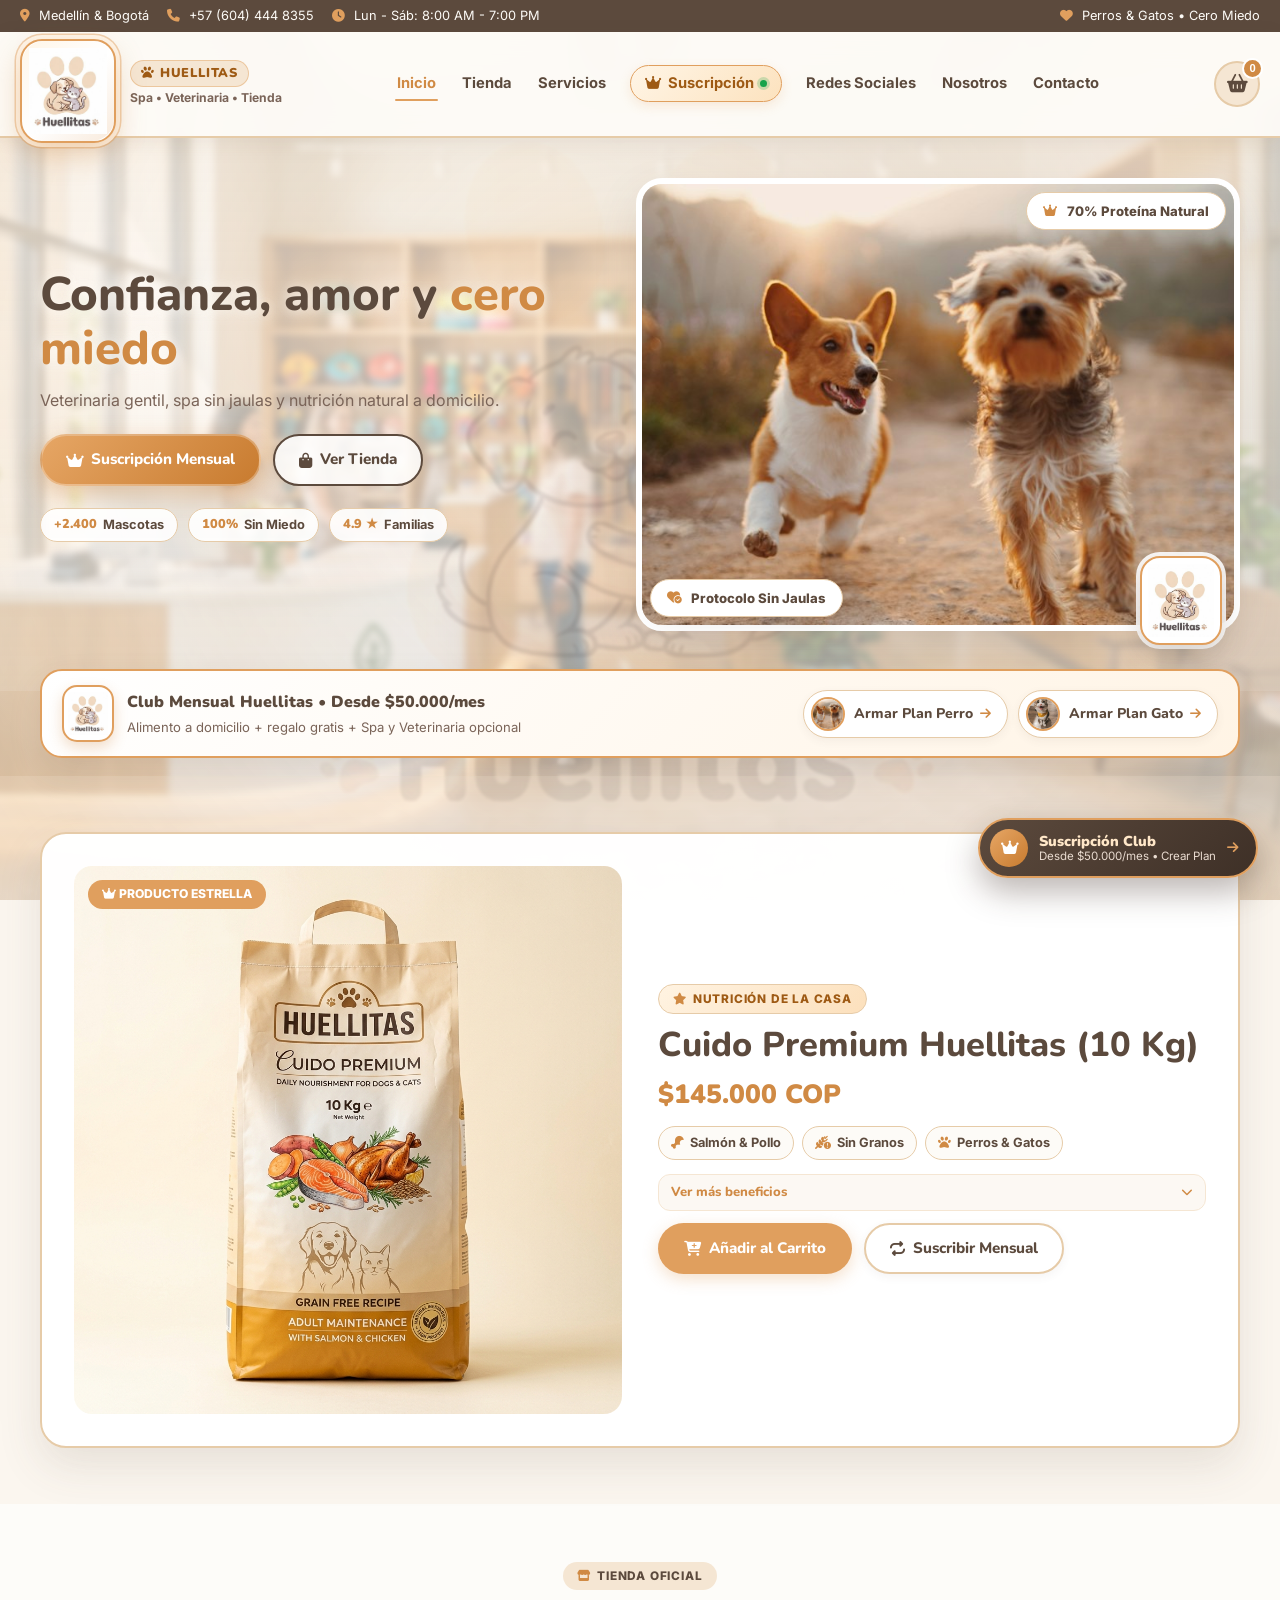
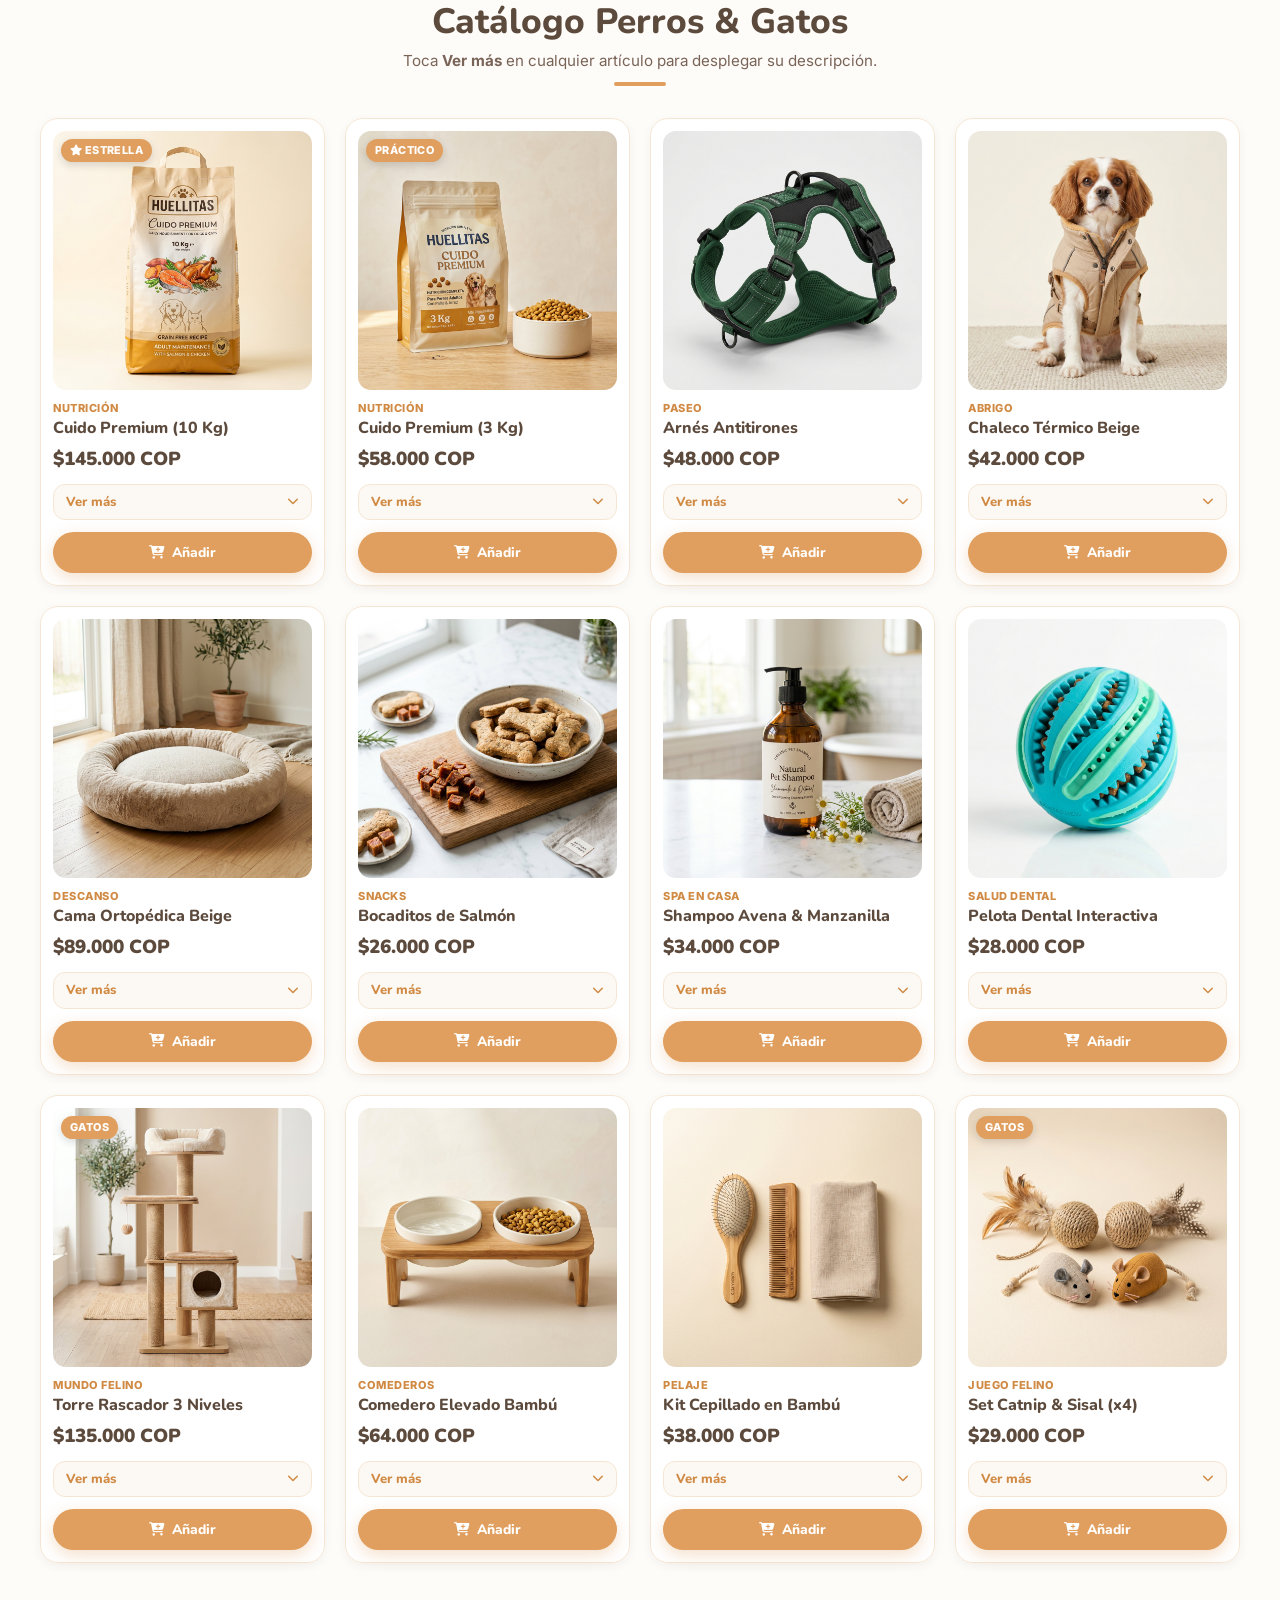
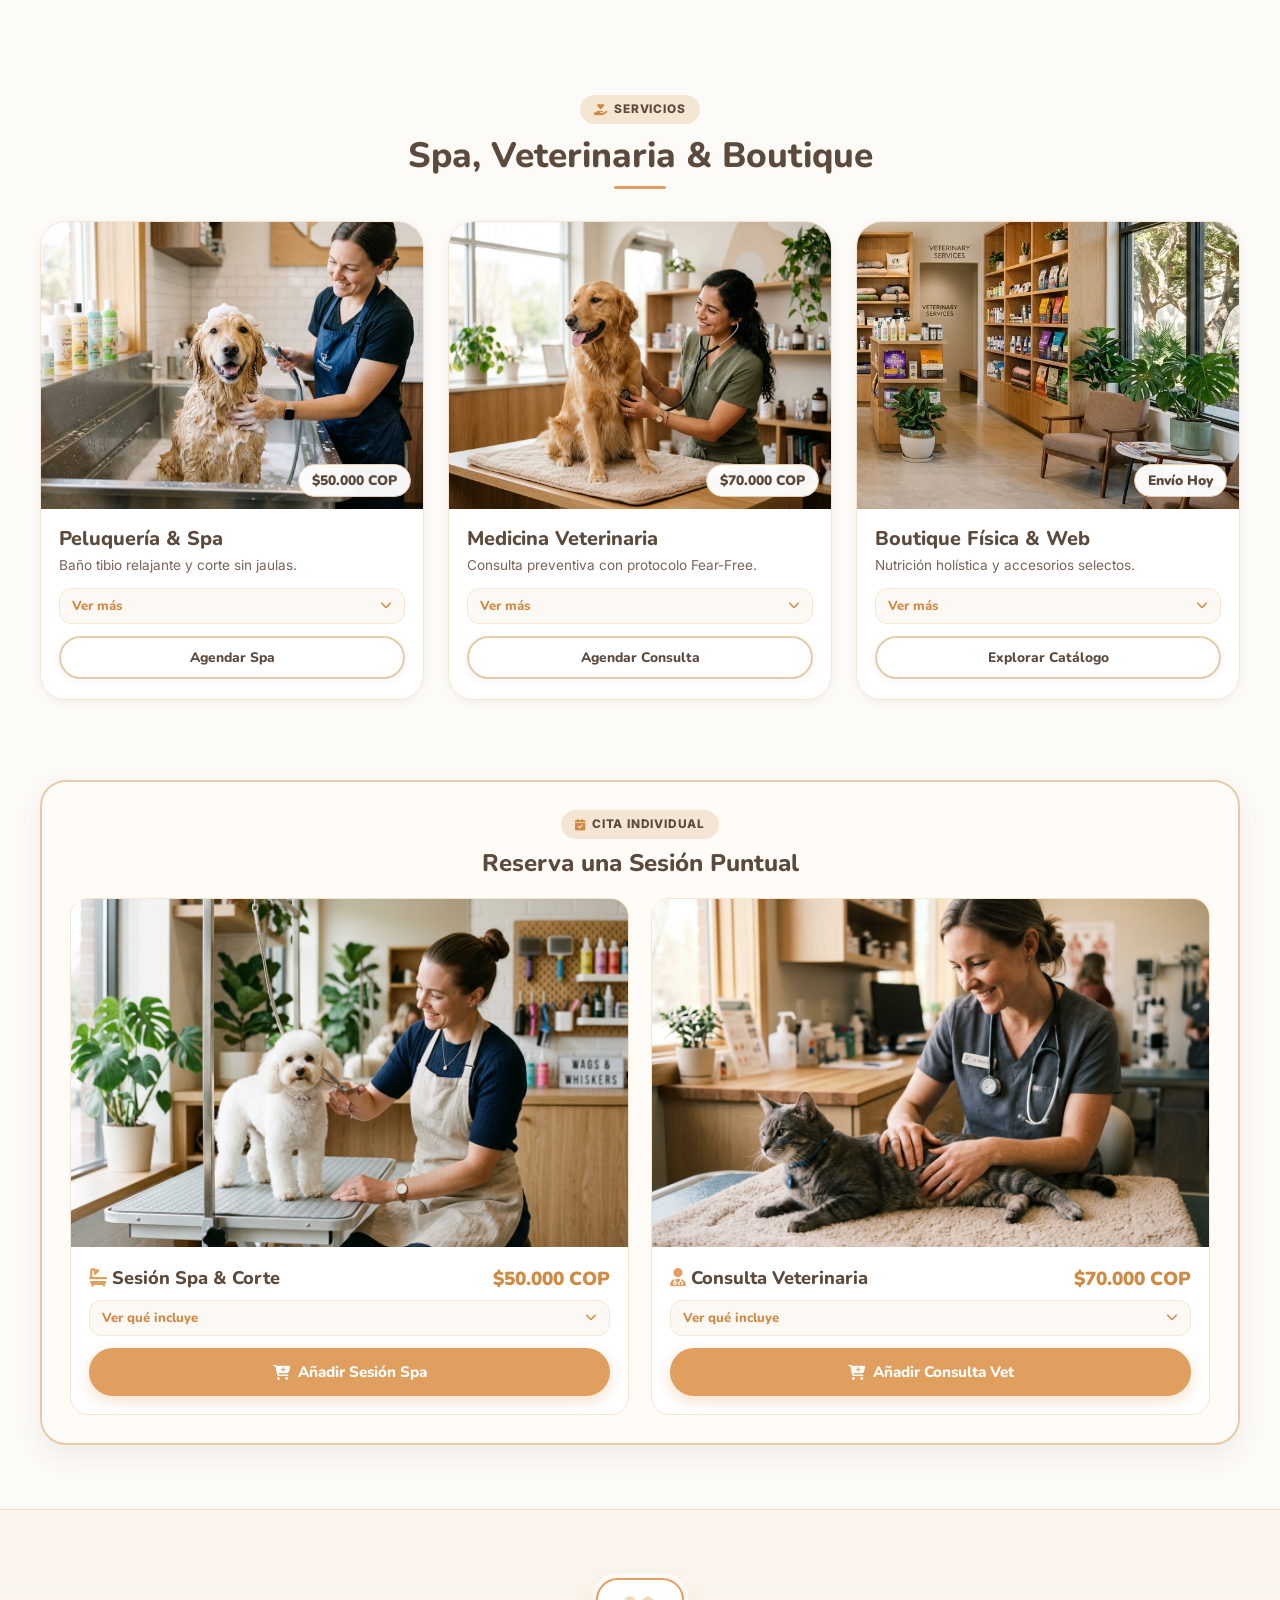
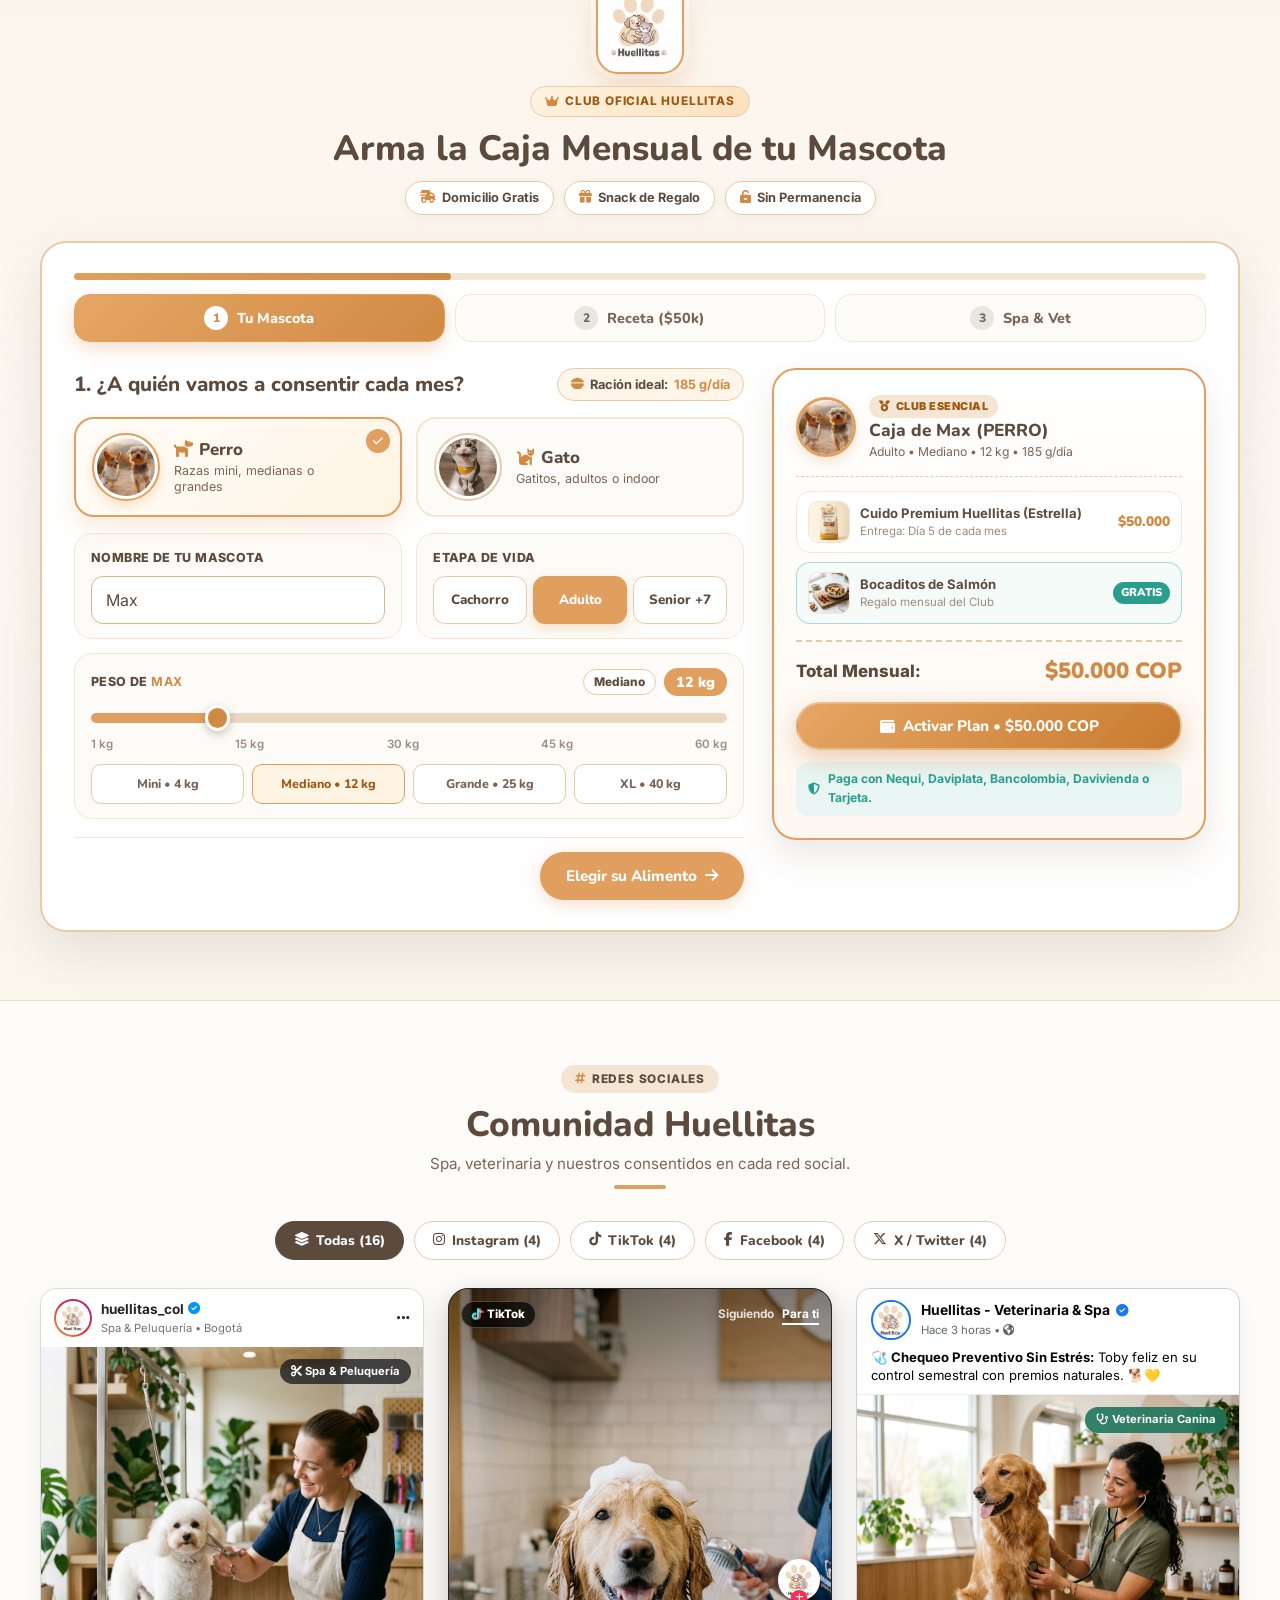
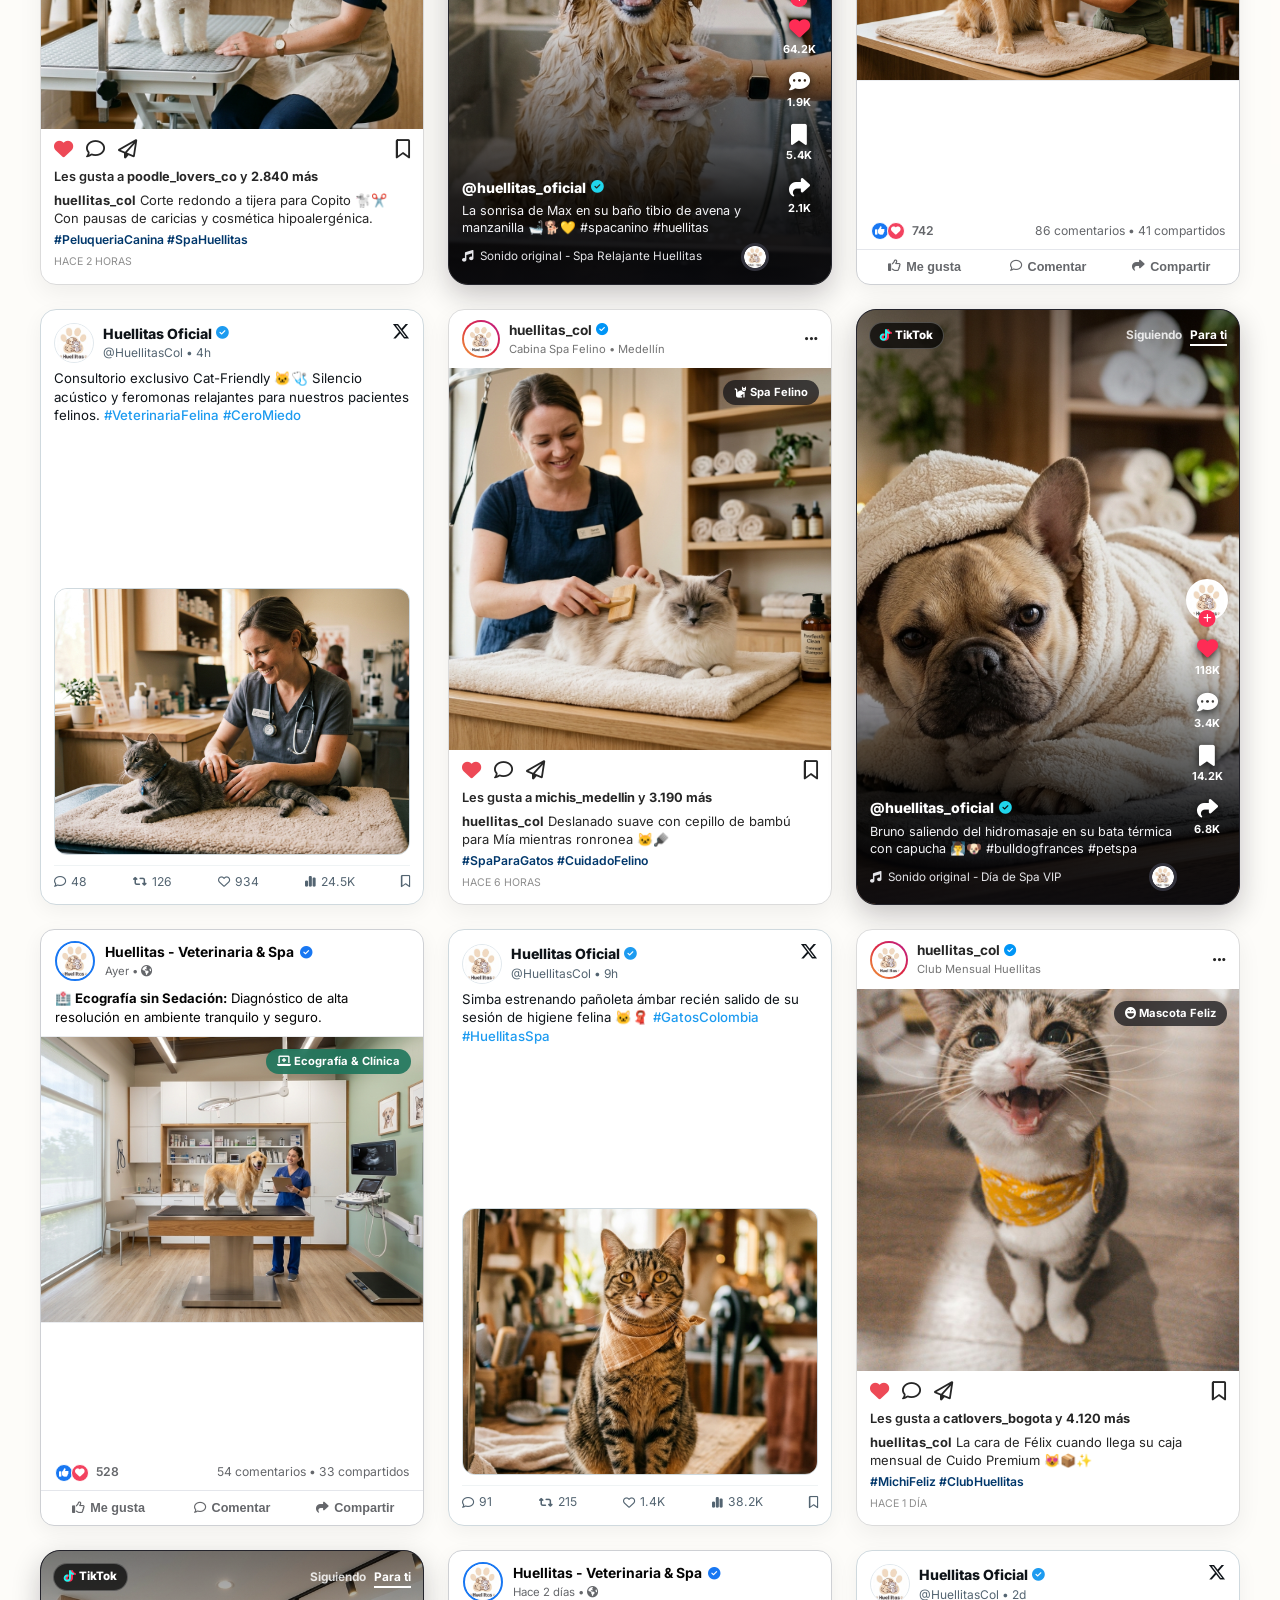
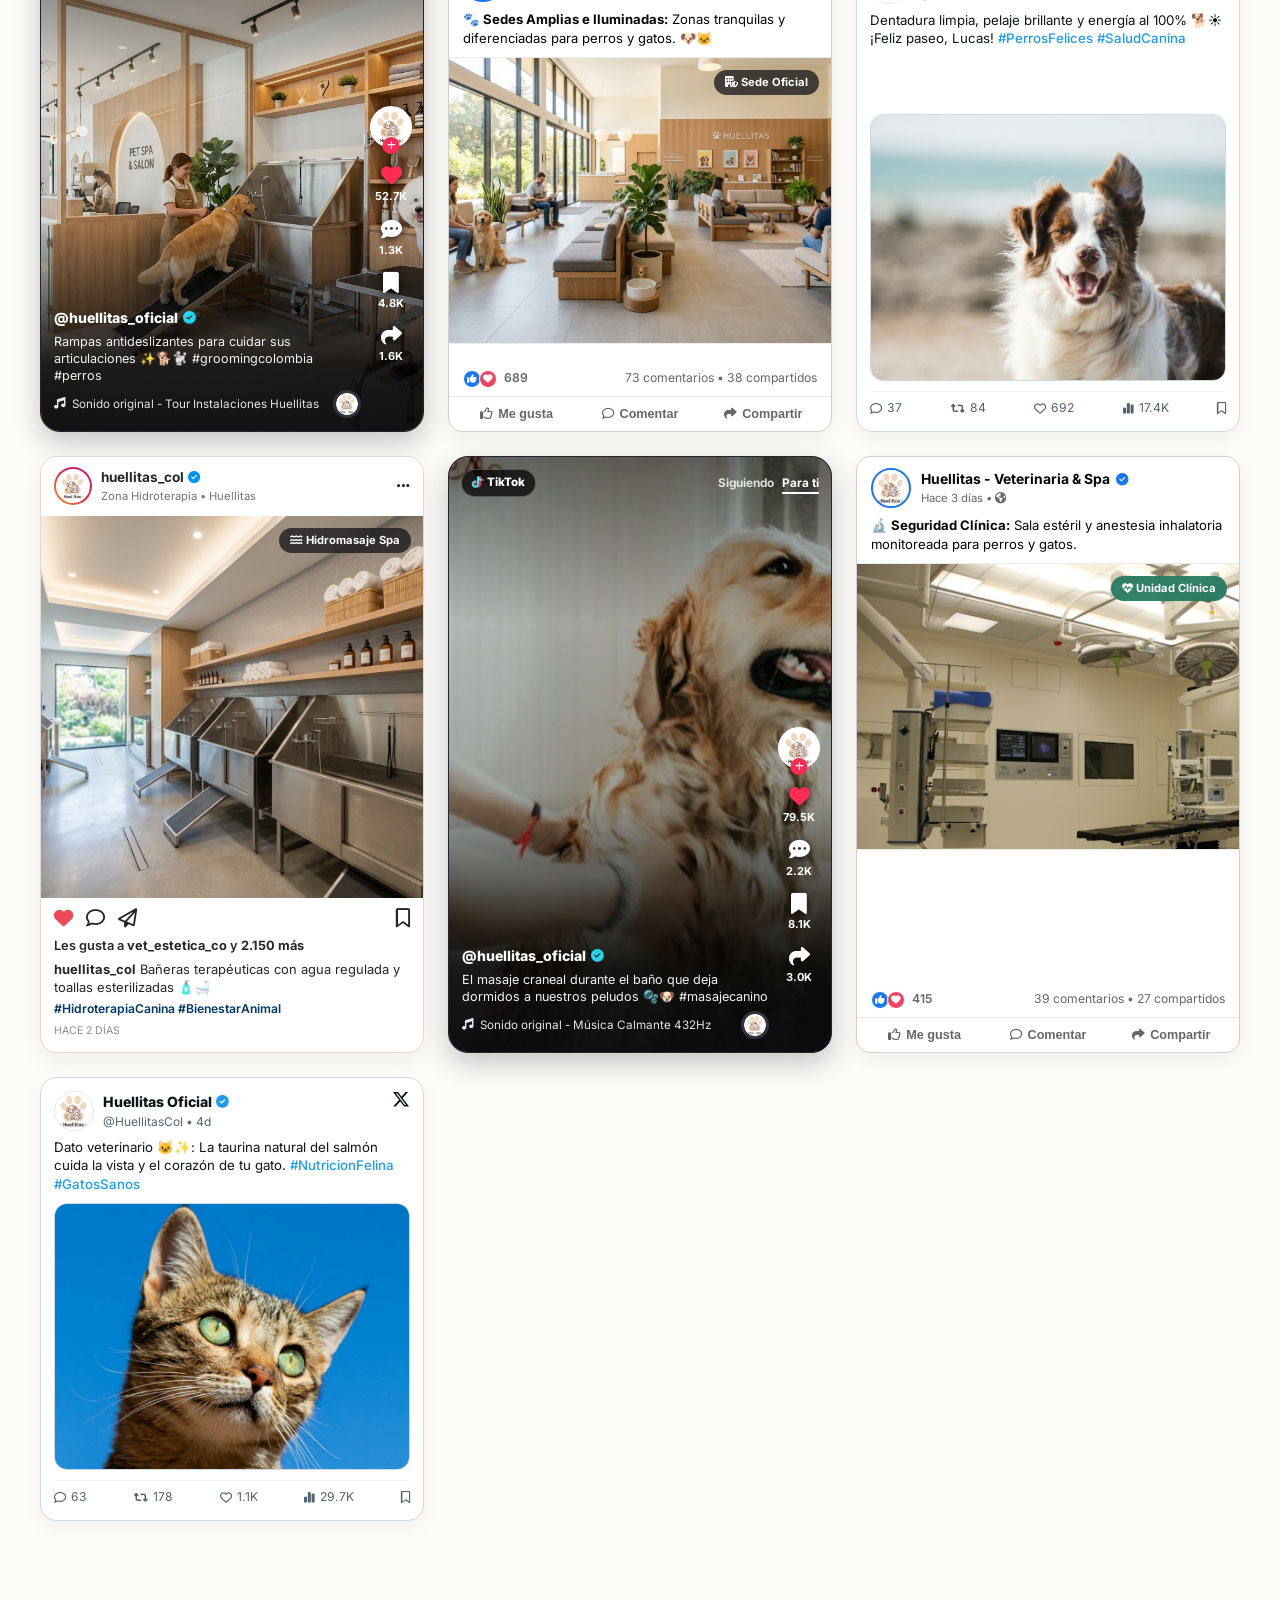
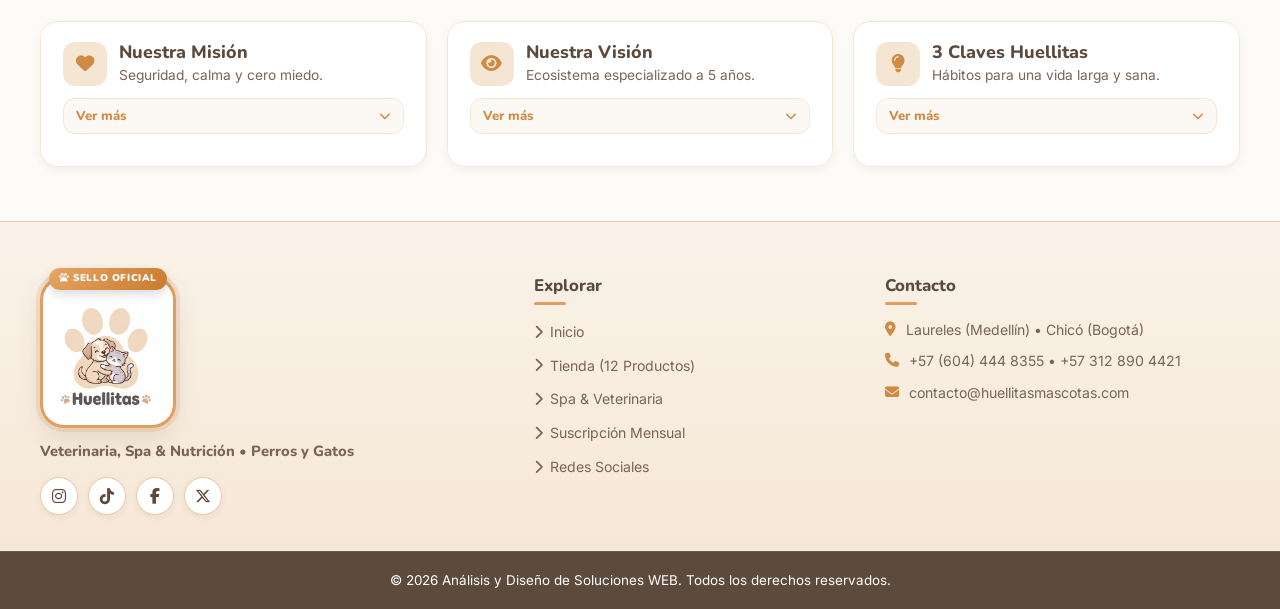
==== index.html @ 0b47d64e "Sitio Web Huellitas: Spa, Veterinaria y Tienda Oficial" ====
<!DOCTYPE html>
<html lang="es">
<head>
  <meta charset="UTF-8">
  <meta name="viewport" content="width=device-width, initial-scale=1.0">
  <link rel="icon" type="image/jpeg" href="img/logo-huellitas.jpg">
  <title>Huellitas &bull; Spa, Veterinaria &amp; Boutique Minimalista</title>
  <meta name="description" content="Huellitas: clínica veterinaria libre de miedo, spa y peluquería para perros y gatos, tienda especializada y suscripción mensual en Colombia.">

  <!-- Tipografías Google Fonts -->
  <link rel="preconnect" href="https://fonts.googleapis.com">
  <link rel="preconnect" href="https://fonts.gstatic.com" crossorigin>
  <link href="https://fonts.googleapis.com/css2?family=Inter:wght@400;500;600;700&family=Nunito:wght@700;800;900&display=swap" rel="stylesheet">

  <!-- Font Awesome Icons -->
  <link rel="stylesheet" href="https://cdnjs.cloudflare.com/ajax/libs/font-awesome/6.5.1/css/all.min.css">

  <!-- Estilos Minimalistas Visual-First -->
  <link rel="stylesheet" href="style.css?v=20261029v11">
</head>
<body>

  <!-- ESCENARIO DE FONDO DINÁMICO EN INTERVALO LENTO (EL LOCAL + PERROS + GATOS + MARCA DE AGUA OFICIAL) -->
  <div class="ambient-bg-stage" id="ambientBgStage" aria-hidden="true">
    <div class="ambient-bg-slide is-active" data-bg-label="Nuestro Local">
      <img src="img/local-recepcion-tienda.jpg" alt="" width="1376" height="768" decoding="async" class="ambient-bg-img">
    </div>
    <div class="ambient-bg-slide" data-bg-label="Perros Felices">
      <img src="img/hero-mascotas.jpg" alt="" width="800" height="534" fetchpriority="low" decoding="async" class="ambient-bg-img">
    </div>
    <div class="ambient-bg-slide" data-bg-label="Spa Felino">
      <img src="img/spa-gato-cepillado-real.jpg" alt="" width="1200" height="896" fetchpriority="low" decoding="async" class="ambient-bg-img">
    </div>
    <div class="ambient-bg-slide" data-bg-label="Sala Huellitas">
      <img src="img/local-sala-espera.jpg" alt="" width="1376" height="768" fetchpriority="low" decoding="async" class="ambient-bg-img">
    </div>
    <div class="ambient-bg-slide" data-bg-label="Baño &amp; Spa Canino">
      <img src="img/spa-bano-espuma-perro.jpg" alt="" width="1200" height="896" fetchpriority="low" decoding="async" class="ambient-bg-img">
    </div>
    <div class="ambient-bg-slide" data-bg-label="Gatos con Estilo">
      <img src="img/social-gato-feliz-bandana.jpg" alt="" width="896" height="1200" fetchpriority="low" decoding="async" class="ambient-bg-img">
    </div>
    <div class="ambient-bg-slide" data-bg-label="Salón &amp; Peluquería">
      <img src="img/local-peluqueria-spa.jpg" alt="" width="1376" height="768" fetchpriority="low" decoding="async" class="ambient-bg-img">
    </div>
    <div class="ambient-bg-slide" data-bg-label="Clínica Libre de Miedo">
      <img src="img/local-consultorio-vet.jpg" alt="" width="1376" height="768" fetchpriority="low" decoding="async" class="ambient-bg-img">
    </div>
    <div class="ambient-bg-veil"></div>
    <div class="logo-watermark-bg"></div>
  </div>

  <!-- BARRA SUPERIOR COMPACTA (SE OCULTA EN MÓVIL PARA MAYOR LIMPIEZA VISUAL) -->
  <div class="topbar">
    <div class="container">
      <div class="topbar-info">
        <span><i class="fas fa-location-dot" aria-hidden="true"></i> Medellín &amp; Bogotá</span>
        <span><i class="fas fa-phone" aria-hidden="true"></i> +57 (604) 444 8355</span>
        <span><i class="fas fa-clock" aria-hidden="true"></i> Lun - Sáb: 8:00 AM - 7:00 PM</span>
      </div>
      <div class="topbar-actions">
        <span><i class="fas fa-heart" aria-hidden="true"></i> Perros &amp; Gatos &bull; Cero Miedo</span>
      </div>
    </div>
  </div>

  <!-- CABECERA PRINCIPAL CON EL LOGO OFICIAL ENCAJADO Y PROTAGONISTA -->
  <header class="header">
    <div class="container header-container">
      <a href="#inicio" class="logo-wrapper" aria-label="Ir al inicio de Huellitas">
        <div class="brand-logo-frame">
          <span class="logo-halo-ring" aria-hidden="true"></span>
          <img src="img/logo-huellitas.jpg" alt="Logo Oficial Huellitas" width="370" height="405" class="brand-logo-img">
        </div>
        <div class="logo-text-group">
          <span class="brand-pill-top"><i class="fas fa-paw" aria-hidden="true"></i> Huellitas</span>
          <span class="brand-subtitle">Spa &bull; Veterinaria &bull; Tienda</span>
        </div>
      </a>

      <nav class="nav-links" id="navLinks" aria-label="Navegación principal">
        <a href="#inicio" class="nav-link active">Inicio</a>
        <a href="#tienda" class="nav-link">Tienda</a>
        <a href="#servicios" class="nav-link">Servicios</a>
        <a href="#suscripcion" class="nav-link nav-link-highlight"><i class="fas fa-crown" aria-hidden="true"></i> Suscripción <span class="subs-live-dot" aria-hidden="true"></span></a>
        <a href="#galeria" class="nav-link">Redes Sociales</a>
        <a href="#mision-vision" class="nav-link">Nosotros</a>
        <a href="#contacto" class="nav-link">Contacto</a>
      </nav>

      <div class="header-right-actions">
        <a href="#suscripcion" class="header-subs-quick-btn" aria-label="Ir rápido a Suscripción Mensual">
          <i class="fas fa-crown" aria-hidden="true"></i>
          <span>Club</span>
        </a>

        <button type="button" class="cart-trigger-btn" id="cartTriggerBtn" aria-label="Abrir carrito de compras">
          <i class="fas fa-basket-shopping" aria-hidden="true"></i>
          <span class="cart-badge-count" id="cartBadgeCount">0</span>
        </button>

        <button type="button" class="menu-toggle" id="menuToggle" aria-label="Abrir menú móvil">
          <i class="fas fa-bars" aria-hidden="true"></i>
        </button>
      </div>
    </div>
  </header>

  <main>

    <!-- HERO MINIMALISTA: SLOGAN PROTAGONISTA + IMAGEN DOMINANTE -->
    <section class="hero" id="inicio">
      <div class="container hero-grid">
        <div class="hero-content">
          <h1>Confianza, amor y <span class="highlight">cero miedo</span></h1>
          <p>Veterinaria gentil, spa sin jaulas y nutrición natural a domicilio.</p>

          <div class="hero-buttons">
            <a href="#suscripcion" class="btn btn-subs-spotlight">
              <i class="fas fa-crown" aria-hidden="true"></i> Suscripción Mensual
            </a>
            <a href="#tienda" class="btn btn-outline">
              <i class="fas fa-bag-shopping" aria-hidden="true"></i> Ver Tienda
            </a>
          </div>

          <div class="hero-stats-pills">
            <span class="hero-stat-pill"><strong>+2.400</strong> Mascotas</span>
            <span class="hero-stat-pill"><strong>100%</strong> Sin Miedo</span>
            <span class="hero-stat-pill"><strong>4.9 ★</strong> Familias</span>
          </div>
        </div>

        <div class="hero-image-wrap">
          <img src="img/hero-mascotas.jpg"
               alt="Perritos Corgi y Yorkshire corriendo alegres al aire libre"
               width="800"
               height="533"
               fetchpriority="high"
               class="hero-main-img">

          <div class="floating-badge badge-1">
            <i class="fas fa-heart-circle-check" aria-hidden="true"></i>
            <span>Protocolo Sin Jaulas</span>
          </div>

          <div class="floating-badge badge-2">
            <i class="fas fa-crown" aria-hidden="true"></i>
            <span>70% Proteína Natural</span>
          </div>

          <div class="hero-corner-logo-seal" aria-hidden="true">
            <img src="img/logo-huellitas.jpg" alt="" width="370" height="405" class="hero-seal-img">
          </div>
        </div>
      </div>
    </section>

    <!-- ACCESO RÁPIDO INTERACTIVO AL SISTEMA DE SUSCRIPCIÓN (ESCRITORIO Y MÓVIL) -->
    <section class="subs-quick-ribbon" aria-label="Acceso rápido a suscripción mensual">
      <div class="container">
        <div class="subs-ribbon-card">
          <div class="subs-ribbon-left">
            <span class="subs-ribbon-logo-seal" aria-hidden="true">
              <img src="img/logo-huellitas.jpg" alt="" width="370" height="405">
            </span>
            <span class="subs-ribbon-crown"><i class="fas fa-crown" aria-hidden="true"></i></span>
            <div class="subs-ribbon-copy">
              <strong>Club Mensual Huellitas &bull; Desde $50.000/mes</strong>
              <span>Alimento a domicilio + regalo gratis + Spa y Veterinaria opcional</span>
            </div>
          </div>

          <div class="subs-ribbon-actions">
            <button type="button" class="subs-quick-pet-btn" data-quick-pet="perro">
              <img src="img/hero-mascotas.jpg" alt="" width="64" height="64">
              <span>Armar Plan Perro <i class="fas fa-arrow-right" aria-hidden="true"></i></span>
            </button>
            <button type="button" class="subs-quick-pet-btn" data-quick-pet="gato">
              <img src="img/social-gatito-chequeo.jpg" alt="" width="64" height="64">
              <span>Armar Plan Gato <i class="fas fa-arrow-right" aria-hidden="true"></i></span>
            </button>
          </div>
        </div>
      </div>
    </section>

    <!-- PRODUCTO ESTRELLA VISUAL CON MENÚ DESPLEGABLE "VER MÁS" -->
    <section class="producto-destacado-sec" id="destacado">
      <div class="container">
        <div class="cuido-banner">
          <div class="cuido-image-wrap">
            <span class="cuido-badge-tag"><i class="fas fa-crown" aria-hidden="true"></i> Producto Estrella</span>
            <img src="img/cuido-huellitas-10kg.jpg"
                 alt="Bulto oficial Cuido Premium Huellitas de 10 Kg con salmón y pollo"
                 width="1024"
                 height="1024"
                 loading="lazy"
                 class="cuido-img">
          </div>

          <div class="cuido-info">
            <div class="pill-badge estrella"><i class="fas fa-star" aria-hidden="true"></i> Nutrición de la Casa</div>
            <h2>Cuido Premium Huellitas (10 Kg)</h2>
            <div class="cuido-price-highlight">$145.000 COP</div>

            <div class="cuido-quick-chips">
              <span class="cuido-chip"><i class="fas fa-drumstick-bite" aria-hidden="true"></i> Salmón &amp; Pollo</span>
              <span class="cuido-chip"><i class="fas fa-wheat-awn-circle-exclamation" aria-hidden="true"></i> Sin Granos</span>
              <span class="cuido-chip"><i class="fas fa-paw" aria-hidden="true"></i> Perros &amp; Gatos</span>
            </div>

            <details class="prod-details">
              <summary class="prod-summary">
                <span class="summary-more">Ver más beneficios</span>
                <span class="summary-less">Ver menos</span>
                <i class="fas fa-chevron-down summary-chevron" aria-hidden="true"></i>
              </summary>
              <div class="prod-details-body">
                <p>Receta holística con 70% proteína animal real, prebióticos activos para digestión sana, glucosamina articular y ácidos grasos Omega 3 y 6 para pelaje brillante.</p>
                <div class="prod-details-tags">
                  <span class="prod-mini-chip">Aliento fresco</span>
                  <span class="prod-mini-chip">Articulaciones fuertes</span>
                  <span class="prod-mini-chip">Bulto ahorro 10 Kg</span>
                </div>
              </div>
            </details>

            <div class="hero-buttons">
              <button type="button" class="btn btn-primary btn-add-cart"
                      data-title="Bulto Cuido Premium Huellitas (10 Kg)"
                      data-price="145000"
                      data-img="img/cuido-huellitas-10kg.jpg">
                <i class="fas fa-cart-plus" aria-hidden="true"></i> Añadir al Carrito
              </button>
              <a href="#suscripcion" class="btn btn-white">
                <i class="fas fa-repeat" aria-hidden="true"></i> Suscribir Mensual
              </a>
            </div>
          </div>
        </div>
      </div>
    </section>

    <!-- TIENDA OFICIAL: 12 PRODUCTOS MINIMALISTAS CON MENÚ DESPLEGABLE "VER MÁS" -->
    <section class="productos" id="tienda">
      <div class="container">
        <div class="section-header">
          <div class="pill-badge"><i class="fas fa-store" aria-hidden="true"></i> Tienda Oficial</div>
          <h2>Catálogo Perros &amp; Gatos</h2>
          <p>Toca <strong>Ver más</strong> en cualquier artículo para desplegar su descripción.</p>
          <div class="divider"></div>
        </div>

        <div class="productos-grid">

          <!-- 1. Bulto Cuido Premium Huellitas 10 Kg -->
          <article class="producto-card">
            <span class="producto-tag"><i class="fas fa-star" aria-hidden="true"></i> Estrella</span>
            <div class="producto-img-wrap">
              <img src="img/cuido-huellitas-10kg.jpg" alt="Bulto Cuido Premium Huellitas de 10 Kg con salmón y pollo" width="1024" height="1024" loading="lazy" class="producto-img">
            </div>
            <div class="producto-header-row">
              <span class="producto-categoria">Nutrición</span>
              <h3>Cuido Premium (10 Kg)</h3>
            </div>
            <div class="producto-precio">$145.000 COP</div>
            <details class="prod-details" name="catalogo-huellitas">
              <summary class="prod-summary">
                <span class="summary-more">Ver más</span>
                <span class="summary-less">Ver menos</span>
                <i class="fas fa-chevron-down summary-chevron" aria-hidden="true"></i>
              </summary>
              <div class="prod-details-body">
                <p>Bulto familiar de 10 Kg libre de granos con salmón fresco, pollo de granja y prebióticos digestivos para perros y gatos.</p>
                <div class="prod-details-tags">
                  <span class="prod-mini-chip">70% Proteína</span>
                  <span class="prod-mini-chip">Omega 3 y 6</span>
                </div>
              </div>
            </details>
            <button type="button" class="btn btn-primary btn-sm btn-block btn-add-cart"
                    data-title="Cuido Premium Huellitas (10 Kg)"
                    data-price="145000"
                    data-img="img/cuido-huellitas-10kg.jpg">
              <i class="fas fa-cart-plus" aria-hidden="true"></i> Añadir
            </button>
          </article>

          <!-- 2. Empaque Cuido Premium Huellitas 3 Kg -->
          <article class="producto-card">
            <span class="producto-tag">Práctico</span>
            <div class="producto-img-wrap">
              <img src="img/cuido-huellitas-3kg.jpg" alt="Bolsa resellable Cuido Premium Huellitas de 3 Kg junto a plato de cerámica con croquetas" width="1024" height="1024" loading="lazy" class="producto-img">
            </div>
            <div class="producto-header-row">
              <span class="producto-categoria">Nutrición</span>
              <h3>Cuido Premium (3 Kg)</h3>
            </div>
            <div class="producto-precio">$58.000 COP</div>
            <details class="prod-details" name="catalogo-huellitas">
              <summary class="prod-summary">
                <span class="summary-more">Ver más</span>
                <span class="summary-less">Ver menos</span>
                <i class="fas fa-chevron-down summary-chevron" aria-hidden="true"></i>
              </summary>
              <div class="prod-details-body">
                <p>Empaque resellable de 3 Kg con cierre hermético que conserva todo el aroma y crocancia de las croquetas naturales.</p>
                <div class="prod-details-tags">
                  <span class="prod-mini-chip">Cierre Zip</span>
                  <span class="prod-mini-chip">Razas pequeñas</span>
                </div>
              </div>
            </details>
            <button type="button" class="btn btn-primary btn-sm btn-block btn-add-cart"
                    data-title="Cuido Premium Huellitas (3 Kg)"
                    data-price="58000"
                    data-img="img/cuido-huellitas-3kg.jpg">
              <i class="fas fa-cart-plus" aria-hidden="true"></i> Añadir
            </button>
          </article>

          <!-- 3. Arnés Ergonómico Antitirones -->
          <article class="producto-card">
            <div class="producto-img-wrap">
              <img src="img/arnes-ergonomico.jpg" alt="Arnés ergonómico antitirones acolchado verde bosque con costuras reflectivas" width="1024" height="1024" loading="lazy" class="producto-img">
            </div>
            <div class="producto-header-row">
              <span class="producto-categoria">Paseo</span>
              <h3>Arnés Antitirones</h3>
            </div>
            <div class="producto-precio">$48.000 COP</div>
            <details class="prod-details" name="catalogo-huellitas">
              <summary class="prod-summary">
                <span class="summary-more">Ver más</span>
                <span class="summary-less">Ver menos</span>
                <i class="fas fa-chevron-down summary-chevron" aria-hidden="true"></i>
              </summary>
              <div class="prod-details-body">
                <p>Pechera acolchada transpirable que protege la tráquea, con doble argolla metálica, asa superior y bandas reflectivas nocturnas.</p>
                <div class="prod-details-tags">
                  <span class="prod-mini-chip">Reflectivo</span>
                  <span class="prod-mini-chip">Ajustable</span>
                </div>
              </div>
            </details>
            <button type="button" class="btn btn-primary btn-sm btn-block btn-add-cart"
                    data-title="Arnés Ergonómico Antitirones"
                    data-price="48000"
                    data-img="img/arnes-ergonomico.jpg">
              <i class="fas fa-cart-plus" aria-hidden="true"></i> Añadir
            </button>
          </article>

          <!-- 4. Chaleco Térmico Acolchado Beige -->
          <article class="producto-card">
            <div class="producto-img-wrap">
              <img src="img/chaqueta-termica.jpg" alt="Perrito Cavalier vistiendo chaleco térmico acolchado beige con cuello polar cálido" width="1024" height="1024" loading="lazy" class="producto-img">
            </div>
            <div class="producto-header-row">
              <span class="producto-categoria">Abrigo</span>
              <h3>Chaleco Térmico Beige</h3>
            </div>
            <div class="producto-precio">$42.000 COP</div>
            <details class="prod-details" name="catalogo-huellitas">
              <summary class="prod-summary">
                <span class="summary-more">Ver más</span>
                <span class="summary-less">Ver menos</span>
                <i class="fas fa-chevron-down summary-chevron" aria-hidden="true"></i>
              </summary>
              <div class="prod-details-body">
                <p>Chaleco rompevientos impermeable ligero con cuello interior de ovejero cálido y ajuste cómodo para mañanas o noches frías.</p>
                <div class="prod-details-tags">
                  <span class="prod-mini-chip">Cuello polar</span>
                  <span class="prod-mini-chip">Lavable</span>
                </div>
              </div>
            </details>
            <button type="button" class="btn btn-primary btn-sm btn-block btn-add-cart"
                    data-title="Chaleco Térmico Acolchado Beige"
                    data-price="42000"
                    data-img="img/chaqueta-termica.jpg">
              <i class="fas fa-cart-plus" aria-hidden="true"></i> Añadir
            </button>
          </article>

          <!-- 5. Cama Ortopédica Circular Beige -->
          <article class="producto-card">
            <div class="producto-img-wrap">
              <img src="img/cama-ortopedica.jpg" alt="Cama ortopédica circular beige de felpa suave y cojín central de lino" width="1024" height="1024" loading="lazy" class="producto-img">
            </div>
            <div class="producto-header-row">
              <span class="producto-categoria">Descanso</span>
              <h3>Cama Ortopédica Beige</h3>
            </div>
            <div class="producto-precio">$89.000 COP</div>
            <details class="prod-details" name="catalogo-huellitas">
              <summary class="prod-summary">
                <span class="summary-more">Ver más</span>
                <span class="summary-less">Ver menos</span>
                <i class="fas fa-chevron-down summary-chevron" aria-hidden="true"></i>
              </summary>
              <div class="prod-details-body">
                <p>Nido circular antiestrés con borde elevado en felpa suave para apoyar la cabeza y cojín central de lino desenfundable.</p>
                <div class="prod-details-tags">
                  <span class="prod-mini-chip">Perros y gatos</span>
                  <span class="prod-mini-chip">Antiestrés</span>
                </div>
              </div>
            </details>
            <button type="button" class="btn btn-primary btn-sm btn-block btn-add-cart"
                    data-title="Cama Ortopédica Circular Beige"
                    data-price="89000"
                    data-img="img/cama-ortopedica.jpg">
              <i class="fas fa-cart-plus" aria-hidden="true"></i> Añadir
            </button>
          </article>

          <!-- 6. Galletas & Bocaditos de Salmón -->
          <article class="producto-card">
            <div class="producto-img-wrap">
              <img src="img/snacks-saludables.jpg" alt="Tazón con galletas horneadas en forma de huesito y cubitos naturales de salmón" width="1024" height="1024" loading="lazy" class="producto-img">
            </div>
            <div class="producto-header-row">
              <span class="producto-categoria">Snacks</span>
              <h3>Bocaditos de Salmón</h3>
            </div>
            <div class="producto-precio">$26.000 COP</div>
            <details class="prod-details" name="catalogo-huellitas">
              <summary class="prod-summary">
                <span class="summary-more">Ver más</span>
                <span class="summary-less">Ver menos</span>
                <i class="fas fa-chevron-down summary-chevron" aria-hidden="true"></i>
              </summary>
              <div class="prod-details-body">
                <p>Mix artesanal de galletas integrales horneadas y cubitos blandos de salmón real, ideales para entrenamiento y refuerzo positivo.</p>
                <div class="prod-details-tags">
                  <span class="prod-mini-chip">100% Natural</span>
                  <span class="prod-mini-chip">Sin azúcar</span>
                </div>
              </div>
            </details>
            <button type="button" class="btn btn-primary btn-sm btn-block btn-add-cart"
                    data-title="Galletas & Bocaditos de Salmón"
                    data-price="26000"
                    data-img="img/snacks-saludables.jpg">
              <i class="fas fa-cart-plus" aria-hidden="true"></i> Añadir
            </button>
          </article>

          <!-- 7. Shampoo Orgánico Manzanilla & Avena -->
          <article class="producto-card">
            <div class="producto-img-wrap">
              <img src="img/shampoo-mascotas.jpg" alt="Frasco ámbar dispensador de shampoo orgánico de manzanilla y avena para mascotas" width="1024" height="1024" loading="lazy" class="producto-img">
            </div>
            <div class="producto-header-row">
              <span class="producto-categoria">Spa en Casa</span>
              <h3>Shampoo Avena &amp; Manzanilla</h3>
            </div>
            <div class="producto-precio">$34.000 COP</div>
            <details class="prod-details" name="catalogo-huellitas">
              <summary class="prod-summary">
                <span class="summary-more">Ver más</span>
                <span class="summary-less">Ver menos</span>
                <i class="fas fa-chevron-down summary-chevron" aria-hidden="true"></i>
              </summary>
              <div class="prod-details-body">
                <p>Fórmula dermocosmética de 300 ml con pH neutro, extracto botánico de manzanilla y avena coloidal que calma pieles sensibles.</p>
                <div class="prod-details-tags">
                  <span class="prod-mini-chip">Hipoalergénico</span>
                  <span class="prod-mini-chip">Sin parabenos</span>
                </div>
              </div>
            </details>
            <button type="button" class="btn btn-primary btn-sm btn-block btn-add-cart"
                    data-title="Shampoo Orgánico Manzanilla & Avena"
                    data-price="34000"
                    data-img="img/shampoo-mascotas.jpg">
              <i class="fas fa-cart-plus" aria-hidden="true"></i> Añadir
            </button>
          </article>

          <!-- 8. Pelota Dental Dispensadora -->
          <article class="producto-card">
            <div class="producto-img-wrap">
              <img src="img/pelota-dental.jpg" alt="Pelota dental de caucho turquesa con ranuras limpiadoras rellenas de croquetas" width="1024" height="1024" loading="lazy" class="producto-img">
            </div>
            <div class="producto-header-row">
              <span class="producto-categoria">Salud Dental</span>
              <h3>Pelota Dental Interactiva</h3>
            </div>
            <div class="producto-precio">$28.000 COP</div>
            <details class="prod-details" name="catalogo-huellitas">
              <summary class="prod-summary">
                <span class="summary-more">Ver más</span>
                <span class="summary-less">Ver menos</span>
                <i class="fas fa-chevron-down summary-chevron" aria-hidden="true"></i>
              </summary>
              <div class="prod-details-body">
                <p>Esfera de caucho natural no tóxico con ranuras que masajean las encías y limpian el sarro mientras buscan sus croquetas.</p>
                <div class="prod-details-tags">
                  <span class="prod-mini-chip">Caucho natural</span>
                  <span class="prod-mini-chip">Antisarro</span>
                </div>
              </div>
            </details>
            <button type="button" class="btn btn-primary btn-sm btn-block btn-add-cart"
                    data-title="Pelota Dental Dispensadora"
                    data-price="28000"
                    data-img="img/pelota-dental.jpg">
              <i class="fas fa-cart-plus" aria-hidden="true"></i> Añadir
            </button>
          </article>

          <!-- 9. Torre Rascador & Mirador Felino -->
          <article class="producto-card">
            <span class="producto-tag">Gatos</span>
            <div class="producto-img-wrap">
              <img src="img/rascador-torre-gato.jpg" alt="Torre rascador de tres niveles en madera, cuerda de sisal natural, cueva y cama superior beige" width="1024" height="1024" loading="lazy" class="producto-img">
            </div>
            <div class="producto-header-row">
              <span class="producto-categoria">Mundo Felino</span>
              <h3>Torre Rascador 3 Niveles</h3>
            </div>
            <div class="producto-precio">$135.000 COP</div>
            <details class="prod-details" name="catalogo-huellitas">
              <summary class="prod-summary">
                <span class="summary-more">Ver más</span>
                <span class="summary-less">Ver menos</span>
                <i class="fas fa-chevron-down summary-chevron" aria-hidden="true"></i>
              </summary>
              <div class="prod-details-body">
                <p>Centro vertical de 3 pisos con postes de sisal natural para afilar uñas, cueva inferior de descanso, pompón y cama mirador.</p>
                <div class="prod-details-tags">
                  <span class="prod-mini-chip">Sisal natural</span>
                  <span class="prod-mini-chip">Base estable</span>
                </div>
              </div>
            </details>
            <button type="button" class="btn btn-primary btn-sm btn-block btn-add-cart"
                    data-title="Torre Rascador & Mirador Felino"
                    data-price="135000"
                    data-img="img/rascador-torre-gato.jpg">
              <i class="fas fa-cart-plus" aria-hidden="true"></i> Añadir
            </button>
          </article>

          <!-- 10. Comedero Doble Elevado en Bambú -->
          <article class="producto-card">
            <div class="producto-img-wrap">
              <img src="img/comedero-doble-elevado.jpg" alt="Soporte elevado de madera de bambú con dos platos hondos de cerámica crema para agua y alimento" width="1024" height="1024" loading="lazy" class="producto-img">
            </div>
            <div class="producto-header-row">
              <span class="producto-categoria">Comederos</span>
              <h3>Comedero Elevado Bambú</h3>
            </div>
            <div class="producto-precio">$64.000 COP</div>
            <details class="prod-details" name="catalogo-huellitas">
              <summary class="prod-summary">
                <span class="summary-more">Ver más</span>
                <span class="summary-less">Ver menos</span>
                <i class="fas fa-chevron-down summary-chevron" aria-hidden="true"></i>
              </summary>
              <div class="prod-details-body">
                <p>Soporte ergonómico en madera de bambú resistente a la humedad con dos platos hondos de cerámica esmaltada que cuidan el cuello.</p>
                <div class="prod-details-tags">
                  <span class="prod-mini-chip">Cerámica + Bambú</span>
                  <span class="prod-mini-chip">Ergonómico</span>
                </div>
              </div>
            </details>
            <button type="button" class="btn btn-primary btn-sm btn-block btn-add-cart"
                    data-title="Comedero Doble Elevado en Bambú"
                    data-price="64000"
                    data-img="img/comedero-doble-elevado.jpg">
              <i class="fas fa-cart-plus" aria-hidden="true"></i> Añadir
            </button>
          </article>

          <!-- 11. Kit Spa de Cepillado en Bambú -->
          <article class="producto-card">
            <div class="producto-img-wrap">
              <img src="img/kit-cepillado-mascotas.jpg" alt="Kit de cepillo de cerdas redondeadas en bambú, peine desenredante de madera y toalla de lino beige" width="1024" height="1024" loading="lazy" class="producto-img">
            </div>
            <div class="producto-header-row">
              <span class="producto-categoria">Pelaje</span>
              <h3>Kit Cepillado en Bambú</h3>
            </div>
            <div class="producto-precio">$38.000 COP</div>
            <details class="prod-details" name="catalogo-huellitas">
              <summary class="prod-summary">
                <span class="summary-more">Ver más</span>
                <span class="summary-less">Ver menos</span>
                <i class="fas fa-chevron-down summary-chevron" aria-hidden="true"></i>
              </summary>
              <div class="prod-details-body">
                <p>Set de 3 piezas: cepillo masajeador de puntas redondeadas, peine antiestático de madera y toalla suave de lino natural.</p>
                <div class="prod-details-tags">
                  <span class="prod-mini-chip">Anticaída</span>
                  <span class="prod-mini-chip">Perros y gatos</span>
                </div>
              </div>
            </details>
            <button type="button" class="btn btn-primary btn-sm btn-block btn-add-cart"
                    data-title="Kit Spa de Cepillado en Bambú"
                    data-price="38000"
                    data-img="img/kit-cepillado-mascotas.jpg">
              <i class="fas fa-cart-plus" aria-hidden="true"></i> Añadir
            </button>
          </article>

          <!-- 12. Set Juguetes Catnip & Sisal (x4) -->
          <article class="producto-card">
            <span class="producto-tag">Gatos</span>
            <div class="producto-img-wrap">
              <img src="img/juguete-raton-catnip-gato.jpg" alt="Set de dos pelotas tejidas en sisal con plumas naturales y dos ratoncitos de lino con catnip" width="1024" height="1024" loading="lazy" class="producto-img">
            </div>
            <div class="producto-header-row">
              <span class="producto-categoria">Juego Felino</span>
              <h3>Set Catnip &amp; Sisal (x4)</h3>
            </div>
            <div class="producto-precio">$29.000 COP</div>
            <details class="prod-details" name="catalogo-huellitas">
              <summary class="prod-summary">
                <span class="summary-more">Ver más</span>
                <span class="summary-less">Ver menos</span>
                <i class="fas fa-chevron-down summary-chevron" aria-hidden="true"></i>
              </summary>
              <div class="prod-details-body">
                <p>Incluye 2 esferas tejidas en sisal con plumas suaves y 2 ratoncitos de lino rellenos de catnip orgánico estimulante.</p>
                <div class="prod-details-tags">
                  <span class="prod-mini-chip">4 Piezas</span>
                  <span class="prod-mini-chip">Catnip orgánico</span>
                </div>
              </div>
            </details>
            <button type="button" class="btn btn-primary btn-sm btn-block btn-add-cart"
                    data-title="Set Juguetes Catnip & Sisal (x4)"
                    data-price="29000"
                    data-img="img/juguete-raton-catnip-gato.jpg">
              <i class="fas fa-cart-plus" aria-hidden="true"></i> Añadir
            </button>
          </article>

        </div>
      </div>
    </section>

    <!-- SERVICIOS ESPECIALIZADOS: FOTOS GRANDES + DESPLEGABLE "VER MÁS" -->
    <section class="servicios" id="servicios">
      <div class="container">
        <div class="section-header">
          <div class="pill-badge"><i class="fas fa-hand-holding-heart" aria-hidden="true"></i> Servicios</div>
          <h2>Spa, Veterinaria &amp; Boutique</h2>
          <div class="divider"></div>
        </div>

        <div class="servicios-grid">
          <!-- Servicio 1: Peluquería & Spa -->
          <article class="servicio-card">
            <div class="servicio-img-wrap">
              <img src="img/spa-bano-espuma-perro.jpg"
                   alt="Estilista bañando con espuma tibia y ducha suave a un Golden Retriever feliz en tina de acero"
                   width="1200"
                   height="896"
                   loading="lazy">
              <span class="servicio-price-pill">$50.000 COP</span>
            </div>
            <div class="servicio-body">
              <h3>Peluquería &amp; Spa</h3>
              <p class="servicio-sub">Baño tibio relajante y corte sin jaulas.</p>
              <details class="prod-details" name="servicios-huellitas">
                <summary class="prod-summary">
                  <span class="summary-more">Ver más</span>
                  <span class="summary-less">Ver menos</span>
                  <i class="fas fa-chevron-down summary-chevron" aria-hidden="true"></i>
                </summary>
                <div class="prod-details-body">
                  <p>Espuma hipoalergénica de avena y manzanilla, corte a tijera por raza, cepillado felino delicado, higiene de oídos y masaje antiestrés.</p>
                </div>
              </details>
              <a href="#contratar-servicio" class="btn btn-white btn-sm btn-block">Agendar Spa</a>
            </div>
          </article>

          <!-- Servicio 2: Medicina Veterinaria -->
          <article class="servicio-card">
            <div class="servicio-img-wrap">
              <img src="img/vet-consulta-perro-real.jpg"
                   alt="Doctora veterinaria en uniforme auscultando con estetoscopio a un Golden Retriever tranquilo en consultorio"
                   width="1200"
                   height="896"
                   loading="lazy">
              <span class="servicio-price-pill">$70.000 COP</span>
            </div>
            <div class="servicio-body">
              <h3>Medicina Veterinaria</h3>
              <p class="servicio-sub">Consulta preventiva con protocolo Fear-Free.</p>
              <details class="prod-details" name="servicios-huellitas">
                <summary class="prod-summary">
                  <span class="summary-more">Ver más</span>
                  <span class="summary-less">Ver menos</span>
                  <i class="fas fa-chevron-down summary-chevron" aria-hidden="true"></i>
                </summary>
                <div class="prod-details-body">
                  <p>Auscultación completa sobre mantas suaves, plan vacunal, desparasitación, ecografía sin sedación e historia clínica digital.</p>
                </div>
              </details>
              <a href="#contratar-servicio" class="btn btn-white btn-sm btn-block">Agendar Consulta</a>
            </div>
          </article>

          <!-- Servicio 3: Boutique Especializada -->
          <article class="servicio-card">
            <div class="servicio-img-wrap">
              <img src="img/local-boutique-estantes.jpg"
                   alt="Estanterías de madera iluminadas de la Boutique Huellitas con alimentos naturales, shampoos y camas"
                   width="644"
                   height="644"
                   loading="lazy">
              <span class="servicio-price-pill">Envío Hoy</span>
            </div>
            <div class="servicio-body">
              <h3>Boutique Física &amp; Web</h3>
              <p class="servicio-sub">Nutrición holística y accesorios selectos.</p>
              <details class="prod-details" name="servicios-huellitas">
                <summary class="prod-summary">
                  <span class="summary-more">Ver más</span>
                  <span class="summary-less">Ver menos</span>
                  <i class="fas fa-chevron-down summary-chevron" aria-hidden="true"></i>
                </summary>
                <div class="prod-details-body">
                  <p>Asesoría nutricional en sede o entrega a domicilio de alimento fresco, camas ortopédicas, rascadores y dermocosmética natural.</p>
                </div>
              </details>
              <a href="#tienda" class="btn btn-white btn-sm btn-block">Explorar Catálogo</a>
            </div>
          </article>
        </div>
      </div>
    </section>

    <!-- CONTRATACIÓN PUNTUAL DE SERVICIOS CON IMAGEN AMPLIA + "VER MÁS" -->
    <section class="contratacion-directa" id="contratar-servicio">
      <div class="container">
        <div class="contratacion-box">
          <div style="text-align:center;">
            <div class="pill-badge"><i class="fas fa-calendar-check" aria-hidden="true"></i> Cita Individual</div>
            <h2>Reserva una Sesión Puntual</h2>
          </div>

          <div class="contratacion-options">
            <!-- Sesión Individual Peluquería -->
            <div class="single-service-card">
              <img src="img/spa-corte-tijera-poodle.jpg"
                   alt="Estilista canina realizando corte a tijera a un Poodle blanco en mesa de peluquería"
                   width="1200"
                   height="896"
                   loading="lazy"
                   class="single-service-thumb">
              <div class="single-service-content">
                <div class="single-service-header">
                  <h3><i class="fas fa-bath" style="color:var(--color-acento);" aria-hidden="true"></i> Sesión Spa &amp; Corte</h3>
                  <span class="service-direct-price">$50.000 COP</span>
                </div>
                <details class="prod-details" name="agendar-huellitas">
                  <summary class="prod-summary">
                    <span class="summary-more">Ver qué incluye</span>
                    <span class="summary-less">Ver menos</span>
                    <i class="fas fa-chevron-down summary-chevron" aria-hidden="true"></i>
                  </summary>
                  <div class="prod-details-body">
                    <p>Baño hipoalergénico tibio, cepillado profundo, corte estético o higiénico a tijera, limpieza de oídos, corte de uñas y pañoleta.</p>
                  </div>
                </details>
                <button type="button" class="btn btn-primary btn-add-cart btn-block"
                        data-title="Servicio Individual: Peluquería & Spa"
                        data-price="50000"
                        data-img="img/spa-corte-tijera-poodle.jpg">
                  <i class="fas fa-cart-plus" aria-hidden="true"></i> Añadir Sesión Spa
                </button>
              </div>
            </div>

            <!-- Sesión Individual Veterinaria -->
            <div class="single-service-card">
              <img src="img/vet-consulta-gato-real.jpg"
                   alt="Doctora veterinaria examinando con ternura a un gato atigrado sobre manta suave en consultorio"
                   width="1200"
                   height="896"
                   loading="lazy"
                   class="single-service-thumb">
              <div class="single-service-content">
                <div class="single-service-header">
                  <h3><i class="fas fa-user-doctor" style="color:var(--color-acento);" aria-hidden="true"></i> Consulta Veterinaria</h3>
                  <span class="service-direct-price">$70.000 COP</span>
                </div>
                <details class="prod-details" name="agendar-huellitas">
                  <summary class="prod-summary">
                    <span class="summary-more">Ver qué incluye</span>
                    <span class="summary-less">Ver menos</span>
                    <i class="fas fa-chevron-down summary-chevron" aria-hidden="true"></i>
                  </summary>
                  <div class="prod-details-body">
                    <p>Valoración médica integral para perro o gato con especialista Fear-Free, control de peso, signos vitales, piel, dentadura y plan preventivo.</p>
                  </div>
                </details>
                <button type="button" class="btn btn-primary btn-add-cart btn-block"
                        data-title="Servicio Individual: Consulta Veterinaria"
                        data-price="70000"
                        data-img="img/vet-consulta-gato-real.jpg">
                  <i class="fas fa-cart-plus" aria-hidden="true"></i> Añadir Consulta Vet
                </button>
              </div>
            </div>
          </div>
        </div>
      </div>
    </section>

    <!-- SISTEMA INTERACTIVO DE SUSCRIPCIÓN MENSUAL: CLUB HUELLITAS -->
    <section class="suscripcion-section" id="suscripcion">
      <div class="container">
        <div class="section-header subs-section-header">
          <div class="subs-header-logo-crest">
            <img src="img/logo-huellitas.jpg" alt="Escudo Club Oficial Huellitas" width="370" height="405" loading="lazy">
          </div>
          <div class="pill-badge estrella"><i class="fas fa-crown" aria-hidden="true"></i> Club Oficial Huellitas</div>
          <h2>Arma la Caja Mensual de tu Mascota</h2>
          <div class="subs-perks-strip">
            <span class="subs-perk-chip"><i class="fas fa-truck-fast" aria-hidden="true"></i> Domicilio Gratis</span>
            <span class="subs-perk-chip"><i class="fas fa-gift" aria-hidden="true"></i> Snack de Regalo</span>
            <span class="subs-perk-chip"><i class="fas fa-unlock-keyhole" aria-hidden="true"></i> Sin Permanencia</span>
          </div>
        </div>

        <form class="wizard-container" id="subsWizardForm" action="#suscripcion" method="POST">
          <!-- Barra de Progreso Interactiva de 3 Pasos -->
          <nav class="wizard-progress-wrap" aria-label="Progreso de suscripción">
            <div class="wizard-progress-track" aria-hidden="true">
              <div class="wizard-progress-fill" id="wizardProgressFill"></div>
            </div>
            <div class="wizard-nav-tabs">
              <button type="button" class="wizard-tab-btn active" data-step="1" aria-current="step">
                <span class="tab-badge-num"><span class="step-num-txt">1</span><i class="fas fa-check step-check-ico" aria-hidden="true"></i></span>
                <span class="tab-label-txt">Tu Mascota</span>
              </button>
              <button type="button" class="wizard-tab-btn" data-step="2">
                <span class="tab-badge-num"><span class="step-num-txt">2</span><i class="fas fa-check step-check-ico" aria-hidden="true"></i></span>
                <span class="tab-label-txt">Receta ($50k)</span>
              </button>
              <button type="button" class="wizard-tab-btn" data-step="3">
                <span class="tab-badge-num"><span class="step-num-txt">3</span><i class="fas fa-check step-check-ico" aria-hidden="true"></i></span>
                <span class="tab-label-txt">Spa &amp; Vet</span>
              </button>
            </div>
          </nav>

          <div class="wizard-content-layout">
            <div class="wizard-steps-container">

              <!-- PASO 1: PERFIL VISUAL INTERACTIVO -->
              <div class="wizard-step-pane active" data-step="1">
                <div class="wizard-step-header">
                  <h3>1. ¿A quién vamos a consentir cada mes?</h3>
                  <span class="step-live-pill" id="stepOnePortionBadge"><i class="fas fa-bowl-food" aria-hidden="true"></i> Ración ideal: <strong id="dailyGramsVal">185 g/día</strong></span>
                </div>

                <!-- Tarjetas Visuales con Foto Real: Perro vs Gato -->
                <div class="pet-interactive-grid" role="group" aria-label="Especie de tu mascota">
                  <button type="button" class="pet-interactive-card selected" data-pet="perro" aria-pressed="true">
                    <span class="pet-selected-check" aria-hidden="true"><i class="fas fa-check"></i></span>
                    <div class="pet-photo-ring">
                      <img src="img/hero-mascotas.jpg" alt="Perro feliz" width="160" height="160" loading="lazy" class="pet-card-photo">
                    </div>
                    <div class="pet-card-meta">
                      <h4><i class="fas fa-dog" aria-hidden="true"></i> Perro</h4>
                      <span>Razas mini, medianas o grandes</span>
                    </div>
                  </button>

                  <button type="button" class="pet-interactive-card" data-pet="gato" aria-pressed="false">
                    <span class="pet-selected-check" aria-hidden="true"><i class="fas fa-check"></i></span>
                    <div class="pet-photo-ring">
                      <img src="img/social-gatito-chequeo.jpg" alt="Gato feliz" width="160" height="160" loading="lazy" class="pet-card-photo">
                    </div>
                    <div class="pet-card-meta">
                      <h4><i class="fas fa-cat" aria-hidden="true"></i> Gato</h4>
                      <span>Gatitos, adultos o indoor</span>
                    </div>
                  </button>
                </div>

                <div class="pet-sliders-grid">
                  <!-- Nombre -->
                  <div class="interactive-input-card">
                    <label for="petNameInput">Nombre de tu Mascota</label>
                    <input type="text" id="petNameInput" name="pet_name" placeholder="Ej: Max, Luna, Mía..." value="Max" maxlength="32" enterkeyhint="next" autocomplete="off">
                  </div>

                  <!-- Etapa de Vida en Botones de 1 Toque -->
                  <div class="interactive-input-card">
                    <span class="field-group-label" id="petStageLabel">Etapa de Vida</span>
                    <input type="hidden" id="petAgeInput" name="pet_stage" value="Adulto (1 - 7 años)">
                    <div class="stage-pills-group" role="group" aria-labelledby="petStageLabel">
                      <button type="button" class="stage-pill-btn" data-stage="Cachorro" data-age-label="Cachorro (< 1 año)">Cachorro</button>
                      <button type="button" class="stage-pill-btn active" data-stage="Adulto" data-age-label="Adulto (1 - 7 años)">Adulto</button>
                      <button type="button" class="stage-pill-btn" data-stage="Senior" data-age-label="Senior (+7 años)">Senior +7</button>
                    </div>
                  </div>

                  <!-- Deslizador Interactivo de Peso al 100% + Atajos Rápidos -->
                  <div class="interactive-input-card weight-full-card">
                    <div class="weight-card-top">
                      <label for="petWeightInput">
                        <span>Peso de <strong id="weightPetNameRef">Max</strong></span>
                      </label>
                      <div class="weight-live-badges">
                        <span class="size-auto-chip" id="autoSizeChip">Mediano</span>
                        <span class="dynamic-val" id="petWeightDisplay">12 kg</span>
                      </div>
                    </div>

                    <select id="petSizeInput" name="pet_size" class="visually-hidden-select" tabindex="-1" aria-hidden="true">
                      <option value="pequeño">Pequeño</option>
                      <option value="mediano" selected>Mediano</option>
                      <option value="grande">Grande</option>
                    </select>

                    <input type="range"
                           class="range-weight-slider"
                           id="petWeightInput"
                           name="pet_weight"
                           min="1"
                           max="60"
                           value="12"
                           step="1"
                           aria-valuetext="12 kilogramos, tamaño mediano, ración sugerida 185 gramos por día">

                    <div class="slider-scale-labels" aria-hidden="true">
                      <span>1 kg</span>
                      <span>15 kg</span>
                      <span>30 kg</span>
                      <span>45 kg</span>
                      <span>60 kg</span>
                    </div>

                    <div class="weight-quick-presets" role="group" aria-label="Atajos rápidos de peso">
                      <button type="button" class="weight-preset-chip" data-weight="4">Mini &bull; 4 kg</button>
                      <button type="button" class="weight-preset-chip active" data-weight="12">Mediano &bull; 12 kg</button>
                      <button type="button" class="weight-preset-chip" data-weight="25">Grande &bull; 25 kg</button>
                      <button type="button" class="weight-preset-chip" data-weight="40">XL &bull; 40 kg</button>
                    </div>
                  </div>
                </div>

                <div class="wizard-action-btns step-end-only">
                  <button type="button" class="btn btn-primary btn-next-step" data-next="2">
                    Elegir su Alimento <i class="fas fa-arrow-right" aria-hidden="true"></i>
                  </button>
                </div>
              </div>

              <!-- PASO 2: RECETAS CON FOTOGRAFÍAS REALES + DÍA DE ENTREGA -->
              <div class="wizard-step-pane" data-step="2">
                <div class="wizard-step-header">
                  <h3>2. Elige su Receta Base ($50.000 COP/mes)</h3>
                  <span class="step-live-pill"><i class="fas fa-sparkles" aria-hidden="true"></i> Sugerida según su etapa</span>
                </div>

                <div class="food-options-interactive" role="group" aria-label="Fórmula de alimento mensual">
                  <button type="button" class="food-card-interactive selected" data-brand="Cuido Premium Huellitas (Estrella)" data-rec-stage="Adulto,Senior" data-food-img="img/cuido-huellitas-10kg.jpg" aria-pressed="true">
                    <span class="food-estrella-pill" id="recBadgeEstrella"><i class="fas fa-crown" aria-hidden="true"></i> Recomendado</span>
                    <div class="food-card-thumb-wrap">
                      <img src="img/cuido-huellitas-10kg.jpg" alt="Cuido Premium Huellitas" width="240" height="240" loading="lazy" class="food-card-thumb">
                    </div>
                    <div class="food-card-copy">
                      <h4>Cuido Premium Huellitas</h4>
                      <p>70% salmón y pollo real, cero granos.</p>
                      <span class="food-mini-tag">Incluido en base</span>
                    </div>
                  </button>

                  <button type="button" class="food-card-interactive" data-brand="Alimento Natural Adulto Equilibrado" data-rec-stage="Senior" data-food-img="img/cuido-huellitas-3kg.jpg" aria-pressed="false">
                    <div class="food-card-thumb-wrap">
                      <img src="img/cuido-huellitas-3kg.jpg" alt="Fórmula Adulto Vitalidad" width="240" height="240" loading="lazy" class="food-card-thumb">
                    </div>
                    <div class="food-card-copy">
                      <h4>Adulto Vitalidad</h4>
                      <p>Proteína magra, fibra y Omega 3-6.</p>
                      <span class="food-mini-tag">Incluido en base</span>
                    </div>
                  </button>

                  <button type="button" class="food-card-interactive" data-brand="Fórmula Cachorros & Gatitos DHA" data-rec-stage="Cachorro" data-food-img="img/snacks-saludables.jpg" aria-pressed="false">
                    <span class="food-estrella-pill rec-stage-pill" id="recBadgePuppy" hidden><i class="fas fa-sparkles" aria-hidden="true"></i> Ideal Cachorro</span>
                    <div class="food-card-thumb-wrap">
                      <img src="img/snacks-saludables.jpg" alt="Fórmula Cachorros y Kitten con DHA" width="240" height="240" loading="lazy" class="food-card-thumb">
                    </div>
                    <div class="food-card-copy">
                      <h4>Cachorros &amp; Kitten</h4>
                      <p>DHA, calcio y bocaditos suaves.</p>
                      <span class="food-mini-tag">Incluido en base</span>
                    </div>
                  </button>
                </div>

                <!-- Selector Interactivo de Día de Entrega -->
                <div class="delivery-schedule-bar">
                  <span class="delivery-label"><i class="fas fa-calendar-day" aria-hidden="true"></i> Día de entrega cada mes:</span>
                  <div class="delivery-pills" role="group" aria-label="Día del mes para entrega">
                    <button type="button" class="delivery-day-btn active" data-day="Día 5 de cada mes">Día 5</button>
                    <button type="button" class="delivery-day-btn" data-day="Día 15 de cada mes">Día 15</button>
                    <button type="button" class="delivery-day-btn" data-day="Día 28 de cada mes">Día 28</button>
                  </div>
                </div>

                <div class="wizard-action-btns">
                  <button type="button" class="btn btn-outline btn-prev-step" data-prev="1">
                    <i class="fas fa-arrow-left" aria-hidden="true"></i> Mascota
                  </button>
                  <button type="button" class="btn btn-primary btn-next-step" data-next="3">
                    Sumar Spa o Vet <i class="fas fa-arrow-right" aria-hidden="true"></i>
                  </button>
                </div>
              </div>

              <!-- PASO 3: EXTRAS CON FOTOS DINÁMICAS (PERRO/GATO) + PACK VIP 1-TOQUE -->
              <div class="wizard-step-pane" data-step="3">
                <div class="wizard-step-header">
                  <h3>3. Suma Cuidado Mensual Prioritario</h3>
                  <button type="button" class="vip-combo-btn" id="btnToggleVipCombo">
                    <i class="fas fa-wand-magic-sparkles" aria-hidden="true"></i> <span id="vipComboBtnTxt">Activar Pack VIP Completo</span>
                  </button>
                </div>

                <div class="extras-interactive-list">
                  <div class="extra-interactive-card" id="extraPeluqueria" role="button" tabindex="0" aria-pressed="false">
                    <div class="extra-left-box">
                      <img src="img/spa-bano-espuma-perro.jpg" alt="Sesión de Spa mensual" width="120" height="120" loading="lazy" class="extra-service-thumb" id="subsSpaThumb">
                      <div>
                        <h4>Peluquería &amp; Spa Mensual</h4>
                        <p id="subsSpaDesc">Baño tibio con avena, cepillado y corte sin jaulas.</p>
                      </div>
                    </div>
                    <div class="extra-right-box">
                      <span class="extra-price-tag">+ $50.000 COP</span>
                      <span class="extra-switch-ui" aria-hidden="true"><span class="extra-switch-knob"><i class="extra-check-icon"></i></span></span>
                    </div>
                  </div>

                  <div class="extra-interactive-card" id="extraVeterinaria" role="button" tabindex="0" aria-pressed="false">
                    <div class="extra-left-box">
                      <img src="img/vet-consulta-perro-real.jpg" alt="Consulta Veterinaria mensual" width="120" height="120" loading="lazy" class="extra-service-thumb" id="subsVetThumb">
                      <div>
                        <h4>Chequeo Veterinario Mensual</h4>
                        <p id="subsVetDesc">Consulta preventiva sin estrés, control de peso y vacunas.</p>
                      </div>
                    </div>
                    <div class="extra-right-box">
                      <span class="extra-price-tag">+ $70.000 COP</span>
                      <span class="extra-switch-ui" aria-hidden="true"><span class="extra-switch-knob"><i class="extra-check-icon"></i></span></span>
                    </div>
                  </div>
                </div>

                <div class="wizard-action-btns">
                  <button type="button" class="btn btn-outline btn-prev-step" data-prev="2">
                    <i class="fas fa-arrow-left" aria-hidden="true"></i> Cambiar Receta
                  </button>
                </div>
              </div>
            </div>

            <!-- TARJETA VISUAL EN TIEMPO REAL: TU CAJA MENSUAL HUELLITAS -->
            <div class="wizard-summary-col" id="subsSummaryAnchor">
              <div class="subs-summary-card">
                <div class="subs-pass-header">
                  <img src="img/hero-mascotas.jpg" alt="Avatar de tu mascota" width="96" height="96" loading="lazy" class="subs-pass-avatar" id="sumPetAvatar">
                  <div class="subs-pass-meta">
                    <span class="subs-tier-badge" id="sumClubTier"><i class="fas fa-medal" aria-hidden="true"></i> Club Esencial</span>
                    <h3 id="sumPetType">Caja de Max (PERRO)</h3>
                    <p id="sumPetDetails">Adulto &bull; Mediano &bull; 12 kg &bull; 185 g/día</p>
                  </div>
                </div>

                <!-- Contenido Visual de la Caja Mensual -->
                <div class="box-visual-list">
                  <div class="box-visual-item">
                    <img src="img/cuido-huellitas-10kg.jpg" alt="" width="64" height="64" loading="lazy" class="box-item-thumb" id="sumFoodThumb">
                    <div class="box-item-info">
                      <strong id="sumFood">Cuido Premium Huellitas (Estrella)</strong>
                      <span id="sumDeliveryDay">Entrega: Día 5 de cada mes</span>
                    </div>
                    <span class="box-item-price">$50.000</span>
                  </div>

                  <div class="box-visual-item gift-item">
                    <img src="img/snacks-saludables.jpg" alt="" width="64" height="64" loading="lazy" class="box-item-thumb">
                    <div class="box-item-info">
                      <strong>Bocaditos de Salmón</strong>
                      <span>Regalo mensual del Club</span>
                    </div>
                    <span class="box-item-free">GRATIS</span>
                  </div>

                  <div class="box-visual-item addon-anim-item" id="sumExtraPeluqueria" hidden>
                    <img src="img/spa-bano-espuma-perro.jpg" alt="" width="64" height="64" loading="lazy" class="box-item-thumb" id="sumSpaMiniThumb">
                    <div class="box-item-info">
                      <strong>Sesión Spa &amp; Peluquería</strong>
                      <span>1 cita prioritaria al mes</span>
                    </div>
                    <span class="box-item-price">+$50.000</span>
                  </div>

                  <div class="box-visual-item addon-anim-item" id="sumExtraVeterinaria" hidden>
                    <img src="img/vet-consulta-perro-real.jpg" alt="" width="64" height="64" loading="lazy" class="box-item-thumb" id="sumVetMiniThumb">
                    <div class="box-item-info">
                      <strong>Consulta Veterinaria</strong>
                      <span>Chequeo mensual Fear-Free</span>
                    </div>
                    <span class="box-item-price">+$70.000</span>
                  </div>
                </div>

                <div class="summary-rows">
                  <div class="summary-row total-row">
                    <span>Total Mensual:</span>
                    <span class="price-val" id="sumTotal" aria-live="polite">$50.000 COP</span>
                  </div>
                </div>

                <button type="submit" class="btn btn-subs-spotlight btn-block" id="btnSubmitSubs">
                  <i class="fas fa-wallet" aria-hidden="true"></i> <span id="btnSubmitSubsTxt">Activar Plan &bull; $50.000 COP</span>
                </button>

                <div class="summary-badge-guarantee">
                  <i class="fas fa-shield-halved" aria-hidden="true"></i>
                  <span>Paga con Nequi, Daviplata, Bancolombia, Davivienda o Tarjeta.</span>
                </div>
              </div>
            </div>
          </div>

          <!-- BARRA COMPACTA EN VIVO PARA MÓVIL/TABLET DENTRO DEL CREADOR -->
          <div class="mobile-wizard-livebar" aria-label="Resumen rápido del plan">
            <div class="m-livebar-left">
              <img src="img/hero-mascotas.jpg" alt="" width="48" height="48" loading="lazy" class="m-livebar-avatar" id="mLivePetAvatar">
              <div class="m-livebar-copy">
                <span class="m-livebar-pet" id="mLivePetLabel">Caja de Max</span>
                <strong class="m-livebar-total" id="mLiveTotalVal">$50.000 COP/mes</strong>
              </div>
            </div>
            <button type="button" class="btn btn-subs-spotlight btn-sm" id="btnMobileQuickActivate">
              <i class="fas fa-bolt" aria-hidden="true"></i> Activar
            </button>
          </div>
        </form>
      </div>
    </section>

    <!-- COMUNIDAD EN REDES SOCIALES: 16 PUBLICACIONES INTACTAS EN SUS MARCOS OFICIALES -->
    <section class="galeria" id="galeria">
      <div class="container">
        <div class="section-header">
          <div class="pill-badge"><i class="fas fa-hashtag" aria-hidden="true"></i> Redes Sociales</div>
          <h2>Comunidad Huellitas</h2>
          <p>Spa, veterinaria y nuestros consentidos en cada red social.</p>
          <div class="divider"></div>
        </div>

        <!-- Pestañas de filtro por Red Social -->
        <div class="social-tabs">
          <button type="button" class="social-tab active" data-network="todas"><i class="fas fa-layer-group" aria-hidden="true"></i> Todas (16)</button>
          <button type="button" class="social-tab" data-network="instagram"><i class="fab fa-instagram" aria-hidden="true"></i> Instagram (4)</button>
          <button type="button" class="social-tab" data-network="tiktok"><i class="fab fa-tiktok" aria-hidden="true"></i> TikTok (4)</button>
          <button type="button" class="social-tab" data-network="facebook"><i class="fab fa-facebook-f" aria-hidden="true"></i> Facebook (4)</button>
          <button type="button" class="social-tab" data-network="x-twitter"><i class="fab fa-x-twitter" aria-hidden="true"></i> X / Twitter (4)</button>
        </div>

        <div class="galeria-grid">

          <!-- 1. INSTAGRAM | Spa & Peluquería Canina (Corte a tijera Poodle) -->
          <article class="galeria-item social-card-ig" data-network="instagram">
            <header class="ig-card-header">
              <div class="ig-user-info">
                <div class="ig-avatar-ring">
                  <img src="img/logo-huellitas.jpg" alt="Avatar Huellitas Instagram" width="84" height="84" loading="lazy" class="ig-avatar">
                </div>
                <div class="ig-meta-text">
                  <span class="ig-username">huellitas_col <i class="fas fa-circle-check ig-verified" aria-hidden="true"></i></span>
                  <span class="ig-location">Spa &amp; Peluquería &bull; Bogotá</span>
                </div>
              </div>
              <button type="button" class="ig-more-btn" aria-label="Opciones Instagram"><i class="fas fa-ellipsis" aria-hidden="true"></i></button>
            </header>

            <div class="social-media-container">
              <img src="img/spa-corte-tijera-poodle.jpg"
                   alt="Estilista recortando con tijeras el pelaje esponjoso de un Poodle blanco en el salón Huellitas"
                   width="1200"
                   height="896"
                   loading="lazy"
                   class="social-post-img">
              <span class="social-type-badge"><i class="fas fa-scissors" aria-hidden="true"></i> Spa &amp; Peluquería</span>
            </div>

            <div class="ig-card-body">
              <div class="ig-actions">
                <div class="ig-left-actions">
                  <button type="button" class="social-act-btn ig-heart-act" aria-label="Me gusta"><i class="fas fa-heart" aria-hidden="true"></i></button>
                  <button type="button" class="social-act-btn" aria-label="Comentar"><i class="far fa-comment" aria-hidden="true"></i></button>
                  <button type="button" class="social-act-btn" aria-label="Compartir"><i class="far fa-paper-plane" aria-hidden="true"></i></button>
                </div>
                <button type="button" class="social-act-btn" aria-label="Guardar"><i class="far fa-bookmark" aria-hidden="true"></i></button>
              </div>
              <div class="ig-likes">Les gusta a <strong>poodle_lovers_co</strong> y <strong>2.840 más</strong></div>
              <div class="ig-caption">
                <strong>huellitas_col</strong> Corte redondo a tijera para Copito 🐩✂️ Con pausas de caricias y cosmética hipoalergénica.
                <div class="ig-tags">#PeluqueriaCanina #SpaHuellitas</div>
              </div>
              <div class="ig-time">Hace 2 horas</div>
            </div>
          </article>

          <!-- 2. TIKTOK | Spa & Baño de Espuma (Golden Retriever en tina) -->
          <article class="galeria-item social-card-tt" data-network="tiktok">
            <div class="tt-container">
              <img src="img/spa-bano-espuma-perro.jpg"
                   alt="Golden Retriever sonriente recibiendo baño de espuma tibia con ducha en tina de acero"
                   width="1200"
                   height="896"
                   loading="lazy"
                   class="tt-bg-img">
              <div class="tt-top-overlay">
                <span class="tt-badge"><i class="fab fa-tiktok" aria-hidden="true"></i> TikTok</span>
                <span class="tt-feed-tabs">Siguiendo <strong>Para ti</strong></span>
              </div>

              <div class="tt-side-actions">
                <div class="tt-avatar-box">
                  <img src="img/logo-huellitas.jpg" alt="Huellitas TikTok" width="88" height="88" loading="lazy" class="tt-avatar">
                  <span class="tt-follow-plus"><i class="fas fa-plus" aria-hidden="true"></i></span>
                </div>
                <div class="tt-action-btn"><i class="fas fa-heart tt-heart-icon" aria-hidden="true"></i><span>64.2K</span></div>
                <div class="tt-action-btn"><i class="fas fa-comment-dots" aria-hidden="true"></i><span>1.9K</span></div>
                <div class="tt-action-btn"><i class="fas fa-bookmark" aria-hidden="true"></i><span>5.4K</span></div>
                <div class="tt-action-btn"><i class="fas fa-share" aria-hidden="true"></i><span>2.1K</span></div>
              </div>

              <div class="tt-bottom-overlay">
                <div class="tt-author">@huellitas_oficial <i class="fas fa-circle-check tt-verified" aria-hidden="true"></i></div>
                <p class="tt-desc">La sonrisa de Max en su baño tibio de avena y manzanilla 🛁🐕💛 #spacanino #huellitas</p>
                <div class="tt-music-row">
                  <div class="tt-music-left">
                    <i class="fas fa-music" aria-hidden="true"></i>
                    <span class="tt-music-marquee">Sonido original - Spa Relajante Huellitas</span>
                  </div>
                  <div class="tt-disc-wrap">
                    <img src="img/logo-huellitas.jpg" alt="Audio Huellitas" width="60" height="60" loading="lazy" class="tt-disc">
                  </div>
                </div>
              </div>
            </div>
          </article>

          <!-- 3. FACEBOOK | Medicina Veterinaria Canina (Doctora + Estetoscopio + Golden) -->
          <article class="galeria-item social-card-fb" data-network="facebook">
            <header class="fb-card-header">
              <img src="img/logo-huellitas.jpg" alt="Huellitas Facebook" width="84" height="84" loading="lazy" class="fb-avatar">
              <div class="fb-author-meta">
                <div class="fb-page-title">Huellitas - Veterinaria &amp; Spa <i class="fas fa-circle-check fb-blue-check" aria-hidden="true"></i></div>
                <div class="fb-time">Hace 3 horas &bull; <i class="fas fa-earth-americas" aria-hidden="true"></i></div>
              </div>
            </header>

            <div class="fb-post-text">
              🩺 <strong>Chequeo Preventivo Sin Estrés:</strong> Toby feliz en su control semestral con premios naturales. 🐕💛
            </div>

            <div class="social-media-container fb-media">
              <img src="img/vet-consulta-perro-real.jpg"
                   alt="Doctora veterinaria sonriente auscultando con estetoscopio a un perro Golden Retriever"
                   width="1200"
                   height="896"
                   loading="lazy"
                   class="social-post-img">
              <span class="social-type-badge vet"><i class="fas fa-stethoscope" aria-hidden="true"></i> Veterinaria Canina</span>
            </div>

            <div class="fb-engagement-row">
              <div class="fb-reactions">
                <span class="fb-react-icon fb-like-badge"><i class="fas fa-thumbs-up" aria-hidden="true"></i></span>
                <span class="fb-react-icon fb-heart-badge"><i class="fas fa-heart" aria-hidden="true"></i></span>
                <span class="fb-react-count">742</span>
              </div>
              <div class="fb-stats-right">86 comentarios &bull; 41 compartidos</div>
            </div>

            <footer class="fb-card-footer">
              <button type="button" class="fb-btn"><i class="far fa-thumbs-up" aria-hidden="true"></i> Me gusta</button>
              <button type="button" class="fb-btn"><i class="far fa-comment" aria-hidden="true"></i> Comentar</button>
              <button type="button" class="fb-btn"><i class="fas fa-share" aria-hidden="true"></i> Compartir</button>
            </footer>
          </article>

          <!-- 4. X / TWITTER | Medicina Veterinaria Felina (Doctora + Gato Atigrado) -->
          <article class="galeria-item social-card-x" data-network="x-twitter">
            <header class="x-card-header">
              <div class="x-author-group">
                <img src="img/logo-huellitas.jpg" alt="Huellitas X" width="84" height="84" loading="lazy" class="x-avatar">
                <div class="x-name-col">
                  <div class="x-name-row">
                    <span class="x-author-name">Huellitas Oficial</span>
                    <i class="fas fa-circle-check x-blue-badge" aria-hidden="true"></i>
                  </div>
                  <span class="x-handle">@HuellitasCol &bull; 4h</span>
                </div>
              </div>
              <i class="fab fa-x-twitter x-logo-top" aria-hidden="true"></i>
            </header>

            <div class="x-tweet-text">
              Consultorio exclusivo Cat-Friendly 🐱🩺 Silencio acústico y feromonas relajantes para nuestros pacientes felinos. <span class="x-hashtag">#VeterinariaFelina</span> <span class="x-hashtag">#CeroMiedo</span>
            </div>

            <div class="x-media-box">
              <img src="img/vet-consulta-gato-real.jpg"
                   alt="Doctora veterinaria examinando suavemente a un gato gris atigrado en consultorio"
                   width="1200"
                   height="896"
                   loading="lazy"
                   class="x-post-img">
            </div>

            <footer class="x-card-actions">
              <div class="x-act-item"><i class="far fa-comment" aria-hidden="true"></i> <span>48</span></div>
              <div class="x-act-item"><i class="fas fa-retweet" aria-hidden="true"></i> <span>126</span></div>
              <div class="x-act-item x-heart-act"><i class="far fa-heart" aria-hidden="true"></i> <span>934</span></div>
              <div class="x-act-item"><i class="fas fa-chart-simple" aria-hidden="true"></i> <span>24.5K</span></div>
              <div class="x-act-item"><i class="far fa-bookmark" aria-hidden="true"></i></div>
            </footer>
          </article>

          <!-- 5. INSTAGRAM | Spa & Cepillado Felino (Gato Ragdoll en Spa) -->
          <article class="galeria-item social-card-ig" data-network="instagram">
            <header class="ig-card-header">
              <div class="ig-user-info">
                <div class="ig-avatar-ring">
                  <img src="img/logo-huellitas.jpg" alt="Avatar Huellitas Instagram" width="84" height="84" loading="lazy" class="ig-avatar">
                </div>
                <div class="ig-meta-text">
                  <span class="ig-username">huellitas_col <i class="fas fa-circle-check ig-verified" aria-hidden="true"></i></span>
                  <span class="ig-location">Cabina Spa Felino &bull; Medellín</span>
                </div>
              </div>
              <button type="button" class="ig-more-btn" aria-label="Opciones Instagram"><i class="fas fa-ellipsis" aria-hidden="true"></i></button>
            </header>

            <div class="social-media-container">
              <img src="img/spa-gato-cepillado-real.jpg"
                   alt="Especialista de spa cepillando con cepillo de bambú a un gato de pelo largo sobre toalla beige"
                   width="1200"
                   height="896"
                   loading="lazy"
                   class="social-post-img">
              <span class="social-type-badge"><i class="fas fa-cat" aria-hidden="true"></i> Spa Felino</span>
            </div>

            <div class="ig-card-body">
              <div class="ig-actions">
                <div class="ig-left-actions">
                  <button type="button" class="social-act-btn ig-heart-act" aria-label="Me gusta"><i class="fas fa-heart" aria-hidden="true"></i></button>
                  <button type="button" class="social-act-btn" aria-label="Comentar"><i class="far fa-comment" aria-hidden="true"></i></button>
                  <button type="button" class="social-act-btn" aria-label="Compartir"><i class="far fa-paper-plane" aria-hidden="true"></i></button>
                </div>
                <button type="button" class="social-act-btn" aria-label="Guardar"><i class="far fa-bookmark" aria-hidden="true"></i></button>
              </div>
              <div class="ig-likes">Les gusta a <strong>michis_medellin</strong> y <strong>3.190 más</strong></div>
              <div class="ig-caption">
                <strong>huellitas_col</strong> Deslanado suave con cepillo de bambú para Mía mientras ronronea 🐱🪮
                <div class="ig-tags">#SpaParaGatos #CuidadoFelino</div>
              </div>
              <div class="ig-time">Hace 6 horas</div>
            </div>
          </article>

          <!-- 6. TIKTOK | Spa Post-Baño (Bulldog Francés en Bata de Toalla) -->
          <article class="galeria-item social-card-tt" data-network="tiktok">
            <div class="tt-container">
              <img src="img/spa-secado-bulldog-toalla.jpg"
                   alt="Bulldog Francés envuelto tiernamente en bata de toalla crema con capucha tras su baño de spa"
                   width="1200"
                   height="896"
                   loading="lazy"
                   class="tt-bg-img">
              <div class="tt-top-overlay">
                <span class="tt-badge"><i class="fab fa-tiktok" aria-hidden="true"></i> TikTok</span>
                <span class="tt-feed-tabs">Siguiendo <strong>Para ti</strong></span>
              </div>

              <div class="tt-side-actions">
                <div class="tt-avatar-box">
                  <img src="img/logo-huellitas.jpg" alt="Huellitas TikTok" width="88" height="88" loading="lazy" class="tt-avatar">
                  <span class="tt-follow-plus"><i class="fas fa-plus" aria-hidden="true"></i></span>
                </div>
                <div class="tt-action-btn"><i class="fas fa-heart tt-heart-icon" aria-hidden="true"></i><span>118K</span></div>
                <div class="tt-action-btn"><i class="fas fa-comment-dots" aria-hidden="true"></i><span>3.4K</span></div>
                <div class="tt-action-btn"><i class="fas fa-bookmark" aria-hidden="true"></i><span>14.2K</span></div>
                <div class="tt-action-btn"><i class="fas fa-share" aria-hidden="true"></i><span>6.8K</span></div>
              </div>

              <div class="tt-bottom-overlay">
                <div class="tt-author">@huellitas_oficial <i class="fas fa-circle-check tt-verified" aria-hidden="true"></i></div>
                <p class="tt-desc">Bruno saliendo del hidromasaje en su bata térmica con capucha 🧖‍♂️🐶 #bulldogfrances #petspa</p>
                <div class="tt-music-row">
                  <div class="tt-music-left">
                    <i class="fas fa-music" aria-hidden="true"></i>
                    <span class="tt-music-marquee">Sonido original - Día de Spa VIP</span>
                  </div>
                  <div class="tt-disc-wrap">
                    <img src="img/logo-huellitas.jpg" alt="Audio Huellitas" width="60" height="60" loading="lazy" class="tt-disc">
                  </div>
                </div>
              </div>
            </div>
          </article>

          <!-- 7. FACEBOOK | Veterinaria & Ecografía Diagnóstica -->
          <article class="galeria-item social-card-fb" data-network="facebook">
            <header class="fb-card-header">
              <img src="img/logo-huellitas.jpg" alt="Huellitas Facebook" width="84" height="84" loading="lazy" class="fb-avatar">
              <div class="fb-author-meta">
                <div class="fb-page-title">Huellitas - Veterinaria &amp; Spa <i class="fas fa-circle-check fb-blue-check" aria-hidden="true"></i></div>
                <div class="fb-time">Ayer &bull; <i class="fas fa-earth-americas" aria-hidden="true"></i></div>
              </div>
            </header>

            <div class="fb-post-text">
              🏥 <strong>Ecografía sin Sedación:</strong> Diagnóstico de alta resolución en ambiente tranquilo y seguro.
            </div>

            <div class="social-media-container fb-media">
              <img src="img/local-consultorio-vet.jpg"
                   alt="Doctora veterinaria junto a equipo de ecografía y Golden Retriever en consultorio certificado Fear Free"
                   width="1376"
                   height="768"
                   loading="lazy"
                   class="social-post-img">
              <span class="social-type-badge vet"><i class="fas fa-laptop-medical" aria-hidden="true"></i> Ecografía &amp; Clínica</span>
            </div>

            <div class="fb-engagement-row">
              <div class="fb-reactions">
                <span class="fb-react-icon fb-like-badge"><i class="fas fa-thumbs-up" aria-hidden="true"></i></span>
                <span class="fb-react-icon fb-heart-badge"><i class="fas fa-heart" aria-hidden="true"></i></span>
                <span class="fb-react-count">528</span>
              </div>
              <div class="fb-stats-right">54 comentarios &bull; 33 compartidos</div>
            </div>

            <footer class="fb-card-footer">
              <button type="button" class="fb-btn"><i class="far fa-thumbs-up" aria-hidden="true"></i> Me gusta</button>
              <button type="button" class="fb-btn"><i class="far fa-comment" aria-hidden="true"></i> Comentar</button>
              <button type="button" class="fb-btn"><i class="fas fa-share" aria-hidden="true"></i> Compartir</button>
            </footer>
          </article>

          <!-- 8. X / TWITTER | Mascota Gato con Pañoleta tras Peluquería -->
          <article class="galeria-item social-card-x" data-network="x-twitter">
            <header class="x-card-header">
              <div class="x-author-group">
                <img src="img/logo-huellitas.jpg" alt="Huellitas X" width="84" height="84" loading="lazy" class="x-avatar">
                <div class="x-name-col">
                  <div class="x-name-row">
                    <span class="x-author-name">Huellitas Oficial</span>
                    <i class="fas fa-circle-check x-blue-badge" aria-hidden="true"></i>
                  </div>
                  <span class="x-handle">@HuellitasCol &bull; 9h</span>
                </div>
              </div>
              <i class="fab fa-x-twitter x-logo-top" aria-hidden="true"></i>
            </header>

            <div class="x-tweet-text">
              Simba estrenando pañoleta ámbar recién salido de su sesión de higiene felina 🐱🧣 <span class="x-hashtag">#GatosColombia</span> <span class="x-hashtag">#HuellitasSpa</span>
            </div>

            <div class="x-media-box">
              <img src="img/social-gato-feliz-bandana.jpg"
                   alt="Gato atigrado sentado con porte elegante usando pañoleta ámbar en salón de peluquería"
                   width="896"
                   height="1200"
                   loading="lazy"
                   class="x-post-img">
            </div>

            <footer class="x-card-actions">
              <div class="x-act-item"><i class="far fa-comment" aria-hidden="true"></i> <span>91</span></div>
              <div class="x-act-item"><i class="fas fa-retweet" aria-hidden="true"></i> <span>215</span></div>
              <div class="x-act-item x-heart-act"><i class="far fa-heart" aria-hidden="true"></i> <span>1.4K</span></div>
              <div class="x-act-item"><i class="fas fa-chart-simple" aria-hidden="true"></i> <span>38.2K</span></div>
              <div class="x-act-item"><i class="far fa-bookmark" aria-hidden="true"></i></div>
            </footer>
          </article>

          <!-- 9. INSTAGRAM | Diversas Mascotas: Gatito Sonriente con Pañoleta -->
          <article class="galeria-item social-card-ig" data-network="instagram">
            <header class="ig-card-header">
              <div class="ig-user-info">
                <div class="ig-avatar-ring">
                  <img src="img/logo-huellitas.jpg" alt="Avatar Huellitas Instagram" width="84" height="84" loading="lazy" class="ig-avatar">
                </div>
                <div class="ig-meta-text">
                  <span class="ig-username">huellitas_col <i class="fas fa-circle-check ig-verified" aria-hidden="true"></i></span>
                  <span class="ig-location">Club Mensual Huellitas</span>
                </div>
              </div>
              <button type="button" class="ig-more-btn" aria-label="Opciones Instagram"><i class="fas fa-ellipsis" aria-hidden="true"></i></button>
            </header>

            <div class="social-media-container">
              <img src="img/social-gatito-chequeo.jpg"
                   alt="Gatito blanco y atigrado con pañoleta amarilla mirando hacia arriba con gran sonrisa"
                   width="800"
                   height="1200"
                   loading="lazy"
                   class="social-post-img">
              <span class="social-type-badge"><i class="fas fa-face-laugh-beam" aria-hidden="true"></i> Mascota Feliz</span>
            </div>

            <div class="ig-card-body">
              <div class="ig-actions">
                <div class="ig-left-actions">
                  <button type="button" class="social-act-btn ig-heart-act" aria-label="Me gusta"><i class="fas fa-heart" aria-hidden="true"></i></button>
                  <button type="button" class="social-act-btn" aria-label="Comentar"><i class="far fa-comment" aria-hidden="true"></i></button>
                  <button type="button" class="social-act-btn" aria-label="Compartir"><i class="far fa-paper-plane" aria-hidden="true"></i></button>
                </div>
                <button type="button" class="social-act-btn" aria-label="Guardar"><i class="far fa-bookmark" aria-hidden="true"></i></button>
              </div>
              <div class="ig-likes">Les gusta a <strong>catlovers_bogota</strong> y <strong>4.120 más</strong></div>
              <div class="ig-caption">
                <strong>huellitas_col</strong> La cara de Félix cuando llega su caja mensual de Cuido Premium 😻📦✨
                <div class="ig-tags">#MichiFeliz #ClubHuellitas</div>
              </div>
              <div class="ig-time">Hace 1 día</div>
            </div>
          </article>

          <!-- 10. TIKTOK | Salón de Peluquería y Rampas Antideslizantes -->
          <article class="galeria-item social-card-tt" data-network="tiktok">
            <div class="tt-container">
              <img src="img/local-peluqueria-spa.jpg"
                   alt="Salón de peluquería Huellitas con Golden Retriever subiendo rampa a bañera y Bichón Frisé en mesa"
                   width="1376"
                   height="768"
                   loading="lazy"
                   class="tt-bg-img">
              <div class="tt-top-overlay">
                <span class="tt-badge"><i class="fab fa-tiktok" aria-hidden="true"></i> TikTok</span>
                <span class="tt-feed-tabs">Siguiendo <strong>Para ti</strong></span>
              </div>

              <div class="tt-side-actions">
                <div class="tt-avatar-box">
                  <img src="img/logo-huellitas.jpg" alt="Huellitas TikTok" width="88" height="88" loading="lazy" class="tt-avatar">
                  <span class="tt-follow-plus"><i class="fas fa-plus" aria-hidden="true"></i></span>
                </div>
                <div class="tt-action-btn"><i class="fas fa-heart tt-heart-icon" aria-hidden="true"></i><span>52.7K</span></div>
                <div class="tt-action-btn"><i class="fas fa-comment-dots" aria-hidden="true"></i><span>1.3K</span></div>
                <div class="tt-action-btn"><i class="fas fa-bookmark" aria-hidden="true"></i><span>4.8K</span></div>
                <div class="tt-action-btn"><i class="fas fa-share" aria-hidden="true"></i><span>1.6K</span></div>
              </div>

              <div class="tt-bottom-overlay">
                <div class="tt-author">@huellitas_oficial <i class="fas fa-circle-check tt-verified" aria-hidden="true"></i></div>
                <p class="tt-desc">Rampas antideslizantes para cuidar sus articulaciones ✨🐕🐩 #groomingcolombia #perros</p>
                <div class="tt-music-row">
                  <div class="tt-music-left">
                    <i class="fas fa-music" aria-hidden="true"></i>
                    <span class="tt-music-marquee">Sonido original - Tour Instalaciones Huellitas</span>
                  </div>
                  <div class="tt-disc-wrap">
                    <img src="img/logo-huellitas.jpg" alt="Audio Huellitas" width="60" height="60" loading="lazy" class="tt-disc">
                  </div>
                </div>
              </div>
            </div>
          </article>

          <!-- 11. FACEBOOK | Sala de Bienvenida Perros y Gatos -->
          <article class="galeria-item social-card-fb" data-network="facebook">
            <header class="fb-card-header">
              <img src="img/logo-huellitas.jpg" alt="Huellitas Facebook" width="84" height="84" loading="lazy" class="fb-avatar">
              <div class="fb-author-meta">
                <div class="fb-page-title">Huellitas - Veterinaria &amp; Spa <i class="fas fa-circle-check fb-blue-check" aria-hidden="true"></i></div>
                <div class="fb-time">Hace 2 días &bull; <i class="fas fa-earth-americas" aria-hidden="true"></i></div>
              </div>
            </header>

            <div class="fb-post-text">
              🐾 <strong>Sedes Amplias e Iluminadas:</strong> Zonas tranquilas y diferenciadas para perros y gatos. 🐶🐱
            </div>

            <div class="social-media-container fb-media">
              <img src="img/local-sala-espera.jpg"
                   alt="Sala de recepción amplia e iluminada de Huellitas con tutores, perros y gatos tranquilos"
                   width="1376"
                   height="768"
                   loading="lazy"
                   class="social-post-img">
              <span class="social-type-badge"><i class="fas fa-building-shield" aria-hidden="true"></i> Sede Oficial</span>
            </div>

            <div class="fb-engagement-row">
              <div class="fb-reactions">
                <span class="fb-react-icon fb-like-badge"><i class="fas fa-thumbs-up" aria-hidden="true"></i></span>
                <span class="fb-react-icon fb-heart-badge"><i class="fas fa-heart" aria-hidden="true"></i></span>
                <span class="fb-react-count">689</span>
              </div>
              <div class="fb-stats-right">73 comentarios &bull; 38 compartidos</div>
            </div>

            <footer class="fb-card-footer">
              <button type="button" class="fb-btn"><i class="far fa-thumbs-up" aria-hidden="true"></i> Me gusta</button>
              <button type="button" class="fb-btn"><i class="far fa-comment" aria-hidden="true"></i> Comentar</button>
              <button type="button" class="fb-btn"><i class="fas fa-share" aria-hidden="true"></i> Compartir</button>
            </footer>
          </article>

          <!-- 12. X / TWITTER | Diversas Mascotas: Pastor Australiano Sonriente -->
          <article class="galeria-item social-card-x" data-network="x-twitter">
            <header class="x-card-header">
              <div class="x-author-group">
                <img src="img/logo-huellitas.jpg" alt="Huellitas X" width="84" height="84" loading="lazy" class="x-avatar">
                <div class="x-name-col">
                  <div class="x-name-row">
                    <span class="x-author-name">Huellitas Oficial</span>
                    <i class="fas fa-circle-check x-blue-badge" aria-hidden="true"></i>
                  </div>
                  <span class="x-handle">@HuellitasCol &bull; 2d</span>
                </div>
              </div>
              <i class="fab fa-x-twitter x-logo-top" aria-hidden="true"></i>
            </header>

            <div class="x-tweet-text">
              Dentadura limpia, pelaje brillante y energía al 100% 🐕☀️ ¡Feliz paseo, Lucas! <span class="x-hashtag">#PerrosFelices</span> <span class="x-hashtag">#SaludCanina</span>
            </div>

            <div class="x-media-box">
              <img src="img/social-perro-dental.jpg"
                   alt="Perro Pastor Australiano sonriendo feliz al aire libre con pelaje brillante y dientes sanos"
                   width="800"
                   height="533"
                   loading="lazy"
                   class="x-post-img">
            </div>

            <footer class="x-card-actions">
              <div class="x-act-item"><i class="far fa-comment" aria-hidden="true"></i> <span>37</span></div>
              <div class="x-act-item"><i class="fas fa-retweet" aria-hidden="true"></i> <span>84</span></div>
              <div class="x-act-item x-heart-act"><i class="far fa-heart" aria-hidden="true"></i> <span>692</span></div>
              <div class="x-act-item"><i class="fas fa-chart-simple" aria-hidden="true"></i> <span>17.4K</span></div>
              <div class="x-act-item"><i class="far fa-bookmark" aria-hidden="true"></i></div>
            </footer>
          </article>

          <!-- 13. INSTAGRAM | Cabinas de Hidromasaje Spa -->
          <article class="galeria-item social-card-ig" data-network="instagram">
            <header class="ig-card-header">
              <div class="ig-user-info">
                <div class="ig-avatar-ring">
                  <img src="img/logo-huellitas.jpg" alt="Avatar Huellitas Instagram" width="84" height="84" loading="lazy" class="ig-avatar">
                </div>
                <div class="ig-meta-text">
                  <span class="ig-username">huellitas_col <i class="fas fa-circle-check ig-verified" aria-hidden="true"></i></span>
                  <span class="ig-location">Zona Hidroterapia &bull; Huellitas</span>
                </div>
              </div>
              <button type="button" class="ig-more-btn" aria-label="Opciones Instagram"><i class="fas fa-ellipsis" aria-hidden="true"></i></button>
            </header>

            <div class="social-media-container">
              <img src="img/local-spa-hidromasaje.jpg"
                   alt="Estaciones de hidromasaje en acero inoxidable con rampas, toallas blancas enrolladas y frascos botánicos"
                   width="1200"
                   height="896"
                   loading="lazy"
                   class="social-post-img">
              <span class="social-type-badge"><i class="fas fa-water" aria-hidden="true"></i> Hidromasaje Spa</span>
            </div>

            <div class="ig-card-body">
              <div class="ig-actions">
                <div class="ig-left-actions">
                  <button type="button" class="social-act-btn ig-heart-act" aria-label="Me gusta"><i class="fas fa-heart" aria-hidden="true"></i></button>
                  <button type="button" class="social-act-btn" aria-label="Comentar"><i class="far fa-comment" aria-hidden="true"></i></button>
                  <button type="button" class="social-act-btn" aria-label="Compartir"><i class="far fa-paper-plane" aria-hidden="true"></i></button>
                </div>
                <button type="button" class="social-act-btn" aria-label="Guardar"><i class="far fa-bookmark" aria-hidden="true"></i></button>
              </div>
              <div class="ig-likes">Les gusta a <strong>vet_estetica_co</strong> y <strong>2.150 más</strong></div>
              <div class="ig-caption">
                <strong>huellitas_col</strong> Bañeras terapéuticas con agua regulada y toallas esterilizadas 🧴🛁
                <div class="ig-tags">#HidroterapiaCanina #BienestarAnimal</div>
              </div>
              <div class="ig-time">Hace 2 días</div>
            </div>
          </article>

          <!-- 14. TIKTOK | Masaje Capilar Relajante (Golden en Baño) -->
          <article class="galeria-item social-card-tt" data-network="tiktok">
            <div class="tt-container">
              <img src="img/peluqueria-perro.jpg"
                   alt="Manos de estilista realizando masaje relajante con shampoo natural a un perro Golden Retriever feliz"
                   width="700"
                   height="467"
                   loading="lazy"
                   class="tt-bg-img">
              <div class="tt-top-overlay">
                <span class="tt-badge"><i class="fab fa-tiktok" aria-hidden="true"></i> TikTok</span>
                <span class="tt-feed-tabs">Siguiendo <strong>Para ti</strong></span>
              </div>

              <div class="tt-side-actions">
                <div class="tt-avatar-box">
                  <img src="img/logo-huellitas.jpg" alt="Huellitas TikTok" width="88" height="88" loading="lazy" class="tt-avatar">
                  <span class="tt-follow-plus"><i class="fas fa-plus" aria-hidden="true"></i></span>
                </div>
                <div class="tt-action-btn"><i class="fas fa-heart tt-heart-icon" aria-hidden="true"></i><span>79.5K</span></div>
                <div class="tt-action-btn"><i class="fas fa-comment-dots" aria-hidden="true"></i><span>2.2K</span></div>
                <div class="tt-action-btn"><i class="fas fa-bookmark" aria-hidden="true"></i><span>8.1K</span></div>
                <div class="tt-action-btn"><i class="fas fa-share" aria-hidden="true"></i><span>3.0K</span></div>
              </div>

              <div class="tt-bottom-overlay">
                <div class="tt-author">@huellitas_oficial <i class="fas fa-circle-check tt-verified" aria-hidden="true"></i></div>
                <p class="tt-desc">El masaje craneal durante el baño que deja dormidos a nuestros peludos 🫧🐶 #masajecanino</p>
                <div class="tt-music-row">
                  <div class="tt-music-left">
                    <i class="fas fa-music" aria-hidden="true"></i>
                    <span class="tt-music-marquee">Sonido original - Música Calmante 432Hz</span>
                  </div>
                  <div class="tt-disc-wrap">
                    <img src="img/logo-huellitas.jpg" alt="Audio Huellitas" width="60" height="60" loading="lazy" class="tt-disc">
                  </div>
                </div>
              </div>
            </div>
          </article>

          <!-- 15. FACEBOOK | Unidad Quirúrgica y Monitoreo Veterinario -->
          <article class="galeria-item social-card-fb" data-network="facebook">
            <header class="fb-card-header">
              <img src="img/logo-huellitas.jpg" alt="Huellitas Facebook" width="84" height="84" loading="lazy" class="fb-avatar">
              <div class="fb-author-meta">
                <div class="fb-page-title">Huellitas - Veterinaria &amp; Spa <i class="fas fa-circle-check fb-blue-check" aria-hidden="true"></i></div>
                <div class="fb-time">Hace 3 días &bull; <i class="fas fa-earth-americas" aria-hidden="true"></i></div>
              </div>
            </header>

            <div class="fb-post-text">
              🔬 <strong>Seguridad Clínica:</strong> Sala estéril y anestesia inhalatoria monitoreada para perros y gatos.
            </div>

            <div class="social-media-container fb-media">
              <img src="img/local-veterinaria-quirofano.jpg"
                   alt="Quirófano veterinario estéril con lámparas quirúrgicas y monitores multiparámetro"
                   width="728"
                   height="528"
                   loading="lazy"
                   class="social-post-img">
              <span class="social-type-badge vet"><i class="fas fa-heart-pulse" aria-hidden="true"></i> Unidad Clínica</span>
            </div>

            <div class="fb-engagement-row">
              <div class="fb-reactions">
                <span class="fb-react-icon fb-like-badge"><i class="fas fa-thumbs-up" aria-hidden="true"></i></span>
                <span class="fb-react-icon fb-heart-badge"><i class="fas fa-heart" aria-hidden="true"></i></span>
                <span class="fb-react-count">415</span>
              </div>
              <div class="fb-stats-right">39 comentarios &bull; 27 compartidos</div>
            </div>

            <footer class="fb-card-footer">
              <button type="button" class="fb-btn"><i class="far fa-thumbs-up" aria-hidden="true"></i> Me gusta</button>
              <button type="button" class="fb-btn"><i class="far fa-comment" aria-hidden="true"></i> Comentar</button>
              <button type="button" class="fb-btn"><i class="fas fa-share" aria-hidden="true"></i> Compartir</button>
            </footer>
          </article>

          <!-- 16. X / TWITTER | Diversas Mascotas: Salud Ocular y Pelaje Felino -->
          <article class="galeria-item social-card-x" data-network="x-twitter">
            <header class="x-card-header">
              <div class="x-author-group">
                <img src="img/logo-huellitas.jpg" alt="Huellitas X" width="84" height="84" loading="lazy" class="x-avatar">
                <div class="x-name-col">
                  <div class="x-name-row">
                    <span class="x-author-name">Huellitas Oficial</span>
                    <i class="fas fa-circle-check x-blue-badge" aria-hidden="true"></i>
                  </div>
                  <span class="x-handle">@HuellitasCol &bull; 4d</span>
                </div>
              </div>
              <i class="fab fa-x-twitter x-logo-top" aria-hidden="true"></i>
            </header>

            <div class="x-tweet-text">
              Dato veterinario 🐱✨: La taurina natural del salmón cuida la vista y el corazón de tu gato. <span class="x-hashtag">#NutricionFelina</span> <span class="x-hashtag">#GatosSanos</span>
            </div>

            <div class="x-media-box">
              <img src="img/social-gato-veterinaria.jpg"
                   alt="Primer plano de un gato atigrado sano de ojos verdes brillantes y pelaje reluciente"
                   width="800"
                   height="800"
                   loading="lazy"
                   class="x-post-img">
            </div>

            <footer class="x-card-actions">
              <div class="x-act-item"><i class="far fa-comment" aria-hidden="true"></i> <span>63</span></div>
              <div class="x-act-item"><i class="fas fa-retweet" aria-hidden="true"></i> <span>178</span></div>
              <div class="x-act-item x-heart-act"><i class="far fa-heart" aria-hidden="true"></i> <span>1.1K</span></div>
              <div class="x-act-item"><i class="fas fa-chart-simple" aria-hidden="true"></i> <span>29.7K</span></div>
              <div class="x-act-item"><i class="far fa-bookmark" aria-hidden="true"></i></div>
            </footer>
          </article>

        </div>
      </div>
    </section>

    <!-- FRANJA MINIMALISTA DE ESENCIA (MISIÓN, VISIÓN Y 3 CLAVES CON "VER MÁS") -->
    <section class="esencia-minimal" id="mision-vision">
      <div class="container">
        <div class="esencia-grid">

          <div class="esencia-card">
            <div class="esencia-head">
              <div class="esencia-icon"><i class="fas fa-heart" aria-hidden="true"></i></div>
              <div>
                <h2>Nuestra Misión</h2>
                <p class="esencia-short">Seguridad, calma y cero miedo.</p>
              </div>
            </div>
            <details class="prod-details" name="esencia-huellitas">
              <summary class="prod-summary">
                <span class="summary-more">Ver más</span>
                <span class="summary-less">Ver menos</span>
                <i class="fas fa-chevron-down summary-chevron" aria-hidden="true"></i>
              </summary>
              <div class="prod-details-body">
                <p>Cada perro o gato recibe manejo gentil con feromonas relajantes, mantas térmicas, secado silencioso sin jaulas y refuerzo positivo.</p>
              </div>
            </details>
          </div>

          <div class="esencia-card">
            <div class="esencia-head">
              <div class="esencia-icon"><i class="fas fa-eye" aria-hidden="true"></i></div>
              <div>
                <h2>Nuestra Visión</h2>
                <p class="esencia-short">Ecosistema especializado a 5 años.</p>
              </div>
            </div>
            <details class="prod-details" name="esencia-huellitas">
              <summary class="prod-summary">
                <span class="summary-more">Ver más</span>
                <span class="summary-less">Ver menos</span>
                <i class="fas fa-chevron-down summary-chevron" aria-hidden="true"></i>
              </summary>
              <div class="prod-details-body">
                <p>Sedes amplias con cabinas Cat-Friendly libres de ladridos, estaciones ergonómicas por tamaño y nutrición mensual programada en Colombia.</p>
              </div>
            </details>
          </div>

          <div class="esencia-card">
            <div class="esencia-head">
              <div class="esencia-icon"><i class="fas fa-lightbulb" aria-hidden="true"></i></div>
              <div>
                <h2>3 Claves Huellitas</h2>
                <p class="esencia-short">Hábitos para una vida larga y sana.</p>
              </div>
            </div>
            <details class="prod-details" name="esencia-huellitas">
              <summary class="prod-summary">
                <span class="summary-more">Ver más</span>
                <span class="summary-less">Ver menos</span>
                <i class="fas fa-chevron-down summary-chevron" aria-hidden="true"></i>
              </summary>
              <div class="prod-details-body">
                <p>1) Porción diaria exacta según su peso. 2) Cepillado y visitas amables sin prisa. 3) Chequeo veterinario preventivo periódico.</p>
              </div>
            </details>
          </div>

        </div>
      </div>
    </section>

  </main>

  <!-- FOOTER MINIMALISTA CON EL LOGO OFICIAL COMPLETO -->
  <footer class="footer" id="contacto">
    <div class="container">
      <div class="footer-grid">
        <div class="footer-col footer-about">
          <div class="footer-logo-badge">
            <span class="footer-logo-kicker"><i class="fas fa-paw" aria-hidden="true"></i> Sello Oficial</span>
            <img src="img/logo-huellitas.jpg" alt="Logo Oficial Huellitas" width="370" height="405" loading="lazy" class="footer-logo-img">
          </div>
          <p class="footer-brand-tagline">Veterinaria, Spa &amp; Nutrición &bull; Perros y Gatos</p>
          <div class="footer-social-icons">
            <a href="#galeria" class="social-circle-btn" aria-label="Instagram Huellitas"><i class="fab fa-instagram" aria-hidden="true"></i></a>
            <a href="#galeria" class="social-circle-btn" aria-label="TikTok Huellitas"><i class="fab fa-tiktok" aria-hidden="true"></i></a>
            <a href="#galeria" class="social-circle-btn" aria-label="Facebook Huellitas"><i class="fab fa-facebook-f" aria-hidden="true"></i></a>
            <a href="#galeria" class="social-circle-btn" aria-label="X Twitter Huellitas"><i class="fab fa-x-twitter" aria-hidden="true"></i></a>
          </div>
        </div>

        <div class="footer-col">
          <h3>Explorar</h3>
          <ul class="footer-links">
            <li><a href="#inicio"><i class="fas fa-chevron-right" aria-hidden="true"></i> Inicio</a></li>
            <li><a href="#tienda"><i class="fas fa-chevron-right" aria-hidden="true"></i> Tienda (12 Productos)</a></li>
            <li><a href="#servicios"><i class="fas fa-chevron-right" aria-hidden="true"></i> Spa &amp; Veterinaria</a></li>
            <li><a href="#suscripcion"><i class="fas fa-chevron-right" aria-hidden="true"></i> Suscripción Mensual</a></li>
            <li><a href="#galeria"><i class="fas fa-chevron-right" aria-hidden="true"></i> Redes Sociales</a></li>
          </ul>
        </div>

        <div class="footer-col">
          <h3>Contacto</h3>
          <ul class="footer-contact-list">
            <li>
              <i class="fas fa-location-dot" aria-hidden="true"></i>
              <span>Laureles (Medellín) &bull; Chicó (Bogotá)</span>
            </li>
            <li>
              <i class="fas fa-phone" aria-hidden="true"></i>
              <span>+57 (604) 444 8355 &bull; +57 312 890 4421</span>
            </li>
            <li>
              <i class="fas fa-envelope" aria-hidden="true"></i>
              <span>contacto@huellitasmascotas.com</span>
            </li>
          </ul>
        </div>
      </div>
    </div>

    <!-- FRANJA DE COPYRIGHT Y DERECHOS DE AUTOR -->
    <div class="footer-bottom-strip">
      <div class="container footer-bottom">
        <p>&copy; 2026 Análisis y Diseño de Soluciones WEB. Todos los derechos reservados.</p>
      </div>
    </div>
  </footer>

  <!-- ================= CARRITO DE COMPRAS INTERACTIVO OFF-CANVAS ================= -->
  <div class="cart-drawer-overlay" id="cartDrawerOverlay" role="dialog" aria-modal="true" aria-labelledby="cartDrawerTitle">
    <div class="cart-drawer">
      <!-- Marca de agua difuminada del logo oficial Huellitas en el fondo del menú del carrito -->
      <div class="cart-drawer-logo-bg" aria-hidden="true"></div>

      <div class="cart-drawer-header">
        <div class="cart-header-brand">
          <div class="cart-header-mini-logo">
            <img src="img/logo-huellitas.jpg" alt="Sello Oficial Huellitas" width="370" height="405" loading="lazy">
          </div>
          <div class="cart-header-titles">
            <h3 id="cartDrawerTitle">Tu Carrito</h3>
            <span class="cart-units-pill" id="cartUnitsSummary">0 unidades</span>
          </div>
        </div>

        <div class="cart-header-actions">
          <button type="button" class="cart-clear-btn" id="btnClearCart" hidden aria-label="Vaciar todo el carrito">
            <i class="fas fa-trash-can" aria-hidden="true"></i> Vaciar
          </button>
          <button type="button" class="close-cart-btn" id="closeCartBtn" aria-label="Cerrar carrito">
            <i class="fas fa-xmark" aria-hidden="true"></i>
          </button>
        </div>
      </div>

      <!-- Barra interactiva de Envío Gratis VIP + Snack de Regalo -->
      <div class="cart-goal-banner" id="cartGoalBanner">
        <div class="cart-goal-top">
          <span class="cart-goal-text" id="cartGoalText"><i class="fas fa-truck-fast" aria-hidden="true"></i> Agrega <strong>$120.000 COP</strong> para <strong>Envío Gratis VIP</strong></span>
          <span class="cart-goal-pct" id="cartGoalPct">0%</span>
        </div>
        <progress class="cart-goal-progress" id="cartGoalProgress" max="120000" value="0" aria-label="Progreso hacia envío gratis">0%</progress>
      </div>

      <!-- Cuerpo desplazable sobre el logo difuminado: productos seleccionados -->
      <div class="cart-items-body" id="cartItemsBody">
        <div class="cart-items-list" id="cartItemsList" aria-live="polite"></div>
      </div>

      <div class="cart-drawer-footer">
        <div class="cart-summary-meta">
          <div class="cart-meta-line">
            <span>Subtotal (<span id="cartFooterUnits">0</span> uds.):</span>
            <span id="cartRawSubtotalVal">$0 COP</span>
          </div>
          <div class="cart-meta-line">
            <span>Domicilio:</span>
            <span class="cart-ship-badge" id="cartShippingVal">Por calcular</span>
          </div>
        </div>
        <div class="cart-subtotal-row">
          <span>Total a pagar:</span>
          <span class="val" id="cartSubtotalVal">$0 COP</span>
        </div>
        <button type="button" class="btn btn-primary btn-block" id="btnCheckoutCart">
          <i class="fas fa-credit-card" aria-hidden="true"></i> <span id="btnCheckoutCartLabel">Elegir Medio de Pago y Comprar</span>
        </button>
      </div>
    </div>
  </div>

  <!-- NOTIFICACIÓN TOAST FLOTANTE -->
  <div class="toast-msg" id="toastMsg">
    <i class="fas fa-circle-check" aria-hidden="true"></i>
    <span id="toastText">¡Producto añadido al carrito!</span>
  </div>

  <!-- ================= MODAL DE PASARELA DE PAGOS MULTICANAL COLOMBIA ================= -->
  <div class="modal-overlay" id="paymentModalOverlay">
    <div class="modal-box">
      <button type="button" class="modal-close-icon-btn" id="btnClosePaymentModal" aria-label="Cerrar pasarela de pago">
        <i class="fas fa-times" aria-hidden="true"></i>
      </button>

      <div style="text-align:center; margin-bottom:14px;">
        <div style="width:52px; height:52px; border-radius:50%; background:#FFF5EA; color:var(--color-acento-hover); display:flex; align-items:center; justify-content:center; font-size:1.5rem; margin:0 auto 8px;">
          <i class="fas fa-lock" aria-hidden="true"></i>
        </div>
        <h3 style="font-size:1.35rem; margin-bottom:2px;">Pasarela de Pago Segura</h3>
        <p style="font-size:0.84rem; color:var(--color-texto-suave);">Elige tu medio de pago preferido:</p>
      </div>

      <div id="paymentSummaryBox"></div>

      <h4 style="font-size:0.95rem; margin-bottom:8px;"><i class="fas fa-wallet" style="color:var(--color-acento);" aria-hidden="true"></i> Medio de Pago:</h4>
      <div class="payment-methods-grid">
        <div class="payment-method-card" data-method="tarjeta">
          <div class="method-icon"><i class="fas fa-credit-card" aria-hidden="true"></i></div>
          <div>
            <h5>Tarjeta Crédito / Débito</h5>
            <p>Visa, Mastercard, Amex</p>
          </div>
        </div>

        <div class="payment-method-card selected" data-method="nequi">
          <div class="method-icon" style="color:#FF0055;"><i class="fas fa-mobile-screen" aria-hidden="true"></i></div>
          <div>
            <h5>Nequi</h5>
            <p>Transferencia / Cobro Push</p>
          </div>
        </div>

        <div class="payment-method-card" data-method="daviplata">
          <div class="method-icon" style="color:#ED1C24;"><i class="fas fa-wallet" aria-hidden="true"></i></div>
          <div>
            <h5>Daviplata</h5>
            <p>Monedero / Transfiya</p>
          </div>
        </div>

        <div class="payment-method-card" data-method="bancolombia">
          <div class="method-icon" style="color:#E0A800;"><i class="fas fa-building-columns" aria-hidden="true"></i></div>
          <div>
            <h5>Bancolombia</h5>
            <p>Transferencia App / QR</p>
          </div>
        </div>

        <div class="payment-method-card" data-method="davivienda" style="grid-column: 1 / -1;">
          <div class="method-icon" style="color:#ED1C24;"><i class="fas fa-landmark" aria-hidden="true"></i></div>
          <div>
            <h5>Davivienda / PSE</h5>
            <p>Cuenta de ahorros o corriente</p>
          </div>
        </div>
      </div>

      <div class="payment-details-box" id="paymentInstructionsBox"></div>

      <button type="button" class="btn btn-primary btn-block" id="btnProcessPayment">
        <i class="fas fa-shield-halved" aria-hidden="true"></i> Confirmar y Pagar
      </button>
    </div>
  </div>

  <!-- BOTÓN FLOTANTE DE ACCESO FÁCIL A SUSCRIPCIÓN (ESCRITORIO Y MÓVIL) -->
  <a href="#suscripcion" class="floating-subs-dock" id="floatingSubsDock" aria-label="Ir rápido al creador de Suscripción Mensual Huellitas">
    <span class="floating-subs-crown" aria-hidden="true"><i class="fas fa-crown"></i></span>
    <span class="floating-subs-text">
      <strong>Suscripción Club</strong>
      <small>Desde $50.000/mes &bull; Crear Plan</small>
    </span>
    <i class="fas fa-arrow-right floating-subs-arrow" aria-hidden="true"></i>
  </a>

  <!-- Script interactivo -->
  <script src="script.js?v=20261029v11"></script>
</body>
</html>
---- style.css ----
/* ==========================================================================
   HUELLITAS - Diseño Minimalista & Visual-First (Imágenes Predominantes)
   Paleta Oficial: Hueso (#FDFBF7), Blanco (#FFFFFF), Beige (#F5E6D3),
                   Beige Oscuro (#E6CBA8), Café Texto (#5C4A3D), Acento (#E09F5E)
   ========================================================================== */

:root {
  interpolate-size: allow-keywords;
  --color-hueso: #FDFBF7;
  --color-blanco: #FFFFFF;
  --color-beige: #F5E6D3;
  --color-beige-claro: #FAF2E9;
  --color-beige-oscuro: #E6CBA8;
  --color-texto: #5C4A3D;
  --color-texto-suave: #7A6458;
  --color-texto-muted: #9E8C80;
  --color-acento: #E09F5E;
  --color-acento-hover: #D08A44;
  --color-verde: #2A9D8F;
  --color-verde-bg: #E8F5F3;
  --shadow-sm: 0 3px 10px rgba(92, 74, 61, 0.06);
  --shadow-md: 0 10px 28px rgba(92, 74, 61, 0.09);
  --shadow-lg: 0 18px 44px rgba(92, 74, 61, 0.13);
  --radius-sm: 12px;
  --radius-md: 18px;
  --radius-lg: 26px;
  --radius-full: 9999px;
  --transition: all 0.28s cubic-bezier(0.25, 0.8, 0.25, 1);
}

*, *::before, *::after {
  margin: 0;
  padding: 0;
  box-sizing: border-box;
}

html {
  scroll-behavior: smooth;
  scroll-padding-top: 98px;
  font-size: 16px;
}

body {
  font-family: 'Inter', -apple-system, BlinkMacSystemFont, 'Segoe UI', Roboto, sans-serif;
  background-color: var(--color-hueso);
  color: var(--color-texto);
  line-height: 1.55;
  overflow-x: hidden;
  position: relative;
  -webkit-font-smoothing: antialiased;
}

/* ==========================================================================
   ESCENARIO DE FONDO DINÁMICO EN INTERVALO LENTO + MARCA DE AGUA OFICIAL
   Alterna suavemente fotografías del local, perros y gatos sobre velo cálido
   ========================================================================== */
.ambient-bg-stage {
  position: fixed;
  inset: 0;
  width: 100vw;
  height: 100vh;
  width: 100dvw;
  height: 100dvh;
  overflow: hidden;
  pointer-events: none;
  z-index: 0;
  background-color: var(--color-hueso);
}

.ambient-bg-slide {
  position: absolute;
  inset: 0;
  opacity: 0;
  scale: 1.04;
  transition:
    opacity 2.6s cubic-bezier(0.4, 0, 0.2, 1),
    scale 9.5s ease-out;
  will-change: opacity, transform;

  @media (prefers-reduced-motion: reduce) {
    scale: 1.03;
    transition: opacity 0.7s ease;
  }
}

.ambient-bg-slide.is-active {
  opacity: 1;
  scale: 1.1;

  @media (prefers-reduced-motion: reduce) {
    scale: 1.03;
  }
}

.ambient-bg-img {
  width: 100%;
  height: 100%;
  object-fit: cover;
  object-position: center;
  filter: blur(3.2px) saturate(1.14) contrast(1.04);
}

.ambient-bg-veil {
  position: absolute;
  inset: 0;
  background: radial-gradient(
    circle at 50% 45%,
    rgba(253, 251, 247, 0.54) 0%,
    rgba(250, 242, 233, 0.67) 65%,
    rgba(245, 230, 211, 0.74) 100%
  );
  pointer-events: none;
}

.logo-watermark-bg {
  position: absolute;
  top: 52%;
  left: 50%;
  transform: translate(-50%, -50%);
  width: min(82vw, 820px);
  height: min(82vw, 820px);
  width: min(82dvw, 820px);
  height: min(82dvw, 820px);
  background-image: url('img/logo-huellitas.jpg');
  background-repeat: no-repeat;
  background-position: center;
  background-size: contain;
  mix-blend-mode: multiply;
  opacity: 0.145;
  filter: contrast(1.18) saturate(1.22) blur(1.2px);
  pointer-events: none;
  animation: logoWatermarkPulse 14s ease-in-out infinite alternate;
}

@keyframes logoWatermarkPulse {
  0% { transform: translate(-50%, -50%) scale(0.97); opacity: 0.125; }
  100% { transform: translate(-50%, -50%) scale(1.03); opacity: 0.165; }
}

.topbar,
main,
section,
.footer {
  position: relative;
  z-index: 1;
}

h1, h2, h3, h4, .brand-font {
  font-family: 'Nunito', sans-serif;
  color: var(--color-texto);
  font-weight: 800;
  line-height: 1.2;
}

a {
  color: inherit;
  text-decoration: none;
  transition: var(--transition);
}

img {
  max-width: 100%;
  height: auto;
  display: block;
}

.container {
  width: 100%;
  max-width: 1240px;
  margin: 0 auto;
  padding: 0 20px;
}

/* ================= BOTONES MINIMALISTAS ================= */
.btn {
  display: inline-flex;
  align-items: center;
  justify-content: center;
  gap: 8px;
  padding: 12px 24px;
  border-radius: var(--radius-full);
  font-family: 'Nunito', sans-serif;
  font-weight: 800;
  font-size: 0.95rem;
  cursor: pointer;
  border: 2px solid transparent;
  transition: var(--transition);
  text-align: center;
}

.btn-primary {
  background-color: var(--color-acento);
  color: var(--color-blanco);
  box-shadow: 0 5px 16px rgba(224, 159, 94, 0.32);
}

.btn-primary:hover {
  background-color: var(--color-acento-hover);
  transform: translateY(-2px);
  box-shadow: 0 8px 22px rgba(224, 159, 94, 0.42);
}

.btn-subs-spotlight {
  background: linear-gradient(135deg, #E6A665 0%, #C87B2F 100%);
  color: var(--color-blanco);
  border-color: rgba(255, 255, 255, 0.28);
  box-shadow: 0 8px 24px rgba(200, 123, 47, 0.36);
}

.btn-subs-spotlight:hover {
  background: linear-gradient(135deg, #DC9750 0%, #B56A20 100%);
  color: var(--color-blanco);
  transform: translateY(-2px);
  box-shadow: 0 12px 28px rgba(200, 123, 47, 0.46);
}

.btn-subs-spotlight:focus-visible {
  outline: 3px solid var(--color-acento-hover);
  outline-offset: 3px;
}

.btn-outline {
  background-color: rgba(255, 255, 255, 0.85);
  border-color: var(--color-texto);
  color: var(--color-texto);
}

.btn-outline:hover {
  background-color: var(--color-texto);
  color: var(--color-blanco);
}

.btn-white {
  background-color: var(--color-blanco);
  color: var(--color-texto);
  border-color: var(--color-beige-oscuro);
  box-shadow: var(--shadow-sm);
}

.btn-white:hover {
  background-color: var(--color-hueso);
  color: var(--color-acento-hover);
  border-color: var(--color-acento);
  transform: translateY(-2px);
}

.btn-sm {
  padding: 9px 16px;
  font-size: 0.86rem;
}

.btn-block {
  width: 100%;
}

/* ================= ENCABEZADOS DE SECCIÓN COMPACTOS ================= */
.pill-badge {
  display: inline-flex;
  align-items: center;
  gap: 6px;
  background-color: var(--color-beige);
  color: var(--color-texto);
  padding: 5px 14px;
  border-radius: var(--radius-full);
  font-size: 0.74rem;
  font-weight: 800;
  text-transform: uppercase;
  letter-spacing: 0.8px;
  margin-bottom: 10px;
}

.pill-badge i {
  color: var(--color-acento-hover);
}

.pill-badge.estrella {
  background: linear-gradient(135deg, #FFF3E2, #FCE0BC);
  color: #9E5A14;
  border: 1px solid var(--color-beige-oscuro);
}

.section-header {
  text-align: center;
  max-width: 620px;
  margin: 0 auto 32px;
}

.section-header h2 {
  font-size: clamp(1.6rem, 1.25rem + 1.4vw, 2.2rem);
  margin-bottom: 6px;
  text-shadow: 0 1px 12px rgba(253, 251, 247, 0.94);
}

.section-header p {
  color: var(--color-texto-suave);
  font-size: 0.95rem;
  text-shadow: 0 1px 10px rgba(253, 251, 247, 0.94);
}

.section-header .divider {
  width: 52px;
  height: 3.5px;
  background-color: var(--color-acento);
  border-radius: 4px;
  margin: 10px auto 0;
}

/* ==========================================================================
   MENÚ DESPLEGABLE NATIVO "VER MÁS / VER MENOS" (<details> + <summary>)
   Minimalista, accesible, indexable y animado suavemente
   ========================================================================== */
.prod-details {
  margin: 4px 0 12px;
  border-radius: 12px;
  background-color: rgba(250, 242, 233, 0.55);
  border: 1px solid var(--color-beige);
  transition: background-color 0.25s ease, border-color 0.25s ease;
}

.prod-details[open] {
  background-color: #FAF3EA;
  border-color: var(--color-beige-oscuro);
}

.prod-summary {
  list-style: none;
  display: flex;
  align-items: center;
  justify-content: space-between;
  gap: 8px;
  padding: 7px 12px;
  font-family: 'Nunito', sans-serif;
  font-size: 0.82rem;
  font-weight: 800;
  color: var(--color-acento-hover);
  cursor: pointer;
  user-select: none;
  border-radius: 11px;
  transition: color 0.2s ease, background-color 0.2s ease;
}

.prod-summary::-webkit-details-marker {
  display: none;
}

.prod-summary:hover {
  background-color: rgba(224, 159, 94, 0.12);
  color: var(--color-texto);
}

.prod-summary:focus-visible {
  outline: 2px solid var(--color-acento);
  outline-offset: 2px;
}

.prod-details[open] .summary-more {
  display: none;
}

.prod-details:not([open]) .summary-less {
  display: none;
}

.summary-chevron {
  font-size: 0.72rem;
  transition: transform 0.28s ease;
}

.prod-details[open] .summary-chevron {
  transform: rotate(180deg);
}

.prod-details::details-content {
  block-size: 0;
  overflow: hidden;
  opacity: 0;
  transition: block-size 0.3s ease, opacity 0.25s ease, content-visibility 0.3s ease allow-discrete;
}

.prod-details[open]::details-content {
  block-size: auto;
  opacity: 1;
}

.prod-details-body {
  padding: 2px 12px 11px;
  font-size: 0.82rem;
  line-height: 1.48;
  color: var(--color-texto-suave);
  border-top: 1px dashed rgba(230, 203, 168, 0.65);
  padding-top: 8px;
}

.prod-details-tags {
  display: flex;
  flex-wrap: wrap;
  gap: 6px;
  margin-top: 7px;
}

.prod-mini-chip {
  font-size: 0.71rem;
  font-weight: 700;
  background: var(--color-blanco);
  border: 1px solid var(--color-beige-oscuro);
  color: var(--color-texto);
  padding: 2px 8px;
  border-radius: var(--radius-full);
}

/* ==========================================================================
   TOPBAR & CABECERA (HEADER) CON LOGO ENCAJADO Y PROTAGONISTA
   ========================================================================== */
.topbar {
  background-color: var(--color-texto);
  color: var(--color-hueso);
  font-size: 0.8rem;
  padding: 6px 0;
}

.topbar .container {
  max-width: 1280px;
  display: flex;
  justify-content: space-between;
  align-items: center;
  gap: 14px;
}

.topbar-info, .topbar-actions {
  display: flex;
  gap: 18px;
  align-items: center;
}

.topbar i {
  color: var(--color-acento);
  margin-right: 5px;
}

.header {
  background-color: rgba(253, 251, 247, 0.96);
  backdrop-filter: blur(14px);
  position: sticky;
  top: 0;
  z-index: 1000;
  box-shadow: 0 5px 20px rgba(92, 74, 61, 0.07);
  border-bottom: 2px solid var(--color-beige-oscuro);
}

.header-container {
  max-width: 1280px;
  min-height: 94px;
  padding-top: 7px;
  padding-bottom: 7px;
  display: flex;
  justify-content: space-between;
  align-items: center;
  gap: 18px;
}

.logo-wrapper {
  display: inline-flex;
  align-items: center;
  gap: 14px;
  flex-shrink: 0;
}

.brand-logo-frame {
  position: relative;
  z-index: 6;
  width: 96px;
  height: 104px;
  margin-bottom: -14px;
  background: #FFFFFF;
  border-radius: 22px;
  padding: 5px 7px;
  border: 2.5px solid var(--color-acento);
  box-shadow:
    0 12px 28px rgba(208, 138, 68, 0.34),
    0 0 0 4px #FFF6EA,
    0 0 0 5.5px rgba(224, 159, 94, 0.48);
  display: flex;
  align-items: center;
  justify-content: center;
  flex-shrink: 0;
  overflow: hidden;
  transform-origin: left center;
  transform: scale(var(--header-crest-scale, 1));
  transition: box-shadow 0.28s ease, border-color 0.28s ease;
}

.logo-halo-ring {
  position: absolute;
  inset: 0;
  border-radius: inherit;
  background: linear-gradient(135deg, rgba(255, 232, 198, 0.42) 0%, rgba(255, 255, 255, 0) 52%, rgba(224, 159, 94, 0.22) 100%);
  pointer-events: none;
}

.brand-logo-frame::after {
  content: '';
  position: absolute;
  top: -40%;
  left: -120%;
  width: 65%;
  height: 180%;
  background: linear-gradient(90deg, transparent, rgba(255, 255, 255, 0.72), transparent);
  transform: rotate(22deg);
  animation: logoCrestSheen 6.5s ease-in-out infinite;
  pointer-events: none;
}

@keyframes logoCrestSheen {
  0%, 72%, 100% { left: -120%; }
  88% { left: 160%; }
}

@keyframes headerCrestCompact {
  to {
    transform: translateY(-3px) scale(0.86);
  }
}

@supports ((animation-timeline: scroll()) and (animation-range: 0% 100%)) {
  .brand-logo-frame {
    animation: headerCrestCompact auto linear both;
    animation-timeline: scroll(block root);
    animation-range: 0px 140px;
  }
}

.logo-wrapper:hover .brand-logo-frame {
  box-shadow:
    0 14px 32px rgba(208, 138, 68, 0.48),
    0 0 0 4px #FFF3E0,
    0 0 0 6px rgba(208, 138, 68, 0.65);
  border-color: var(--color-acento-hover);
}

.brand-logo-img {
  position: relative;
  z-index: 1;
  width: 100%;
  height: 100%;
  aspect-ratio: 370 / 405;
  object-fit: contain;
}

.logo-text-group {
  display: flex;
  flex-direction: column;
  gap: 2px;
}

.brand-pill-top {
  display: inline-flex;
  align-items: center;
  gap: 5px;
  font-family: 'Nunito', sans-serif;
  font-size: 0.8rem;
  font-weight: 900;
  color: #9E5A14;
  background: var(--color-beige);
  padding: 2.5px 10px;
  border-radius: var(--radius-full);
  letter-spacing: 0.8px;
  text-transform: uppercase;
  width: fit-content;
  border: 1px solid rgba(224, 159, 94, 0.45);
}

.brand-subtitle {
  font-size: 0.76rem;
  font-weight: 700;
  color: var(--color-texto-suave);
  white-space: nowrap;
}

.nav-links {
  display: flex;
  gap: 22px;
  align-items: center;
  flex-wrap: nowrap;
}

.nav-link {
  font-weight: 700;
  font-size: 0.92rem;
  color: var(--color-texto);
  position: relative;
  padding: 6px 2px;
  white-space: nowrap;
}

.nav-link:hover,
.nav-link.active {
  color: var(--color-acento-hover);
}

.nav-link::after {
  content: '';
  position: absolute;
  bottom: 0;
  left: 0;
  width: 0;
  height: 2.5px;
  border-radius: 2px;
  background-color: var(--color-acento);
  transition: var(--transition);
}

.nav-link:hover::after,
.nav-link.active::after {
  width: 100%;
}

.nav-link-highlight {
  display: inline-flex;
  align-items: center;
  gap: 6px;
  color: #9E5A14;
  background: linear-gradient(135deg, #FFF5E6 0%, #FCE2BE 100%);
  border: 1.5px solid var(--color-acento);
  padding: 6px 14px;
  border-radius: var(--radius-full);
  box-shadow: 0 4px 12px rgba(224, 159, 94, 0.2);
}

.nav-link-highlight::after {
  display: none;
}

.nav-link-highlight:hover {
  background: var(--color-acento);
  color: #FFFFFF;
  border-color: var(--color-acento);
  transform: translateY(-1px);
}

.subs-live-dot {
  width: 7px;
  height: 7px;
  border-radius: 50%;
  background-color: #16A34A;
  box-shadow: 0 0 0 3px rgba(22, 163, 74, 0.22);
  flex-shrink: 0;
}

.header-right-actions {
  display: flex;
  align-items: center;
  gap: 12px;
  flex-shrink: 0;
}

.header-subs-quick-btn {
  display: none;
  align-items: center;
  justify-content: center;
  gap: 6px;
  min-height: 42px;
  padding: 0 13px;
  border-radius: var(--radius-full);
  background: linear-gradient(135deg, #FFF4E4 0%, #FCE0BA 100%);
  border: 1.5px solid var(--color-acento);
  color: #9E5A14;
  font-family: 'Nunito', sans-serif;
  font-weight: 900;
  font-size: 0.82rem;
  box-shadow: 0 4px 12px rgba(224, 159, 94, 0.22);
  white-space: nowrap;
}

.header-subs-quick-btn i {
  color: #C87B2F;
  font-size: 0.82rem;
}

.header-subs-quick-btn:hover {
  background: var(--color-acento);
  color: #FFFFFF;
}

.header-subs-quick-btn:hover i {
  color: #FFFFFF;
}

.cart-trigger-btn {
  position: relative;
  background: var(--color-beige);
  border: 2px solid var(--color-beige-oscuro);
  width: 46px;
  height: 46px;
  border-radius: 50%;
  display: flex;
  align-items: center;
  justify-content: center;
  cursor: pointer;
  color: var(--color-texto);
  font-size: 1.15rem;
  transition: var(--transition);
}

.cart-trigger-btn:hover {
  background: var(--color-acento);
  border-color: var(--color-acento);
  color: var(--color-blanco);
  transform: scale(1.05);
}

.cart-badge-count {
  position: absolute;
  top: -5px;
  right: -5px;
  background-color: var(--color-acento-hover);
  color: var(--color-blanco);
  font-size: 0.7rem;
  font-weight: 800;
  width: 21px;
  height: 21px;
  border-radius: 50%;
  display: flex;
  align-items: center;
  justify-content: center;
  border: 2px solid var(--color-blanco);
}

.menu-toggle {
  display: none;
  background: var(--color-blanco);
  border: 1.5px solid var(--color-beige-oscuro);
  width: 44px;
  height: 44px;
  border-radius: 12px;
  font-size: 1.2rem;
  color: var(--color-texto);
  cursor: pointer;
  align-items: center;
  justify-content: center;
}

/* ==========================================================================
   HERO MINIMALISTA: LOGO PROTAGONISTA + IMAGEN DOMINANTE + POCO TEXTO
   ========================================================================== */
.hero {
  background: linear-gradient(180deg, rgba(250, 242, 233, 0.34) 0%, rgba(253, 251, 247, 0.12) 100%);
  padding: 40px 0 60px;
  overflow: hidden;
}

.hero-grid {
  display: grid;
  grid-template-columns: 0.96fr 1.04fr;
  gap: 38px;
  align-items: center;
}

.hero-content {
  container-type: inline-size;
}

.hero-brand-medallion {
  display: inline-flex;
  align-items: center;
  gap: 18px;
  background: linear-gradient(135deg, #FFFFFF 0%, #FFF6E9 100%);
  border: 2.5px solid var(--color-acento);
  border-radius: 28px;
  padding: 14px 22px 14px 14px;
  margin-bottom: 20px;
  box-shadow:
    0 18px 42px rgba(208, 138, 68, 0.24),
    0 0 0 6px rgba(255, 244, 229, 0.85);
  position: relative;
}

.hero-logo-pedestal {
  position: relative;
  background: #FFFFFF;
  border-radius: 22px;
  padding: 13px 12px 8px;
  border: 2px solid var(--color-beige-oscuro);
  box-shadow: 0 10px 24px rgba(92, 74, 61, 0.11);
  flex-shrink: 0;
  display: flex;
  align-items: center;
  justify-content: center;
}

.hero-logo-crown-pill {
  position: absolute;
  top: -11px;
  left: 50%;
  transform: translateX(-50%);
  background: linear-gradient(135deg, #E6A665 0%, #C87B2F 100%);
  color: #FFFFFF;
  font-family: 'Nunito', sans-serif;
  font-size: 0.65rem;
  font-weight: 900;
  text-transform: uppercase;
  letter-spacing: 0.6px;
  padding: 3px 10px;
  border-radius: var(--radius-full);
  white-space: nowrap;
  box-shadow: 0 4px 10px rgba(200, 123, 47, 0.34);
}

.hero-medallion-logo {
  width: clamp(118px, 11vw, 148px);
  aspect-ratio: 370 / 405;
  height: auto;
  object-fit: contain;
  flex-shrink: 0;
  border-radius: 12px;
}

@supports (width: 1cqi) {
  .hero-medallion-logo {
    width: clamp(118px, 26cqi, 148px);
  }
}

.hero-medallion-copy {
  display: flex;
  flex-direction: column;
  gap: 4px;
  text-align: left;
}

.hero-medallion-kicker {
  font-size: 0.72rem;
  font-weight: 800;
  text-transform: uppercase;
  letter-spacing: 0.9px;
  color: var(--color-acento-hover);
}

.hero-medallion-title {
  font-family: 'Nunito', sans-serif;
  font-size: clamp(1.05rem, 1.4vw, 1.24rem);
  font-weight: 900;
  color: var(--color-texto);
  line-height: 1.18;
}

@supports (font-size: 1cqi) {
  .hero-medallion-title {
    font-size: clamp(1.05rem, 3.8cqi, 1.24rem);
  }
}

.hero-medallion-tags {
  display: flex;
  align-items: center;
  gap: 6px;
  flex-wrap: wrap;
  margin-top: 3px;
}

.hero-medallion-tags span {
  display: inline-flex;
  align-items: center;
  gap: 5px;
  font-size: 0.72rem;
  font-weight: 800;
  color: #9E5A14;
  background: var(--color-blanco);
  border: 1px solid var(--color-beige-oscuro);
  padding: 3px 9px;
  border-radius: var(--radius-full);
}

.hero-content h1 {
  font-size: clamp(2rem, 1.45rem + 2.2vw, 2.95rem);
  line-height: 1.14;
  margin-bottom: 12px;
  text-shadow: 0 1px 14px rgba(253, 251, 247, 0.95);
}

.hero-content h1 span.highlight {
  color: var(--color-acento-hover);
}

.hero-content p {
  font-size: 1rem;
  color: var(--color-texto-suave);
  margin-bottom: 22px;
  max-width: 460px;
}

.hero-buttons {
  display: flex;
  gap: 12px;
  flex-wrap: wrap;
  margin-bottom: 22px;
}

.hero-stats-pills {
  display: flex;
  gap: 10px;
  flex-wrap: wrap;
}

.hero-stat-pill {
  display: inline-flex;
  align-items: center;
  gap: 6px;
  background: rgba(255, 255, 255, 0.9);
  border: 1px solid var(--color-beige-oscuro);
  padding: 6px 13px;
  border-radius: var(--radius-full);
  font-size: 0.8rem;
  font-weight: 700;
  color: var(--color-texto);
}

.hero-stat-pill strong {
  color: var(--color-acento-hover);
  font-family: 'Nunito', sans-serif;
  font-weight: 900;
}

.hero-image-wrap {
  position: relative;
}

.hero-main-img {
  width: 100%;
  aspect-ratio: 4 / 3;
  object-fit: cover;
  border-radius: var(--radius-lg);
  box-shadow: var(--shadow-lg);
  border: 6px solid var(--color-blanco);
}

.floating-badge {
  position: absolute;
  background-color: var(--color-blanco);
  border-radius: var(--radius-full);
  padding: 8px 16px;
  box-shadow: var(--shadow-md);
  display: inline-flex;
  align-items: center;
  gap: 9px;
  border: 1.5px solid var(--color-beige-oscuro);
  font-size: 0.82rem;
  font-weight: 800;
  animation: floatAnim 4.5s ease-in-out infinite;
}

.floating-badge.badge-1 {
  bottom: 14px;
  left: 14px;
}

.floating-badge.badge-2 {
  top: 14px;
  right: 14px;
  animation-delay: 2s;
}

.floating-badge i {
  color: var(--color-acento-hover);
}

/* Sello oficial flotante sobre la imagen del Hero */
.hero-corner-logo-seal {
  position: absolute;
  bottom: -14px;
  right: 18px;
  z-index: 3;
  width: 82px;
  height: 89px;
  background: #FFFFFF;
  border-radius: 20px;
  padding: 5px 6px;
  border: 2.5px solid var(--color-acento);
  box-shadow:
    0 12px 26px rgba(92, 74, 61, 0.22),
    0 0 0 4px rgba(255, 255, 255, 0.92);
  display: flex;
  align-items: center;
  justify-content: center;
}

.hero-seal-img {
  width: 100%;
  height: 100%;
  aspect-ratio: 370 / 405;
  object-fit: contain;
}

@keyframes floatAnim {
  0%, 100% { transform: translateY(0); }
  50% { transform: translateY(-5px); }
}

/* ==========================================================================
   FRANJA DE ACCESO RÁPIDO INTERACTIVO A SUSCRIPCIÓN (DEBAJO DEL HERO)
   ========================================================================== */
.subs-quick-ribbon {
  margin-top: -22px;
  padding-bottom: 18px;
  position: relative;
  z-index: 4;
}

.subs-ribbon-card {
  background: linear-gradient(135deg, #FFFFFF 0%, #FFF4E5 100%);
  border: 2px solid var(--color-acento);
  border-radius: 22px;
  padding: 14px 20px;
  box-shadow: 0 14px 34px rgba(92, 74, 61, 0.11);
  display: flex;
  align-items: center;
  justify-content: space-between;
  gap: 16px;
  flex-wrap: wrap;
}

.subs-ribbon-left {
  display: flex;
  align-items: center;
  gap: 13px;
  min-width: 0;
}

.subs-ribbon-logo-seal {
  width: 52px;
  height: 57px;
  background: #FFFFFF;
  border-radius: 15px;
  padding: 3px 4px;
  border: 2px solid var(--color-acento);
  box-shadow: 0 6px 14px rgba(200, 123, 47, 0.24);
  display: inline-flex;
  align-items: center;
  justify-content: center;
  flex-shrink: 0;
}

.subs-ribbon-logo-seal img {
  width: 100%;
  height: 100%;
  aspect-ratio: 370 / 405;
  object-fit: contain;
}

.subs-ribbon-crown {
  display: none;
}

.subs-ribbon-copy {
  display: flex;
  flex-direction: column;
  gap: 2px;
}

.subs-ribbon-copy strong {
  font-family: 'Nunito', sans-serif;
  font-size: 1rem;
  font-weight: 900;
  color: var(--color-texto);
}

.subs-ribbon-copy span {
  font-size: 0.82rem;
  color: var(--color-texto-suave);
}

.subs-ribbon-actions {
  display: flex;
  align-items: center;
  gap: 10px;
  flex-wrap: wrap;
}

.subs-quick-pet-btn {
  display: inline-flex;
  align-items: center;
  gap: 9px;
  min-height: 48px;
  padding: 6px 16px 6px 7px;
  border-radius: var(--radius-full);
  border: 1.5px solid var(--color-beige-oscuro);
  background: #FFFFFF;
  color: var(--color-texto);
  font-family: 'Nunito', sans-serif;
  font-weight: 800;
  font-size: 0.88rem;
  cursor: pointer;
  box-shadow: var(--shadow-sm);
  transition: var(--transition);
}

.subs-quick-pet-btn img {
  width: 34px;
  height: 34px;
  border-radius: 50%;
  object-fit: cover;
  border: 2px solid var(--color-acento);
  flex-shrink: 0;
}

.subs-quick-pet-btn i {
  color: var(--color-acento-hover);
  font-size: 0.78rem;
  margin-left: 3px;
  transition: transform 0.22s ease;
}

.subs-quick-pet-btn:hover {
  border-color: var(--color-acento);
  background: #FFF8EE;
  transform: translateY(-2px);
  box-shadow: 0 8px 20px rgba(224, 159, 94, 0.25);
}

.subs-quick-pet-btn:hover i {
  transform: translateX(3px);
}

.subs-quick-pet-btn:focus-visible {
  outline: 2.5px solid var(--color-acento-hover);
  outline-offset: 2px;
}

/* ==========================================================================
   FRANJA MINIMALISTA DE ESENCIA (MISIÓN, VISIÓN Y CUIDADO CON "VER MÁS")
   ========================================================================== */
.esencia-minimal {
  padding: 36px 0 54px;
  background-color: transparent;
}

.esencia-grid {
  display: grid;
  grid-template-columns: repeat(3, 1fr);
  gap: 20px;
}

.esencia-card {
  background-color: rgba(255, 255, 255, 0.94);
  border: 1.5px solid var(--color-beige);
  border-radius: var(--radius-md);
  padding: 20px 22px;
  box-shadow: var(--shadow-sm);
  display: flex;
  flex-direction: column;
  gap: 8px;
}

.esencia-head {
  display: flex;
  align-items: center;
  gap: 12px;
}

.esencia-icon {
  width: 44px;
  height: 44px;
  border-radius: 12px;
  background: var(--color-beige);
  color: var(--color-acento-hover);
  display: flex;
  align-items: center;
  justify-content: center;
  font-size: 1.15rem;
  flex-shrink: 0;
}

.esencia-head h2 {
  font-size: 1.12rem;
  margin-bottom: 1px;
}

.esencia-short {
  font-size: 0.86rem;
  color: var(--color-texto-suave);
}

/* ==========================================================================
   TIENDA Y CATÁLOGO DE 12 PRODUCTOS (IMAGEN GRANDE + DESPLEGABLE "VER MÁS")
   ========================================================================== */
.productos {
  padding: 58px 0 72px;
  background-color: rgba(255, 255, 255, 0.26);
}

.productos-grid {
  display: grid;
  grid-template-columns: repeat(4, minmax(0, 1fr));
  gap: 20px;
  align-items: start;
}

.producto-card {
  background-color: rgba(255, 255, 255, 0.98);
  border: 1.5px solid var(--color-beige);
  border-radius: var(--radius-md);
  padding: 12px;
  display: flex;
  flex-direction: column;
  transition: var(--transition);
  position: relative;
  box-shadow: var(--shadow-sm);
}

.producto-card:hover {
  transform: translateY(-5px);
  box-shadow: var(--shadow-md);
  border-color: var(--color-beige-oscuro);
}

.producto-img-wrap {
  width: 100%;
  aspect-ratio: 1 / 1;
  border-radius: 13px;
  overflow: hidden;
  margin-bottom: 10px;
  background-color: #FAF6F0;
}

.producto-img {
  width: 100%;
  height: 100%;
  object-fit: cover;
  transition: transform 0.45s ease;
}

.producto-card:hover .producto-img {
  transform: scale(1.05);
}

.producto-tag {
  position: absolute;
  top: 20px;
  left: 20px;
  background-color: var(--color-acento);
  color: var(--color-blanco);
  font-size: 0.68rem;
  font-weight: 800;
  padding: 3px 9px;
  border-radius: var(--radius-full);
  text-transform: uppercase;
  letter-spacing: 0.4px;
  z-index: 2;
  box-shadow: 0 3px 8px rgba(0, 0, 0, 0.14);
}

.producto-header-row {
  display: flex;
  flex-direction: column;
  gap: 2px;
  margin-bottom: 4px;
}

.producto-categoria {
  font-size: 0.69rem;
  font-weight: 800;
  text-transform: uppercase;
  color: var(--color-acento-hover);
  letter-spacing: 0.5px;
}

.producto-card h3 {
  font-size: 1rem;
  line-height: 1.24;
  color: var(--color-texto);
}

.producto-precio {
  font-family: 'Nunito', sans-serif;
  font-size: 1.18rem;
  font-weight: 900;
  color: var(--color-texto);
  margin: 2px 0 6px;
}

/* ==========================================================================
   PRODUCTO DESTACADO COMPACTO Y VISUAL (CUIDO PREMIUM 10 KG)
   ========================================================================== */
.producto-destacado-sec {
  padding: 56px 0;
  background-color: rgba(245, 230, 211, 0.24);
}

.cuido-banner {
  background: rgba(255, 255, 255, 0.97);
  border-radius: var(--radius-lg);
  padding: 32px;
  border: 2px solid var(--color-beige-oscuro);
  box-shadow: var(--shadow-lg);
  display: grid;
  grid-template-columns: 1fr 1fr;
  gap: 36px;
  align-items: center;
}

.cuido-image-wrap {
  position: relative;
  background: #FAF3E8;
  border-radius: var(--radius-md);
  overflow: hidden;
}

.cuido-img {
  width: 100%;
  aspect-ratio: 1 / 1;
  object-fit: cover;
}

.cuido-badge-tag {
  position: absolute;
  top: 14px;
  left: 14px;
  background-color: var(--color-acento);
  color: var(--color-blanco);
  font-weight: 800;
  font-size: 0.76rem;
  padding: 5px 14px;
  border-radius: var(--radius-full);
  text-transform: uppercase;
  z-index: 2;
}

.cuido-info h2 {
  font-size: clamp(1.55rem, 1.2rem + 1.3vw, 2.15rem);
  margin-bottom: 8px;
}

.cuido-price-highlight {
  font-family: 'Nunito', sans-serif;
  font-size: 1.65rem;
  font-weight: 900;
  color: var(--color-acento-hover);
  margin-bottom: 12px;
}

.cuido-quick-chips {
  display: flex;
  flex-wrap: wrap;
  gap: 8px;
  margin-bottom: 14px;
}

.cuido-chip {
  display: inline-flex;
  align-items: center;
  gap: 6px;
  background: var(--color-hueso);
  border: 1px solid var(--color-beige-oscuro);
  padding: 6px 12px;
  border-radius: var(--radius-full);
  font-size: 0.8rem;
  font-weight: 700;
}

.cuido-chip i {
  color: var(--color-acento-hover);
}

/* ==========================================================================
   SERVICIOS & AGENDAMIENTO INDIVIDUAL (IMÁGENES AMPLIAS + "VER MÁS")
   ========================================================================== */
.servicios {
  padding: 60px 0;
  background-color: transparent;
}

.servicios-grid {
  display: grid;
  grid-template-columns: repeat(3, 1fr);
  gap: 24px;
  align-items: start;
}

.servicio-card {
  background-color: rgba(255, 255, 255, 0.97);
  border-radius: var(--radius-lg);
  overflow: hidden;
  box-shadow: var(--shadow-sm);
  border: 1.5px solid var(--color-beige);
  transition: var(--transition);
  display: flex;
  flex-direction: column;
}

.servicio-card:hover {
  transform: translateY(-5px);
  box-shadow: var(--shadow-lg);
  border-color: var(--color-beige-oscuro);
}

.servicio-img-wrap {
  position: relative;
  aspect-ratio: 4 / 3;
  overflow: hidden;
}

.servicio-img-wrap img {
  width: 100%;
  height: 100%;
  object-fit: cover;
  transition: transform 0.5s ease;
}

.servicio-card:hover .servicio-img-wrap img {
  transform: scale(1.05);
}

.servicio-price-pill {
  position: absolute;
  bottom: 12px;
  right: 12px;
  background: rgba(255, 255, 255, 0.96);
  color: var(--color-texto);
  font-family: 'Nunito', sans-serif;
  font-weight: 900;
  font-size: 0.86rem;
  padding: 5px 13px;
  border-radius: var(--radius-full);
  border: 1.5px solid var(--color-beige-oscuro);
  box-shadow: var(--shadow-sm);
}

.servicio-body {
  padding: 18px 18px 20px;
  display: flex;
  flex-direction: column;
}

.servicio-body h3 {
  font-size: 1.24rem;
  margin-bottom: 4px;
}

.servicio-sub {
  font-size: 0.85rem;
  color: var(--color-texto-suave);
  margin-bottom: 8px;
}

/* Sesiones Individuales Puntuales */
.contratacion-directa {
  padding: 20px 0 64px;
  background-color: transparent;
}

.contratacion-box {
  background: rgba(255, 252, 247, 0.96);
  border: 2px solid var(--color-beige-oscuro);
  border-radius: var(--radius-lg);
  padding: 28px;
  box-shadow: var(--shadow-md);
}

.contratacion-options {
  display: grid;
  grid-template-columns: 1fr 1fr;
  gap: 22px;
  margin-top: 20px;
  align-items: start;
}

.single-service-card {
  background-color: var(--color-blanco);
  border: 1.5px solid var(--color-beige);
  border-radius: var(--radius-md);
  overflow: hidden;
  transition: var(--transition);
}

.single-service-card:hover {
  border-color: var(--color-acento);
  box-shadow: var(--shadow-md);
}

.single-service-thumb {
  width: 100%;
  aspect-ratio: 16 / 10;
  object-fit: cover;
}

.single-service-content {
  padding: 18px;
}

.single-service-header {
  display: flex;
  justify-content: space-between;
  align-items: center;
  gap: 10px;
  margin-bottom: 6px;
}

.single-service-header h3 {
  font-size: 1.14rem;
}

.service-direct-price {
  font-family: 'Nunito', sans-serif;
  font-size: 1.18rem;
  font-weight: 900;
  color: var(--color-acento-hover);
  white-space: nowrap;
}

/* ==========================================================================
   SELLOS DIVISORIOS CARACTERÍSTICOS HUELLITAS + ESCUDO CLUB
   ========================================================================== */
.brand-seal-divider {
  display: flex;
  align-items: center;
  justify-content: center;
  gap: 16px;
  max-width: 580px;
  margin: -22px auto;
  padding: 0 20px;
  position: relative;
  z-index: 5;
  pointer-events: none;
}

.brand-seal-divider.brand-seal-footer-bridge {
  margin: -28px auto -34px;
}

.seal-line {
  flex: 1;
  height: 2px;
  background: linear-gradient(90deg, transparent 0%, var(--color-acento) 50%, transparent 100%);
  border-radius: 2px;
}

.seal-emblem-frame {
  width: 66px;
  height: 72px;
  background: #FFFFFF;
  border-radius: 19px;
  padding: 4px 6px;
  border: 2.5px solid var(--color-acento);
  box-shadow:
    0 10px 24px rgba(208, 138, 68, 0.28),
    0 0 0 4px rgba(255, 245, 230, 0.92);
  display: flex;
  align-items: center;
  justify-content: center;
  flex-shrink: 0;
}

.seal-emblem-frame img {
  width: 100%;
  height: 100%;
  aspect-ratio: 370 / 405;
  object-fit: contain;
}

/* ==========================================================================
   SISTEMA INTERACTIVO DE SUSCRIPCIÓN MENSUAL: CLUB HUELLITAS
   Visual-First, Interactivo y con Acceso Directo en Desktop y Responsive
   ========================================================================== */
.suscripcion-section {
  padding: 68px 0;
  background: linear-gradient(180deg, rgba(245, 230, 211, 0.30) 0%, rgba(250, 242, 233, 0.46) 50%, rgba(245, 230, 211, 0.26) 100%);
  border-top: 1px solid rgba(230, 203, 168, 0.55);
  border-bottom: 1px solid rgba(230, 203, 168, 0.55);
}

.subs-section-header {
  max-width: 720px;
  margin-bottom: 26px;
}

.subs-header-logo-crest {
  width: 88px;
  height: 96px;
  margin: 0 auto 12px;
  background: #FFFFFF;
  border-radius: 22px;
  padding: 6px 8px;
  border: 2.5px solid var(--color-acento);
  box-shadow:
    0 12px 26px rgba(208, 138, 68, 0.28),
    0 0 0 5px rgba(255, 255, 255, 0.82);
  display: flex;
  align-items: center;
  justify-content: center;
}

.subs-header-logo-crest img {
  width: 100%;
  height: 100%;
  aspect-ratio: 370 / 405;
  object-fit: contain;
}

.subs-perks-strip {
  display: flex;
  justify-content: center;
  flex-wrap: wrap;
  gap: 10px;
  margin-top: 12px;
}

.subs-perk-chip {
  display: inline-flex;
  align-items: center;
  gap: 6px;
  padding: 6px 14px;
  border-radius: var(--radius-full);
  background: var(--color-blanco);
  border: 1px solid var(--color-beige-oscuro);
  font-size: 0.8rem;
  font-weight: 700;
  color: var(--color-texto);
  box-shadow: var(--shadow-sm);
}

.subs-perk-chip i {
  color: var(--color-acento-hover);
}

.wizard-container {
  background-color: rgba(255, 255, 255, 0.98);
  border-radius: var(--radius-lg);
  border: 2px solid var(--color-beige-oscuro);
  box-shadow: 0 20px 50px rgba(92, 74, 61, 0.13);
  padding: 30px 32px;
  position: relative;
}

/* Barra de progreso interactiva */
.wizard-progress-wrap {
  margin-bottom: 26px;
}

.wizard-progress-track {
  width: 100%;
  height: 7px;
  background-color: var(--color-beige);
  border-radius: var(--radius-full);
  overflow: hidden;
  margin-bottom: 14px;
}

.wizard-progress-fill {
  height: 100%;
  width: 33.33%;
  background: linear-gradient(90deg, var(--color-acento) 0%, var(--color-acento-hover) 100%);
  border-radius: var(--radius-full);
  transition: width 0.35s cubic-bezier(0.25, 0.8, 0.25, 1);
}

.wizard-nav-tabs {
  display: grid;
  grid-template-columns: repeat(3, minmax(0, 1fr));
  gap: 10px;
}

.wizard-tab-btn {
  display: inline-flex;
  align-items: center;
  justify-content: center;
  gap: 9px;
  min-height: 48px;
  padding: 10px 16px;
  border-radius: 16px;
  background-color: var(--color-hueso);
  border: 1.5px solid var(--color-beige);
  font-family: 'Nunito', sans-serif;
  font-weight: 800;
  font-size: 0.9rem;
  color: var(--color-texto-suave);
  cursor: pointer;
  transition: var(--transition);
}

.wizard-tab-btn:hover {
  border-color: var(--color-beige-oscuro);
  color: var(--color-texto);
}

.wizard-tab-btn:focus-visible {
  outline: 2.5px solid var(--color-acento-hover);
  outline-offset: 2px;
}

.wizard-tab-btn.active {
  background: linear-gradient(135deg, #E6A665 0%, #D08A44 100%);
  color: var(--color-blanco);
  border-color: var(--color-acento);
  box-shadow: 0 6px 18px rgba(224, 159, 94, 0.34);
}

.wizard-tab-btn.completed:not(.active) {
  border-color: rgba(42, 157, 143, 0.45);
  background-color: #F3FAF8;
  color: var(--color-texto);
}

.wizard-tab-btn .tab-badge-num {
  width: 24px;
  height: 24px;
  border-radius: 50%;
  background: rgba(92, 74, 61, 0.12);
  display: inline-flex;
  align-items: center;
  justify-content: center;
  font-size: 0.76rem;
  flex-shrink: 0;
}

.wizard-tab-btn.active .tab-badge-num {
  background: var(--color-blanco);
  color: var(--color-acento-hover);
}

.wizard-tab-btn .step-check-ico {
  display: none;
  font-size: 0.7rem;
}

.wizard-tab-btn.completed:not(.active) .tab-badge-num {
  background: var(--color-verde);
  color: var(--color-blanco);
}

.wizard-tab-btn.completed:not(.active) .step-num-txt {
  display: none;
}

.wizard-tab-btn.completed:not(.active) .step-check-ico {
  display: inline-block;
}

.wizard-content-layout {
  display: grid;
  grid-template-columns: 1.36fr 0.88fr;
  gap: 28px;
  align-items: start;
}

.wizard-step-pane {
  display: none;
  animation: fadeIn 0.28s ease;
}

.wizard-step-pane.active {
  display: block;
}

@keyframes fadeIn {
  from { opacity: 0; transform: translateY(5px); }
  to { opacity: 1; transform: translateY(0); }
}

@keyframes fadeInCard {
  from { opacity: 0; transform: translateY(8px) scale(0.98); }
  to { opacity: 1; transform: translateY(0) scale(1); }
}

.wizard-step-header {
  display: flex;
  align-items: center;
  justify-content: space-between;
  gap: 12px;
  flex-wrap: wrap;
  margin-bottom: 16px;
}

.wizard-step-header h3 {
  font-size: 1.28rem;
}

.step-live-pill {
  display: inline-flex;
  align-items: center;
  gap: 6px;
  background-color: #FFF5E8;
  border: 1px solid var(--color-beige-oscuro);
  color: var(--color-texto);
  padding: 6px 13px;
  border-radius: var(--radius-full);
  font-size: 0.8rem;
  font-weight: 700;
}

.step-live-pill i,
.step-live-pill strong {
  color: var(--color-acento-hover);
}

/* Paso 1: Tarjetas visuales de especie con foto real */
.pet-interactive-grid {
  display: grid;
  grid-template-columns: repeat(2, minmax(0, 1fr));
  gap: 14px;
  margin-bottom: 16px;
}

.pet-interactive-card {
  position: relative;
  display: flex;
  align-items: center;
  gap: 14px;
  width: 100%;
  min-height: 48px;
  border: 2px solid var(--color-beige);
  background-color: var(--color-hueso);
  border-radius: 20px;
  padding: 14px 16px;
  font-family: inherit;
  text-align: left;
  cursor: pointer;
  transition: var(--transition);
}

.pet-interactive-card:hover {
  border-color: var(--color-beige-oscuro);
  transform: translateY(-2px);
}

.pet-interactive-card:focus-visible {
  outline: 2.5px solid var(--color-acento-hover);
  outline-offset: 2px;
}

.pet-interactive-card.selected {
  border-color: var(--color-acento);
  background: linear-gradient(135deg, #FFFDF9 0%, #FFF4E4 100%);
  box-shadow: 0 10px 24px rgba(224, 159, 94, 0.22);
}

.pet-selected-check {
  position: absolute;
  top: 10px;
  right: 10px;
  width: 24px;
  height: 24px;
  border-radius: 50%;
  background: var(--color-acento);
  color: var(--color-blanco);
  font-size: 0.7rem;
  display: flex;
  align-items: center;
  justify-content: center;
  opacity: 0;
  transform: scale(0.7);
  transition: var(--transition);
}

.pet-interactive-card.selected .pet-selected-check {
  opacity: 1;
  transform: scale(1);
}

.pet-photo-ring {
  width: 68px;
  height: 68px;
  border-radius: 50%;
  padding: 3px;
  background: var(--color-blanco);
  border: 2.5px solid var(--color-beige-oscuro);
  flex-shrink: 0;
  overflow: hidden;
  transition: var(--transition);
}

.pet-interactive-card.selected .pet-photo-ring {
  border-color: var(--color-acento);
  box-shadow: 0 4px 12px rgba(224, 159, 94, 0.3);
}

.pet-card-photo {
  width: 100%;
  height: 100%;
  border-radius: 50%;
  object-fit: cover;
}

.pet-card-meta {
  display: flex;
  flex-direction: column;
  gap: 3px;
  min-width: 0;
  padding-right: 18px;
}

.pet-card-meta h4 {
  font-size: 1.06rem;
  display: flex;
  align-items: center;
  gap: 6px;
}

.pet-card-meta h4 i {
  color: var(--color-acento-hover);
}

.pet-card-meta span {
  font-size: 0.78rem;
  color: var(--color-texto-suave);
  line-height: 1.3;
}

/* Controles de nombre, etapa de vida y barra de peso al 100% */
.pet-sliders-grid {
  display: grid;
  grid-template-columns: repeat(2, minmax(0, 1fr));
  gap: 14px;
  margin-bottom: 18px;
}

.interactive-input-card {
  background: var(--color-hueso);
  border: 1.5px solid var(--color-beige);
  border-radius: var(--radius-md);
  padding: 14px 16px;
}

.interactive-input-card.weight-full-card {
  grid-column: 1 / -1;
}

.interactive-input-card label,
.interactive-input-card .field-group-label {
  display: flex;
  justify-content: space-between;
  align-items: center;
  font-size: 0.78rem;
  font-weight: 800;
  color: var(--color-texto);
  text-transform: uppercase;
  letter-spacing: 0.4px;
  margin-bottom: 8px;
}

.interactive-input-card input:not([type="range"]):not([type="hidden"]) {
  width: 100%;
  min-height: 48px;
  padding: 10px 14px;
  border-radius: 12px;
  border: 1.5px solid #D5B895;
  background: var(--color-blanco);
  font-family: inherit;
  font-size: 1rem;
  color: var(--color-texto);
  box-sizing: border-box;
}

.interactive-input-card input:not([type="range"]):not([type="hidden"]):focus-visible {
  outline: 2.5px solid var(--color-acento-hover);
  outline-offset: 2px;
  border-color: var(--color-acento-hover);
}

@media (pointer: coarse) {
  .interactive-input-card input:not([type="range"]):not([type="hidden"]) {
    min-height: 52px;
  }
}

.stage-pills-group {
  display: grid;
  grid-template-columns: repeat(3, minmax(0, 1fr));
  gap: 6px;
}

.stage-pill-btn {
  min-height: 48px;
  padding: 6px 8px;
  border-radius: 12px;
  border: 1.5px solid var(--color-beige-oscuro);
  background: var(--color-blanco);
  font-family: 'Nunito', sans-serif;
  font-weight: 800;
  font-size: 0.84rem;
  color: var(--color-texto);
  cursor: pointer;
  transition: var(--transition);
}

.stage-pill-btn:hover {
  border-color: var(--color-acento);
  background: #FFF9F2;
}

.stage-pill-btn:focus-visible {
  outline: 2.5px solid var(--color-acento-hover);
  outline-offset: 2px;
}

.stage-pill-btn.active {
  background: var(--color-acento);
  border-color: var(--color-acento);
  color: var(--color-blanco);
  box-shadow: 0 4px 12px rgba(224, 159, 94, 0.3);
}

.visually-hidden-select {
  position: absolute;
  clip-path: inset(50%);
  overflow: hidden;
  width: 1px;
  height: 1px;
  margin: -1px;
  padding: 0;
  border: 0;
  white-space: nowrap;
}

.weight-card-top {
  display: flex;
  align-items: center;
  justify-content: space-between;
  gap: 10px;
  margin-bottom: 2px;
}

.weight-card-top label {
  margin-bottom: 0;
}

.weight-card-top strong {
  color: var(--color-acento-hover);
}

.weight-live-badges {
  display: inline-flex;
  align-items: center;
  gap: 8px;
}

.size-auto-chip {
  background: var(--color-blanco);
  border: 1px solid var(--color-beige-oscuro);
  color: var(--color-texto);
  font-size: 0.74rem;
  font-weight: 800;
  padding: 3px 10px;
  border-radius: var(--radius-full);
}

.interactive-input-card .dynamic-val {
  background: var(--color-acento);
  color: var(--color-blanco);
  font-family: 'Nunito', sans-serif;
  font-size: 0.9rem;
  font-weight: 900;
  padding: 3px 12px;
  border-radius: var(--radius-full);
}

/* Barra nativa de peso al 100% con pista y pulgar unificados */
.range-weight-slider {
  --slider-track-size: 0.65rem;
  --slider-thumb-size: 1.6rem;
  --slider-track-radius: 999px;
  --slider-thumb-radius: 50%;
  --slider-track-color: #EAD8C3;
  --slider-fill-color: #E09F5E;
  --slider-thumb-color: #D08A44;
  --slider-direction: to right;
  --attr-min: attr(min type(<number>), 1);
  --attr-max: attr(max type(<number>), 60);
  --control-value: attr(value type(<number>), 12);
  --slider-progress: calc(
    progress(var(--control-value), var(--attr-min), var(--attr-max)) * 100%
  );

  -webkit-appearance: none;
  appearance: none;
  inline-size: 100%;
  width: 100%;
  block-size: 2.5rem;
  margin: 0;
  padding: 0;
  border: 0;
  border-radius: 0;
  background: transparent;
  cursor: pointer;
  display: block;
}

.range-weight-slider:dir(rtl) {
  --slider-direction: to left;
}

@supports not (opacity: progress(1, 0, 100)) {
  .range-weight-slider {
    --slider-progress: calc(
      (var(--control-value) - var(--attr-min)) /
      (var(--attr-max) - var(--attr-min)) * 100%
    );
  }
}

.range-weight-slider::-webkit-slider-runnable-track {
  block-size: var(--slider-track-size);
  border: 0;
  border-radius: var(--slider-track-radius);
  background: linear-gradient(
    var(--slider-direction),
    var(--slider-fill-color) var(--slider-progress),
    var(--slider-track-color) var(--slider-progress)
  );
}

.range-weight-slider::-webkit-slider-thumb {
  -webkit-appearance: none;
  appearance: none;
  inline-size: var(--slider-thumb-size);
  block-size: var(--slider-thumb-size);
  margin-block-start: calc(
    (var(--slider-track-size) - var(--slider-thumb-size)) / 2
  );
  border: 3px solid #FFFFFF;
  border-radius: var(--slider-thumb-radius);
  background: var(--slider-thumb-color);
  box-shadow: 0 3px 9px rgba(92, 74, 61, 0.32);
}

.range-weight-slider::-moz-range-track {
  block-size: var(--slider-track-size);
  border: 0;
  border-radius: var(--slider-track-radius);
  background: var(--slider-track-color);
}

.range-weight-slider::-moz-range-progress {
  block-size: var(--slider-track-size);
  border-radius: var(--slider-track-radius);
  background: var(--slider-fill-color);
}

.range-weight-slider::-moz-range-thumb {
  inline-size: var(--slider-thumb-size);
  block-size: var(--slider-thumb-size);
  border: 3px solid #FFFFFF;
  border-radius: var(--slider-thumb-radius);
  background: var(--slider-thumb-color);
  box-shadow: 0 3px 9px rgba(92, 74, 61, 0.32);
}

.range-weight-slider:focus-visible {
  outline: 2px solid var(--slider-fill-color);
  outline-offset: 4px;
  border-radius: 8px;
}

.slider-scale-labels {
  display: flex;
  justify-content: space-between;
  font-size: 0.72rem;
  color: var(--color-texto-muted);
  font-weight: 600;
  margin-top: -2px;
}

.weight-quick-presets {
  display: grid;
  grid-template-columns: repeat(4, minmax(0, 1fr));
  gap: 8px;
  margin-top: 10px;
}

.weight-preset-chip {
  min-height: 40px;
  padding: 6px 8px;
  border-radius: 10px;
  border: 1px solid var(--color-beige-oscuro);
  background: var(--color-blanco);
  font-family: 'Nunito', sans-serif;
  font-size: 0.78rem;
  font-weight: 800;
  color: var(--color-texto-suave);
  cursor: pointer;
  transition: var(--transition);
}

.weight-preset-chip:hover,
.weight-preset-chip.active {
  border-color: var(--color-acento);
  background: #FFF4E4;
  color: #9E5A14;
}

.weight-preset-chip:focus-visible {
  outline: 2px solid var(--color-acento-hover);
  outline-offset: 2px;
}

/* Paso 2: Recetas visuales con miniaturas + día de entrega */
.food-options-interactive {
  display: grid;
  grid-template-columns: repeat(3, minmax(0, 1fr));
  gap: 14px;
  margin-bottom: 16px;
}

.food-card-interactive {
  display: flex;
  flex-direction: column;
  gap: 10px;
  width: 100%;
  border: 2px solid var(--color-beige);
  background-color: var(--color-hueso);
  border-radius: 18px;
  padding: 12px;
  font-family: inherit;
  text-align: left;
  cursor: pointer;
  transition: var(--transition);
  position: relative;
}

.food-card-interactive:hover {
  border-color: var(--color-beige-oscuro);
  transform: translateY(-2px);
}

.food-card-interactive:focus-visible {
  outline: 2.5px solid var(--color-acento-hover);
  outline-offset: 2px;
}

.food-card-interactive.selected {
  border-color: var(--color-acento);
  background: linear-gradient(180deg, #FFFDF9 0%, #FFF4E4 100%);
  box-shadow: 0 10px 24px rgba(224, 159, 94, 0.2);
}

.food-estrella-pill {
  position: absolute;
  top: -10px;
  right: 12px;
  z-index: 2;
  background-color: var(--color-acento);
  color: var(--color-blanco);
  font-size: 0.65rem;
  font-weight: 800;
  padding: 3px 9px;
  border-radius: var(--radius-full);
  box-shadow: 0 3px 8px rgba(208, 138, 68, 0.32);
}

.food-estrella-pill.rec-stage-pill {
  background-color: var(--color-verde);
}

.food-estrella-pill[hidden] {
  display: none;
}

.food-card-thumb-wrap {
  width: 100%;
  aspect-ratio: 4 / 3;
  border-radius: 12px;
  overflow: hidden;
  background: var(--color-blanco);
  border: 1px solid var(--color-beige);
}

.food-card-thumb {
  width: 100%;
  height: 100%;
  object-fit: cover;
  transition: transform 0.35s ease;
}

.food-card-interactive:hover .food-card-thumb {
  transform: scale(1.05);
}

.food-card-copy {
  display: flex;
  flex-direction: column;
  gap: 3px;
}

.food-card-interactive h4 {
  font-size: 0.96rem;
  margin: 0;
}

.food-card-interactive p {
  font-size: 0.77rem;
  color: var(--color-texto-muted);
  line-height: 1.35;
  margin: 0;
}

.food-mini-tag {
  display: inline-block;
  width: fit-content;
  margin-top: 4px;
  font-size: 0.69rem;
  font-weight: 800;
  color: var(--color-verde);
  background: var(--color-verde-bg);
  padding: 2px 9px;
  border-radius: var(--radius-full);
}

.delivery-schedule-bar {
  display: flex;
  align-items: center;
  justify-content: space-between;
  gap: 12px;
  flex-wrap: wrap;
  background: var(--color-hueso);
  border: 1.5px solid var(--color-beige);
  border-radius: 16px;
  padding: 12px 16px;
}

.delivery-label {
  font-size: 0.84rem;
  font-weight: 800;
  color: var(--color-texto);
  display: inline-flex;
  align-items: center;
  gap: 7px;
}

.delivery-label i {
  color: var(--color-acento-hover);
}

.delivery-pills {
  display: flex;
  gap: 8px;
  flex-wrap: wrap;
}

.delivery-day-btn {
  min-height: 42px;
  padding: 7px 15px;
  border-radius: var(--radius-full);
  border: 1.5px solid var(--color-beige-oscuro);
  background: var(--color-blanco);
  font-family: 'Nunito', sans-serif;
  font-weight: 800;
  font-size: 0.82rem;
  color: var(--color-texto);
  cursor: pointer;
  transition: var(--transition);
}

.delivery-day-btn:hover {
  border-color: var(--color-acento);
}

.delivery-day-btn:focus-visible {
  outline: 2px solid var(--color-acento-hover);
  outline-offset: 2px;
}

.delivery-day-btn.active {
  background: var(--color-texto);
  border-color: var(--color-texto);
  color: var(--color-blanco);
}

/* Paso 3: Extras interactivos con fotos dinámicas + Pack VIP 1-toque */
.vip-combo-btn {
  display: inline-flex;
  align-items: center;
  gap: 7px;
  min-height: 42px;
  padding: 7px 15px;
  border-radius: var(--radius-full);
  border: 1.5px solid var(--color-acento);
  background: linear-gradient(135deg, #FFF5E6 0%, #FDE2BD 100%);
  color: #9E5A14;
  font-family: 'Nunito', sans-serif;
  font-size: 0.82rem;
  font-weight: 900;
  cursor: pointer;
  transition: var(--transition);
}

.vip-combo-btn:hover {
  transform: translateY(-1px);
  box-shadow: 0 5px 14px rgba(224, 159, 94, 0.28);
}

.vip-combo-btn.active {
  background: linear-gradient(135deg, #2A9D8F 0%, #207A6F 100%);
  border-color: #207A6F;
  color: var(--color-blanco);
}

.extras-interactive-list {
  display: flex;
  flex-direction: column;
  gap: 12px;
  margin-bottom: 18px;
}

.extra-interactive-card {
  display: flex;
  align-items: center;
  justify-content: space-between;
  gap: 14px;
  padding: 14px 16px;
  background-color: var(--color-hueso);
  border: 2px solid var(--color-beige);
  border-radius: 18px;
  cursor: pointer;
  transition: var(--transition);
}

.extra-interactive-card:hover {
  border-color: var(--color-beige-oscuro);
}

.extra-interactive-card:focus-visible {
  outline: 2.5px solid var(--color-acento-hover);
  outline-offset: 2px;
}

.extra-interactive-card.selected {
  border-color: var(--color-acento);
  background: linear-gradient(135deg, #FFFDF9 0%, #FFF4E4 100%);
  box-shadow: 0 8px 20px rgba(224, 159, 94, 0.18);
}

.extra-left-box {
  display: flex;
  align-items: center;
  gap: 13px;
  min-width: 0;
}

.extra-service-thumb {
  width: 68px;
  height: 68px;
  border-radius: 14px;
  object-fit: cover;
  border: 2px solid var(--color-blanco);
  box-shadow: var(--shadow-sm);
  flex-shrink: 0;
}

.extra-interactive-card h4 {
  font-size: 0.98rem;
  margin-bottom: 2px;
}

.extra-interactive-card p {
  font-size: 0.79rem;
  color: var(--color-texto-muted);
  line-height: 1.35;
}

.extra-right-box {
  display: flex;
  align-items: center;
  gap: 12px;
  flex-shrink: 0;
}

.extra-price-tag {
  font-family: 'Nunito', sans-serif;
  font-weight: 900;
  font-size: 1rem;
  color: var(--color-acento-hover);
  white-space: nowrap;
}

.extra-switch-ui {
  width: 48px;
  height: 28px;
  border-radius: var(--radius-full);
  background: #DFCBB5;
  padding: 3px;
  display: inline-flex;
  align-items: center;
  transition: background-color 0.25s ease;
}

.extra-switch-knob {
  width: 22px;
  height: 22px;
  border-radius: 50%;
  background: var(--color-blanco);
  display: flex;
  align-items: center;
  justify-content: center;
  font-size: 0.68rem;
  color: var(--color-acento-hover);
  box-shadow: 0 2px 5px rgba(0, 0, 0, 0.18);
  transition: transform 0.25s cubic-bezier(0.25, 0.8, 0.25, 1);
}

.extra-interactive-card.selected .extra-switch-ui {
  background: var(--color-acento);
}

.extra-interactive-card.selected .extra-switch-knob {
  transform: translateX(20px);
}

.wizard-action-btns {
  display: flex;
  justify-content: space-between;
  gap: 10px;
  flex-wrap: wrap;
  margin-top: 18px;
  padding-top: 14px;
  border-top: 1px solid var(--color-beige);
}

.wizard-action-btns.step-end-only {
  justify-content: flex-end;
}

/* Resumen Visual de la Caja Mensual */
.subs-summary-card {
  background: linear-gradient(180deg, #FFFFFF 0%, #FDF8F1 100%);
  border: 2px solid var(--color-acento);
  border-radius: 24px;
  padding: 22px;
  box-shadow: 0 14px 34px rgba(92, 74, 61, 0.12);
  position: sticky;
  top: 112px;
}

.subs-pass-header {
  display: flex;
  align-items: center;
  gap: 13px;
  padding-bottom: 14px;
  border-bottom: 1.5px dashed var(--color-beige-oscuro);
  margin-bottom: 14px;
}

.subs-pass-avatar {
  width: 60px;
  height: 60px;
  border-radius: 50%;
  object-fit: cover;
  border: 3px solid var(--color-acento);
  box-shadow: 0 5px 14px rgba(224, 159, 94, 0.28);
  flex-shrink: 0;
}

.subs-pass-meta {
  min-width: 0;
  flex: 1;
}

.subs-tier-badge {
  display: inline-flex;
  align-items: center;
  gap: 5px;
  font-size: 0.68rem;
  font-weight: 900;
  text-transform: uppercase;
  letter-spacing: 0.5px;
  padding: 3px 10px;
  border-radius: var(--radius-full);
  background: var(--color-beige);
  color: #9E5A14;
  margin-bottom: 3px;
}

.subs-tier-badge.tier-plus {
  background: var(--color-verde-bg);
  color: #1F7A6F;
}

.subs-tier-badge.tier-vip {
  background: linear-gradient(135deg, #E6A665 0%, #B86B21 100%);
  color: var(--color-blanco);
}

.subs-pass-meta h3 {
  font-size: 1.08rem;
  margin: 0 0 2px;
  padding: 0;
  border: 0;
  white-space: nowrap;
  overflow: clip;
  text-overflow: ellipsis;
}

.subs-pass-meta p {
  font-size: 0.76rem;
  color: var(--color-texto-suave);
  margin: 0;
}

.box-visual-list {
  display: flex;
  flex-direction: column;
  gap: 9px;
  margin-bottom: 14px;
}

.box-visual-item {
  display: flex;
  align-items: center;
  gap: 10px;
  padding: 9px 11px;
  background: var(--color-blanco);
  border: 1px solid var(--color-beige);
  border-radius: 14px;
}

.box-visual-item.gift-item {
  background: #F4FBF9;
  border-color: rgba(42, 157, 143, 0.35);
}

/* Animación declarativa de entrada y salida de extras en la caja */
.addon-anim-item {
  display: flex;
  opacity: 1;
  translate: 0;
  transition:
    display 0.3s,
    opacity 0.3s ease-out,
    translate 0.3s ease-out;
  transition-behavior: allow-discrete;
}

@starting-style {
  .addon-anim-item {
    opacity: 0;
    translate: 0 -10px;
  }
}

.addon-anim-item:where([hidden], [data-closing]) {
  opacity: 0;
  translate: 0 -10px;
}

.addon-anim-item[hidden] {
  display: none;
}

.box-item-thumb {
  width: 42px;
  height: 42px;
  border-radius: 10px;
  object-fit: cover;
  flex-shrink: 0;
  border: 1px solid var(--color-beige);
}

.box-item-info {
  flex: 1;
  min-width: 0;
  display: flex;
  flex-direction: column;
}

.box-item-info strong {
  font-size: 0.82rem;
  color: var(--color-texto);
  white-space: nowrap;
  overflow: clip;
  text-overflow: ellipsis;
}

.box-item-info span {
  font-size: 0.72rem;
  color: var(--color-texto-muted);
}

.box-item-price {
  font-family: 'Nunito', sans-serif;
  font-weight: 900;
  font-size: 0.86rem;
  color: var(--color-acento-hover);
  white-space: nowrap;
}

.box-item-free {
  font-family: 'Nunito', sans-serif;
  font-weight: 900;
  font-size: 0.7rem;
  background: var(--color-verde);
  color: var(--color-blanco);
  padding: 2px 8px;
  border-radius: var(--radius-full);
}

.summary-rows {
  display: flex;
  flex-direction: column;
  gap: 8px;
  margin-bottom: 14px;
}

.summary-row {
  display: flex;
  justify-content: space-between;
  align-items: center;
  gap: 8px;
  font-size: 0.88rem;
  color: var(--color-texto-suave);
}

.summary-row.total-row {
  border-top: 2px dashed var(--color-beige-oscuro);
  padding-top: 12px;
  margin-top: 2px;
  font-size: 1.06rem;
  font-weight: 800;
  color: var(--color-texto);
}

.summary-row.total-row .price-val {
  color: var(--color-acento-hover);
  font-family: 'Nunito', sans-serif;
  font-weight: 900;
  font-size: 1.38rem;
}

.summary-badge-guarantee {
  display: flex;
  align-items: center;
  gap: 8px;
  background-color: var(--color-verde-bg);
  color: var(--color-verde);
  padding: 8px 12px;
  border-radius: var(--radius-sm);
  font-size: 0.76rem;
  font-weight: 700;
  margin-top: 12px;
}

/* Barra compacta flotante en vivo para móvil/tablet dentro del creador */
.mobile-wizard-livebar {
  display: none;
  align-items: center;
  justify-content: space-between;
  gap: 12px;
  margin-top: 16px;
  padding: 10px 14px;
  background: rgba(92, 74, 61, 0.96);
  backdrop-filter: blur(10px);
  color: var(--color-blanco);
  border-radius: 18px;
  box-shadow: 0 12px 28px rgba(45, 34, 26, 0.3);
  border: 1.5px solid rgba(224, 159, 94, 0.68);
}

.m-livebar-left {
  display: flex;
  align-items: center;
  gap: 10px;
  min-width: 0;
}

.m-livebar-avatar {
  width: 38px;
  height: 38px;
  border-radius: 50%;
  object-fit: cover;
  border: 2px solid var(--color-acento);
  flex-shrink: 0;
}

.m-livebar-copy {
  display: flex;
  flex-direction: column;
  min-width: 0;
}

.m-livebar-pet {
  font-size: 0.7rem;
  color: var(--color-beige);
  white-space: nowrap;
  overflow: clip;
  text-overflow: ellipsis;
}

.m-livebar-total {
  font-family: 'Nunito', sans-serif;
  font-size: 0.96rem;
  font-weight: 900;
  color: #FFE4C2;
  line-height: 1.15;
}

/* ==========================================================================
   GALERÍA DE REDES SOCIALES (INTACTA CON CUADROS OFICIALES POR RED)
   ========================================================================== */
.galeria {
  padding: 64px 0;
  background-color: rgba(255, 255, 255, 0.28);
}

.social-tabs {
  display: flex;
  justify-content: center;
  gap: 10px;
  margin-bottom: 28px;
  flex-wrap: wrap;
}

.social-tab {
  display: inline-flex;
  align-items: center;
  gap: 7px;
  padding: 9px 18px;
  border-radius: var(--radius-full);
  background-color: var(--color-blanco);
  border: 1.5px solid var(--color-beige-oscuro);
  font-family: 'Nunito', sans-serif;
  font-weight: 800;
  font-size: 0.86rem;
  color: var(--color-texto);
  cursor: pointer;
  transition: var(--transition);
}

.social-tab:hover {
  border-color: var(--color-acento);
}

.social-tab.active {
  background-color: var(--color-texto);
  border-color: var(--color-texto);
  color: var(--color-blanco);
}

.social-tab[data-network="instagram"].active {
  background: linear-gradient(45deg, #f09433 0%, #dc2743 50%, #bc1888 100%);
  border-color: transparent;
}

.social-tab[data-network="tiktok"].active {
  background: #111116;
  border-color: #fe2c55;
}

.social-tab[data-network="facebook"].active {
  background: #1877F2;
  border-color: #1877F2;
}

.social-tab[data-network="x-twitter"].active {
  background: #0F1419;
  border-color: #0F1419;
}

.galeria-grid {
  display: grid;
  grid-template-columns: repeat(3, minmax(0, 1fr));
  gap: 24px;
  align-items: stretch;
}

.galeria-item {
  width: 100%;
  height: auto;
  display: flex;
  flex-direction: column;
  overflow: hidden;
  transition: transform 0.3s ease, box-shadow 0.3s ease;
}

.galeria-item:hover {
  transform: translateY(-5px);
}

.social-media-container {
  position: relative;
  width: 100%;
  aspect-ratio: 1 / 1;
  overflow: hidden;
  background: #F4EFEA;
}

.social-post-img {
  width: 100%;
  height: 100%;
  object-fit: cover;
  display: block;
  transition: transform 0.45s ease;
}

.galeria-item:hover .social-post-img {
  transform: scale(1.04);
}

.social-type-badge {
  position: absolute;
  top: 12px;
  right: 12px;
  background: rgba(20, 20, 24, 0.74);
  backdrop-filter: blur(6px);
  color: #FFFFFF;
  font-size: 0.7rem;
  font-weight: 700;
  padding: 4px 11px;
  border-radius: var(--radius-full);
  z-index: 2;
}

.social-type-badge.vet {
  background: rgba(31, 118, 92, 0.9);
}

/* 1. INSTAGRAM */
.social-card-ig {
  background: #FFFFFF;
  border: 1px solid #DBDBDB;
  border-radius: 16px;
  box-shadow: 0 8px 24px rgba(0, 0, 0, 0.06);
}

.ig-card-header {
  display: flex;
  align-items: center;
  justify-content: space-between;
  padding: 10px 13px;
}

.ig-user-info {
  display: flex;
  align-items: center;
  gap: 9px;
}

.ig-avatar-ring {
  width: 38px;
  height: 38px;
  border-radius: 50%;
  background: linear-gradient(45deg, #f09433 0%, #e6683c 25%, #dc2743 50%, #cc2366 75%, #bc1888 100%);
  padding: 2px;
  display: flex;
  align-items: center;
  justify-content: center;
  flex-shrink: 0;
}

.ig-avatar {
  width: 100%;
  height: 100%;
  border-radius: 50%;
  border: 2px solid #FFFFFF;
  object-fit: contain;
  background: #FFFFFF;
}

.ig-meta-text {
  display: flex;
  flex-direction: column;
}

.ig-username {
  font-size: 0.85rem;
  font-weight: 700;
  color: #262626;
  display: flex;
  align-items: center;
  gap: 4px;
}

.ig-verified {
  color: #0095F6;
  font-size: 0.76rem;
}

.ig-location {
  font-size: 0.7rem;
  color: #737373;
}

.ig-more-btn {
  background: none;
  border: none;
  color: #262626;
  font-size: 0.9rem;
  cursor: pointer;
}

.ig-card-body {
  padding: 10px 13px 13px;
  display: flex;
  flex-direction: column;
  flex-grow: 1;
}

.ig-actions {
  display: flex;
  align-items: center;
  justify-content: space-between;
  margin-bottom: 6px;
}

.ig-left-actions {
  display: flex;
  gap: 13px;
}

.social-act-btn {
  background: none;
  border: none;
  font-size: 1.2rem;
  cursor: pointer;
  color: #262626;
}

.ig-heart-act {
  color: #ED4956;
}

.ig-likes {
  font-size: 0.8rem;
  font-weight: 600;
  color: #262626;
  margin-bottom: 4px;
}

.ig-caption {
  font-size: 0.81rem;
  line-height: 1.4;
  color: #262626;
  flex-grow: 1;
}

.ig-tags {
  color: #00376B;
  margin-top: 4px;
  font-weight: 600;
  font-size: 0.76rem;
}

.ig-time {
  font-size: 0.66rem;
  color: #8E8E8E;
  text-transform: uppercase;
  margin-top: 6px;
}

/* 2. TIKTOK */
.social-card-tt {
  background: #0F0F14;
  border: 1.5px solid #24242C;
  box-shadow: 0 10px 28px rgba(15, 15, 20, 0.24);
  border-radius: 20px;
  color: #FFFFFF;
  min-height: 480px;
}

.tt-container {
  position: relative;
  width: 100%;
  min-height: 480px;
  height: 100%;
  overflow: hidden;
  border-radius: 19px;
}

.tt-bg-img {
  position: absolute;
  inset: 0;
  width: 100%;
  height: 100%;
  object-fit: cover;
  transition: transform 0.5s ease;
}

.social-card-tt:hover .tt-bg-img {
  transform: scale(1.04);
}

.tt-container::before {
  content: '';
  position: absolute;
  inset: 0;
  background: linear-gradient(
    180deg,
    rgba(0, 0, 0, 0.44) 0%,
    rgba(0, 0, 0, 0.04) 28%,
    rgba(0, 0, 0, 0.1) 56%,
    rgba(0, 0, 0, 0.86) 86%,
    rgba(8, 8, 12, 0.95) 100%
  );
  z-index: 1;
}

.tt-top-overlay {
  position: absolute;
  top: 12px;
  left: 12px;
  right: 12px;
  display: flex;
  justify-content: space-between;
  align-items: center;
  z-index: 2;
}

.tt-badge {
  background: rgba(0, 0, 0, 0.72);
  color: #FFFFFF;
  padding: 4px 10px;
  border-radius: var(--radius-full);
  font-size: 0.72rem;
  font-weight: 800;
  border: 1px solid rgba(255, 255, 255, 0.25);
  display: inline-flex;
  align-items: center;
  gap: 5px;
}

.tt-badge i {
  color: #25F4EE;
  text-shadow: 1.5px 0 #FE2C55;
}

.tt-feed-tabs {
  font-size: 0.74rem;
  font-weight: 700;
  color: rgba(255, 255, 255, 0.82);
}

.tt-feed-tabs strong {
  color: #FFFFFF;
  border-bottom: 2px solid #FFFFFF;
  padding-bottom: 2px;
  margin-left: 5px;
}

.tt-side-actions {
  position: absolute;
  right: 11px;
  bottom: 66px;
  display: flex;
  flex-direction: column;
  align-items: center;
  gap: 13px;
  z-index: 2;
}

.tt-avatar-box {
  position: relative;
  width: 42px;
  height: 42px;
  margin-bottom: 4px;
}

.tt-avatar {
  width: 42px;
  height: 42px;
  border-radius: 50%;
  border: 2px solid #FFFFFF;
  object-fit: contain;
  background: #FFFFFF;
}

.tt-follow-plus {
  position: absolute;
  bottom: -6px;
  left: 50%;
  transform: translateX(-50%);
  background: #FE2C55;
  color: #FFFFFF;
  border-radius: 50%;
  width: 17px;
  height: 17px;
  font-size: 0.6rem;
  display: flex;
  align-items: center;
  justify-content: center;
}

.tt-action-btn {
  display: flex;
  flex-direction: column;
  align-items: center;
  color: #FFFFFF;
  cursor: pointer;
}

.tt-action-btn i {
  font-size: 1.32rem;
  filter: drop-shadow(0 2px 4px rgba(0, 0, 0, 0.85));
}

.tt-heart-icon {
  color: #FE2C55;
}

.tt-action-btn span {
  font-size: 0.69rem;
  font-weight: 700;
  margin-top: 2px;
}

.tt-bottom-overlay {
  position: absolute;
  left: 13px;
  right: 62px;
  bottom: 13px;
  z-index: 2;
}

.tt-author {
  font-size: 0.88rem;
  font-weight: 800;
  color: #FFFFFF;
  margin-bottom: 4px;
  display: flex;
  align-items: center;
  gap: 5px;
}

.tt-verified {
  color: #20D5EC;
  font-size: 0.8rem;
}

.tt-desc {
  font-size: 0.79rem;
  color: #F2F2F5;
  line-height: 1.35;
  margin-bottom: 6px;
}

.tt-music-row {
  display: flex;
  align-items: center;
  justify-content: space-between;
  gap: 8px;
  font-size: 0.73rem;
  color: #E4E4E8;
}

.tt-music-left {
  display: flex;
  align-items: center;
  gap: 6px;
  min-width: 0;
}

.tt-music-marquee {
  white-space: nowrap;
  overflow: hidden;
  text-overflow: ellipsis;
}

.tt-disc-wrap {
  width: 28px;
  height: 28px;
  border-radius: 50%;
  background: #18181E;
  border: 3px solid #32323C;
  overflow: hidden;
  flex-shrink: 0;
}

.tt-disc {
  width: 100%;
  height: 100%;
  object-fit: contain;
  background: #FFFFFF;
  border-radius: 50%;
  animation: spinDisc 5s linear infinite;
}

@keyframes spinDisc {
  from { transform: rotate(0deg); }
  to { transform: rotate(360deg); }
}

/* 3. FACEBOOK */
.social-card-fb {
  background: #FFFFFF;
  border: 1px solid #CED0D4;
  border-radius: 14px;
  box-shadow: 0 6px 20px rgba(0, 0, 0, 0.06);
}

.fb-card-header {
  display: flex;
  align-items: center;
  gap: 10px;
  padding: 11px 14px 8px;
}

.fb-avatar {
  width: 40px;
  height: 40px;
  border-radius: 50%;
  border: 2px solid #1877F2;
  object-fit: contain;
  background: #FFFFFF;
  flex-shrink: 0;
}

.fb-author-meta {
  flex: 1;
  min-width: 0;
}

.fb-page-title {
  font-size: 0.87rem;
  font-weight: 700;
  color: #050505;
}

.fb-blue-check {
  color: #1877F2;
  margin-left: 3px;
  font-size: 0.78rem;
}

.fb-time {
  font-size: 0.71rem;
  color: #65676B;
}

.fb-post-text {
  padding: 0 14px 10px;
  font-size: 0.82rem;
  color: #050505;
  line-height: 1.4;
}

.fb-media {
  aspect-ratio: 4 / 3;
  border-top: 1px solid #EBEDF0;
  border-bottom: 1px solid #EBEDF0;
}

.fb-engagement-row {
  display: flex;
  justify-content: space-between;
  align-items: center;
  padding: 8px 14px;
  font-size: 0.76rem;
  color: #65676B;
  border-bottom: 1px solid #E4E6EB;
  margin-top: auto;
}

.fb-reactions {
  display: flex;
  align-items: center;
  gap: 4px;
}

.fb-react-icon {
  width: 18px;
  height: 18px;
  border-radius: 50%;
  display: inline-flex;
  align-items: center;
  justify-content: center;
  font-size: 0.6rem;
  color: #FFFFFF;
  border: 1.5px solid #FFFFFF;
}

.fb-like-badge { background: #1877F2; }
.fb-heart-badge { background: #F3425F; margin-left: -6px; }
.fb-react-count { font-weight: 600; margin-left: 3px; }

.fb-card-footer {
  display: flex;
  padding: 3px 6px;
}

.fb-btn {
  flex: 1;
  background: none;
  border: none;
  padding: 7px 4px;
  font-size: 0.79rem;
  font-weight: 600;
  color: #65676B;
  border-radius: 6px;
  cursor: pointer;
  display: flex;
  align-items: center;
  justify-content: center;
  gap: 5px;
}

.fb-btn:hover {
  background: #F0F2F5;
  color: #1877F2;
}

/* 4. X / TWITTER */
.social-card-x {
  background: #FFFFFF;
  border: 1px solid #CFD9DE;
  border-radius: 16px;
  padding: 13px;
  box-shadow: 0 6px 20px rgba(15, 20, 25, 0.05);
}

.x-card-header {
  display: flex;
  justify-content: space-between;
  align-items: flex-start;
  margin-bottom: 6px;
}

.x-author-group {
  display: flex;
  gap: 9px;
  align-items: center;
}

.x-avatar {
  width: 40px;
  height: 40px;
  border-radius: 50%;
  border: 1px solid #E1E8ED;
  object-fit: contain;
  background: #FFFFFF;
  flex-shrink: 0;
}

.x-name-col { display: flex; flex-direction: column; }
.x-name-row { display: flex; align-items: center; gap: 4px; }
.x-author-name { font-weight: 800; font-size: 0.88rem; color: #0F1419; }
.x-blue-badge { color: #1D9BF0; font-size: 0.8rem; }
.x-handle { font-size: 0.75rem; color: #536471; }
.x-logo-top { font-size: 1.12rem; color: #0F1419; }

.x-tweet-text {
  font-size: 0.83rem;
  color: #0F1419;
  line-height: 1.4;
  margin-bottom: 10px;
}

.x-hashtag { color: #1D9BF0; font-weight: 500; }

.x-media-box {
  border-radius: 13px;
  overflow: hidden;
  border: 1px solid #CFD9DE;
  aspect-ratio: 4 / 3;
  margin-bottom: 10px;
  margin-top: auto;
}

.x-post-img {
  width: 100%;
  height: 100%;
  object-fit: cover;
  transition: transform 0.45s ease;
}

.social-card-x:hover .x-post-img {
  transform: scale(1.04);
}

.x-card-actions {
  display: flex;
  justify-content: space-between;
  align-items: center;
  color: #536471;
  font-size: 0.76rem;
  padding-top: 7px;
  border-top: 1px solid #EFF3F4;
}

.x-act-item {
  display: inline-flex;
  align-items: center;
  gap: 5px;
  cursor: pointer;
}

.x-act-item:hover { color: #1D9BF0; }
.x-heart-act:hover, .x-heart-act.liked { color: #F91880; }

/* ================= FOOTER MINIMALISTA CON LOGO OFICIAL ================= */
.footer {
  background-color: var(--color-beige-claro);
  background: linear-gradient(180deg, var(--color-beige-claro) 0%, var(--color-beige) 100%);
  color: var(--color-texto);
  padding: 54px 0 0;
  border-top: 1.5px solid var(--color-beige-oscuro);
}

.footer-grid {
  display: grid;
  grid-template-columns: 1.3fr 0.9fr 1fr;
  gap: 32px;
  margin-bottom: 36px;
  align-items: start;
}

.footer-logo-badge {
  position: relative;
  display: inline-flex;
  flex-direction: column;
  align-items: center;
  justify-content: center;
  width: 136px;
  height: 152px;
  background: #FFFFFF;
  border-radius: 24px;
  padding: 15px 10px 8px;
  border: 3px solid var(--color-acento);
  box-shadow:
    0 10px 24px rgba(92, 74, 61, 0.12),
    0 0 0 4px rgba(224, 159, 94, 0.2);
  margin-bottom: 12px;
}

.footer-logo-kicker {
  position: absolute;
  top: -11px;
  left: 50%;
  transform: translateX(-50%);
  background: linear-gradient(135deg, #E6A665 0%, #C87B2F 100%);
  color: #FFFFFF;
  font-family: 'Nunito', sans-serif;
  font-size: 0.62rem;
  font-weight: 900;
  text-transform: uppercase;
  letter-spacing: 0.6px;
  padding: 3px 10px;
  border-radius: var(--radius-full);
  white-space: nowrap;
  box-shadow: 0 4px 10px rgba(0, 0, 0, 0.15);
}

.footer-logo-img {
  width: 100%;
  height: 100%;
  aspect-ratio: 370 / 405;
  object-fit: contain;
}

.footer-brand-tagline {
  font-family: 'Nunito', sans-serif;
  font-size: 0.92rem;
  color: var(--color-texto-suave);
  font-weight: 800;
}

.footer-col h3,
.footer-col h4 {
  color: var(--color-texto);
  font-size: 1.05rem;
  margin-bottom: 14px;
  position: relative;
  padding-bottom: 8px;
}

.footer-col h3::after,
.footer-col h4::after {
  content: '';
  position: absolute;
  bottom: 0;
  left: 0;
  width: 32px;
  height: 3px;
  background-color: var(--color-acento);
  border-radius: 2px;
}

.footer-links {
  list-style: none;
  display: flex;
  flex-direction: column;
  gap: 9px;
}

.footer-links a {
  color: var(--color-texto-suave);
  font-size: 0.88rem;
  display: inline-flex;
  align-items: center;
  gap: 7px;
}

.footer-links a:hover {
  color: var(--color-acento-hover);
}

.footer-contact-list {
  list-style: none;
  display: flex;
  flex-direction: column;
  gap: 10px;
}

.footer-contact-list li {
  display: flex;
  gap: 10px;
  color: var(--color-texto-suave);
  font-size: 0.88rem;
}

.footer-contact-list i {
  color: var(--color-acento-hover);
  margin-top: 3px;
}

.footer-social-icons {
  display: flex;
  gap: 10px;
  margin-top: 14px;
}

.social-circle-btn {
  width: 38px;
  height: 38px;
  border-radius: 50%;
  background-color: #FFFFFF;
  color: var(--color-texto);
  border: 1px solid var(--color-beige-oscuro);
  box-shadow: 0 2px 6px rgba(92, 74, 61, 0.08);
  display: flex;
  align-items: center;
  justify-content: center;
  transition: var(--transition);
}

.social-circle-btn:hover {
  background-color: var(--color-acento);
  color: #FFFFFF;
  border-color: var(--color-acento);
  transform: translateY(-2px);
}

.footer-bottom-strip {
  background-color: var(--color-texto);
  color: #FFFFFF;
  padding: 18px 0;
  margin-top: 36px;
  border-top: 1px solid rgba(255, 255, 255, 0.08);
}

.footer-bottom {
  display: flex;
  justify-content: center;
  align-items: center;
  text-align: center;
  font-size: 0.84rem;
  color: #FFFFFF;
}

.footer-bottom p {
  color: #FFFFFF;
  margin: 0;
  text-align: center;
}

/* ================= PASARELA DE PAGOS, CARRITO Y TOAST ================= */
.modal-overlay {
  position: fixed;
  inset: 0;
  background-color: rgba(92, 74, 61, 0.65);
  backdrop-filter: blur(5px);
  z-index: 2800;
  display: flex;
  align-items: center;
  justify-content: center;
  padding: 16px;
  opacity: 0;
  visibility: hidden;
  transition: var(--transition);
}

.modal-overlay.active {
  opacity: 1;
  visibility: visible;
}

.modal-box {
  background-color: var(--color-blanco);
  border-radius: var(--radius-lg);
  max-width: 580px;
  width: 100%;
  max-height: 90vh;
  max-height: 90dvh;
  overflow-y: auto;
  padding: 28px;
  box-shadow: var(--shadow-lg);
  transform: scale(0.95);
  transition: var(--transition);
  border: 1.5px solid var(--color-beige-oscuro);
  position: relative;
}

.modal-overlay.active .modal-box {
  transform: scale(1);
}

.modal-close-icon-btn {
  position: absolute;
  top: 16px;
  right: 18px;
  background: none;
  border: none;
  font-size: 1.3rem;
  color: var(--color-texto-muted);
  cursor: pointer;
}

.payment-methods-grid {
  display: grid;
  grid-template-columns: repeat(2, 1fr);
  gap: 10px;
  margin: 14px 0;
}

.payment-method-card {
  border: 2px solid var(--color-beige);
  background-color: var(--color-hueso);
  border-radius: var(--radius-md);
  padding: 12px 14px;
  cursor: pointer;
  display: flex;
  align-items: center;
  gap: 10px;
  transition: var(--transition);
}

.payment-method-card.selected {
  border-color: var(--color-acento);
  background-color: #FFF9F2;
}

.payment-method-card .method-icon {
  width: 38px;
  height: 38px;
  border-radius: 10px;
  background: var(--color-blanco);
  border: 1px solid var(--color-beige);
  display: flex;
  align-items: center;
  justify-content: center;
  font-size: 1.1rem;
  color: var(--color-acento-hover);
  flex-shrink: 0;
}

.payment-method-card h5 { font-size: 0.9rem; }
.payment-method-card p { font-size: 0.73rem; color: var(--color-texto-muted); margin: 0; }

.payment-details-box {
  background-color: #FAF4EB;
  border: 1.5px solid var(--color-beige-oscuro);
  border-radius: var(--radius-md);
  padding: 14px 16px;
  margin-bottom: 16px;
  font-size: 0.87rem;
}

.payment-details-box h5 {
  font-size: 0.96rem;
  margin-bottom: 5px;
  display: flex;
  align-items: center;
  gap: 8px;
}

/* ================= CARRITO INTERACTIVO OFF-CANVAS CON LOGO DIFUMINADO ================= */
.cart-drawer-overlay {
  position: fixed;
  inset: 0;
  background-color: rgba(92, 74, 61, 0.52);
  backdrop-filter: blur(4px);
  z-index: 2500;
  opacity: 0;
  visibility: hidden;
  transition: var(--transition);
  overscroll-behavior: contain;
}

.cart-drawer-overlay.open {
  opacity: 1;
  visibility: visible;
}

.cart-drawer {
  position: fixed;
  top: 0;
  right: 0;
  height: 100vh;
  height: 100dvh;
  width: 100%;
  max-width: 445px;
  background: linear-gradient(180deg, #FFFDF9 0%, #FAF1E4 100%);
  z-index: 2600;
  box-shadow: -10px 0 38px rgba(92, 74, 61, 0.22);
  border-left: 2px solid var(--color-beige-oscuro);
  transform: translateX(100%);
  transition: transform 0.32s cubic-bezier(0.25, 0.8, 0.25, 1);
  display: flex;
  flex-direction: column;
  overflow: hidden;
}

.cart-drawer-overlay.open .cart-drawer {
  transform: translateX(0);
}

/* Logo oficial Huellitas visible en el fondo del menú del carrito */
.cart-drawer-logo-bg {
  position: absolute;
  top: 50%;
  left: 50%;
  transform: translate(-50%, -50%);
  width: min(85%, 330px);
  aspect-ratio: 370 / 405;
  background-image: url('img/logo-huellitas.jpg');
  background-repeat: no-repeat;
  background-position: center;
  background-size: contain;
  mix-blend-mode: multiply;
  opacity: 0.38;
  filter: contrast(1.12) saturate(1.18);
  pointer-events: none;
  z-index: 0;
}

.cart-drawer-header,
.cart-goal-banner,
.cart-items-body,
.cart-drawer-footer {
  position: relative;
  z-index: 1;
}

.cart-drawer-header {
  padding: 14px 18px;
  background: rgba(255, 253, 249, 0.88);
  backdrop-filter: blur(8px);
  border-bottom: 1.5px solid var(--color-beige-oscuro);
  display: flex;
  justify-content: space-between;
  align-items: center;
  gap: 10px;
}

.cart-header-brand {
  display: flex;
  align-items: center;
  gap: 10px;
  min-width: 0;
}

.cart-header-mini-logo {
  width: 40px;
  height: 44px;
  border-radius: 11px;
  background: #FFFFFF;
  border: 1.5px solid var(--color-acento);
  padding: 2px 3px;
  box-shadow: 0 4px 10px rgba(208, 138, 68, 0.22);
  display: flex;
  align-items: center;
  justify-content: center;
  flex-shrink: 0;
}

.cart-header-mini-logo img {
  width: 100%;
  height: 100%;
  aspect-ratio: 370 / 405;
  object-fit: contain;
}

.cart-header-titles {
  display: flex;
  flex-direction: column;
  gap: 2px;
}

.cart-drawer-header h3 {
  font-size: 1.18rem;
  line-height: 1.1;
  margin: 0;
}

.cart-units-pill {
  display: inline-flex;
  align-items: center;
  width: fit-content;
  font-size: 0.72rem;
  font-weight: 800;
  color: #9E5A14;
  background: #FFF3E2;
  border: 1px solid var(--color-beige-oscuro);
  border-radius: var(--radius-full);
  padding: 1px 8px;
}

.cart-header-actions {
  display: flex;
  align-items: center;
  gap: 8px;
}

.cart-clear-btn {
  display: inline-flex;
  align-items: center;
  gap: 5px;
  padding: 6px 10px;
  border-radius: var(--radius-full);
  border: 1px solid rgba(217, 83, 79, 0.35);
  background: rgba(255, 255, 255, 0.9);
  color: #C9302C;
  font-family: 'Nunito', sans-serif;
  font-size: 0.74rem;
  font-weight: 800;
  cursor: pointer;
  transition: var(--transition);
}

.cart-clear-btn[hidden] {
  display: none;
}

.cart-clear-btn:hover {
  background: #FDF2F2;
  border-color: #C9302C;
}

.close-cart-btn {
  width: 36px;
  height: 36px;
  border-radius: 50%;
  background: var(--color-blanco);
  border: 1.5px solid var(--color-beige-oscuro);
  font-size: 1.1rem;
  color: var(--color-texto);
  display: inline-flex;
  align-items: center;
  justify-content: center;
  cursor: pointer;
  transition: var(--transition);
}

.close-cart-btn:hover {
  background: var(--color-acento);
  border-color: var(--color-acento);
  color: var(--color-blanco);
}

/* Barra interactiva de progreso hacia Envío Gratis VIP */
.cart-goal-banner {
  padding: 10px 18px 11px;
  background: rgba(255, 248, 238, 0.84);
  border-bottom: 1px solid var(--color-beige);
  display: flex;
  flex-direction: column;
  gap: 5px;
}

.cart-goal-banner.goal-unlocked {
  background: rgba(232, 245, 243, 0.88);
  border-bottom-color: rgba(42, 157, 143, 0.3);
}

.cart-goal-top {
  display: flex;
  justify-content: space-between;
  align-items: center;
  gap: 8px;
  font-size: 0.78rem;
  color: var(--color-texto);
}

.cart-goal-text i {
  color: var(--color-acento-hover);
  margin-right: 4px;
}

.cart-goal-banner.goal-unlocked .cart-goal-text i {
  color: var(--color-verde);
}

.cart-goal-pct {
  font-family: 'Nunito', sans-serif;
  font-weight: 900;
  font-size: 0.76rem;
  color: var(--color-acento-hover);
}

.cart-goal-banner.goal-unlocked .cart-goal-pct {
  color: var(--color-verde);
}

.cart-goal-progress {
  width: 100%;
  height: 8px;
  accent-color: var(--color-acento-hover);
  color-scheme: light;
}

.cart-goal-banner.goal-unlocked .cart-goal-progress {
  accent-color: var(--color-verde);
}

@supports not (accent-color: #D08A44) {
  progress.cart-goal-progress {
    -webkit-appearance: none;
    -moz-appearance: none;
    appearance: none;
    border: none;
    background: var(--color-beige);
    height: 8px;
    border-radius: 999px;
    overflow: hidden;
  }

  progress.cart-goal-progress::-webkit-progress-bar {
    background-color: var(--color-beige);
    border-radius: 999px;
  }

  progress.cart-goal-progress::-webkit-progress-value {
    background-color: var(--color-acento-hover);
    border-radius: 999px;
  }

  progress.cart-goal-progress::-moz-progress-bar {
    background-color: var(--color-acento-hover);
    border-radius: 999px;
  }
}

.cart-items-body {
  padding: 14px 16px 16px;
  overflow-y: auto;
  overscroll-behavior: contain;
  flex-grow: 1;
  display: flex;
  flex-direction: column;
  justify-content: flex-start;
  gap: 14px;
}

.cart-items-list {
  display: flex;
  flex-direction: column;
  gap: 10px;
}

.cart-empty-message {
  text-align: center;
  color: var(--color-texto);
  margin: 14px 0;
  padding: 24px 16px;
  background: rgba(255, 255, 255, 0.58);
  backdrop-filter: blur(2px);
  border: 1.5px dashed var(--color-beige-oscuro);
  border-radius: 18px;
}

.cart-empty-message i {
  font-size: 2.1rem;
  color: var(--color-acento);
  margin-bottom: 8px;
  display: block;
}

.cart-empty-message h4 {
  font-size: 1rem;
  margin-bottom: 4px;
}

.cart-empty-message p {
  font-size: 0.81rem;
  color: var(--color-texto-suave);
}

/* Tarjeta translúcida de cada producto para dejar ver el logo difuminado detrás */
.cart-item-row {
  display: flex;
  flex-direction: column;
  gap: 9px;
  padding: 11px 12px;
  background: rgba(255, 255, 255, 0.80);
  backdrop-filter: blur(2px);
  border: 1.5px solid var(--color-beige-oscuro);
  border-radius: 16px;
  box-shadow: 0 4px 14px rgba(92, 74, 61, 0.06);
  transition: border-color 0.22s ease, transform 0.22s ease, background-color 0.22s ease;
}

.cart-item-row:hover {
  border-color: var(--color-acento);
  background: rgba(255, 255, 255, 0.88);
}

.cart-item-row.just-updated {
  animation: cartRowPulse 0.36s ease;
}

@keyframes cartRowPulse {
  0% { scale: 1; }
  45% { scale: 1.018; border-color: var(--color-acento-hover); }
  100% { scale: 1; }
}

.cart-item-top {
  display: flex;
  align-items: center;
  gap: 11px;
}

.cart-item-thumb {
  width: 56px;
  height: 56px;
  border-radius: 12px;
  object-fit: cover;
  border: 1.5px solid var(--color-beige-oscuro);
  flex-shrink: 0;
  background: #FFFFFF;
}

.cart-item-details {
  flex: 1 1 auto;
  min-width: 0;
}

.cart-item-details h4 {
  font-size: 0.9rem;
  line-height: 1.22;
  margin-bottom: 2px;
  color: var(--color-texto);
}

.cart-item-unit-price {
  font-size: 0.76rem;
  font-weight: 700;
  color: var(--color-texto-suave);
}

.cart-item-remove-btn {
  width: 32px;
  height: 32px;
  border-radius: 9px;
  background: rgba(255, 255, 255, 0.85);
  border: 1px solid rgba(217, 83, 79, 0.28);
  color: #D9534F;
  cursor: pointer;
  display: inline-flex;
  align-items: center;
  justify-content: center;
  flex-shrink: 0;
  transition: var(--transition);
}

.cart-item-remove-btn:hover {
  background: #D9534F;
  border-color: #D9534F;
  color: #FFFFFF;
}

/* Barra inferior interactiva de cantidad (- / input / + / +2) y subtotal por línea */
.cart-item-controls {
  display: flex;
  align-items: center;
  justify-content: space-between;
  gap: 8px;
  padding-top: 7px;
  border-top: 1px dashed rgba(230, 203, 168, 0.75);
}

.cart-qty-group {
  display: inline-flex;
  align-items: center;
  gap: 6px;
}

.cart-qty-stepper {
  display: inline-flex;
  align-items: center;
  background: #FFFFFF;
  border: 1.5px solid var(--color-beige-oscuro);
  border-radius: var(--radius-full);
  padding: 2px;
  box-shadow: inset 0 1px 3px rgba(92, 74, 61, 0.05);
}

.cart-qty-btn {
  width: 32px;
  height: 32px;
  border-radius: 50%;
  border: none;
  background: var(--color-hueso);
  color: var(--color-texto);
  font-size: 0.8rem;
  font-weight: 900;
  cursor: pointer;
  display: inline-flex;
  align-items: center;
  justify-content: center;
  transition: background-color 0.18s ease, color 0.18s ease, transform 0.14s ease;
}

.cart-qty-btn:hover {
  background: var(--color-acento);
  color: #FFFFFF;
}

.cart-qty-btn:active {
  transform: scale(0.92);
}

.cart-qty-input {
  width: 38px;
  height: 32px;
  border: none;
  background: transparent;
  text-align: center;
  font-family: 'Nunito', sans-serif;
  font-size: 1rem; /* >= 16px para evitar auto-zoom en iOS */
  font-weight: 900;
  color: var(--color-texto);
  padding: 0;
}

.cart-qty-input:focus-visible {
  outline: 2px solid var(--color-acento);
  border-radius: 6px;
}

.cart-qty-boost-btn {
  padding: 5px 9px;
  border-radius: var(--radius-full);
  border: 1px solid var(--color-beige-oscuro);
  background: #FFF6E9;
  color: #9E5A14;
  font-family: 'Nunito', sans-serif;
  font-size: 0.74rem;
  font-weight: 900;
  cursor: pointer;
  transition: var(--transition);
}

.cart-qty-boost-btn:hover {
  background: var(--color-acento);
  border-color: var(--color-acento);
  color: #FFFFFF;
}

.cart-item-line-total {
  font-family: 'Nunito', sans-serif;
  font-weight: 900;
  font-size: 0.98rem;
  color: var(--color-acento-hover);
  white-space: nowrap;
}

@media (pointer: coarse) {
  .cart-qty-btn {
    width: 36px;
    height: 36px;
  }
}

/* Selector rápido dentro del carrito para añadir o sumar cualquier producto del catálogo */
.cart-quick-picker {
  background: rgba(255, 252, 247, 0.78);
  backdrop-filter: blur(2px);
  border: 1.5px solid var(--color-beige-oscuro);
  border-radius: 16px;
  padding: 11px 12px;
}

.cart-picker-head {
  display: flex;
  align-items: center;
  justify-content: space-between;
  gap: 8px;
  margin-bottom: 9px;
  font-family: 'Nunito', sans-serif;
  font-size: 0.83rem;
  font-weight: 900;
  color: var(--color-texto);
}

.cart-picker-head small {
  font-size: 0.7rem;
  font-weight: 800;
  color: var(--color-texto-muted);
}

.cart-picker-scroll {
  display: flex;
  gap: 9px;
  overflow-x: auto;
  overscroll-behavior-x: contain;
  -webkit-overflow-scrolling: touch;
  padding-bottom: 4px;
  scrollbar-width: thin;
}

.cart-pick-card {
  flex: 0 0 132px;
  background: rgba(255, 255, 255, 0.92);
  border: 1.5px solid var(--color-beige);
  border-radius: 13px;
  padding: 8px;
  display: flex;
  flex-direction: column;
  gap: 5px;
  position: relative;
  transition: border-color 0.2s ease, transform 0.2s ease;
}

.cart-pick-card:hover {
  border-color: var(--color-acento);
  transform: translateY(-2px);
}

.cart-pick-card.in-cart {
  border-color: var(--color-acento);
  background: #FFFDF9;
}

.cart-pick-badge {
  position: absolute;
  top: 6px;
  right: 6px;
  background: var(--color-acento-hover);
  color: #FFFFFF;
  font-family: 'Nunito', sans-serif;
  font-size: 0.65rem;
  font-weight: 900;
  padding: 1px 6px;
  border-radius: var(--radius-full);
  box-shadow: 0 2px 6px rgba(92, 74, 61, 0.2);
}

.cart-pick-thumb {
  width: 100%;
  aspect-ratio: 4 / 3;
  object-fit: cover;
  border-radius: 9px;
  background: var(--color-hueso);
}

.cart-pick-title {
  font-family: 'Nunito', sans-serif;
  font-size: 0.75rem;
  font-weight: 800;
  line-height: 1.2;
  color: var(--color-texto);
  display: -webkit-box;
  -webkit-line-clamp: 2;
  -webkit-box-orient: vertical;
  line-clamp: 2;
  overflow: clip;
  min-height: calc(1.2em * 2);
}

.cart-pick-price {
  font-size: 0.74rem;
  font-weight: 900;
  color: var(--color-acento-hover);
}

.cart-pick-add-btn {
  margin-top: auto;
  width: 100%;
  min-height: 32px;
  border-radius: 9px;
  border: 1.5px solid var(--color-acento);
  background: #FFF5E7;
  color: #9E5A14;
  font-family: 'Nunito', sans-serif;
  font-size: 0.73rem;
  font-weight: 900;
  cursor: pointer;
  display: inline-flex;
  align-items: center;
  justify-content: center;
  gap: 4px;
  transition: var(--transition);
}

.cart-pick-add-btn:hover {
  background: var(--color-acento);
  color: #FFFFFF;
}

.cart-drawer-footer {
  padding: 14px 18px 16px;
  border-top: 1.5px solid var(--color-beige-oscuro);
  background: rgba(255, 250, 243, 0.92);
  backdrop-filter: blur(8px);
}

.cart-summary-meta {
  display: flex;
  flex-direction: column;
  gap: 4px;
  margin-bottom: 8px;
  padding-bottom: 8px;
  border-bottom: 1px dashed var(--color-beige-oscuro);
  font-size: 0.82rem;
  color: var(--color-texto-suave);
}

.cart-meta-line {
  display: flex;
  justify-content: space-between;
  align-items: center;
}

.cart-ship-badge {
  font-weight: 800;
  color: var(--color-texto);
}

.cart-ship-badge.is-free {
  color: var(--color-verde);
  background: var(--color-verde-bg);
  padding: 1px 8px;
  border-radius: var(--radius-full);
  font-size: 0.74rem;
}

.cart-subtotal-row {
  display: flex;
  justify-content: space-between;
  align-items: baseline;
  font-size: 1.04rem;
  font-weight: 800;
  margin-bottom: 11px;
}

.cart-subtotal-row span.val {
  color: var(--color-acento-hover);
  font-family: 'Nunito', sans-serif;
  font-weight: 900;
  font-size: 1.32rem;
}

/* Toast */
.toast-msg {
  position: fixed;
  bottom: 20px;
  left: 50%;
  transform: translateX(-50%) translateY(100px);
  background: var(--color-texto);
  color: var(--color-blanco);
  padding: 11px 22px;
  border-radius: var(--radius-full);
  box-shadow: var(--shadow-lg);
  font-size: 0.9rem;
  font-weight: 700;
  display: flex;
  align-items: center;
  gap: 9px;
  z-index: 3000;
  opacity: 0;
  transition: var(--transition);
}

.toast-msg.show { transform: translateX(-50%) translateY(0); opacity: 1; }
.toast-msg i { color: #4ADE80; }

/* Botón flotante de acceso rápido al Club Huellitas (Desktop y Móvil) */
.floating-subs-dock {
  position: fixed;
  right: 22px;
  bottom: 22px;
  z-index: 1900;
  display: inline-flex;
  align-items: center;
  gap: 11px;
  padding: 9px 18px 9px 10px;
  border-radius: var(--radius-full);
  background: linear-gradient(135deg, #5C4A3D 0%, #3E3027 100%);
  color: var(--color-blanco);
  border: 2px solid var(--color-acento);
  box-shadow: 0 14px 32px rgba(62, 48, 39, 0.34);
  opacity: 1;
  translate: 0;
  transition:
    display 0.35s,
    opacity 0.35s ease-out,
    translate 0.35s ease-out,
    box-shadow 0.25s ease;
  transition-behavior: allow-discrete;
}

.floating-subs-dock:hover {
  box-shadow: 0 18px 36px rgba(62, 48, 39, 0.44);
  border-color: #F4BA7D;
}

.floating-subs-dock:focus-visible {
  outline: 3px solid var(--color-acento);
  outline-offset: 3px;
}

@starting-style {
  .floating-subs-dock {
    opacity: 0;
    translate: 0 18px;
  }
}

.floating-subs-dock:where([hidden], [data-closing]) {
  opacity: 0;
  translate: 0 18px;
  pointer-events: none;
}

.floating-subs-dock[hidden] {
  display: none;
}

.floating-subs-dock.is-scroll-hidden {
  opacity: 0 !important;
  translate: 0 45px !important;
  pointer-events: none !important;
  visibility: hidden !important;
  transition: opacity 0.28s ease, translate 0.28s ease, visibility 0.28s !important;
}

.ambient-bg-control {
  display: none !important;
}

.floating-subs-crown {
  width: 38px;
  height: 38px;
  border-radius: 50%;
  background: linear-gradient(135deg, #E6A665 0%, #C87B2F 100%);
  color: var(--color-blanco);
  display: inline-flex;
  align-items: center;
  justify-content: center;
  font-size: 0.96rem;
  flex-shrink: 0;
}

.floating-subs-text {
  display: flex;
  flex-direction: column;
  line-height: 1.18;
}

.floating-subs-text strong {
  font-family: 'Nunito', sans-serif;
  font-size: 0.9rem;
  font-weight: 900;
  color: #FFE7C8;
}

.floating-subs-text small {
  font-size: 0.72rem;
  color: #E9DBD0;
}

.floating-subs-arrow {
  font-size: 0.82rem;
  color: var(--color-acento);
  transition: transform 0.22s ease;
}

.floating-subs-dock:hover .floating-subs-arrow {
  transform: translateX(3px);
}

/* Control minimalista accesible para pausar o adelantar el fondo dinámico */
.ambient-bg-control {
  position: fixed;
  left: 18px;
  bottom: 20px;
  z-index: 950;
  display: inline-flex;
  align-items: center;
  gap: 8px;
  padding: 6px 8px 6px 12px;
  border-radius: var(--radius-full);
  background: rgba(255, 251, 245, 0.88);
  backdrop-filter: blur(10px);
  border: 1.5px solid var(--color-beige-oscuro);
  box-shadow: 0 8px 22px rgba(92, 74, 61, 0.12);
  color: var(--color-texto);
  opacity: 1;
  translate: 0 0;
  transition:
    opacity 0.25s ease,
    translate 0.25s ease,
    border-color 0.22s ease,
    display 0.25s allow-discrete;
}

.ambient-bg-control:hover {
  border-color: var(--color-acento);
}

@starting-style {
  .ambient-bg-control {
    opacity: 0;
    translate: 0 14px;
  }
}

.ambient-bg-control:where([hidden], [data-closing]) {
  opacity: 0;
  translate: 0 14px;
  pointer-events: none;
}

.ambient-bg-control[hidden] {
  display: none;
}

.ambient-bg-dot {
  width: 7px;
  height: 7px;
  border-radius: 50%;
  background-color: var(--color-acento);
  box-shadow: 0 0 0 3px rgba(224, 159, 94, 0.24);
  flex-shrink: 0;
}

.ambient-bg-control.is-paused .ambient-bg-dot {
  background-color: var(--color-texto-muted);
  box-shadow: none;
}

.ambient-bg-label {
  font-family: 'Nunito', sans-serif;
  font-size: 0.75rem;
  font-weight: 800;
  color: var(--color-texto-suave);
  white-space: nowrap;
  padding-right: 2px;
}

.ambient-ctrl-btn {
  width: 28px;
  height: 28px;
  border-radius: 50%;
  border: 1px solid var(--color-beige-oscuro);
  background: var(--color-blanco);
  color: var(--color-texto);
  display: inline-flex;
  align-items: center;
  justify-content: center;
  font-size: 0.7rem;
  cursor: pointer;
  transition: background-color 0.2s ease, color 0.2s ease, border-color 0.2s ease;
}

.ambient-ctrl-btn:hover {
  background: var(--color-acento);
  border-color: var(--color-acento);
  color: var(--color-blanco);
}

.ambient-ctrl-btn:focus-visible {
  outline: 2px solid var(--color-acento-hover);
  outline-offset: 2px;
}

/* Accesibilidad: reducción de movimiento */
@media (prefers-reduced-motion: reduce) {
  .prod-details::details-content,
  .logo-watermark-bg,
  .floating-badge,
  .brand-logo-frame,
  .brand-logo-frame::after {
    transition: none !important;
    animation: none !important;
  }

  .addon-anim-item,
  .floating-subs-dock,
  .ambient-bg-control {
    translate: none;
    transition-duration: 0.1s;
  }

  @starting-style {
    .addon-anim-item,
    .floating-subs-dock,
    .ambient-bg-control {
      translate: none;
    }
  }

  .addon-anim-item:where([hidden], [data-closing]),
  .floating-subs-dock:where([hidden], [data-closing]),
  .ambient-bg-control:where([hidden], [data-closing]) {
    translate: none;
  }
}

/* ==========================================================================
   RESPONSIVE VISUAL-FIRST (SOLO TABLET Y MÓVIL — DESKTOP > 1080px INTACTO)
   ========================================================================== */
@media (max-width: 1080px) {
  html,
  body {
    max-width: 100%;
    overflow-x: clip;
  }

  .modal-box,
  .cart-items-body {
    overscroll-behavior: contain;
  }

  .header-subs-quick-btn {
    display: inline-flex;
  }

  .menu-toggle {
    display: inline-flex;
  }

  .nav-links {
    position: absolute;
    z-index: 25;
    top: calc(100% + 6px);
    left: 14px;
    right: 14px;
    background-color: var(--color-blanco);
    border: 1.5px solid var(--color-beige-oscuro);
    border-radius: 18px;
    flex-direction: column;
    align-items: stretch;
    padding: 12px;
    gap: 4px;
    box-shadow: var(--shadow-lg);
    transform: translateY(-8px);
    opacity: 0;
    visibility: hidden;
    pointer-events: none;
    transition: opacity 0.22s ease, transform 0.22s ease, visibility 0.22s ease;
  }

  .nav-links.open {
    transform: translateY(0);
    opacity: 1;
    visibility: visible;
    pointer-events: auto;
  }

  .nav-link {
    display: flex;
    align-items: center;
    justify-content: center;
    gap: 8px;
    width: 100%;
    padding: 11px 14px;
    border-radius: 12px;
    font-size: 0.94rem;
    text-align: center;
  }

  .nav-link::after {
    display: none;
  }

  .nav-link:hover,
  .nav-link.active {
    background-color: var(--color-hueso);
  }

  .nav-link-highlight {
    margin-top: 4px;
    background: var(--color-acento);
    color: var(--color-blanco);
    border-color: var(--color-acento);
  }

  .nav-link-highlight:hover,
  .nav-link-highlight.active {
    background: var(--color-acento-hover);
    color: var(--color-blanco);
  }

  .productos-grid {
    grid-template-columns: repeat(3, minmax(0, 1fr));
    gap: 16px;
  }

  .galeria-grid {
    grid-template-columns: repeat(2, minmax(0, 1fr));
    gap: 20px;
  }
}

/* ================= TABLET (<= 960px) ================= */
@media (max-width: 960px) {
  .topbar {
    display: none;
  }

  .hero {
    padding: 30px 0 46px;
  }

  .hero-grid {
    grid-template-columns: 1fr;
    gap: 22px;
    text-align: center;
    max-width: 640px;
    margin-inline: auto;
  }

  .hero-brand-medallion {
    margin-inline: auto;
    max-width: 100%;
    justify-content: center;
  }

  .hero-medallion-logo {
    width: clamp(118px, 24vw, 144px);
  }

  @supports (width: 1cqi) {
    .hero-medallion-logo {
      width: clamp(118px, 24cqi, 144px);
    }
  }

  .hero-content p {
    margin: 0 auto 18px;
  }

  .hero-buttons,
  .hero-stats-pills {
    justify-content: center;
  }

  /* Franja rápida de suscripción centrada en tablet */
  .subs-quick-ribbon {
    margin-top: -16px;
  }

  .subs-ribbon-card {
    max-width: 640px;
    margin-inline: auto;
    justify-content: center;
    text-align: center;
    padding: 15px 18px;
  }

  .subs-ribbon-left {
    justify-content: center;
    text-align: left;
  }

  .subs-ribbon-actions {
    width: 100%;
    justify-content: center;
  }

  /* Producto estrella centrado y equilibrado */
  .cuido-banner {
    grid-template-columns: 1fr;
    gap: 22px;
    padding: 24px;
    max-width: 640px;
    margin-inline: auto;
    text-align: center;
  }

  .cuido-image-wrap {
    max-width: 400px;
    width: 100%;
    margin-inline: auto;
  }

  .cuido-quick-chips {
    justify-content: center;
    flex-wrap: wrap;
    flex-wrap: balance;
  }

  .cuido-info .prod-details {
    text-align: left;
  }

  .cuido-info .hero-buttons {
    margin-bottom: 0;
    justify-content: center;
  }

  /* Catálogo 2 columnas con alturas uniformes en estado cerrado */
  .productos-grid {
    grid-template-columns: repeat(2, minmax(0, 1fr));
    gap: 16px;
  }

  .producto-card h3 {
    display: -webkit-box;
    -webkit-line-clamp: 2;
    -webkit-box-orient: vertical;
    line-clamp: 2;
    overflow: clip;
    min-height: calc(1.24em * 2);
  }

  /* Servicios en 2 columnas equilibradas en tablet */
  .servicios-grid {
    grid-template-columns: repeat(2, minmax(0, 1fr));
    gap: 18px;
  }

  .servicios-grid .servicio-card:last-child:nth-child(odd) {
    grid-column: 1 / -1;
    max-width: 460px;
    width: 100%;
    justify-self: center;
  }

  .contratacion-options {
    grid-template-columns: repeat(2, minmax(0, 1fr));
    gap: 16px;
  }

  /* Suscripción limpia en 1 columna contenedora + barra rápida en vivo */
  .wizard-container {
    padding: 24px;
    max-width: 680px;
    margin-inline: auto;
  }

  .wizard-content-layout {
    grid-template-columns: 1fr;
    gap: 22px;
  }

  .subs-summary-card {
    position: static;
  }

  .mobile-wizard-livebar {
    display: flex;
    position: sticky;
    bottom: 10px;
    z-index: 15;
  }

  /* Esencia en 3 columnas compactas en tablet */
  .esencia-grid {
    grid-template-columns: repeat(3, minmax(0, 1fr));
    gap: 14px;
  }

  .esencia-card {
    padding: 16px;
  }

  .esencia-head {
    flex-direction: column;
    align-items: flex-start;
    gap: 8px;
  }

  /* Footer equilibrado en tablet */
  .footer-grid {
    grid-template-columns: repeat(2, minmax(0, 1fr));
    gap: 26px 24px;
  }

  .footer-about {
    grid-column: 1 / -1;
    display: flex;
    flex-wrap: wrap;
    align-items: center;
    justify-content: space-between;
    gap: 14px;
    padding-bottom: 18px;
    border-bottom: 1px solid var(--color-beige-oscuro);
  }

  .footer-logo-badge {
    width: 120px;
    height: 134px;
    margin-bottom: 0;
  }

  .logo-watermark-bg {
    width: min(86dvw, 620px);
    height: min(86dvw, 620px);
    opacity: 0.14;
  }

  .footer-social-icons {
    margin-top: 0;
  }
}

/* ================= MÓVIL (<= 680px) ================= */
@media (max-width: 680px) {
  html {
    scroll-padding-top: 78px;
  }

  .container {
    padding: 0 14px;
  }

  /* Espaciados verticales armónicos para móvil */
  .hero {
    padding: 18px 0 34px;
  }

  .producto-destacado-sec {
    padding: 34px 0;
  }

  .productos {
    padding: 38px 0 46px;
  }

  .servicios {
    padding: 38px 0 26px;
  }

  .contratacion-directa {
    padding: 10px 0 42px;
  }

  .suscripcion-section {
    padding: 40px 0;
  }

  .galeria {
    padding: 40px 0;
  }

  .esencia-minimal {
    padding: 28px 0 40px;
  }

  .section-header {
    margin: 0 auto 20px;
  }

  .section-header h2 {
    font-size: clamp(1.38rem, 1.1rem + 1.5vw, 1.75rem);
    margin-bottom: 4px;
  }

  .section-header p {
    font-size: 0.86rem;
  }

  /* Cabecera móvil sin desbordes y con escudo oficial protagonista */
  .header-container {
    min-height: 78px;
    padding-top: 6px;
    padding-bottom: 6px;
    gap: 8px;
  }

  .logo-wrapper {
    gap: 9px;
    min-width: 0;
    flex: 1 1 auto;
  }

  .brand-logo-frame {
    width: 68px;
    height: 74px;
    margin-bottom: -10px;
    border-radius: 17px;
    padding: 4px 5px;
    border-width: 2px;
    box-shadow:
      0 10px 24px rgba(208, 138, 68, 0.34),
      0 0 0 3px #FFF6EA,
      0 0 0 4.5px rgba(224, 159, 94, 0.5);
  }

  .logo-text-group {
    min-width: 0;
    gap: 2px;
  }

  .brand-pill-top {
    font-size: 0.72rem;
    padding: 2px 8px;
    letter-spacing: 0.5px;
  }

  .brand-subtitle {
    font-size: 0.68rem;
    overflow: clip;
    text-overflow: ellipsis;
  }

  .header-right-actions {
    gap: 6px;
  }

  .header-subs-quick-btn {
    min-height: 40px;
    padding: 0 10px;
    font-size: 0.76rem;
    gap: 5px;
  }

  .cart-trigger-btn {
    width: 42px;
    height: 42px;
    font-size: 1.05rem;
  }

  .menu-toggle {
    width: 42px;
    height: 42px;
    border-radius: 11px;
    font-size: 1.1rem;
  }

  /* Hero móvil simétrico con pedestal insignia del logo oficial */
  .hero-grid {
    gap: 18px;
  }

  .hero-brand-medallion {
    display: flex;
    flex-direction: column;
    align-items: center;
    text-align: center;
    width: 100%;
    max-width: 336px;
    padding: 18px 18px 14px;
    gap: 11px;
    margin: 4px auto 16px;
    border-radius: 24px;
    box-shadow:
      0 14px 32px rgba(208, 138, 68, 0.24),
      0 0 0 5px rgba(255, 244, 229, 0.88);
  }

  .hero-logo-pedestal {
    padding: 14px 14px 9px;
    border-radius: 20px;
  }

  .hero-medallion-logo {
    width: 128px;
    height: auto;
    aspect-ratio: 370 / 405;
  }

  @supports (width: 1cqi) {
    .hero-medallion-logo {
      width: clamp(118px, 38cqi, 136px);
    }
  }

  .hero-medallion-copy {
    align-items: center;
    text-align: center;
    gap: 3px;
  }

  .hero-medallion-kicker {
    font-size: 0.68rem;
  }

  .hero-medallion-title {
    font-size: 1.02rem;
  }

  .hero-medallion-tags {
    justify-content: center;
    margin-top: 4px;
  }

  .hero-content h1 {
    font-size: clamp(1.7rem, 1.25rem + 2.5vw, 2.15rem);
    margin-bottom: 8px;
  }

  .hero-content p {
    font-size: 0.9rem;
    margin-bottom: 16px;
  }

  .hero .hero-buttons {
    display: grid;
    grid-template-columns: repeat(2, minmax(0, 1fr));
    gap: 10px;
    width: 100%;
    margin-bottom: 14px;
  }

  .hero .hero-buttons .btn {
    width: 100%;
    padding: 11px 12px;
    font-size: 0.86rem;
  }

  .hero-stats-pills {
    display: grid;
    grid-template-columns: repeat(3, minmax(0, 1fr));
    gap: 8px;
    width: 100%;
  }

  .hero-stat-pill {
    flex-direction: column;
    justify-content: center;
    gap: 1px;
    padding: 8px 6px;
    border-radius: 13px;
    font-size: 0.72rem;
    text-align: center;
    line-height: 1.2;
  }

  .hero-stat-pill strong {
    font-size: 0.92rem;
  }

  .hero-main-img {
    aspect-ratio: 4 / 3;
    border-width: 4px;
    border-radius: 20px;
  }

  .floating-badge {
    padding: 5px 11px;
    font-size: 0.72rem;
    gap: 6px;
  }

  .floating-badge.badge-1 {
    bottom: 10px;
    left: 10px;
  }

  .floating-badge.badge-2 {
    top: 10px;
    right: 10px;
  }

  .hero-corner-logo-seal {
    width: 64px;
    height: 70px;
    bottom: -10px;
    right: 12px;
    border-radius: 16px;
    padding: 4px 5px;
  }

  /* Franja rápida de acceso a suscripción en móvil */
  .subs-quick-ribbon {
    margin-top: -12px;
    padding-bottom: 12px;
  }

  .subs-ribbon-card {
    padding: 12px 13px;
    border-radius: 18px;
    gap: 11px;
  }

  .subs-ribbon-left {
    width: 100%;
    justify-content: flex-start;
    gap: 10px;
  }

  .subs-ribbon-logo-seal {
    width: 46px;
    height: 50px;
    border-radius: 13px;
    padding: 3px 4px;
  }

  .subs-ribbon-crown {
    width: 38px;
    height: 38px;
    border-radius: 11px;
    font-size: 0.98rem;
  }

  .subs-ribbon-copy strong {
    font-size: 0.88rem;
    line-height: 1.22;
  }

  .subs-ribbon-copy span {
    font-size: 0.74rem;
    line-height: 1.28;
  }

  .subs-ribbon-actions {
    display: grid;
    grid-template-columns: repeat(2, minmax(0, 1fr));
    gap: 8px;
    width: 100%;
  }

  .subs-quick-pet-btn {
    width: 100%;
    justify-content: center;
    min-height: 44px;
    padding: 5px 8px 5px 6px;
    font-size: 0.77rem;
    gap: 6px;
  }

  .subs-quick-pet-btn img {
    width: 28px;
    height: 28px;
  }

  /* Producto estrella compacto en móvil */
  .cuido-banner {
    padding: 16px;
    gap: 15px;
    border-radius: 20px;
  }

  .cuido-image-wrap {
    max-width: 100%;
    border-radius: 14px;
  }

  .cuido-img {
    aspect-ratio: 5 / 4;
  }

  .cuido-info h2 {
    font-size: 1.34rem;
    margin-bottom: 4px;
  }

  .cuido-price-highlight {
    font-size: 1.4rem;
    margin-bottom: 10px;
  }

  .cuido-quick-chips {
    gap: 6px;
    margin-bottom: 10px;
  }

  .cuido-chip {
    padding: 5px 10px;
    font-size: 0.74rem;
  }

  .cuido-info .hero-buttons {
    display: grid;
    grid-template-columns: repeat(2, minmax(0, 1fr));
    gap: 8px;
    width: 100%;
  }

  .cuido-info .hero-buttons .btn {
    width: 100%;
    padding: 10px 10px;
    font-size: 0.82rem;
  }

  /* Catálogo móvil en 2 columnas perfectamente alineadas */
  .productos-grid {
    grid-template-columns: repeat(2, minmax(0, 1fr));
    gap: 11px;
  }

  .producto-card {
    padding: 9px;
    border-radius: 15px;
  }

  .producto-img-wrap {
    margin-bottom: 7px;
    border-radius: 11px;
  }

  .producto-tag {
    top: 14px;
    left: 14px;
    font-size: 0.6rem;
    padding: 2px 7px;
  }

  .producto-categoria {
    font-size: 0.61rem;
    white-space: nowrap;
    overflow: clip;
    text-overflow: ellipsis;
  }

  .producto-card h3 {
    font-size: 0.86rem;
    line-height: 1.24;
    min-height: calc(1.24em * 2);
  }

  .producto-precio {
    font-size: 0.98rem;
    margin: 2px 0 6px;
  }

  .producto-card .prod-details {
    margin: 2px 0 8px;
    border-radius: 10px;
  }

  .producto-card .prod-summary {
    padding: 6px 9px;
    font-size: 0.74rem;
  }

  .producto-card .prod-details-body {
    padding: 7px 9px 9px;
    font-size: 0.74rem;
    line-height: 1.4;
  }

  .producto-card .prod-details-tags {
    gap: 4px;
    margin-top: 6px;
  }

  .producto-card .prod-mini-chip {
    font-size: 0.64rem;
    padding: 2px 6px;
  }

  .producto-card .btn-sm {
    padding: 8px 10px;
    font-size: 0.78rem;
    border-radius: 10px;
  }

  /* Servicios y agendamiento individual en móvil */
  .servicios-grid {
    grid-template-columns: 1fr;
    gap: 16px;
  }

  .servicios-grid .servicio-card:last-child:nth-child(odd) {
    max-width: 100%;
  }

  .servicio-img-wrap {
    aspect-ratio: 16 / 10;
  }

  .servicio-body {
    padding: 14px 15px 16px;
  }

  .servicio-body h3 {
    font-size: 1.12rem;
  }

  .servicio-sub {
    font-size: 0.82rem;
    margin-bottom: 6px;
  }

  .contratacion-box {
    padding: 18px 14px;
    border-radius: 20px;
  }

  .contratacion-box h2 {
    font-size: 1.3rem;
  }

  .contratacion-options {
    grid-template-columns: 1fr;
    gap: 14px;
    margin-top: 14px;
  }

  .single-service-content {
    padding: 14px;
  }

  .single-service-header {
    flex-wrap: wrap;
    gap: 6px 10px;
  }

  .single-service-header h3 {
    font-size: 1.02rem;
  }

  .service-direct-price {
    font-size: 1.04rem;
  }

  /* Sellos separadores y suscripción mensual tipo app móvil interactiva */
  .brand-seal-divider {
    margin: -18px auto;
    gap: 10px;
  }

  .brand-seal-divider.brand-seal-footer-bridge {
    margin: -22px auto -26px;
  }

  .seal-emblem-frame {
    width: 56px;
    height: 61px;
    border-radius: 16px;
    padding: 4px 5px;
  }

  .subs-section-header {
    margin-bottom: 18px;
  }

  .subs-header-logo-crest {
    width: 76px;
    height: 83px;
    border-radius: 19px;
    margin-bottom: 10px;
  }

  .subs-perks-strip {
    gap: 6px;
    margin-top: 9px;
  }

  .subs-perk-chip {
    font-size: 0.72rem;
    padding: 4px 10px;
  }

  .wizard-container {
    padding: 16px 14px;
    border-radius: 20px;
  }

  .wizard-progress-wrap {
    margin-bottom: 16px;
  }

  .wizard-progress-track {
    margin-bottom: 10px;
  }

  .wizard-nav-tabs {
    display: grid;
    grid-template-columns: repeat(3, minmax(0, 1fr));
    gap: 6px;
  }

  .wizard-tab-btn {
    flex-direction: column;
    justify-content: center;
    gap: 4px;
    min-height: 54px;
    padding: 7px 6px;
    border-radius: 14px;
    font-size: 0.73rem;
    line-height: 1.15;
    text-align: center;
  }

  .wizard-step-header {
    flex-direction: column;
    align-items: stretch;
    gap: 8px;
    margin-bottom: 12px;
  }

  .wizard-step-header h3 {
    font-size: 1.12rem;
    text-align: center;
  }

  .step-live-pill,
  .vip-combo-btn {
    justify-content: center;
    width: 100%;
  }

  /* Perro y Gato lado a lado con foto circular en móvil */
  .pet-interactive-grid {
    grid-template-columns: repeat(2, minmax(0, 1fr));
    gap: 10px;
    margin-bottom: 12px;
  }

  .pet-interactive-card {
    flex-direction: column;
    text-align: center;
    padding: 12px 10px;
    gap: 8px;
  }

  .pet-photo-ring {
    width: 58px;
    height: 58px;
  }

  .pet-card-meta {
    padding-right: 0;
    align-items: center;
  }

  .pet-card-meta h4 {
    font-size: 0.96rem;
    justify-content: center;
  }

  .pet-card-meta span {
    font-size: 0.71rem;
  }

  /* Controles en 1 columna cómoda al 100% de ancho */
  .pet-sliders-grid {
    grid-template-columns: 1fr;
    gap: 10px;
    margin-bottom: 14px;
  }

  .interactive-input-card {
    padding: 12px 13px;
  }

  .weight-quick-presets {
    grid-template-columns: repeat(2, minmax(0, 1fr));
    gap: 6px;
  }

  /* Recetas en fila compacta con miniatura grande en móvil */
  .food-options-interactive {
    grid-template-columns: 1fr;
    gap: 10px;
    margin-bottom: 12px;
  }

  .food-card-interactive {
    flex-direction: row;
    align-items: center;
    gap: 12px;
    padding: 11px 12px;
  }

  .food-card-thumb-wrap {
    width: 74px;
    height: 74px;
    aspect-ratio: 1 / 1;
    flex-shrink: 0;
  }

  .delivery-schedule-bar {
    flex-direction: column;
    align-items: stretch;
    gap: 8px;
    padding: 11px 12px;
  }

  .delivery-pills {
    display: grid;
    grid-template-columns: repeat(3, minmax(0, 1fr));
    gap: 6px;
  }

  .delivery-day-btn {
    padding: 7px 6px;
    font-size: 0.78rem;
  }

  .extra-interactive-card {
    flex-wrap: nowrap;
    padding: 11px 12px;
    gap: 10px;
  }

  .extra-left-box {
    flex: 1 1 auto;
    align-items: center;
    gap: 10px;
  }

  .extra-service-thumb {
    width: 54px;
    height: 54px;
    border-radius: 12px;
  }

  .extra-interactive-card h4 {
    font-size: 0.9rem;
  }

  .extra-interactive-card p {
    font-size: 0.73rem;
  }

  .extra-right-box {
    flex-direction: column;
    align-items: flex-end;
    gap: 6px;
  }

  .extra-price-tag {
    font-size: 0.8rem;
    background: var(--color-blanco);
    padding: 2px 8px;
    border-radius: var(--radius-full);
    border: 1px solid var(--color-beige-oscuro);
  }

  .wizard-action-btns {
    gap: 8px;
    margin-top: 14px;
    padding-top: 12px;
  }

  .wizard-action-btns .btn {
    flex: 1 1 auto;
    padding: 11px 14px;
    font-size: 0.86rem;
  }

  .subs-summary-card {
    padding: 16px;
    border-radius: 18px;
  }

  .mobile-wizard-livebar {
    padding: 9px 11px;
    gap: 8px;
    bottom: 8px;
  }

  .mobile-wizard-livebar .btn-sm {
    padding: 8px 13px;
    font-size: 0.8rem;
    white-space: nowrap;
  }

  .floating-subs-dock {
    right: 12px;
    bottom: 14px;
    padding: 8px 14px 8px 9px;
    gap: 8px;
  }

  .floating-subs-crown {
    width: 34px;
    height: 34px;
    font-size: 0.88rem;
  }

  .floating-subs-text strong {
    font-size: 0.82rem;
  }

  .floating-subs-text small {
    font-size: 0.68rem;
  }

  /* Galería de redes con barra deslizable en 1 sola fila */
  .social-tabs {
    justify-content: flex-start;
    flex-wrap: nowrap;
    overflow-x: auto;
    overscroll-behavior-x: contain;
    -webkit-overflow-scrolling: touch;
    scrollbar-width: none;
    gap: 8px;
    margin: 0 -14px 20px;
    padding: 2px 14px 6px;
  }

  .social-tabs::-webkit-scrollbar {
    display: none;
  }

  .social-tab {
    flex-shrink: 0;
    padding: 8px 14px;
    font-size: 0.8rem;
  }

  .galeria-grid {
    grid-template-columns: 1fr;
    gap: 18px;
  }

  .galeria-item {
    max-width: 440px;
    width: 100%;
    margin-inline: auto;
  }

  .social-card-tt,
  .tt-container {
    min-height: 410px;
  }

  /* Franja Esencia en móvil */
  .esencia-grid {
    grid-template-columns: 1fr;
    gap: 12px;
  }

  .esencia-card {
    padding: 14px 16px;
  }

  .esencia-head {
    flex-direction: row;
    align-items: center;
    gap: 12px;
  }

  /* Footer centrado y con escudo oficial destacado en móvil */
  .footer {
    padding: 46px 0 0;
  }

  .footer-bottom-strip {
    margin-top: 22px;
    padding: 16px 0;
  }

  .footer-grid {
    grid-template-columns: repeat(2, minmax(0, 1fr));
    gap: 22px 16px;
    margin-bottom: 24px;
  }

  .footer-about {
    grid-column: 1 / -1;
    flex-direction: column;
    align-items: center;
    text-align: center;
    gap: 10px;
  }

  .footer-logo-badge {
    width: 118px;
    height: 132px;
    margin-top: 8px;
  }

  .footer-social-icons {
    justify-content: center;
    margin-top: 6px;
  }

  .footer-bottom {
    flex-direction: column;
    gap: 6px;
    text-align: center;
  }

  /* Carrito y Modal de Pago optimizados para pantalla móvil */
  .cart-drawer {
    max-width: 100%;
    border-left: none;
  }

  .cart-drawer-logo-bg {
    width: min(84dvw, 300px);
    opacity: 0.36;
  }

  .cart-drawer-header {
    padding: 12px 14px;
  }

  .cart-goal-banner {
    padding: 9px 14px 10px;
  }

  .cart-items-body {
    padding: 12px 13px 14px;
    gap: 12px;
  }

  .cart-drawer-footer {
    padding: 12px 14px 14px;
  }

  .cart-pick-card {
    flex: 0 0 124px;
  }

  .modal-overlay {
    padding: 10px;
    align-items: flex-end;
  }

  .modal-box {
    padding: 20px 15px;
    border-radius: 22px;
    max-height: 88dvh;
  }

  .payment-methods-grid {
    grid-template-columns: repeat(2, minmax(0, 1fr));
    gap: 8px;
    margin: 10px 0 12px;
  }

  .payment-method-card {
    padding: 9px 10px;
    gap: 8px;
    border-radius: 13px;
  }

  .payment-method-card .method-icon {
    width: 32px;
    height: 32px;
    font-size: 0.95rem;
  }

  .payment-method-card h5 {
    font-size: 0.8rem;
    line-height: 1.15;
  }

  .payment-method-card p {
    font-size: 0.67rem;
  }

  .logo-watermark-bg {
    width: min(90dvw, 390px);
    height: min(90dvw, 390px);
    opacity: 0.135;
  }

  .ambient-bg-control {
    left: 12px;
    bottom: 14px;
    padding: 5px 6px 5px 9px;
    gap: 6px;
  }

  .ambient-bg-label {
    display: none;
  }

  .ambient-ctrl-btn {
    width: 27px;
    height: 27px;
  }
}

/* ================= MÓVILES COMPACTOS (<= 420px) ================= */
@media (max-width: 420px) {
  .brand-subtitle {
    display: none;
  }
}

/* ================= MÓVILES MUY ESTRECHOS (<= 380px) ================= */
@media (max-width: 380px) {
  .brand-logo-frame {
    width: 62px;
    height: 68px;
  }

  .header-subs-quick-btn span {
    display: none;
  }

  .header-subs-quick-btn {
    width: 38px;
    padding: 0;
  }

  .hero .hero-buttons,
  .cuido-info .hero-buttons,
  .subs-ribbon-actions,
  .payment-methods-grid,
  .footer-grid {
    grid-template-columns: 1fr;
  }

  .floating-subs-text small {
    display: none;
  }
}

@media (max-width: 340px) {
  .productos-grid {
    grid-template-columns: 1fr;
  }
}
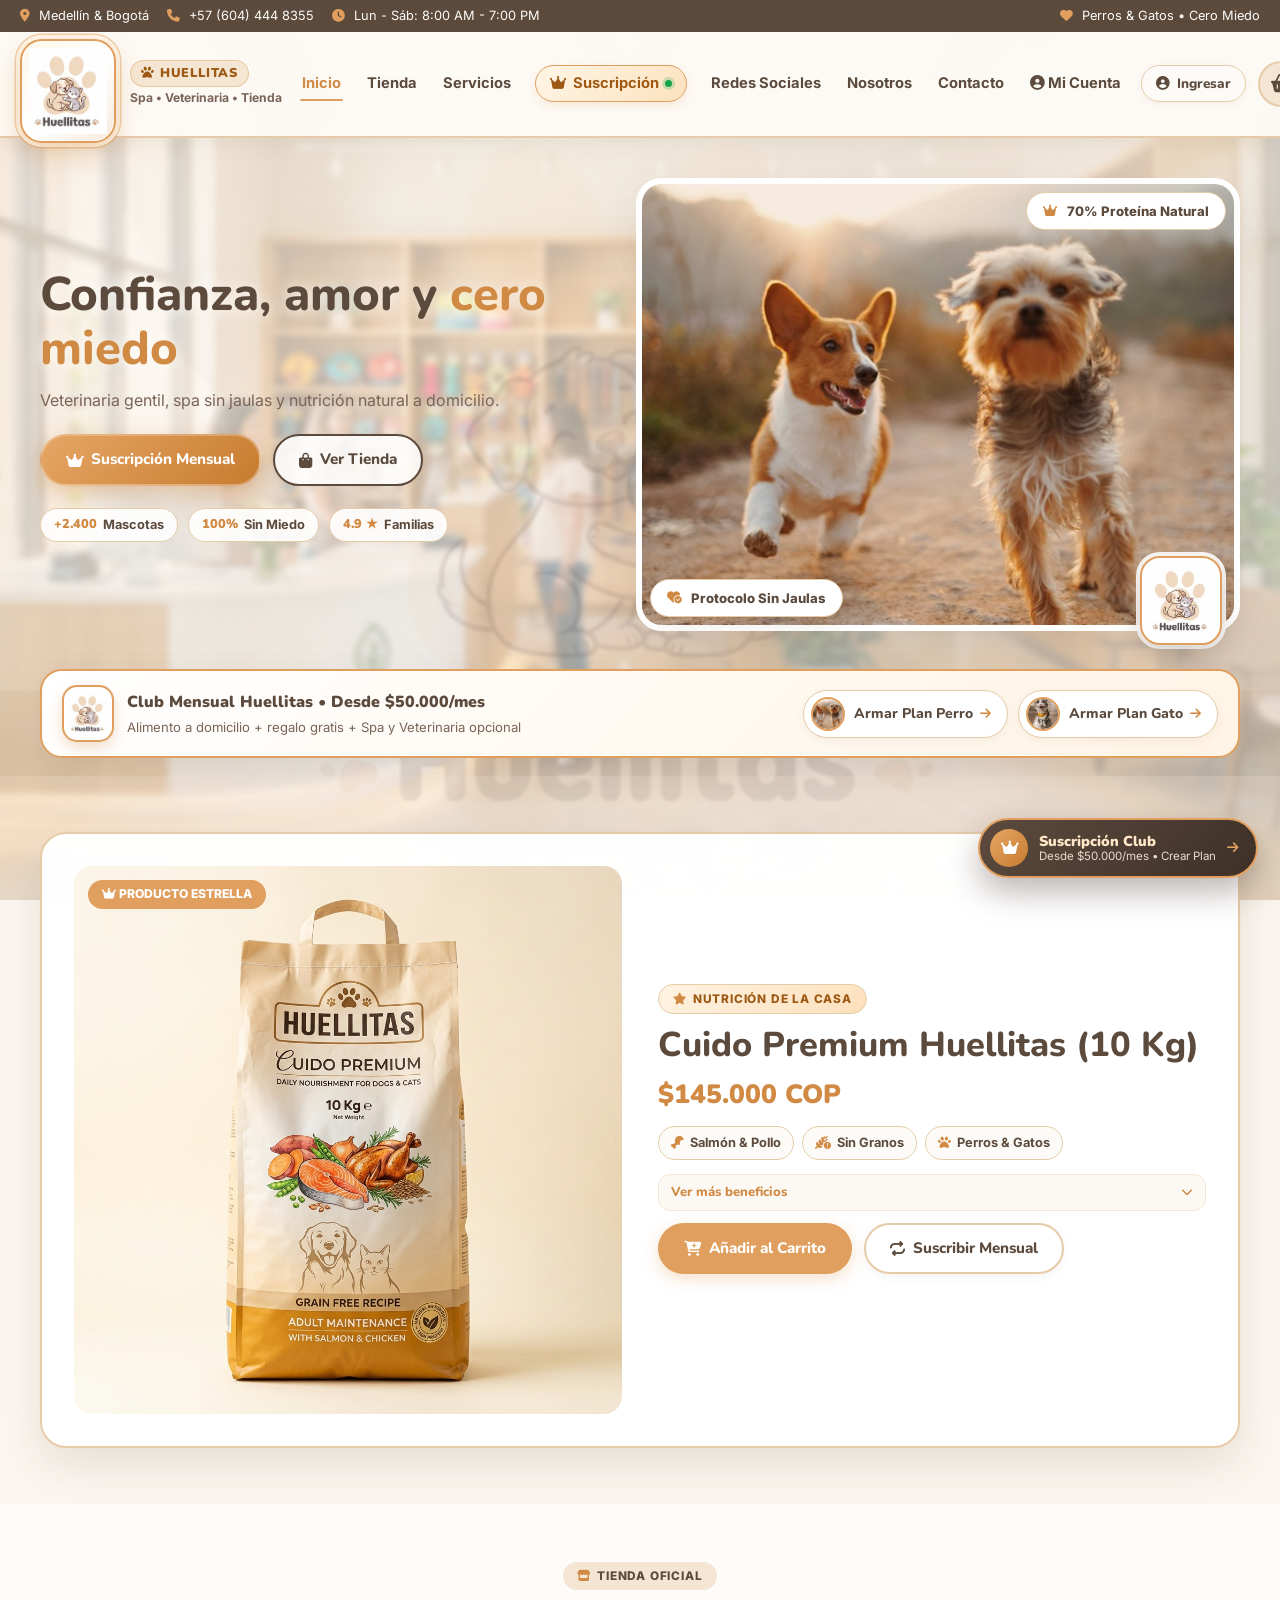
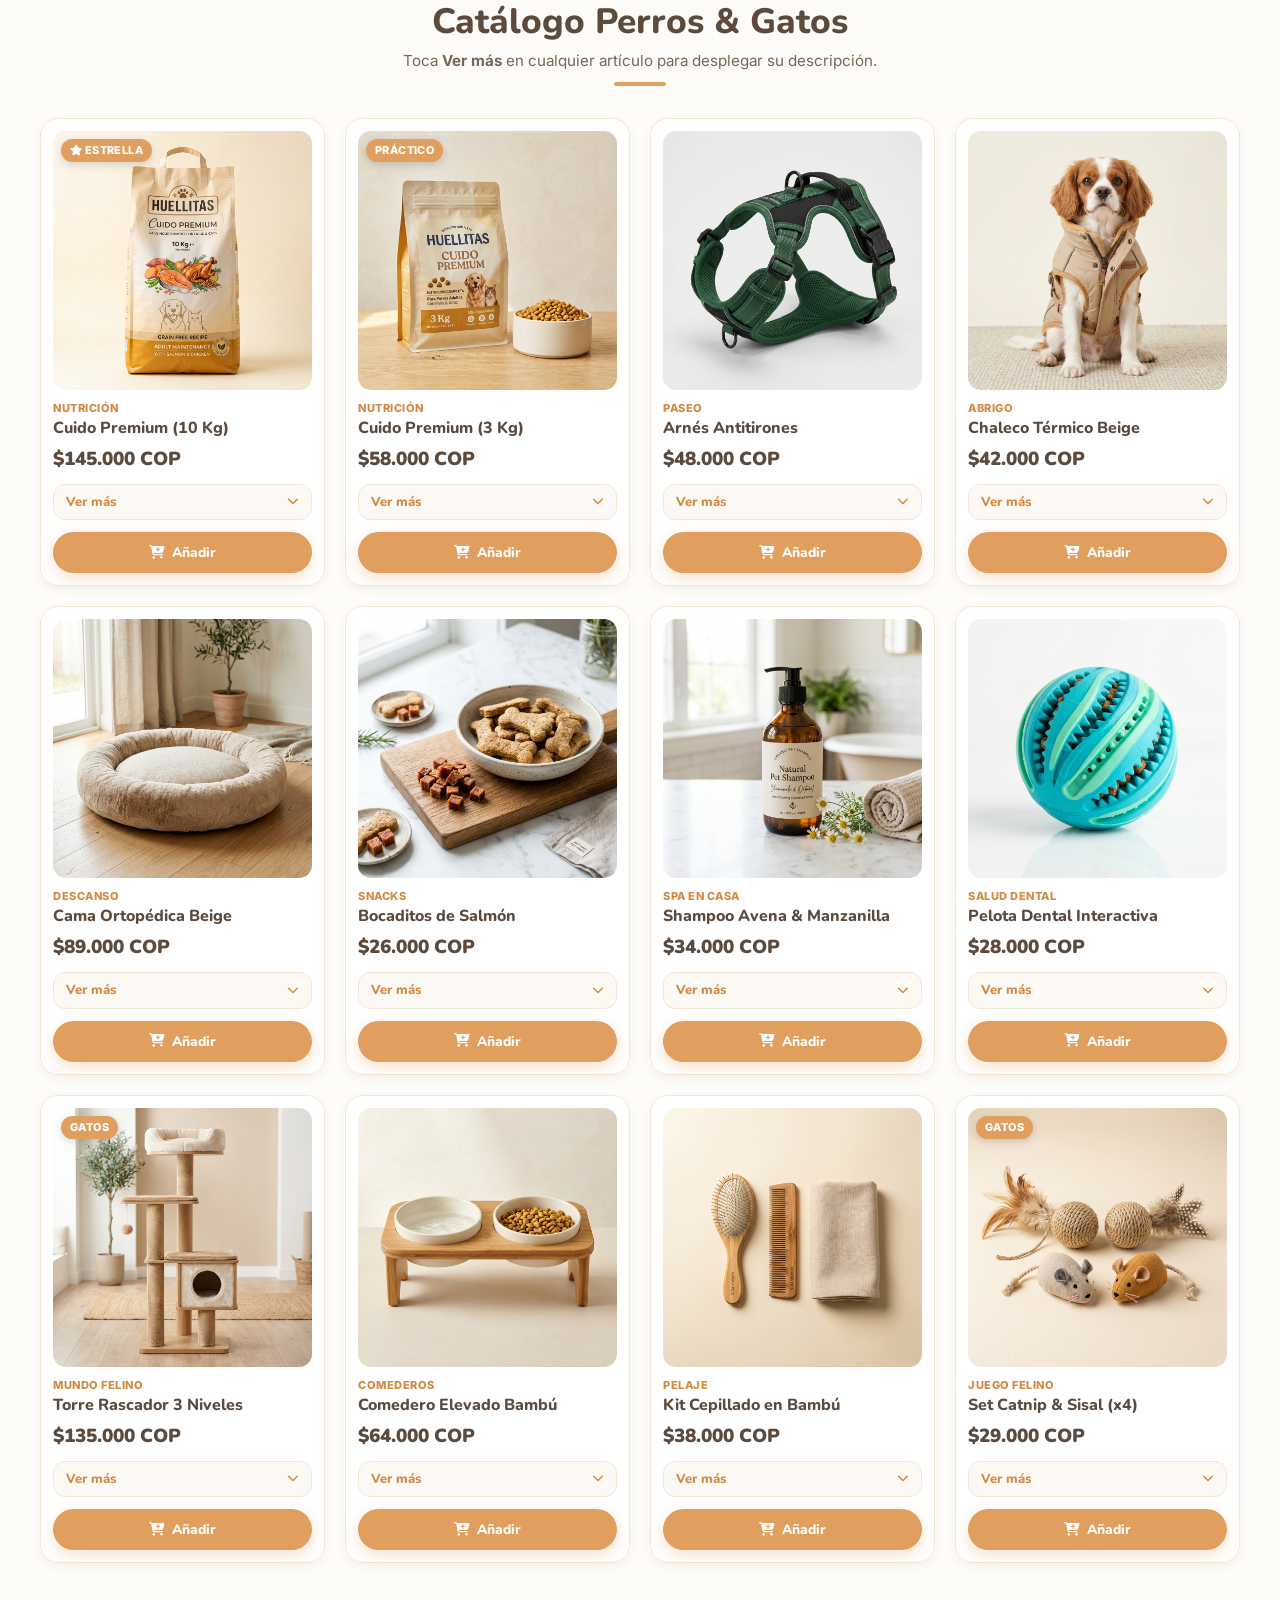
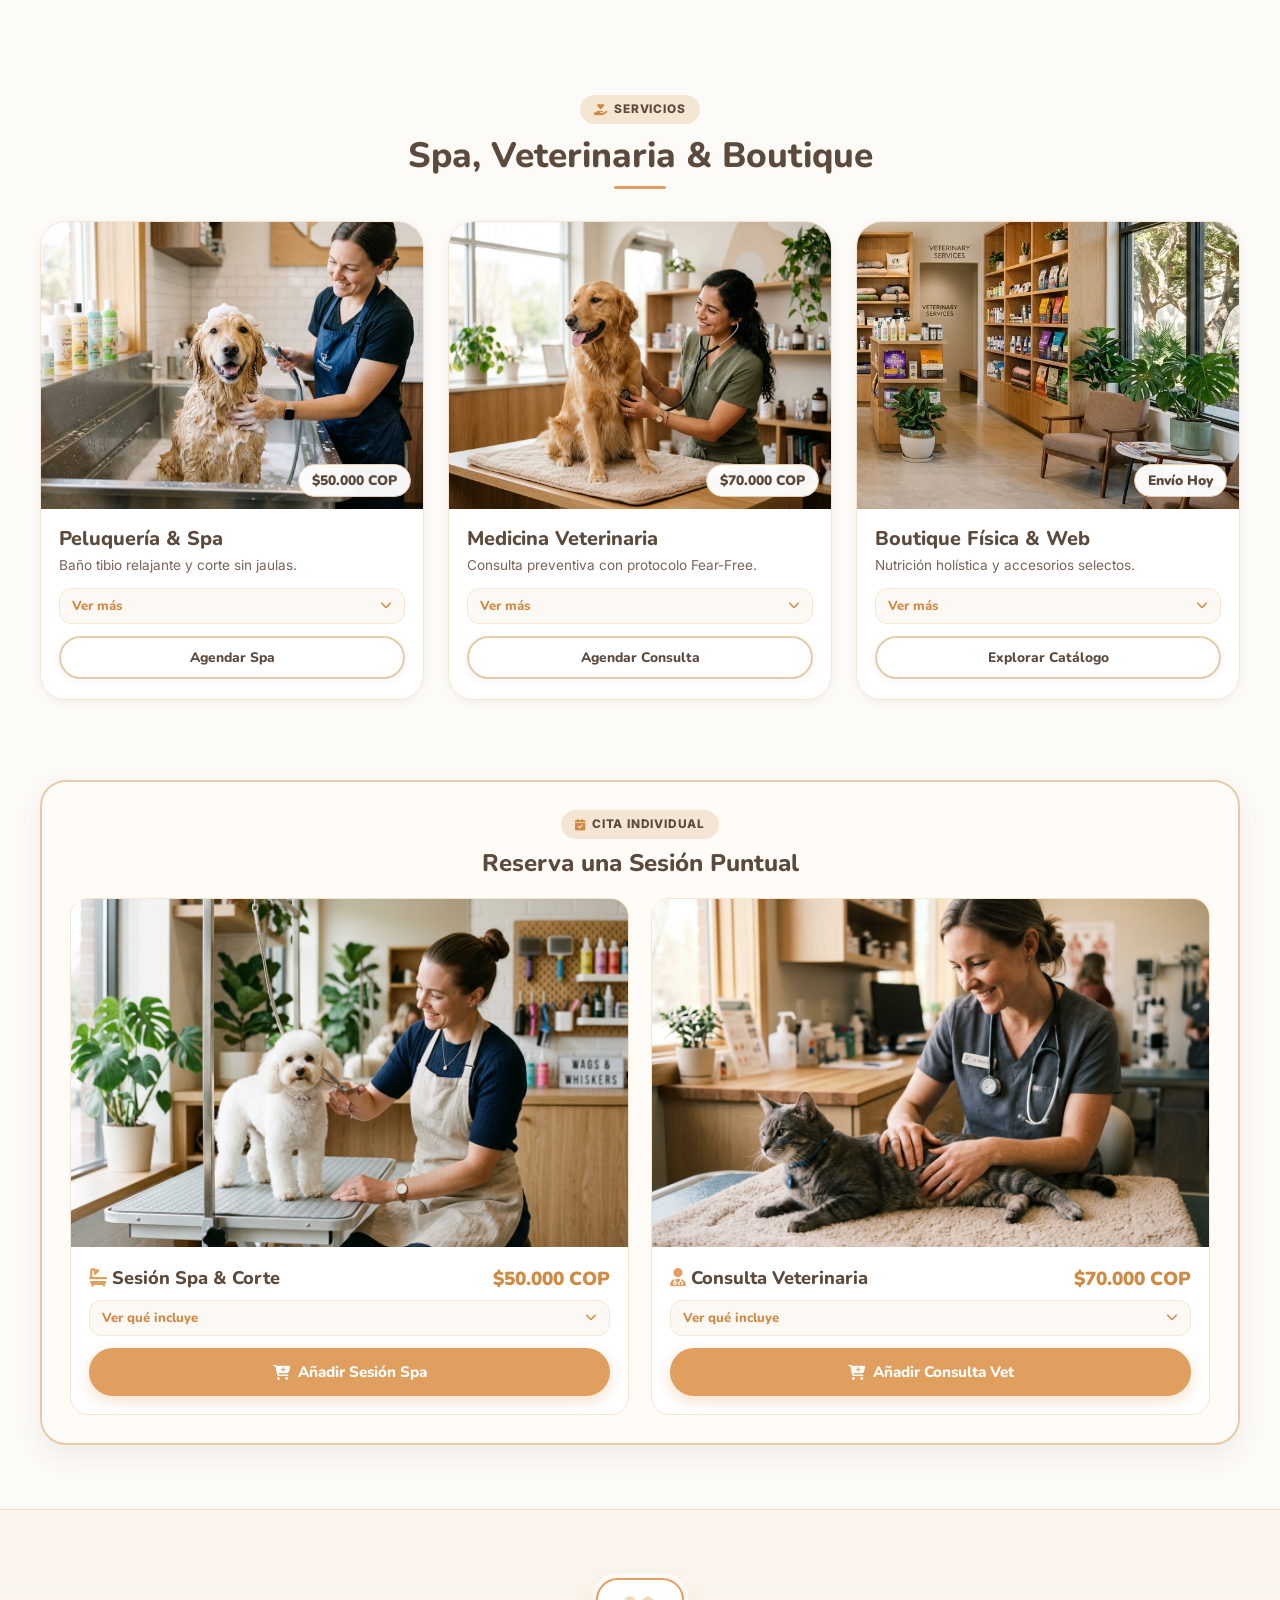
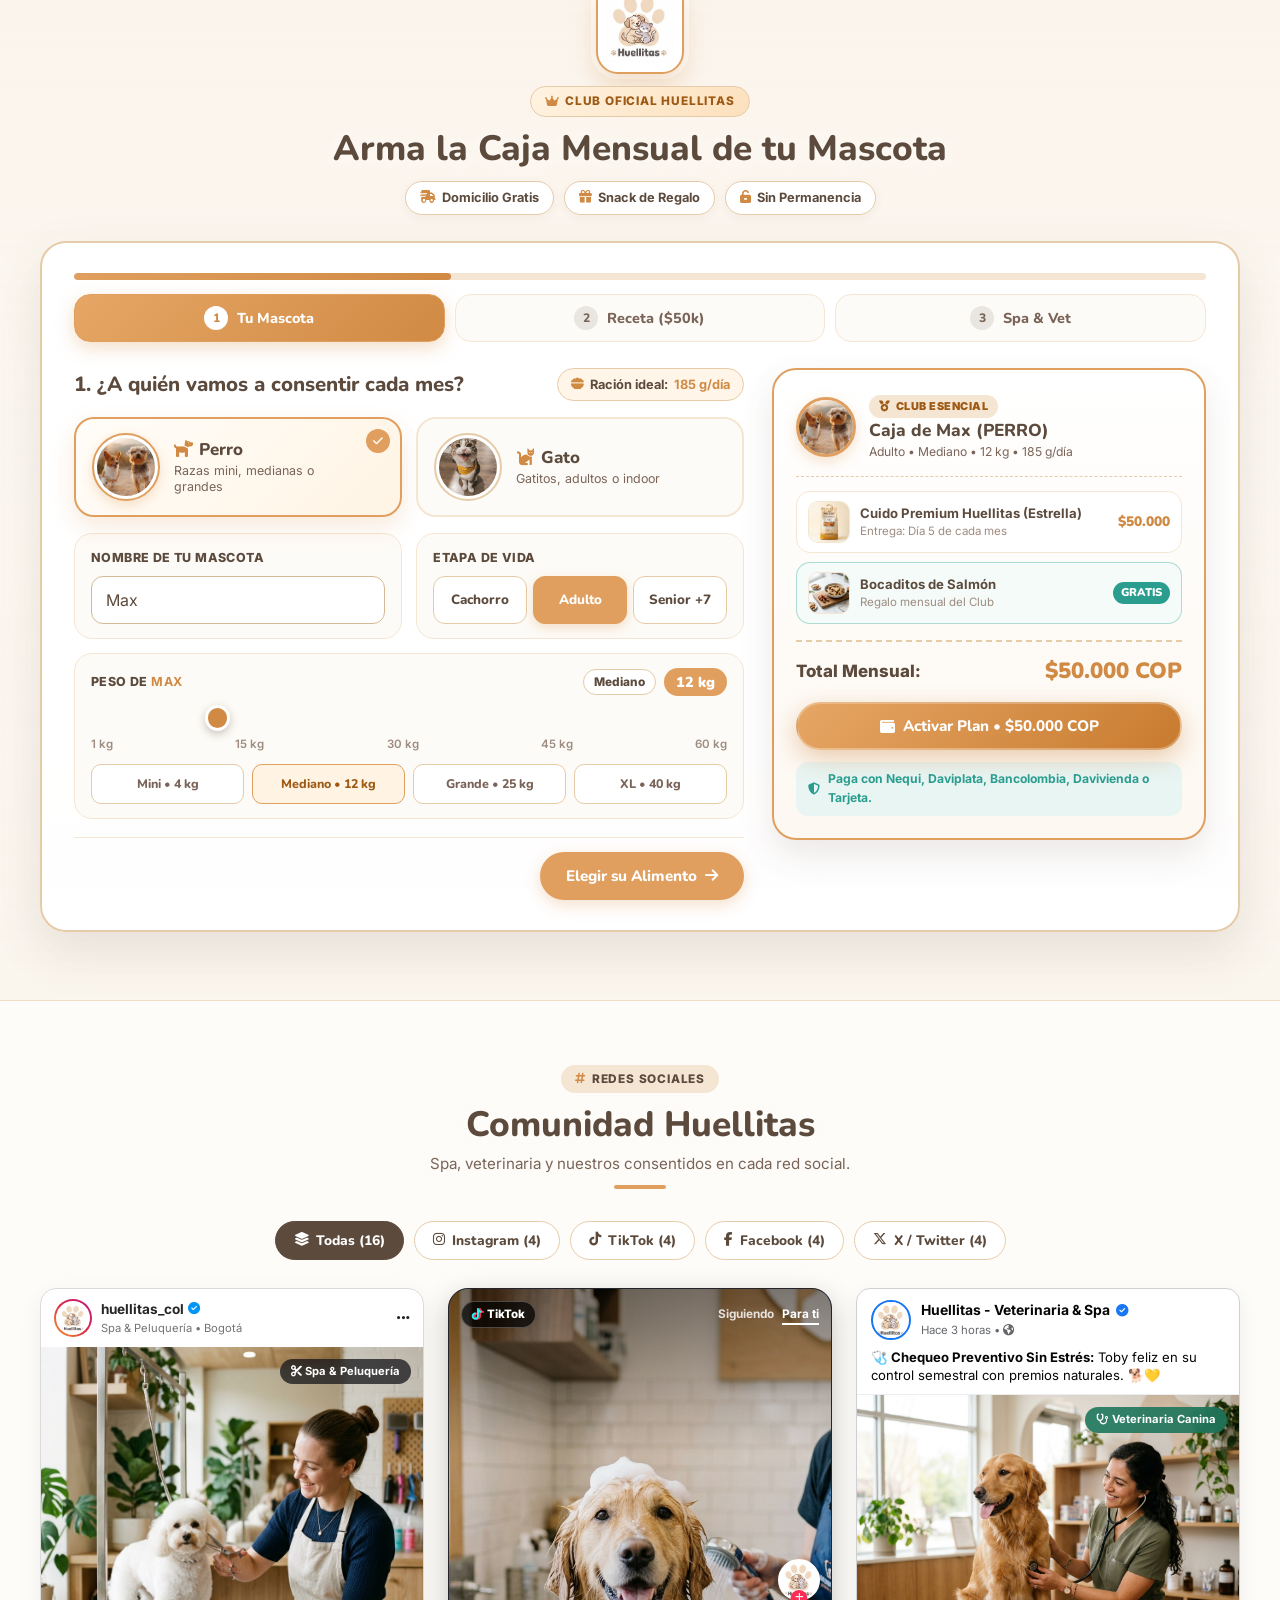
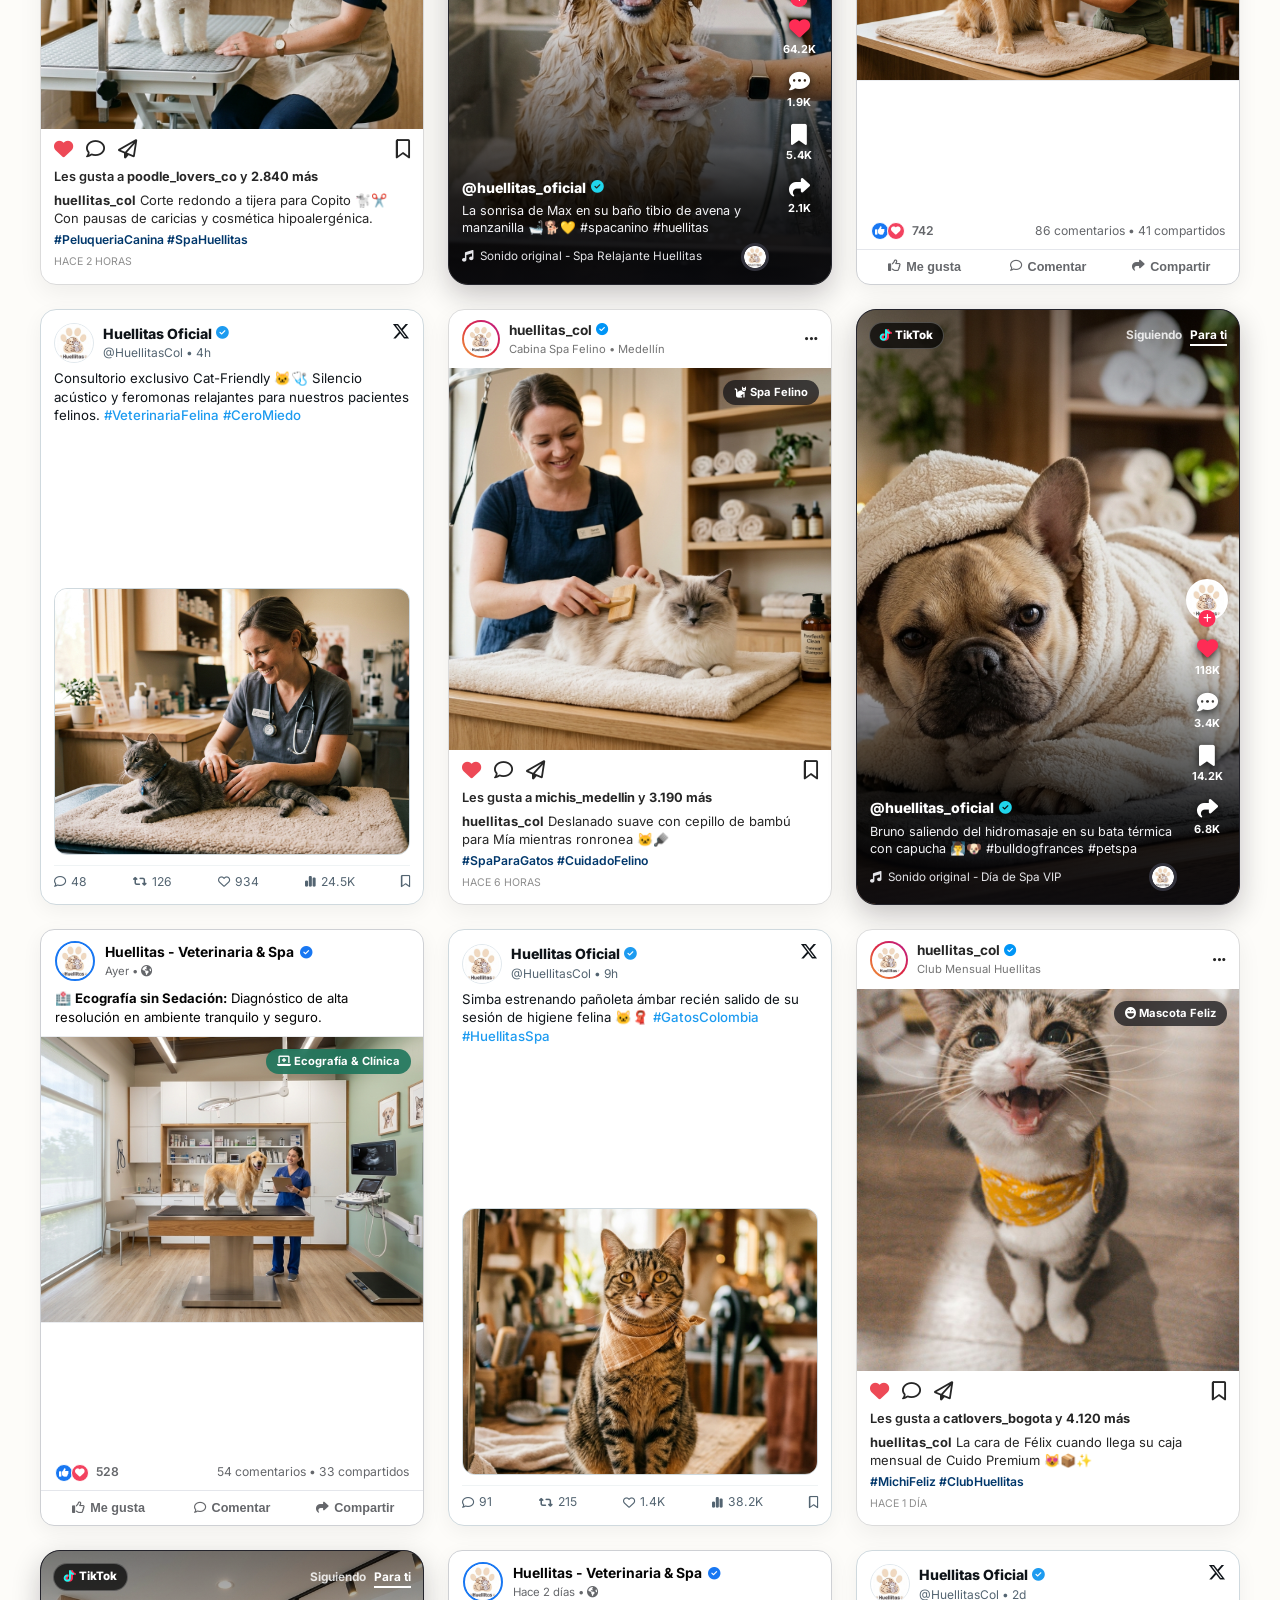
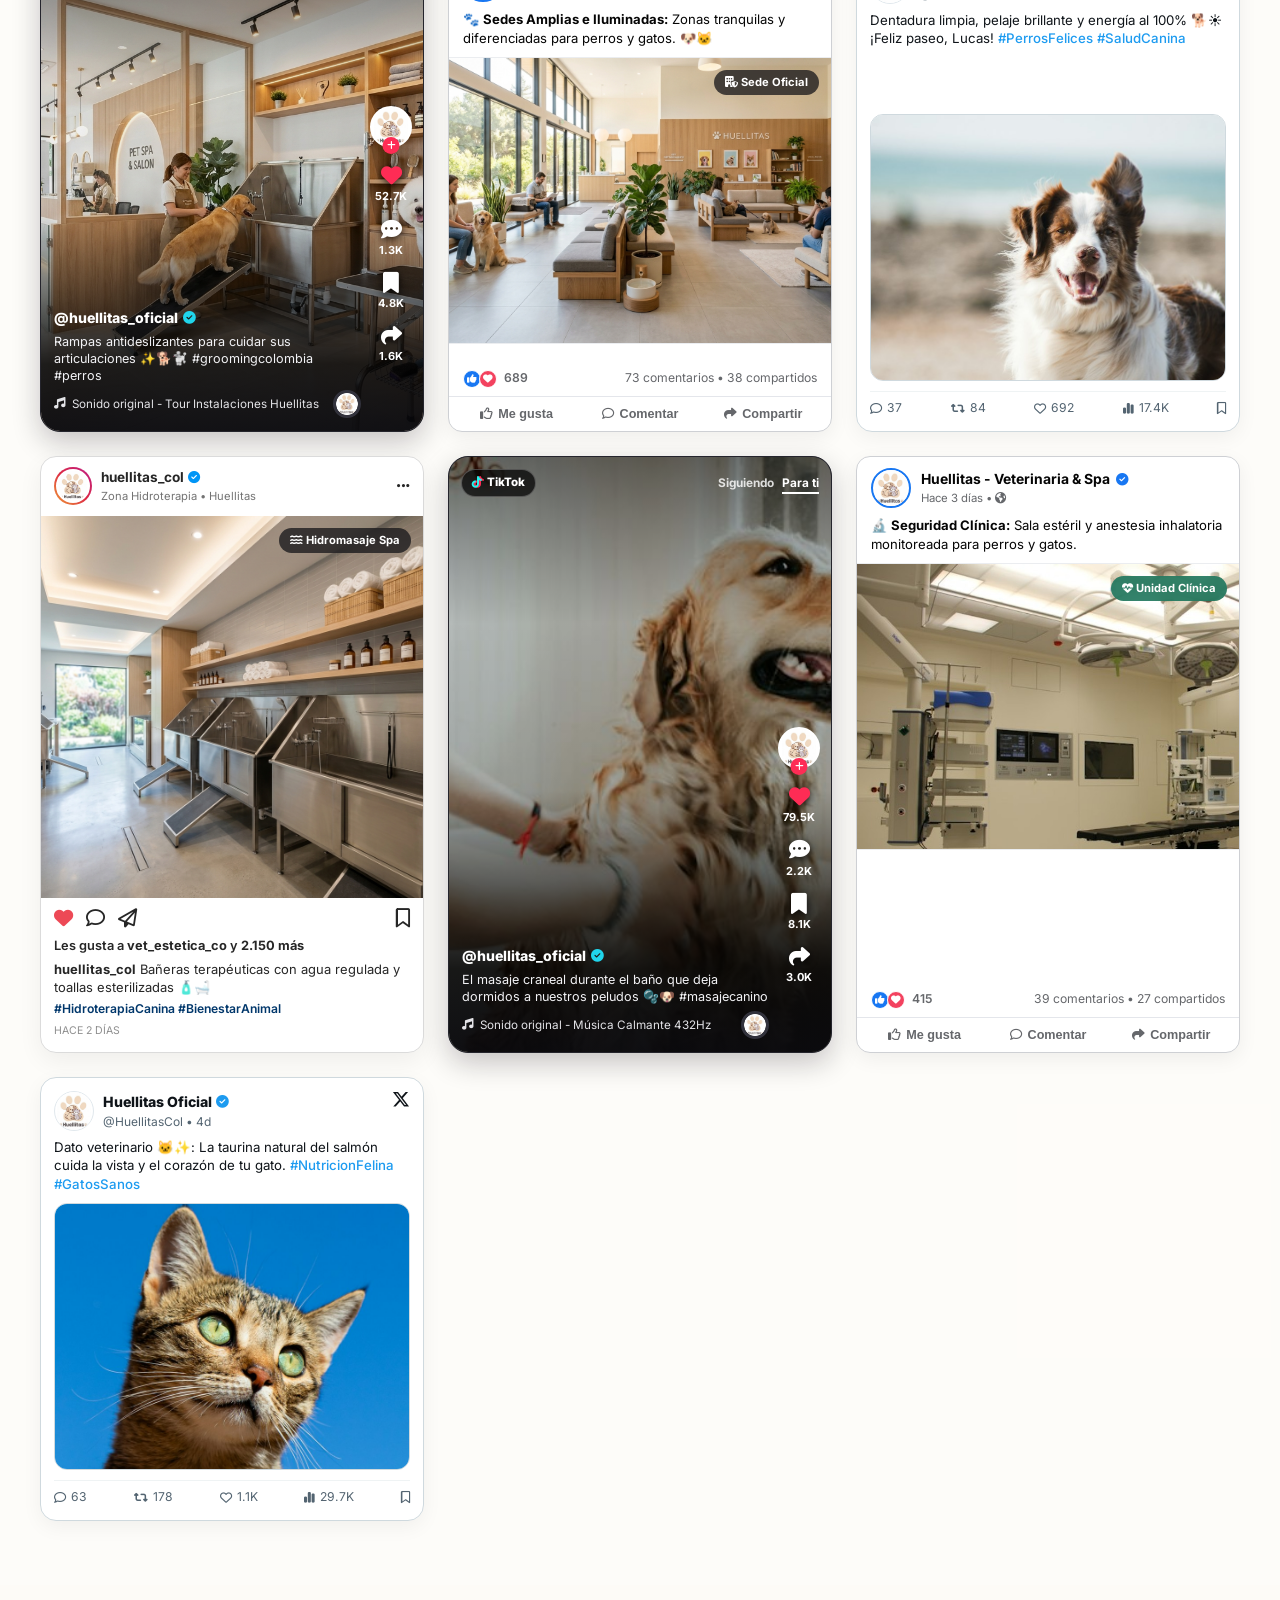
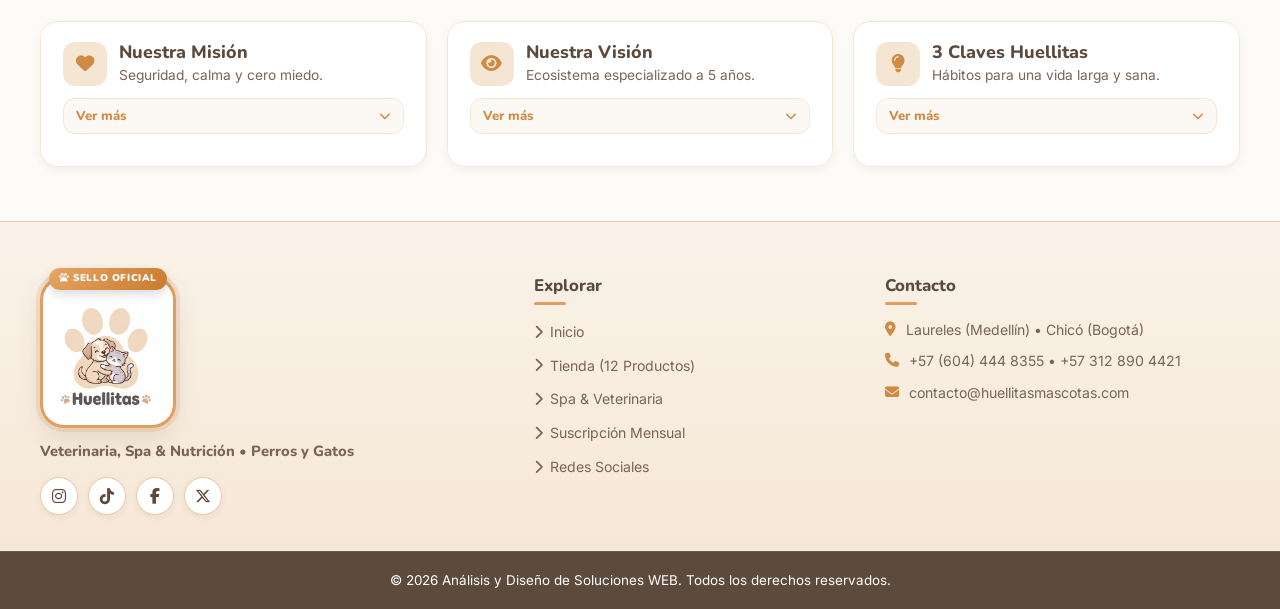
==== commit 288b0b03: "Integrar sistema de registro, autenticacion MySQL, usuario administrador y panel de control" ====
--- a/index.html
+++ b/index.html
@@ -16,7 +16,7 @@
   <link rel="stylesheet" href="https://cdnjs.cloudflare.com/ajax/libs/font-awesome/6.5.1/css/all.min.css">
 
   <!-- Estilos Minimalistas Visual-First -->
-  <link rel="stylesheet" href="style.css?v=20261029v11">
+  <link rel="stylesheet" href="style.css?v=20261029v12">
 </head>
 <body>
 
@@ -86,9 +86,39 @@
         <a href="#galeria" class="nav-link">Redes Sociales</a>
         <a href="#mision-vision" class="nav-link">Nosotros</a>
         <a href="#contacto" class="nav-link">Contacto</a>
+        <a href="javascript:void(0)" class="nav-link nav-link-auth-mobile" id="navLinkAuthMobile"><i class="fas fa-user-circle" aria-hidden="true"></i> Mi Cuenta</a>
       </nav>
 
       <div class="header-right-actions">
+        <!-- BOTÓN DE INGRESO / REGISTRO / PERFIL DE USUARIO -->
+        <div class="header-user-wrap" id="headerUserWrap">
+          <button type="button" class="header-auth-btn" id="btnOpenAuthModal" aria-label="Iniciar sesión o registrarse">
+            <i class="fas fa-user-circle" aria-hidden="true"></i>
+            <span class="auth-btn-label">Ingresar</span>
+          </button>
+
+          <div class="user-logged-box" id="userLoggedBox" hidden>
+            <button type="button" class="user-profile-pill" id="userProfilePill" aria-expanded="false" aria-haspopup="true">
+              <span class="user-avatar-badge" id="userAvatarBadge">AD</span>
+              <span class="user-pill-name" id="userPillName">Admin</span>
+              <span class="user-pill-role" id="userPillRole">Admin</span>
+              <i class="fas fa-chevron-down" aria-hidden="true"></i>
+            </button>
+            <div class="user-dropdown-menu" id="userDropdownMenu" hidden>
+              <div class="user-dropdown-header">
+                <strong id="dropdownUserName">Administrador</strong>
+                <small id="dropdownUserIdentifier">admin@huellitas.com</small>
+              </div>
+              <button type="button" class="dropdown-item" id="btnOpenAdminPanel" hidden>
+                <i class="fas fa-shield-cat" aria-hidden="true"></i> Panel Administrador
+              </button>
+              <button type="button" class="dropdown-item dropdown-item-danger" id="btnLogout">
+                <i class="fas fa-arrow-right-from-bracket" aria-hidden="true"></i> Cerrar Sesión
+              </button>
+            </div>
+          </div>
+        </div>
+
         <a href="#suscripcion" class="header-subs-quick-btn" aria-label="Ir rápido a Suscripción Mensual">
           <i class="fas fa-crown" aria-hidden="true"></i>
           <span>Club</span>
@@ -2097,6 +2127,147 @@
     </div>
   </div>
 
+  <!-- ================= MODAL DE REGISTRO E INICIO DE SESIÓN ================= -->
+  <div class="modal-overlay" id="authModalOverlay" role="dialog" aria-modal="true" aria-labelledby="authModalTitle">
+    <div class="modal-box auth-modal-box">
+      <button type="button" class="modal-close-icon-btn" id="btnCloseAuthModal" aria-label="Cerrar ventana">
+        <i class="fas fa-times" aria-hidden="true"></i>
+      </button>
+
+      <div class="auth-modal-header">
+        <div class="auth-badge-icon">
+          <i class="fas fa-paw" aria-hidden="true"></i>
+        </div>
+        <h3 id="authModalTitle">Comunidad Huellitas</h3>
+        <p class="auth-modal-sub">Inicia sesión o regístrate con tu correo o tu teléfono</p>
+
+        <div class="auth-tabs-nav" role="tablist">
+          <button type="button" class="auth-tab-btn active" id="tabBtnLogin" role="tab" aria-selected="true">
+            <i class="fas fa-right-to-bracket" aria-hidden="true"></i> Iniciar Sesión
+          </button>
+          <button type="button" class="auth-tab-btn" id="tabBtnRegister" role="tab" aria-selected="false">
+            <i class="fas fa-user-plus" aria-hidden="true"></i> Registrarse
+          </button>
+        </div>
+      </div>
+
+      <div class="auth-alert" id="authAlert" hidden></div>
+
+      <!-- FORMULARIO 1: INICIAR SESIÓN -->
+      <form class="auth-form active" id="formLogin" novalidate>
+        <div class="auth-input-group">
+          <label for="loginIdentificador"><i class="fas fa-user-tag" aria-hidden="true"></i> Correo electrónico o Celular</label>
+          <input type="text" id="loginIdentificador" name="identificador" placeholder="ej: admin@huellitas.com o 3001234567" required autocomplete="username">
+        </div>
+
+        <div class="auth-input-group">
+          <label for="loginPassword"><i class="fas fa-lock" aria-hidden="true"></i> Contraseña</label>
+          <div class="password-input-wrap">
+            <input type="password" id="loginPassword" name="password" placeholder="Tu contraseña" required autocomplete="current-password">
+            <button type="button" class="btn-toggle-pwd" data-target="loginPassword" aria-label="Mostrar contraseña"><i class="fas fa-eye"></i></button>
+          </div>
+        </div>
+
+        <button type="submit" class="btn btn-primary btn-block" id="btnSubmitLogin">
+          <i class="fas fa-arrow-right-to-bracket" aria-hidden="true"></i> Entrar a mi Cuenta
+        </button>
+
+        <div class="auth-admin-hint">
+          <div class="admin-hint-title"><i class="fas fa-shield-halved" aria-hidden="true"></i> Usuario Administrador Preconfigurado:</div>
+          <p><strong>admin@huellitas.com</strong> &bull; Clave: <code>admin123</code></p>
+          <button type="button" class="btn-auto-admin" id="btnAutoFillAdmin">Autocompletar Administrador</button>
+        </div>
+      </form>
+
+      <!-- FORMULARIO 2: REGISTRO (CORREO O TELÉFONO) -->
+      <form class="auth-form" id="formRegister" novalidate>
+        <div class="auth-input-group">
+          <label for="regNombre"><i class="fas fa-id-card" aria-hidden="true"></i> Nombre completo</label>
+          <input type="text" id="regNombre" name="nombre" placeholder="ej: Laura Martínez" required autocomplete="name">
+        </div>
+
+        <div class="auth-input-group">
+          <label for="regIdentificador"><i class="fas fa-envelope-open-text" aria-hidden="true"></i> Correo electrónico O Teléfono móvil</label>
+          <input type="text" id="regIdentificador" name="identificador" placeholder="ej: laura@correo.com o 3124567890" required>
+          <small class="auth-hint-text"><i class="fas fa-circle-info"></i> Puedes registrarte usando tu correo electrónico o tu número de celular (7 a 15 dígitos).</small>
+        </div>
+
+        <div class="auth-input-group">
+          <label for="regPassword"><i class="fas fa-key" aria-hidden="true"></i> Crea tu Contraseña</label>
+          <div class="password-input-wrap">
+            <input type="password" id="regPassword" name="password" placeholder="Mínimo 6 caracteres" required minlength="6" autocomplete="new-password">
+            <button type="button" class="btn-toggle-pwd" data-target="regPassword" aria-label="Mostrar contraseña"><i class="fas fa-eye"></i></button>
+          </div>
+        </div>
+
+        <div class="auth-input-group">
+          <label for="regConfirmPassword"><i class="fas fa-check-double" aria-hidden="true"></i> Confirmar Contraseña</label>
+          <div class="password-input-wrap">
+            <input type="password" id="regConfirmPassword" name="confirm_password" placeholder="Repite tu contraseña" required minlength="6" autocomplete="new-password">
+            <button type="button" class="btn-toggle-pwd" data-target="regConfirmPassword" aria-label="Mostrar contraseña"><i class="fas fa-eye"></i></button>
+          </div>
+        </div>
+
+        <button type="submit" class="btn btn-primary btn-block" id="btnSubmitRegister">
+          <i class="fas fa-user-plus" aria-hidden="true"></i> Crear mi Cuenta
+        </button>
+      </form>
+    </div>
+  </div>
+
+  <!-- ================= MODAL DEL PANEL DE ADMINISTRADOR ================= -->
+  <div class="modal-overlay" id="adminModalOverlay" role="dialog" aria-modal="true" aria-labelledby="adminModalTitle">
+    <div class="modal-box admin-modal-box">
+      <button type="button" class="modal-close-icon-btn" id="btnCloseAdminModal" aria-label="Cerrar panel de administración">
+        <i class="fas fa-times" aria-hidden="true"></i>
+      </button>
+
+      <div class="admin-panel-head">
+        <div class="admin-badge"><i class="fas fa-shield-cat"></i> Control Huellitas MySQL</div>
+        <h3 id="adminModalTitle">Panel de Usuarios Registrados</h3>
+        <p>Datos en tiempo real almacenados en la base de datos <code>huellitas_db</code></p>
+      </div>
+
+      <div class="admin-metrics-grid">
+        <div class="admin-metric-card">
+          <span class="m-val" id="metricTotalUsers">0</span>
+          <span class="m-lbl">Usuarios Totales</span>
+        </div>
+        <div class="admin-metric-card">
+          <span class="m-val" id="metricTotalClients">0</span>
+          <span class="m-lbl">Clientes</span>
+        </div>
+        <div class="admin-metric-card">
+          <span class="m-val" id="metricTotalAdmins">0</span>
+          <span class="m-lbl">Administradores</span>
+        </div>
+      </div>
+
+      <div class="admin-users-table-wrap">
+        <table class="admin-users-table">
+          <thead>
+            <tr>
+              <th>ID</th>
+              <th>Nombre</th>
+              <th>Identificador</th>
+              <th>Tipo</th>
+              <th>Rol</th>
+              <th>Fecha de Registro</th>
+            </tr>
+          </thead>
+          <tbody id="adminUsersTableBody">
+            <tr><td colspan="6" style="text-align:center; padding:18px;">Cargando usuarios desde MySQL...</td></tr>
+          </tbody>
+        </table>
+      </div>
+
+      <div class="admin-panel-footer">
+        <small><i class="fas fa-database"></i> Conectado a MySQL en <code>localhost:3306</code> (huellitas_db &bull; tabla usuarios)</small>
+        <button type="button" class="btn btn-sm btn-outline" id="btnRefreshAdminUsers"><i class="fas fa-rotate"></i> Actualizar</button>
+      </div>
+    </div>
+  </div>
+
   <!-- BOTÓN FLOTANTE DE ACCESO FÁCIL A SUSCRIPCIÓN (ESCRITORIO Y MÓVIL) -->
   <a href="#suscripcion" class="floating-subs-dock" id="floatingSubsDock" aria-label="Ir rápido al creador de Suscripción Mensual Huellitas">
     <span class="floating-subs-crown" aria-hidden="true"><i class="fas fa-crown"></i></span>
@@ -2108,6 +2279,6 @@
   </a>
 
   <!-- Script interactivo -->
-  <script src="script.js?v=20261029v11"></script>
+  <script src="script.js?v=20261029v12"></script>
 </body>
 </html>
--- a/style.css
+++ b/style.css
@@ -4668,6 +4668,491 @@
   outline-offset: 2px;
 }
 
+/* ================= ACCESO Y REGISTRO DE USUARIOS (HEADER) ================= */
+.header-user-wrap {
+  position: relative;
+  display: inline-flex;
+  align-items: center;
+}
+
+.header-auth-btn {
+  display: inline-flex;
+  align-items: center;
+  gap: 7px;
+  background-color: var(--color-hueso);
+  color: var(--color-texto);
+  border: 1.5px solid var(--color-beige-oscuro);
+  padding: 8px 14px;
+  border-radius: var(--radius-full);
+  font-family: 'Nunito', sans-serif;
+  font-size: 0.85rem;
+  font-weight: 800;
+  cursor: pointer;
+  transition: var(--transition);
+  box-shadow: 0 2px 8px rgba(92, 74, 61, 0.06);
+}
+
+.header-auth-btn:hover {
+  background-color: var(--color-acento);
+  color: var(--color-blanco);
+  border-color: var(--color-acento);
+  transform: translateY(-1px);
+}
+
+.user-profile-pill {
+  display: inline-flex;
+  align-items: center;
+  gap: 7px;
+  background: linear-gradient(135deg, #FFFFFF 0%, #FFF5EA 100%);
+  border: 1.5px solid var(--color-acento);
+  border-radius: var(--radius-full);
+  padding: 5px 12px 5px 6px;
+  cursor: pointer;
+  font-family: 'Nunito', sans-serif;
+  box-shadow: 0 2px 10px rgba(224, 159, 94, 0.2);
+  transition: var(--transition);
+}
+
+.user-profile-pill:hover {
+  border-color: var(--color-acento-hover);
+  transform: translateY(-1px);
+}
+
+.user-avatar-badge {
+  width: 28px;
+  height: 28px;
+  border-radius: 50%;
+  background: linear-gradient(135deg, var(--color-acento) 0%, var(--color-acento-hover) 100%);
+  color: var(--color-blanco);
+  display: flex;
+  align-items: center;
+  justify-content: center;
+  font-size: 0.72rem;
+  font-weight: 900;
+  text-transform: uppercase;
+}
+
+.user-pill-name {
+  font-size: 0.85rem;
+  font-weight: 800;
+  color: var(--color-texto);
+  max-width: 120px;
+  overflow: hidden;
+  text-overflow: ellipsis;
+  white-space: nowrap;
+}
+
+.user-pill-role {
+  font-size: 0.65rem;
+  font-weight: 900;
+  text-transform: uppercase;
+  padding: 2px 6px;
+  border-radius: var(--radius-full);
+  background-color: var(--color-beige);
+  color: #9E5A14;
+}
+
+.user-pill-role.admin {
+  background-color: #FEE2E2;
+  color: #DC2626;
+}
+
+.user-dropdown-menu {
+  position: absolute;
+  top: calc(100% + 8px);
+  right: 0;
+  width: 230px;
+  background: var(--color-blanco);
+  border: 1.5px solid var(--color-beige-oscuro);
+  border-radius: 18px;
+  box-shadow: var(--shadow-lg);
+  padding: 10px 8px;
+  z-index: 1500;
+  display: flex;
+  flex-direction: column;
+  gap: 4px;
+}
+
+.user-dropdown-header {
+  padding: 8px 10px 10px;
+  border-bottom: 1px solid var(--color-beige);
+  display: flex;
+  flex-direction: column;
+}
+
+.user-dropdown-header strong {
+  font-size: 0.88rem;
+  color: var(--color-texto);
+}
+
+.user-dropdown-header small {
+  font-size: 0.76rem;
+  color: var(--color-texto-muted);
+}
+
+.dropdown-item {
+  width: 100%;
+  display: flex;
+  align-items: center;
+  gap: 8px;
+  padding: 8px 10px;
+  border: none;
+  background: none;
+  font-family: 'Nunito', sans-serif;
+  font-size: 0.85rem;
+  font-weight: 700;
+  color: var(--color-texto);
+  border-radius: 10px;
+  cursor: pointer;
+  transition: var(--transition);
+  text-align: left;
+}
+
+.dropdown-item:hover {
+  background-color: #FFF5EA;
+  color: var(--color-acento-hover);
+}
+
+.dropdown-item-danger:hover {
+  background-color: #FEE2E2;
+  color: #DC2626;
+}
+
+/* ================= MODAL DE AUTENTICACIÓN Y REGISTRO ================= */
+.auth-modal-box {
+  max-width: 460px;
+  padding: 28px 24px 24px;
+}
+
+.auth-modal-header {
+  text-align: center;
+  margin-bottom: 18px;
+}
+
+.auth-badge-icon {
+  width: 52px;
+  height: 52px;
+  margin: 0 auto 10px;
+  border-radius: 50%;
+  background: #FFF5EA;
+  color: var(--color-acento-hover);
+  display: flex;
+  align-items: center;
+  justify-content: center;
+  font-size: 1.5rem;
+  box-shadow: 0 4px 12px rgba(224, 159, 94, 0.2);
+}
+
+.auth-modal-header h3 {
+  font-size: 1.35rem;
+  margin-bottom: 3px;
+}
+
+.auth-modal-sub {
+  font-size: 0.84rem;
+  color: var(--color-texto-suave);
+  margin-bottom: 14px;
+}
+
+.auth-tabs-nav {
+  display: grid;
+  grid-template-columns: 1fr 1fr;
+  gap: 6px;
+  background-color: var(--color-hueso);
+  padding: 4px;
+  border-radius: var(--radius-full);
+  border: 1px solid var(--color-beige-oscuro);
+}
+
+.auth-tab-btn {
+  border: none;
+  background: none;
+  padding: 8px 14px;
+  border-radius: var(--radius-full);
+  font-family: 'Nunito', sans-serif;
+  font-size: 0.84rem;
+  font-weight: 800;
+  color: var(--color-texto-suave);
+  cursor: pointer;
+  transition: var(--transition);
+  display: flex;
+  align-items: center;
+  justify-content: center;
+  gap: 6px;
+}
+
+.auth-tab-btn.active {
+  background-color: var(--color-blanco);
+  color: var(--color-texto);
+  box-shadow: 0 2px 8px rgba(92, 74, 61, 0.1);
+}
+
+.auth-form {
+  display: none;
+  flex-direction: column;
+  gap: 14px;
+}
+
+.auth-form.active {
+  display: flex;
+}
+
+.auth-input-group {
+  display: flex;
+  flex-direction: column;
+  gap: 5px;
+}
+
+.auth-input-group label {
+  font-size: 0.82rem;
+  font-weight: 800;
+  color: var(--color-texto);
+  display: flex;
+  align-items: center;
+  gap: 6px;
+}
+
+.auth-input-group input {
+  width: 100%;
+  padding: 10px 14px;
+  border: 1.5px solid var(--color-beige-oscuro);
+  border-radius: 12px;
+  font-size: 0.9rem;
+  font-family: inherit;
+  color: var(--color-texto);
+  background-color: #FFFFFF;
+  transition: var(--transition);
+}
+
+.auth-input-group input:focus {
+  outline: none;
+  border-color: var(--color-acento);
+  box-shadow: 0 0 0 3px rgba(224, 159, 94, 0.2);
+}
+
+.password-input-wrap {
+  position: relative;
+  display: flex;
+  align-items: center;
+}
+
+.password-input-wrap input {
+  padding-right: 42px;
+}
+
+.btn-toggle-pwd {
+  position: absolute;
+  right: 12px;
+  background: none;
+  border: none;
+  color: var(--color-texto-muted);
+  cursor: pointer;
+  padding: 4px;
+  font-size: 0.95rem;
+}
+
+.auth-hint-text {
+  font-size: 0.74rem;
+  color: var(--color-texto-muted);
+  line-height: 1.3;
+}
+
+.auth-alert {
+  padding: 10px 14px;
+  border-radius: 12px;
+  font-size: 0.84rem;
+  font-weight: 700;
+  margin-bottom: 12px;
+  display: flex;
+  align-items: center;
+  gap: 8px;
+}
+
+.auth-alert.error {
+  background-color: #FEE2E2;
+  color: #B91C1C;
+  border: 1px solid #FCA5A5;
+}
+
+.auth-alert.success {
+  background-color: #E8F5F3;
+  color: #15803D;
+  border: 1px solid #86EFAC;
+}
+
+.auth-admin-hint {
+  background: #FFF9F2;
+  border: 1.5px dashed var(--color-acento);
+  border-radius: 14px;
+  padding: 12px;
+  font-size: 0.8rem;
+  color: var(--color-texto-suave);
+  text-align: center;
+}
+
+.admin-hint-title {
+  font-weight: 800;
+  color: #9E5A14;
+  margin-bottom: 4px;
+}
+
+.auth-admin-hint code {
+  background: #FFE8CC;
+  padding: 2px 6px;
+  border-radius: 6px;
+  font-weight: 700;
+  color: #9E5A14;
+}
+
+.btn-auto-admin {
+  margin-top: 8px;
+  background-color: #FFFFFF;
+  border: 1px solid var(--color-acento);
+  color: #9E5A14;
+  font-family: 'Nunito', sans-serif;
+  font-size: 0.76rem;
+  font-weight: 800;
+  padding: 4px 12px;
+  border-radius: var(--radius-full);
+  cursor: pointer;
+  transition: var(--transition);
+}
+
+.btn-auto-admin:hover {
+  background-color: var(--color-acento);
+  color: #FFFFFF;
+}
+
+/* ================= MODAL DEL PANEL DE ADMINISTRADOR ================= */
+.admin-modal-box {
+  max-width: 820px;
+  padding: 28px;
+}
+
+.admin-panel-head {
+  text-align: center;
+  margin-bottom: 20px;
+}
+
+.admin-badge {
+  display: inline-flex;
+  align-items: center;
+  gap: 6px;
+  background-color: #FEE2E2;
+  color: #DC2626;
+  font-size: 0.72rem;
+  font-weight: 900;
+  text-transform: uppercase;
+  padding: 4px 12px;
+  border-radius: var(--radius-full);
+  margin-bottom: 8px;
+}
+
+.admin-panel-head h3 {
+  font-size: 1.45rem;
+  margin-bottom: 4px;
+}
+
+.admin-panel-head p {
+  font-size: 0.86rem;
+  color: var(--color-texto-suave);
+}
+
+.admin-metrics-grid {
+  display: grid;
+  grid-template-columns: repeat(3, 1fr);
+  gap: 14px;
+  margin-bottom: 20px;
+}
+
+.admin-metric-card {
+  background: var(--color-hueso);
+  border: 1.5px solid var(--color-beige-oscuro);
+  border-radius: 16px;
+  padding: 16px;
+  text-align: center;
+  display: flex;
+  flex-direction: column;
+  gap: 3px;
+}
+
+.admin-metric-card .m-val {
+  font-family: 'Nunito', sans-serif;
+  font-size: 1.8rem;
+  font-weight: 900;
+  color: var(--color-acento-hover);
+  line-height: 1;
+}
+
+.admin-metric-card .m-lbl {
+  font-size: 0.78rem;
+  font-weight: 700;
+  color: var(--color-texto-suave);
+  text-transform: uppercase;
+  letter-spacing: 0.4px;
+}
+
+.admin-users-table-wrap {
+  max-height: 340px;
+  overflow-y: auto;
+  border: 1.5px solid var(--color-beige-oscuro);
+  border-radius: 16px;
+  background: #FFFFFF;
+  margin-bottom: 16px;
+}
+
+.admin-users-table {
+  width: 100%;
+  border-collapse: collapse;
+  font-size: 0.84rem;
+  text-align: left;
+}
+
+.admin-users-table th {
+  background-color: var(--color-beige-claro);
+  color: var(--color-texto);
+  font-weight: 800;
+  padding: 10px 14px;
+  position: sticky;
+  top: 0;
+  z-index: 2;
+  border-bottom: 1.5px solid var(--color-beige-oscuro);
+}
+
+.admin-users-table td {
+  padding: 11px 14px;
+  border-bottom: 1px solid var(--color-beige);
+  color: var(--color-texto);
+}
+
+.admin-users-table tr:hover td {
+  background-color: #FFF9F2;
+}
+
+.user-type-chip,
+.user-role-chip {
+  display: inline-flex;
+  align-items: center;
+  gap: 4px;
+  padding: 2px 8px;
+  border-radius: var(--radius-full);
+  font-size: 0.72rem;
+  font-weight: 800;
+}
+
+.user-type-chip.correo { background: #E0F2FE; color: #0284C7; }
+.user-type-chip.telefono { background: #DCFCE7; color: #16A34A; }
+.user-role-chip.admin { background: #FEE2E2; color: #DC2626; }
+.user-role-chip.cliente { background: #FEF3C7; color: #D97706; }
+
+.admin-panel-footer {
+  display: flex;
+  justify-content: space-between;
+  align-items: center;
+  font-size: 0.8rem;
+  color: var(--color-texto-muted);
+}
+
 /* Accesibilidad: reducción de movimiento */
 @media (prefers-reduced-motion: reduce) {
   .prod-details::details-content,
@@ -5104,6 +5589,38 @@
     gap: 6px;
   }
 
+  .nav-link-auth-mobile {
+    color: var(--color-acento-hover) !important;
+    font-weight: 800 !important;
+    border-top: 1px dashed var(--color-beige-oscuro);
+    margin-top: 6px;
+    padding-top: 10px !important;
+  }
+
+  .header-auth-btn {
+    padding: 7px 10px;
+    font-size: 0.8rem;
+  }
+
+  @media (max-width: 520px) {
+    .header-auth-btn .auth-btn-label {
+      display: none;
+    }
+    .header-auth-btn {
+      width: 38px;
+      height: 38px;
+      border-radius: 50%;
+      padding: 0;
+      justify-content: center;
+    }
+    .user-pill-role {
+      display: none;
+    }
+    .user-pill-name {
+      max-width: 65px;
+    }
+  }
+
   .header-subs-quick-btn {
     min-height: 40px;
     padding: 0 10px;
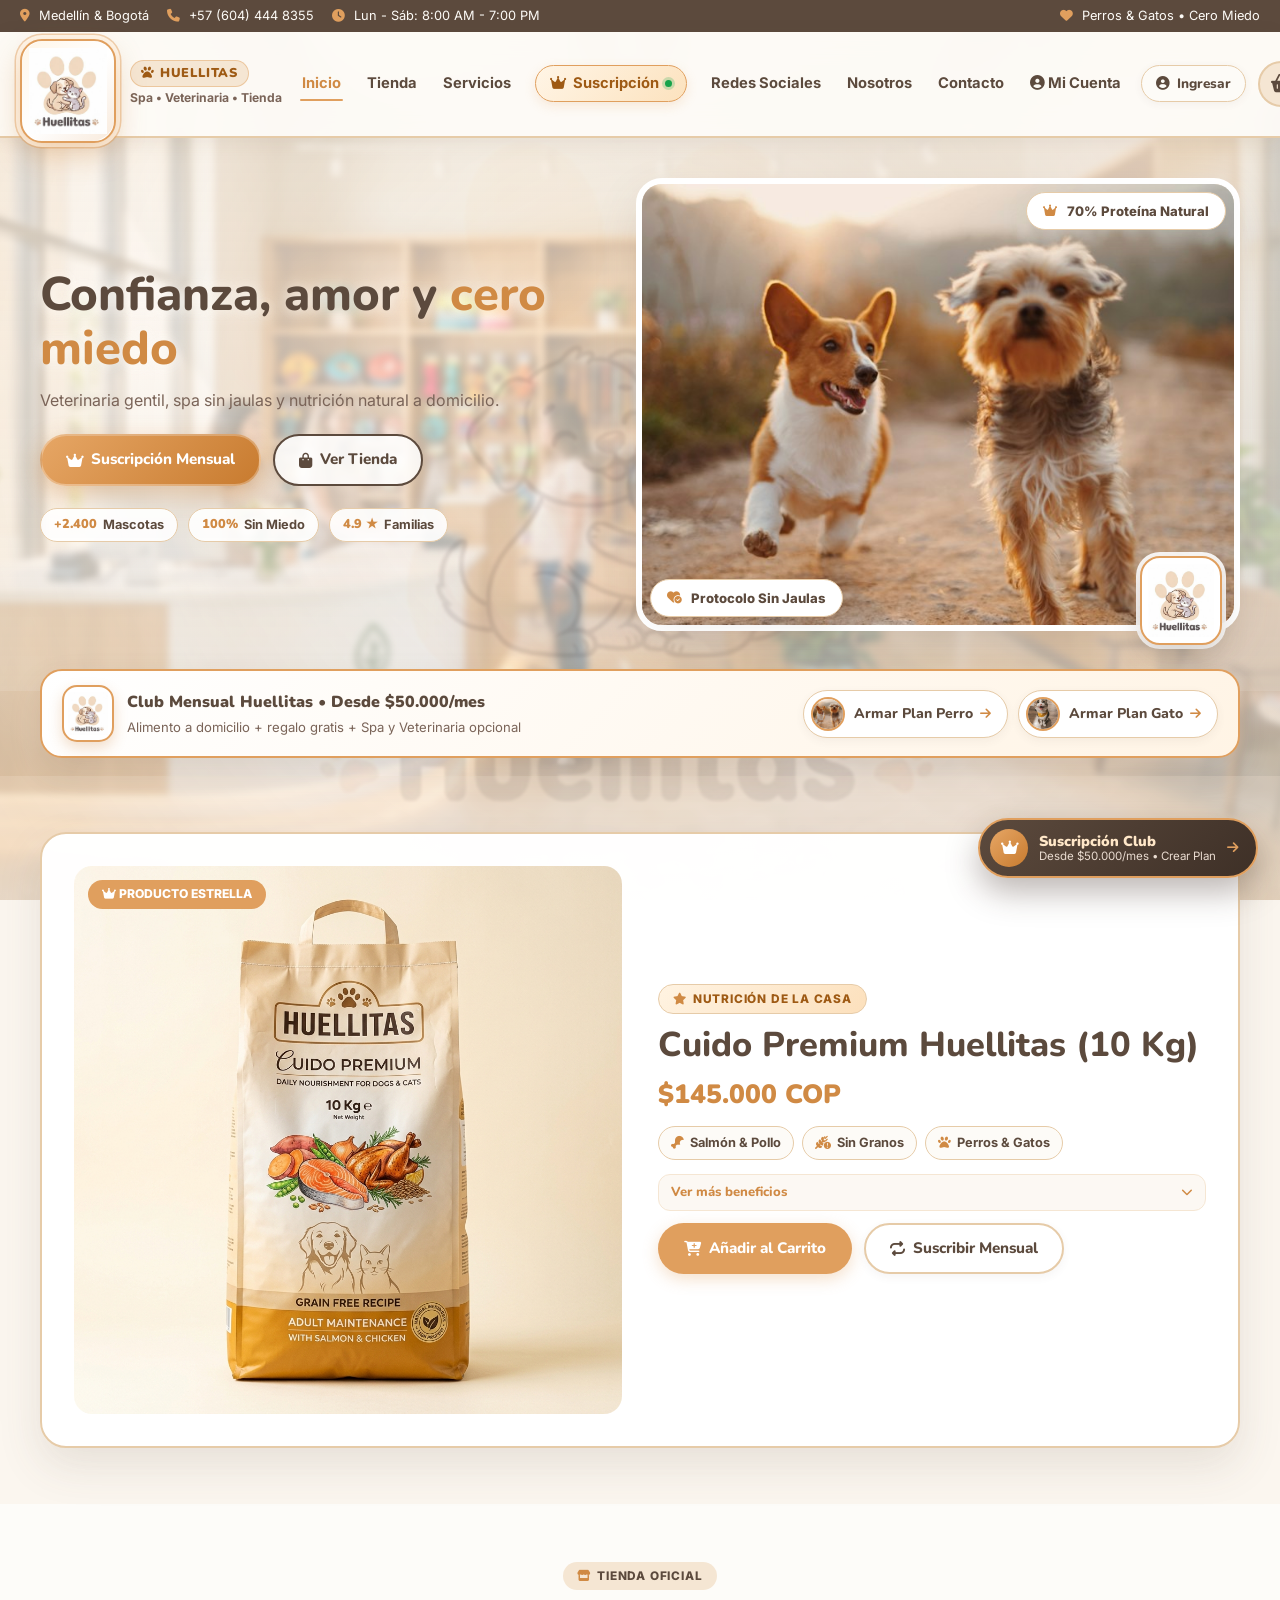
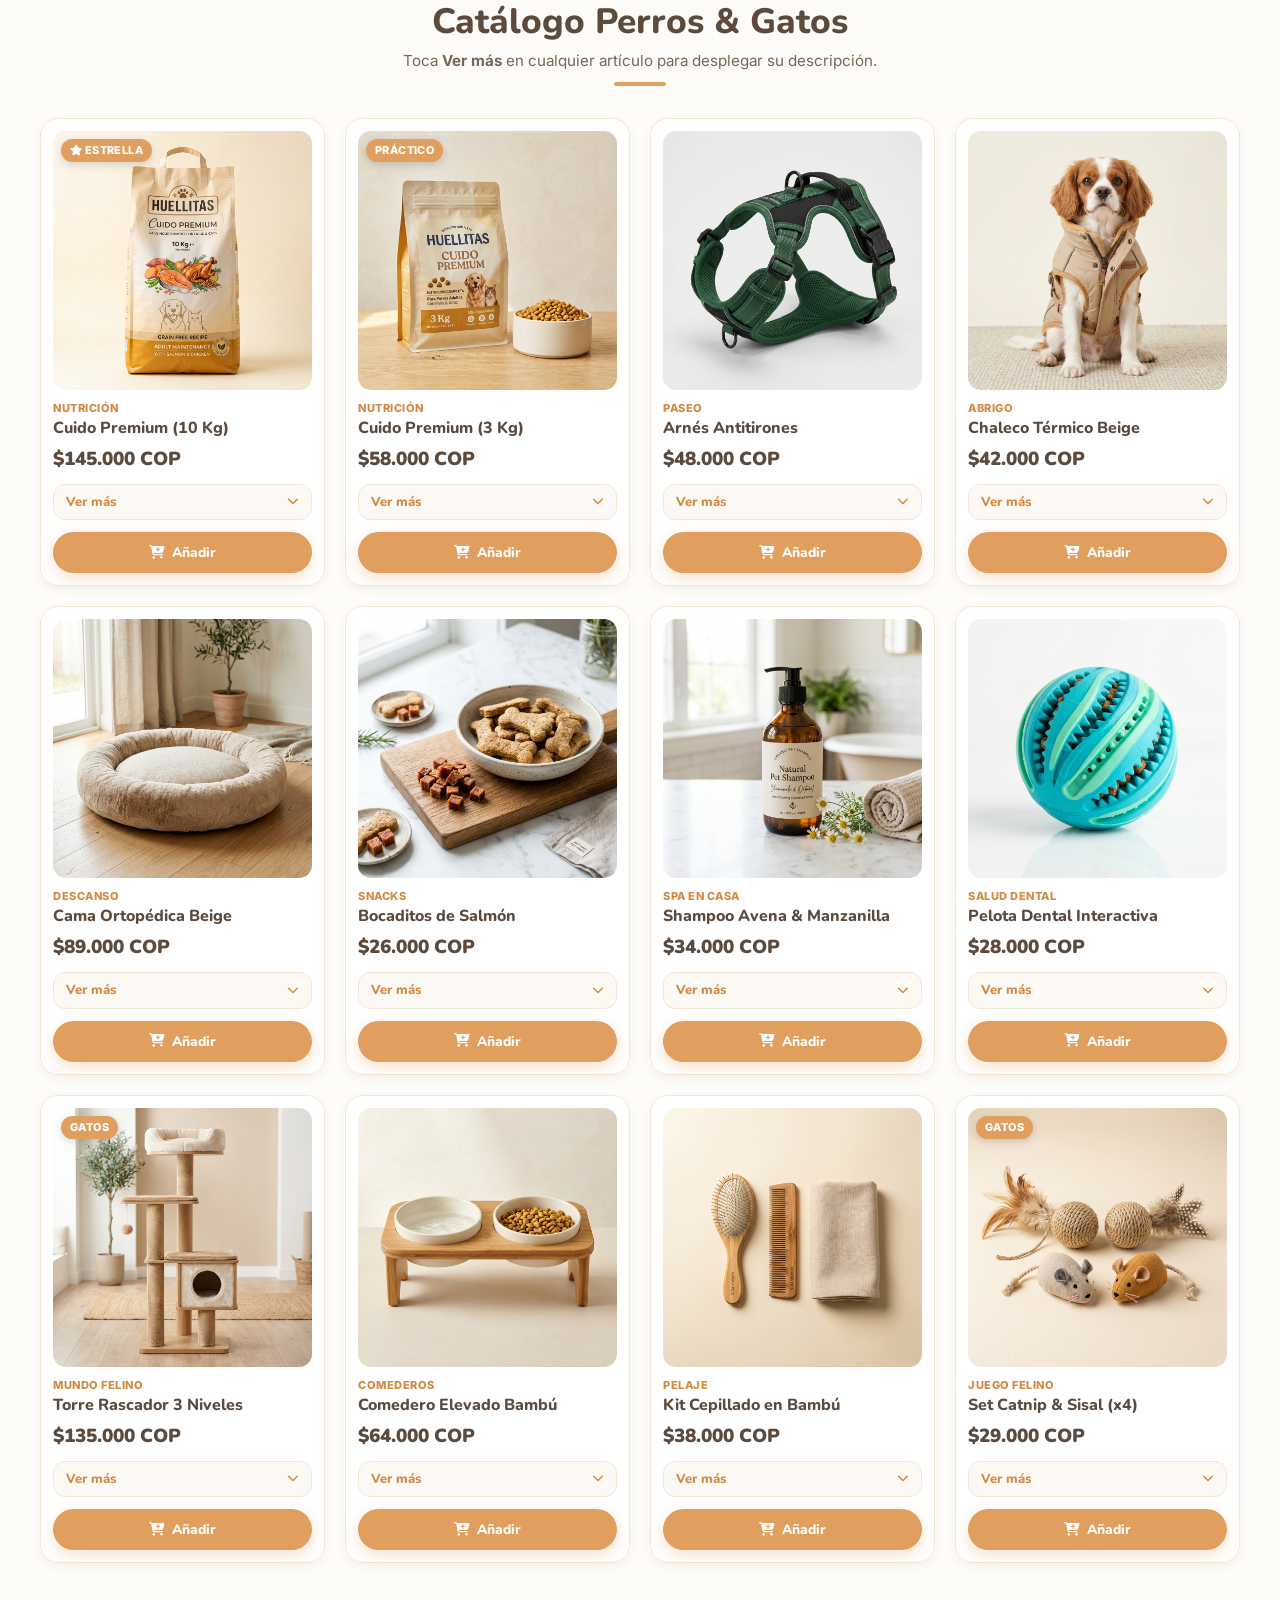
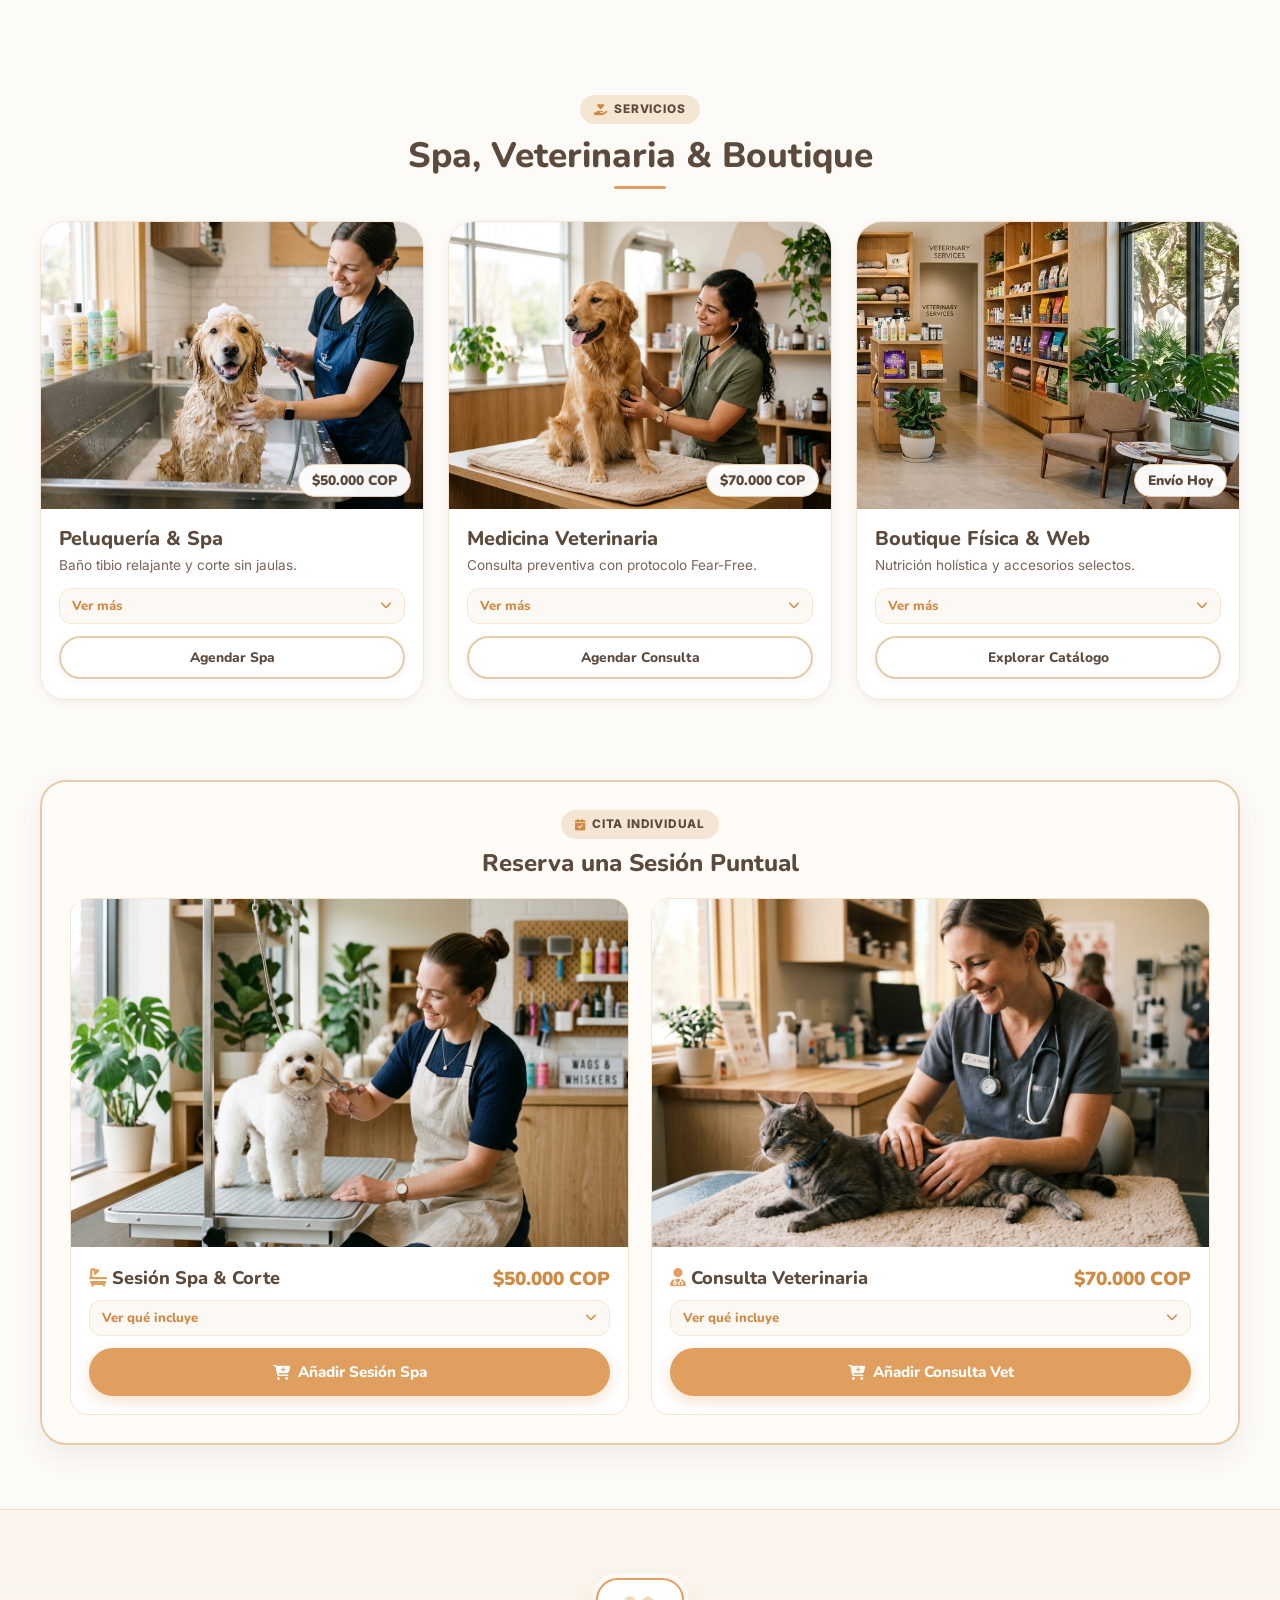
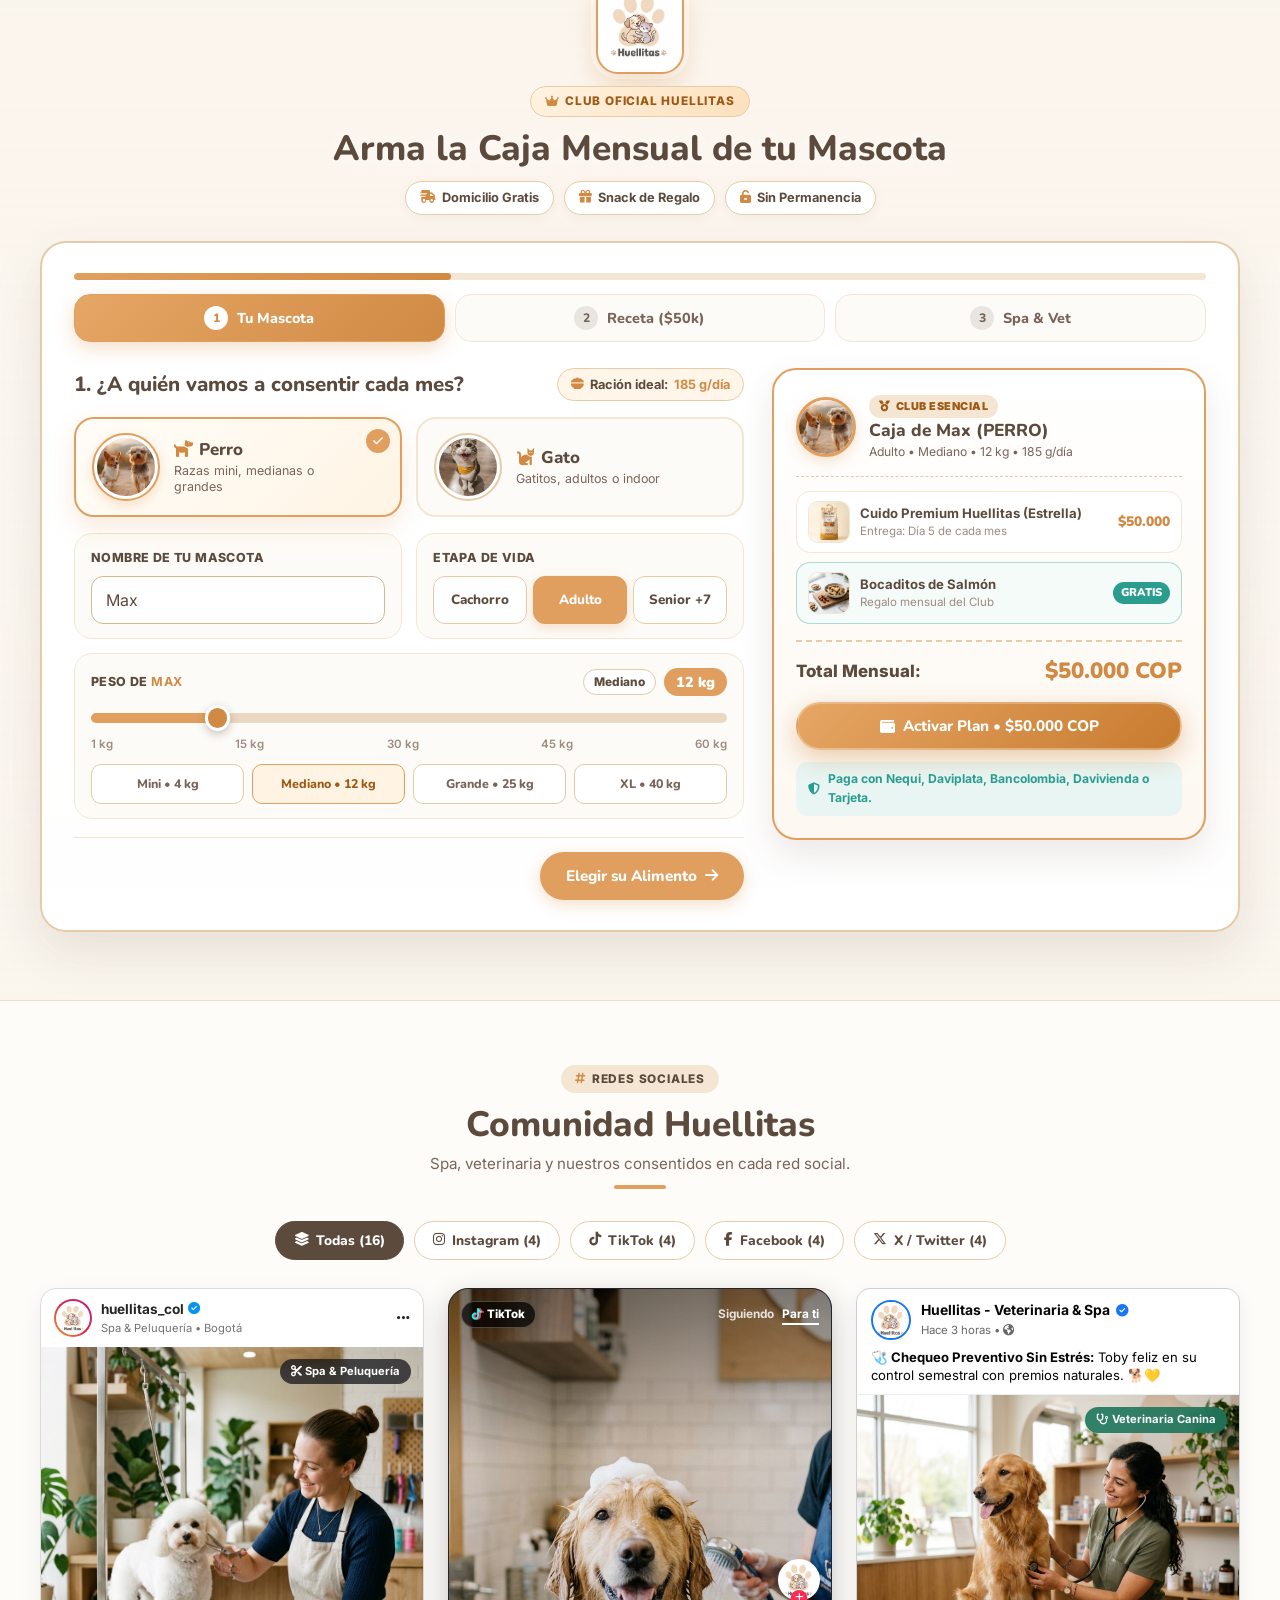
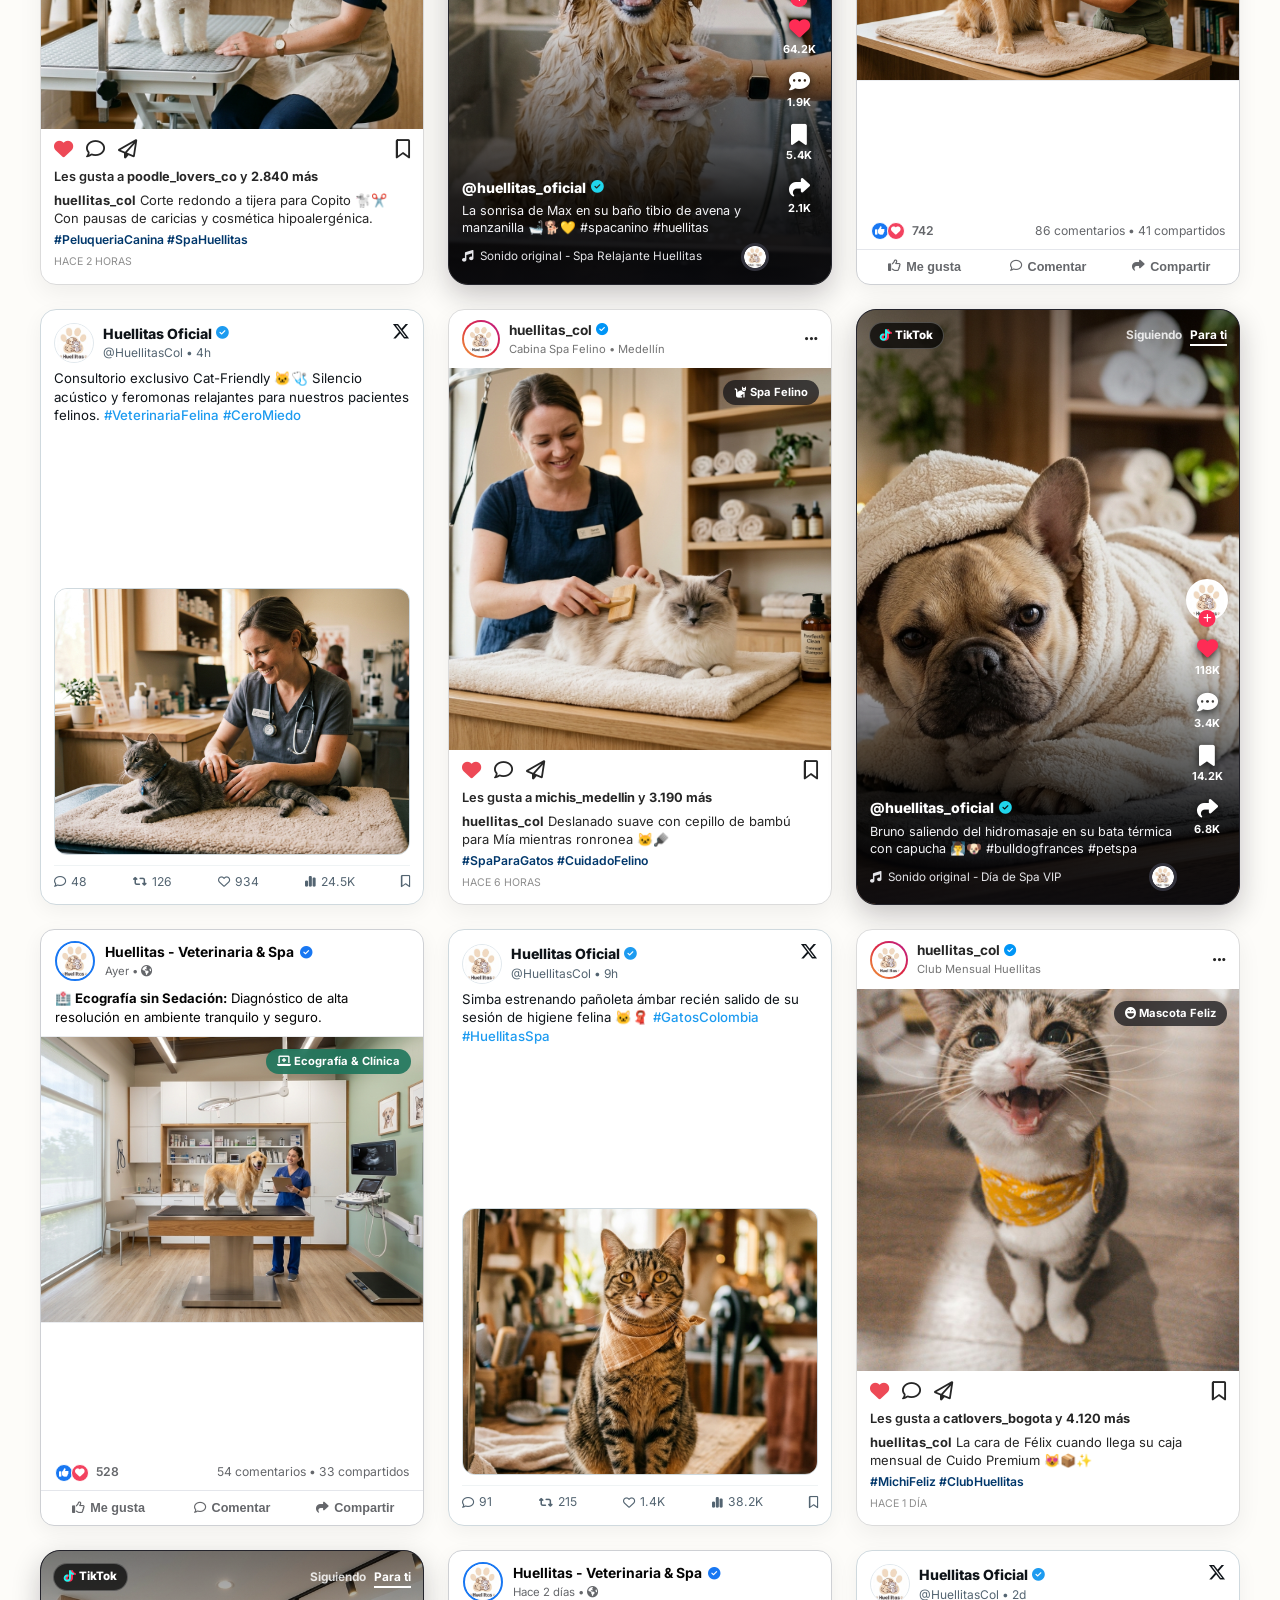
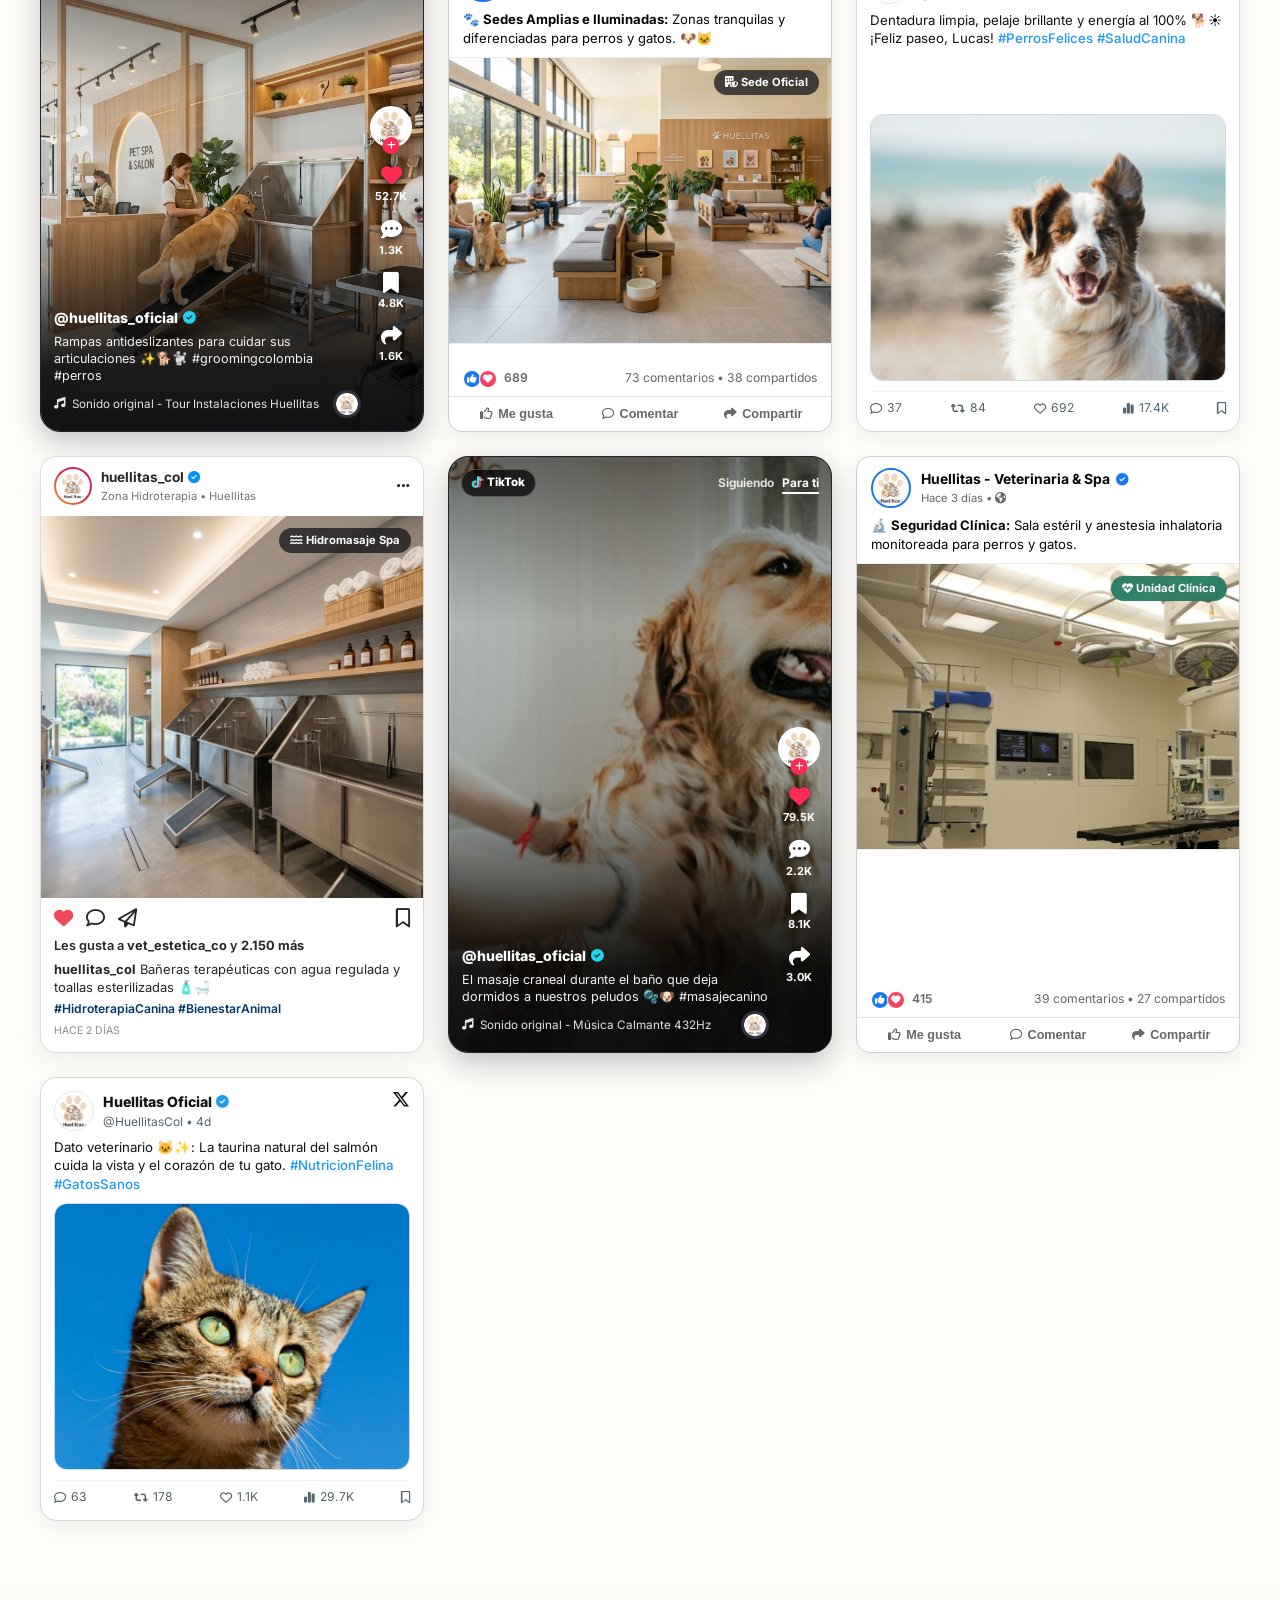
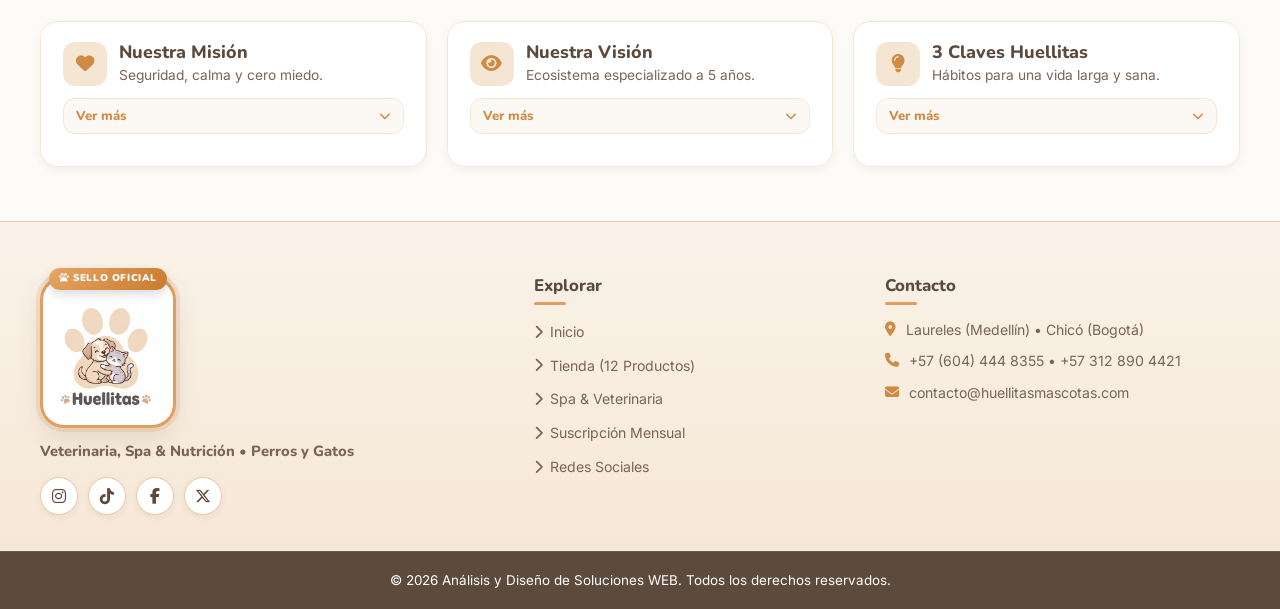
==== commit 7f055131: "Modulo de inicio de sesion visual e interactivo con logo de Huellitas, accesos demo y opciones enriq" ====
--- a/index.html
+++ b/index.html
@@ -16,7 +16,7 @@
   <link rel="stylesheet" href="https://cdnjs.cloudflare.com/ajax/libs/font-awesome/6.5.1/css/all.min.css">
 
   <!-- Estilos Minimalistas Visual-First -->
-  <link rel="stylesheet" href="style.css?v=20261029v12">
+  <link rel="stylesheet" href="style.css?v=20261029v13">
 </head>
 <body>
 
@@ -109,6 +109,9 @@
                 <strong id="dropdownUserName">Administrador</strong>
                 <small id="dropdownUserIdentifier">admin@huellitas.com</small>
               </div>
+              <a href="#suscripcion" class="dropdown-item" id="btnDropdownSubs">
+                <i class="fas fa-crown" aria-hidden="true"></i> Mi Suscripción Club
+              </a>
               <button type="button" class="dropdown-item" id="btnOpenAdminPanel" hidden>
                 <i class="fas fa-shield-cat" aria-hidden="true"></i> Panel Administrador
               </button>
@@ -2127,26 +2130,33 @@
     </div>
   </div>
 
-  <!-- ================= MODAL DE REGISTRO E INICIO DE SESIÓN ================= -->
+  <!-- ================= MODAL DE REGISTRO E INICIO DE SESIÓN (VISUAL & INTERACTIVO) ================= -->
   <div class="modal-overlay" id="authModalOverlay" role="dialog" aria-modal="true" aria-labelledby="authModalTitle">
     <div class="modal-box auth-modal-box">
       <button type="button" class="modal-close-icon-btn" id="btnCloseAuthModal" aria-label="Cerrar ventana">
         <i class="fas fa-times" aria-hidden="true"></i>
       </button>
 
+      <!-- Cabecera con Logo de Huellitas Prominente e Interactivo -->
       <div class="auth-modal-header">
-        <div class="auth-badge-icon">
-          <i class="fas fa-paw" aria-hidden="true"></i>
-        </div>
-        <h3 id="authModalTitle">Comunidad Huellitas</h3>
-        <p class="auth-modal-sub">Inicia sesión o regístrate con tu correo o tu teléfono</p>
-
+        <div class="auth-brand-emblem-wrap">
+          <div class="auth-brand-glow" aria-hidden="true"></div>
+          <div class="auth-brand-emblem">
+            <img src="img/logo-huellitas.jpg" alt="Logo Oficial Huellitas" class="auth-brand-logo" width="120" height="130">
+          </div>
+          <span class="auth-brand-mini-badge"><i class="fas fa-shield-heart" aria-hidden="true"></i> Club Oficial</span>
+        </div>
+
+        <h3 id="authModalTitle" class="auth-brand-title">Club Huellitas</h3>
+        <p class="auth-modal-sub">Tu espacio exclusivo para consentir a tu mascota, gestionar servicios y recibir beneficios</p>
+
+        <!-- Segmented Tab Nav -->
         <div class="auth-tabs-nav" role="tablist">
           <button type="button" class="auth-tab-btn active" id="tabBtnLogin" role="tab" aria-selected="true">
             <i class="fas fa-right-to-bracket" aria-hidden="true"></i> Iniciar Sesión
           </button>
           <button type="button" class="auth-tab-btn" id="tabBtnRegister" role="tab" aria-selected="false">
-            <i class="fas fa-user-plus" aria-hidden="true"></i> Registrarse
+            <i class="fas fa-sparkles" aria-hidden="true"></i> Crear Cuenta
           </button>
         </div>
       </div>
@@ -2154,63 +2164,152 @@
       <div class="auth-alert" id="authAlert" hidden></div>
 
       <!-- FORMULARIO 1: INICIAR SESIÓN -->
-      <form class="auth-form active" id="formLogin" novalidate>
+      <form class="auth-form active" id="formLogin" novalidate autocomplete="on">
         <div class="auth-input-group">
-          <label for="loginIdentificador"><i class="fas fa-user-tag" aria-hidden="true"></i> Correo electrónico o Celular</label>
-          <input type="text" id="loginIdentificador" name="identificador" placeholder="ej: admin@huellitas.com o 3001234567" required autocomplete="username">
+          <label for="loginIdentificador">
+            <i class="fas fa-envelope-open" id="loginIdentIcon" aria-hidden="true"></i>
+            <span>Correo Electrónico o Celular</span>
+          </label>
+          <div class="auth-input-wrap">
+            <input type="text" id="loginIdentificador" name="identificador" placeholder="ej: usuario@huellitas.com o 3001234567" autocomplete="username">
+            <span class="auth-field-badge" id="loginIdentBadge"><i class="fas fa-paw" aria-hidden="true"></i></span>
+          </div>
         </div>
 
         <div class="auth-input-group">
-          <label for="loginPassword"><i class="fas fa-lock" aria-hidden="true"></i> Contraseña</label>
+          <div class="auth-label-row">
+            <label for="loginPassword">
+              <i class="fas fa-lock" aria-hidden="true"></i>
+              <span>Contraseña</span>
+            </label>
+            <button type="button" class="auth-link-btn" id="btnForgotPwd" tabindex="0">¿Olvidaste tu clave?</button>
+          </div>
           <div class="password-input-wrap">
-            <input type="password" id="loginPassword" name="password" placeholder="Tu contraseña" required autocomplete="current-password">
-            <button type="button" class="btn-toggle-pwd" data-target="loginPassword" aria-label="Mostrar contraseña"><i class="fas fa-eye"></i></button>
-          </div>
-        </div>
-
-        <button type="submit" class="btn btn-primary btn-block" id="btnSubmitLogin">
-          <i class="fas fa-arrow-right-to-bracket" aria-hidden="true"></i> Entrar a mi Cuenta
+            <input type="password" id="loginPassword" name="password" placeholder="Tu contraseña de acceso" autocomplete="current-password">
+            <button type="button" class="btn-toggle-pwd" data-target="loginPassword" aria-label="Mostrar u ocultar contraseña">
+              <i class="fas fa-eye"></i>
+            </button>
+          </div>
+        </div>
+
+        <!-- Opciones Básicas: Recordarme -->
+        <div class="auth-remember-row">
+          <label class="auth-custom-checkbox">
+            <input type="checkbox" id="chkRememberMe" checked>
+            <span class="chk-box-visual"><i class="fas fa-check"></i></span>
+            <span class="chk-label-txt">Recordar sesión en este equipo</span>
+          </label>
+        </div>
+
+        <!-- Botón Principal -->
+        <button type="submit" class="btn btn-primary btn-block btn-auth-action" id="btnSubmitLogin">
+          <i class="fas fa-arrow-right-to-bracket" aria-hidden="true"></i>
+          <span>Ingresar a mi Cuenta</span>
         </button>
 
-        <div class="auth-admin-hint">
-          <div class="admin-hint-title"><i class="fas fa-shield-halved" aria-hidden="true"></i> Usuario Administrador Preconfigurado:</div>
-          <p><strong>admin@huellitas.com</strong> &bull; Clave: <code>admin123</code></p>
-          <button type="button" class="btn-auto-admin" id="btnAutoFillAdmin">Autocompletar Administrador</button>
+        <!-- Separador visual moderno -->
+        <div class="auth-or-separator">
+          <span>o continúa con</span>
+        </div>
+
+        <!-- Botones de Redes y Métodos Rápidos -->
+        <div class="auth-social-row">
+          <button type="button" class="btn-social-chip btn-google" id="btnSocialGoogle" title="Continuar con Google">
+            <svg class="google-icon-svg" viewBox="0 0 24 24" width="18" height="18" aria-hidden="true">
+              <path fill="#4285F4" d="M22.56 12.25c0-.78-.07-1.53-.2-2.25H12v4.26h5.92c-.26 1.37-1.04 2.53-2.21 3.31v2.77h3.57c2.08-1.92 3.28-4.74 3.28-8.09z"/>
+              <path fill="#34A853" d="M12 23c2.97 0 5.46-.98 7.28-2.66l-3.57-2.77c-.98.66-2.23 1.06-3.71 1.06-2.86 0-5.29-1.93-6.16-4.53H2.18v2.84C3.99 20.53 7.7 23 12 23z"/>
+              <path fill="#FBBC05" d="M5.84 14.09c-.22-.66-.35-1.36-.35-2.09s.13-1.43.35-2.09V7.06H2.18C1.43 8.55 1 10.22 1 12s.43 3.45 1.18 4.94l2.85-2.22.81-.63z"/>
+              <path fill="#EA4335" d="M12 5.38c1.62 0 3.06.56 4.21 1.64l3.15-3.15C17.45 2.09 14.97 1 12 1 7.7 1 3.99 3.47 2.18 7.06l3.66 2.84c.87-2.6 3.3-4.52 6.16-4.52z"/>
+            </svg>
+            <span>Google</span>
+          </button>
+          <button type="button" class="btn-social-chip btn-fast-pass" id="btnFastPass" title="Acceso Rápido Huellitas">
+            <i class="fas fa-paw" aria-hidden="true"></i>
+            <span>Huellitas Pass</span>
+          </button>
+        </div>
+
+        <!-- Accesos Demo Interactivos (1 Clic) -->
+        <div class="auth-demo-card">
+          <div class="demo-card-title">
+            <i class="fas fa-wand-magic-sparkles" aria-hidden="true"></i>
+            <span>Accesos Rápidos Demo (1 Toque):</span>
+          </div>
+          <div class="demo-chips-group">
+            <button type="button" class="btn-demo-chip admin-chip" id="btnDemoAdmin" title="Probar con rol de Administrador">
+              <i class="fas fa-shield-cat" aria-hidden="true"></i>
+              <span>Demo Administrador</span>
+            </button>
+            <button type="button" class="btn-demo-chip client-chip" id="btnDemoClient" title="Probar con rol de Cliente / Tutor">
+              <i class="fas fa-dog" aria-hidden="true"></i>
+              <span>Demo Cliente</span>
+            </button>
+          </div>
         </div>
       </form>
 
-      <!-- FORMULARIO 2: REGISTRO (CORREO O TELÉFONO) -->
-      <form class="auth-form" id="formRegister" novalidate>
+      <!-- FORMULARIO 2: REGISTRARSE (CREAR CUENTA) -->
+      <form class="auth-form" id="formRegister" novalidate autocomplete="on">
         <div class="auth-input-group">
-          <label for="regNombre"><i class="fas fa-id-card" aria-hidden="true"></i> Nombre completo</label>
-          <input type="text" id="regNombre" name="nombre" placeholder="ej: Laura Martínez" required autocomplete="name">
+          <label for="regNombre">
+            <i class="fas fa-user-tag" aria-hidden="true"></i>
+            <span>Tu Nombre Completo</span>
+          </label>
+          <input type="text" id="regNombre" name="nombre" placeholder="ej: Emmanuel Morales o Laura Martínez" autocomplete="name">
         </div>
 
         <div class="auth-input-group">
-          <label for="regIdentificador"><i class="fas fa-envelope-open-text" aria-hidden="true"></i> Correo electrónico O Teléfono móvil</label>
-          <input type="text" id="regIdentificador" name="identificador" placeholder="ej: laura@correo.com o 3124567890" required>
-          <small class="auth-hint-text"><i class="fas fa-circle-info"></i> Puedes registrarte usando tu correo electrónico o tu número de celular (7 a 15 dígitos).</small>
+          <label for="regMascota">
+            <i class="fas fa-paw" aria-hidden="true"></i>
+            <span>Nombre de tu Mascota</span>
+          </label>
+          <input type="text" id="regMascota" name="mascota" placeholder="ej: Max, Toby, Luna o Mía">
         </div>
 
         <div class="auth-input-group">
-          <label for="regPassword"><i class="fas fa-key" aria-hidden="true"></i> Crea tu Contraseña</label>
+          <label for="regIdentificador">
+            <i class="fas fa-envelope-open" id="regIdentIcon" aria-hidden="true"></i>
+            <span>Correo Electrónico o Celular</span>
+          </label>
+          <input type="text" id="regIdentificador" name="identificador" placeholder="ej: laura@correo.com o 3124567890">
+        </div>
+
+        <div class="auth-input-group">
+          <label for="regPassword">
+            <i class="fas fa-key" aria-hidden="true"></i>
+            <span>Crear Contraseña</span>
+          </label>
           <div class="password-input-wrap">
-            <input type="password" id="regPassword" name="password" placeholder="Mínimo 6 caracteres" required minlength="6" autocomplete="new-password">
-            <button type="button" class="btn-toggle-pwd" data-target="regPassword" aria-label="Mostrar contraseña"><i class="fas fa-eye"></i></button>
-          </div>
-        </div>
-
-        <div class="auth-input-group">
-          <label for="regConfirmPassword"><i class="fas fa-check-double" aria-hidden="true"></i> Confirmar Contraseña</label>
-          <div class="password-input-wrap">
-            <input type="password" id="regConfirmPassword" name="confirm_password" placeholder="Repite tu contraseña" required minlength="6" autocomplete="new-password">
-            <button type="button" class="btn-toggle-pwd" data-target="regConfirmPassword" aria-label="Mostrar contraseña"><i class="fas fa-eye"></i></button>
-          </div>
-        </div>
-
-        <button type="submit" class="btn btn-primary btn-block" id="btnSubmitRegister">
-          <i class="fas fa-user-plus" aria-hidden="true"></i> Crear mi Cuenta
+            <input type="password" id="regPassword" name="password" placeholder="Mínimo 6 caracteres" autocomplete="new-password">
+            <button type="button" class="btn-toggle-pwd" data-target="regPassword" aria-label="Mostrar u ocultar contraseña">
+              <i class="fas fa-eye"></i>
+            </button>
+          </div>
+          <!-- Barra interactiva de fuerza de contraseña -->
+          <div class="pwd-strength-container" aria-hidden="true">
+            <div class="pwd-strength-track">
+              <div class="pwd-strength-bar" id="pwdStrengthBar"></div>
+            </div>
+            <span class="pwd-strength-txt" id="pwdStrengthTxt">Escribe tu contraseña</span>
+          </div>
+        </div>
+
+        <div class="auth-remember-row">
+          <label class="auth-custom-checkbox">
+            <input type="checkbox" id="regTermsCheck" checked>
+            <span class="chk-box-visual"><i class="fas fa-check"></i></span>
+            <span class="chk-label-txt">Deseo unirme al Club Huellitas y recibir beneficios</span>
+          </label>
+        </div>
+
+        <button type="submit" class="btn btn-primary btn-block btn-auth-action" id="btnSubmitRegister">
+          <i class="fas fa-heart" aria-hidden="true"></i>
+          <span>Crear mi Cuenta Huellitas</span>
         </button>
+
+        <p class="auth-disclaimer-txt">
+          Al crear tu cuenta tendrás acceso a reservas prioritarias, descuentos en cuido y registro médico digital.
+        </p>
       </form>
     </div>
   </div>
@@ -2279,6 +2378,6 @@
   </a>
 
   <!-- Script interactivo -->
-  <script src="script.js?v=20261029v12"></script>
+  <script src="script.js?v=20261029v13"></script>
 </body>
 </html>
--- a/style.css
+++ b/style.css
@@ -4818,83 +4818,155 @@
   color: #DC2626;
 }
 
-/* ================= MODAL DE AUTENTICACIÓN Y REGISTRO ================= */
+/* ================= MODAL DE AUTENTICACIÓN Y REGISTRO (LLAMATIVO & VISUAL) ================= */
 .auth-modal-box {
-  max-width: 460px;
-  padding: 28px 24px 24px;
+  max-width: 470px;
+  padding: 30px 26px 24px;
+  background: linear-gradient(180deg, #FFFDFB 0%, #FAF5EE 100%);
+  border-radius: 26px;
+  border: 1.5px solid rgba(224, 159, 94, 0.45);
+  box-shadow: 0 24px 60px rgba(92, 74, 61, 0.28), 0 0 35px rgba(224, 159, 94, 0.16);
+  position: relative;
+  overflow: hidden;
 }
 
 .auth-modal-header {
   text-align: center;
-  margin-bottom: 18px;
-}
-
-.auth-badge-icon {
-  width: 52px;
-  height: 52px;
+  margin-bottom: 16px;
+}
+
+.auth-brand-emblem-wrap {
+  position: relative;
+  display: flex;
+  flex-direction: column;
+  align-items: center;
   margin: 0 auto 10px;
+}
+
+.auth-brand-glow {
+  position: absolute;
+  top: -8px;
+  left: 50%;
+  transform: translateX(-50%);
+  width: 100px;
+  height: 100px;
+  background: radial-gradient(circle, rgba(224, 159, 94, 0.45) 0%, rgba(224, 159, 94, 0) 70%);
   border-radius: 50%;
-  background: #FFF5EA;
-  color: var(--color-acento-hover);
+  z-index: 1;
+  pointer-events: none;
+  animation: authHaloPulse 2.8s ease-in-out infinite alternate;
+}
+
+@keyframes authHaloPulse {
+  0% { transform: translateX(-50%) scale(0.92); opacity: 0.7; }
+  100% { transform: translateX(-50%) scale(1.15); opacity: 1; }
+}
+
+.auth-brand-emblem {
+  position: relative;
+  z-index: 2;
+  width: 82px;
+  height: 90px;
+  border-radius: 22px;
+  background: #FFFFFF;
+  border: 2.5px solid var(--color-acento);
+  box-shadow: 0 8px 22px rgba(158, 90, 20, 0.22);
+  padding: 4px;
   display: flex;
   align-items: center;
   justify-content: center;
-  font-size: 1.5rem;
-  box-shadow: 0 4px 12px rgba(224, 159, 94, 0.2);
-}
-
-.auth-modal-header h3 {
-  font-size: 1.35rem;
-  margin-bottom: 3px;
+  transition: transform 0.3s cubic-bezier(0.34, 1.56, 0.64, 1);
+}
+
+.auth-brand-emblem:hover {
+  transform: scale(1.06) rotate(-2deg);
+}
+
+.auth-brand-logo {
+  width: 100%;
+  height: 100%;
+  aspect-ratio: 370 / 405;
+  object-fit: contain;
+  border-radius: 16px;
+}
+
+.auth-brand-mini-badge {
+  display: inline-flex;
+  align-items: center;
+  gap: 5px;
+  background: #FFF1E0;
+  color: #B25E12;
+  font-size: 0.71rem;
+  font-weight: 900;
+  padding: 3px 11px;
+  border-radius: var(--radius-full);
+  margin-top: 8px;
+  border: 1px solid rgba(224, 159, 94, 0.45);
+  box-shadow: 0 2px 6px rgba(224, 159, 94, 0.15);
+}
+
+.auth-brand-title {
+  font-size: 1.45rem;
+  font-weight: 900;
+  color: var(--color-texto);
+  margin: 6px 0 2px;
+  letter-spacing: -0.02em;
 }
 
 .auth-modal-sub {
-  font-size: 0.84rem;
+  font-size: 0.83rem;
   color: var(--color-texto-suave);
+  line-height: 1.35;
   margin-bottom: 14px;
 }
 
 .auth-tabs-nav {
   display: grid;
   grid-template-columns: 1fr 1fr;
-  gap: 6px;
-  background-color: var(--color-hueso);
+  gap: 5px;
+  background-color: #EFE4D6;
   padding: 4px;
   border-radius: var(--radius-full);
-  border: 1px solid var(--color-beige-oscuro);
+  border: 1px solid rgba(224, 159, 94, 0.35);
 }
 
 .auth-tab-btn {
   border: none;
   background: none;
-  padding: 8px 14px;
+  padding: 9px 14px;
   border-radius: var(--radius-full);
   font-family: 'Nunito', sans-serif;
-  font-size: 0.84rem;
+  font-size: 0.85rem;
   font-weight: 800;
   color: var(--color-texto-suave);
   cursor: pointer;
-  transition: var(--transition);
+  transition: all 0.22s ease;
   display: flex;
   align-items: center;
   justify-content: center;
-  gap: 6px;
+  gap: 7px;
 }
 
 .auth-tab-btn.active {
-  background-color: var(--color-blanco);
+  background-color: #FFFFFF;
   color: var(--color-texto);
-  box-shadow: 0 2px 8px rgba(92, 74, 61, 0.1);
+  box-shadow: 0 3px 10px rgba(92, 74, 61, 0.14);
 }
 
 .auth-form {
   display: none;
   flex-direction: column;
-  gap: 14px;
+  gap: 13px;
 }
 
 .auth-form.active {
   display: flex;
+  animation: authFadeIn 0.25s ease-out;
+}
+
+@keyframes authFadeIn {
+  from { opacity: 0; transform: translateY(6px); }
+  to { opacity: 1; transform: translateY(0); }
 }
 
 .auth-input-group {
@@ -4912,22 +4984,61 @@
   gap: 6px;
 }
 
-.auth-input-group input {
+.auth-input-wrap {
+  position: relative;
+  display: flex;
+  align-items: center;
+}
+
+.auth-input-wrap input,
+.password-input-wrap input {
   width: 100%;
   padding: 10px 14px;
   border: 1.5px solid var(--color-beige-oscuro);
-  border-radius: 12px;
+  border-radius: 13px;
   font-size: 0.9rem;
   font-family: inherit;
   color: var(--color-texto);
   background-color: #FFFFFF;
-  transition: var(--transition);
-}
-
-.auth-input-group input:focus {
+  transition: all 0.2s ease;
+}
+
+.auth-input-wrap input:focus,
+.password-input-wrap input:focus {
   outline: none;
   border-color: var(--color-acento);
-  box-shadow: 0 0 0 3px rgba(224, 159, 94, 0.2);
+  box-shadow: 0 0 0 3px rgba(224, 159, 94, 0.22);
+}
+
+.auth-field-badge {
+  position: absolute;
+  right: 12px;
+  color: var(--color-acento);
+  font-size: 0.85rem;
+  pointer-events: none;
+  opacity: 0.7;
+}
+
+.auth-label-row {
+  display: flex;
+  justify-content: space-between;
+  align-items: center;
+}
+
+.auth-link-btn {
+  background: none;
+  border: none;
+  color: var(--color-acento-hover);
+  font-size: 0.76rem;
+  font-weight: 800;
+  cursor: pointer;
+  text-decoration: underline;
+  padding: 0;
+  transition: color 0.2s ease;
+}
+
+.auth-link-btn:hover {
+  color: #8C4708;
 }
 
 .password-input-wrap {
@@ -4948,13 +5059,227 @@
   color: var(--color-texto-muted);
   cursor: pointer;
   padding: 4px;
-  font-size: 0.95rem;
-}
-
-.auth-hint-text {
+  font-size: 0.92rem;
+  transition: color 0.2s;
+}
+
+.btn-toggle-pwd:hover {
+  color: var(--color-texto);
+}
+
+.auth-remember-row {
+  display: flex;
+  align-items: center;
+  justify-content: space-between;
+  margin: 1px 0 2px;
+}
+
+.auth-custom-checkbox {
+  display: inline-flex;
+  align-items: center;
+  gap: 8px;
+  font-size: 0.81rem;
+  color: var(--color-texto-suave);
+  cursor: pointer;
+  user-select: none;
+}
+
+.auth-custom-checkbox input {
+  position: absolute;
+  opacity: 0;
+  cursor: pointer;
+}
+
+.chk-box-visual {
+  width: 18px;
+  height: 18px;
+  border-radius: 6px;
+  border: 1.5px solid var(--color-beige-oscuro);
+  background: #FFFFFF;
+  display: flex;
+  align-items: center;
+  justify-content: center;
+  font-size: 0.65rem;
+  color: transparent;
+  transition: all 0.2s;
+}
+
+.auth-custom-checkbox input:checked ~ .chk-box-visual {
+  background: var(--color-acento);
+  border-color: var(--color-acento);
+  color: #FFFFFF;
+}
+
+.btn-auth-action {
+  padding: 12px 18px;
+  font-size: 0.94rem;
+  font-weight: 900;
+  border-radius: var(--radius-full);
+  display: flex;
+  align-items: center;
+  justify-content: center;
+  gap: 8px;
+  box-shadow: 0 4px 14px rgba(224, 159, 94, 0.35);
+  transition: transform 0.2s ease, box-shadow 0.2s ease;
+}
+
+.btn-auth-action:hover {
+  transform: translateY(-2px);
+  box-shadow: 0 6px 18px rgba(224, 159, 94, 0.45);
+}
+
+.auth-or-separator {
+  display: flex;
+  align-items: center;
+  margin: 4px 0;
+  color: var(--color-texto-muted);
   font-size: 0.74rem;
+  text-transform: uppercase;
+  letter-spacing: 0.05em;
+  font-weight: 700;
+}
+
+.auth-or-separator::before,
+.auth-or-separator::after {
+  content: '';
+  flex: 1;
+  height: 1px;
+  background: var(--color-beige-oscuro);
+}
+
+.auth-or-separator span {
+  padding: 0 10px;
+}
+
+.auth-social-row {
+  display: grid;
+  grid-template-columns: 1fr 1fr;
+  gap: 8px;
+}
+
+.btn-social-chip {
+  display: flex;
+  align-items: center;
+  justify-content: center;
+  gap: 8px;
+  padding: 9px 12px;
+  border: 1.5px solid var(--color-beige-oscuro);
+  border-radius: 12px;
+  background: #FFFFFF;
+  font-size: 0.81rem;
+  font-weight: 800;
+  color: var(--color-texto);
+  cursor: pointer;
+  transition: all 0.2s ease;
+  font-family: inherit;
+}
+
+.btn-social-chip:hover {
+  border-color: var(--color-acento);
+  background: #FFF9F3;
+  transform: translateY(-1.5px);
+  box-shadow: 0 3px 8px rgba(92, 74, 61, 0.08);
+}
+
+.btn-fast-pass i {
+  color: var(--color-acento);
+}
+
+.auth-demo-card {
+  background: linear-gradient(135deg, #FFF9F2 0%, #FDF4E7 100%);
+  border: 1.5px dashed rgba(224, 159, 94, 0.55);
+  border-radius: 16px;
+  padding: 10px 12px;
+  margin-top: 2px;
+}
+
+.demo-card-title {
+  font-size: 0.75rem;
+  font-weight: 800;
+  color: #9E5A14;
+  display: flex;
+  align-items: center;
+  gap: 6px;
+  margin-bottom: 7px;
+}
+
+.demo-chips-group {
+  display: grid;
+  grid-template-columns: 1fr 1fr;
+  gap: 6px;
+}
+
+.btn-demo-chip {
+  display: flex;
+  align-items: center;
+  justify-content: center;
+  gap: 6px;
+  padding: 7px 8px;
+  border-radius: var(--radius-full);
+  font-size: 0.74rem;
+  font-weight: 800;
+  cursor: pointer;
+  border: 1px solid rgba(224, 159, 94, 0.4);
+  background: #FFFFFF;
+  transition: all 0.2s ease;
+  font-family: inherit;
+}
+
+.btn-demo-chip.admin-chip {
+  color: #B91C1C;
+  border-color: #FECACA;
+}
+
+.btn-demo-chip.admin-chip:hover {
+  background: #FEE2E2;
+  transform: translateY(-1px);
+}
+
+.btn-demo-chip.client-chip {
+  color: #047857;
+  border-color: #A7F3D0;
+}
+
+.btn-demo-chip.client-chip:hover {
+  background: #D1FAE5;
+  transform: translateY(-1px);
+}
+
+.pwd-strength-container {
+  margin-top: 4px;
+  display: flex;
+  align-items: center;
+  gap: 8px;
+}
+
+.pwd-strength-track {
+  flex: 1;
+  height: 5px;
+  background: #E5E7EB;
+  border-radius: 99px;
+  overflow: hidden;
+}
+
+.pwd-strength-bar {
+  height: 100%;
+  width: 0%;
+  background: #EF4444;
+  border-radius: 99px;
+  transition: width 0.3s ease, background-color 0.3s ease;
+}
+
+.pwd-strength-txt {
+  font-size: 0.71rem;
+  font-weight: 700;
   color: var(--color-texto-muted);
-  line-height: 1.3;
+}
+
+.auth-disclaimer-txt {
+  font-size: 0.71rem;
+  color: var(--color-texto-muted);
+  text-align: center;
+  line-height: 1.35;
+  margin-top: 3px;
 }
 
 .auth-alert {
@@ -4978,49 +5303,6 @@
   background-color: #E8F5F3;
   color: #15803D;
   border: 1px solid #86EFAC;
-}
-
-.auth-admin-hint {
-  background: #FFF9F2;
-  border: 1.5px dashed var(--color-acento);
-  border-radius: 14px;
-  padding: 12px;
-  font-size: 0.8rem;
-  color: var(--color-texto-suave);
-  text-align: center;
-}
-
-.admin-hint-title {
-  font-weight: 800;
-  color: #9E5A14;
-  margin-bottom: 4px;
-}
-
-.auth-admin-hint code {
-  background: #FFE8CC;
-  padding: 2px 6px;
-  border-radius: 6px;
-  font-weight: 700;
-  color: #9E5A14;
-}
-
-.btn-auto-admin {
-  margin-top: 8px;
-  background-color: #FFFFFF;
-  border: 1px solid var(--color-acento);
-  color: #9E5A14;
-  font-family: 'Nunito', sans-serif;
-  font-size: 0.76rem;
-  font-weight: 800;
-  padding: 4px 12px;
-  border-radius: var(--radius-full);
-  cursor: pointer;
-  transition: var(--transition);
-}
-
-.btn-auto-admin:hover {
-  background-color: var(--color-acento);
-  color: #FFFFFF;
 }
 
 /* ================= MODAL DEL PANEL DE ADMINISTRADOR ================= */
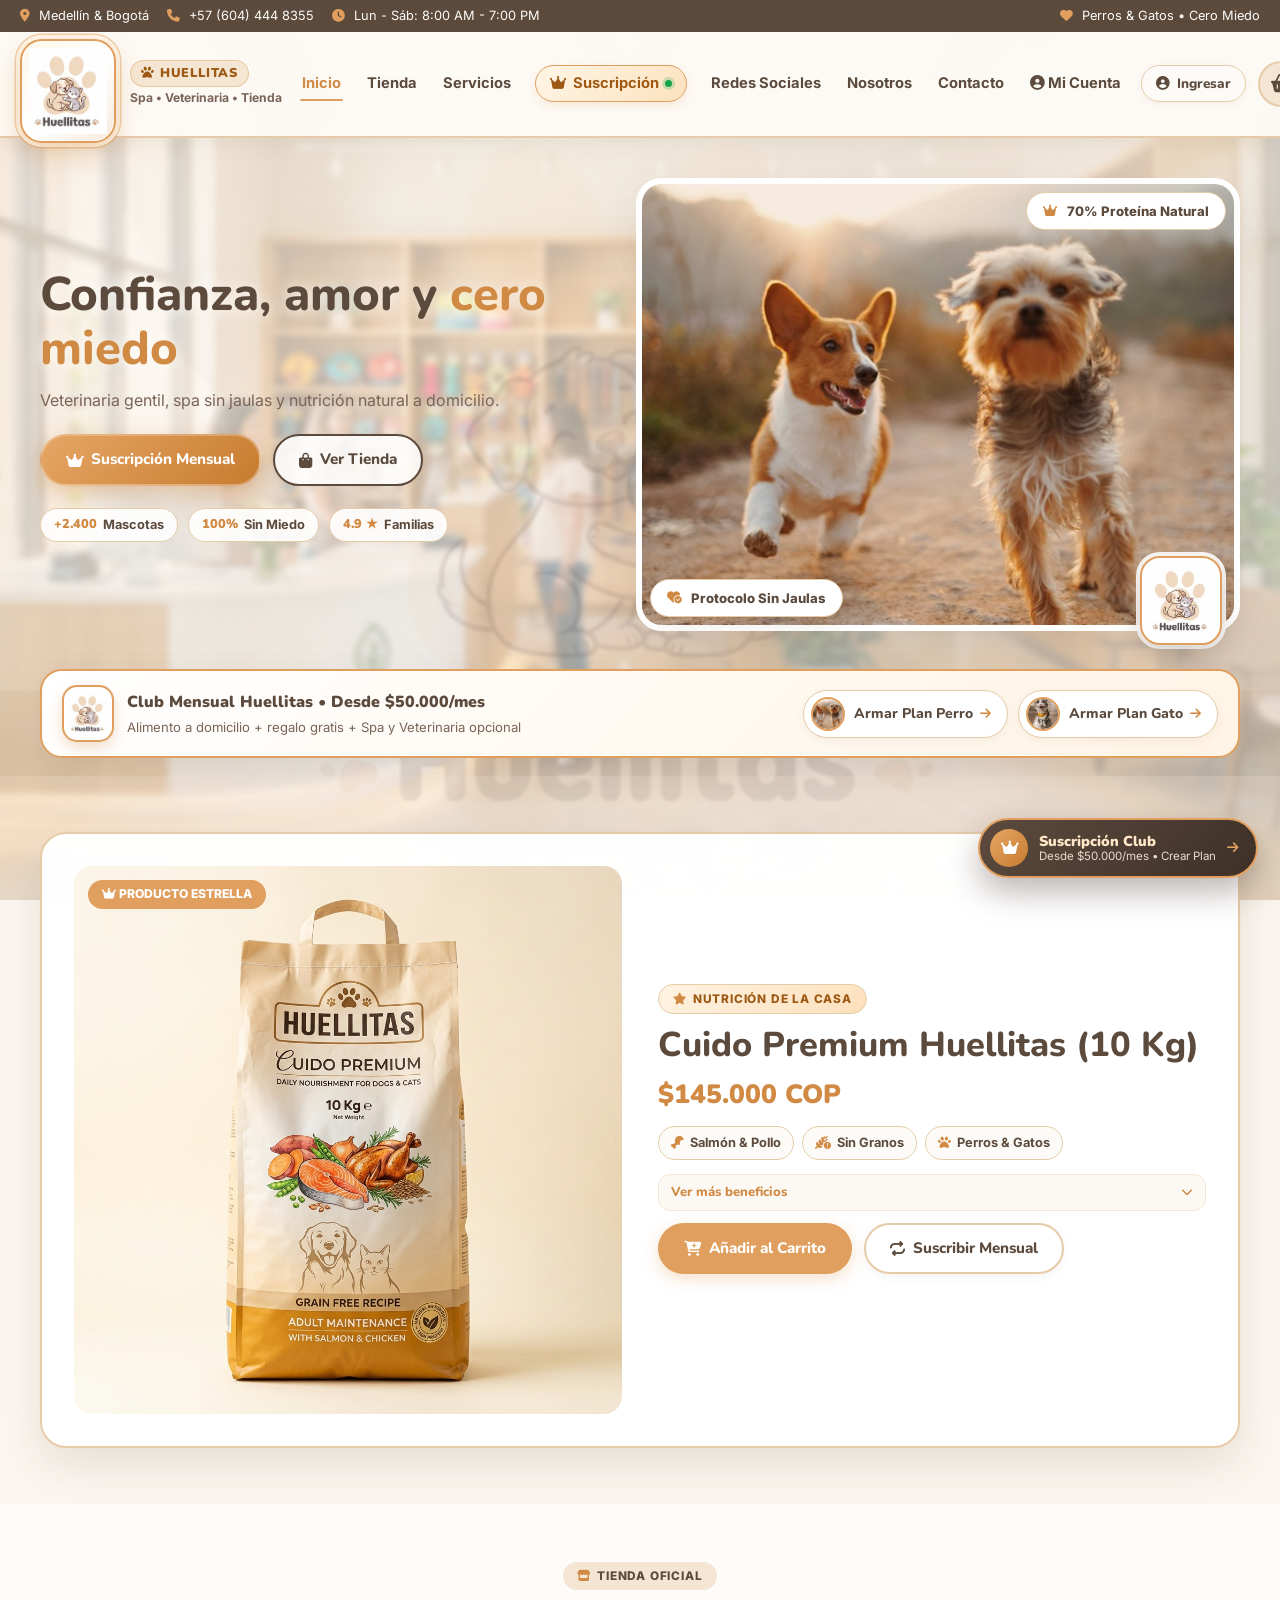
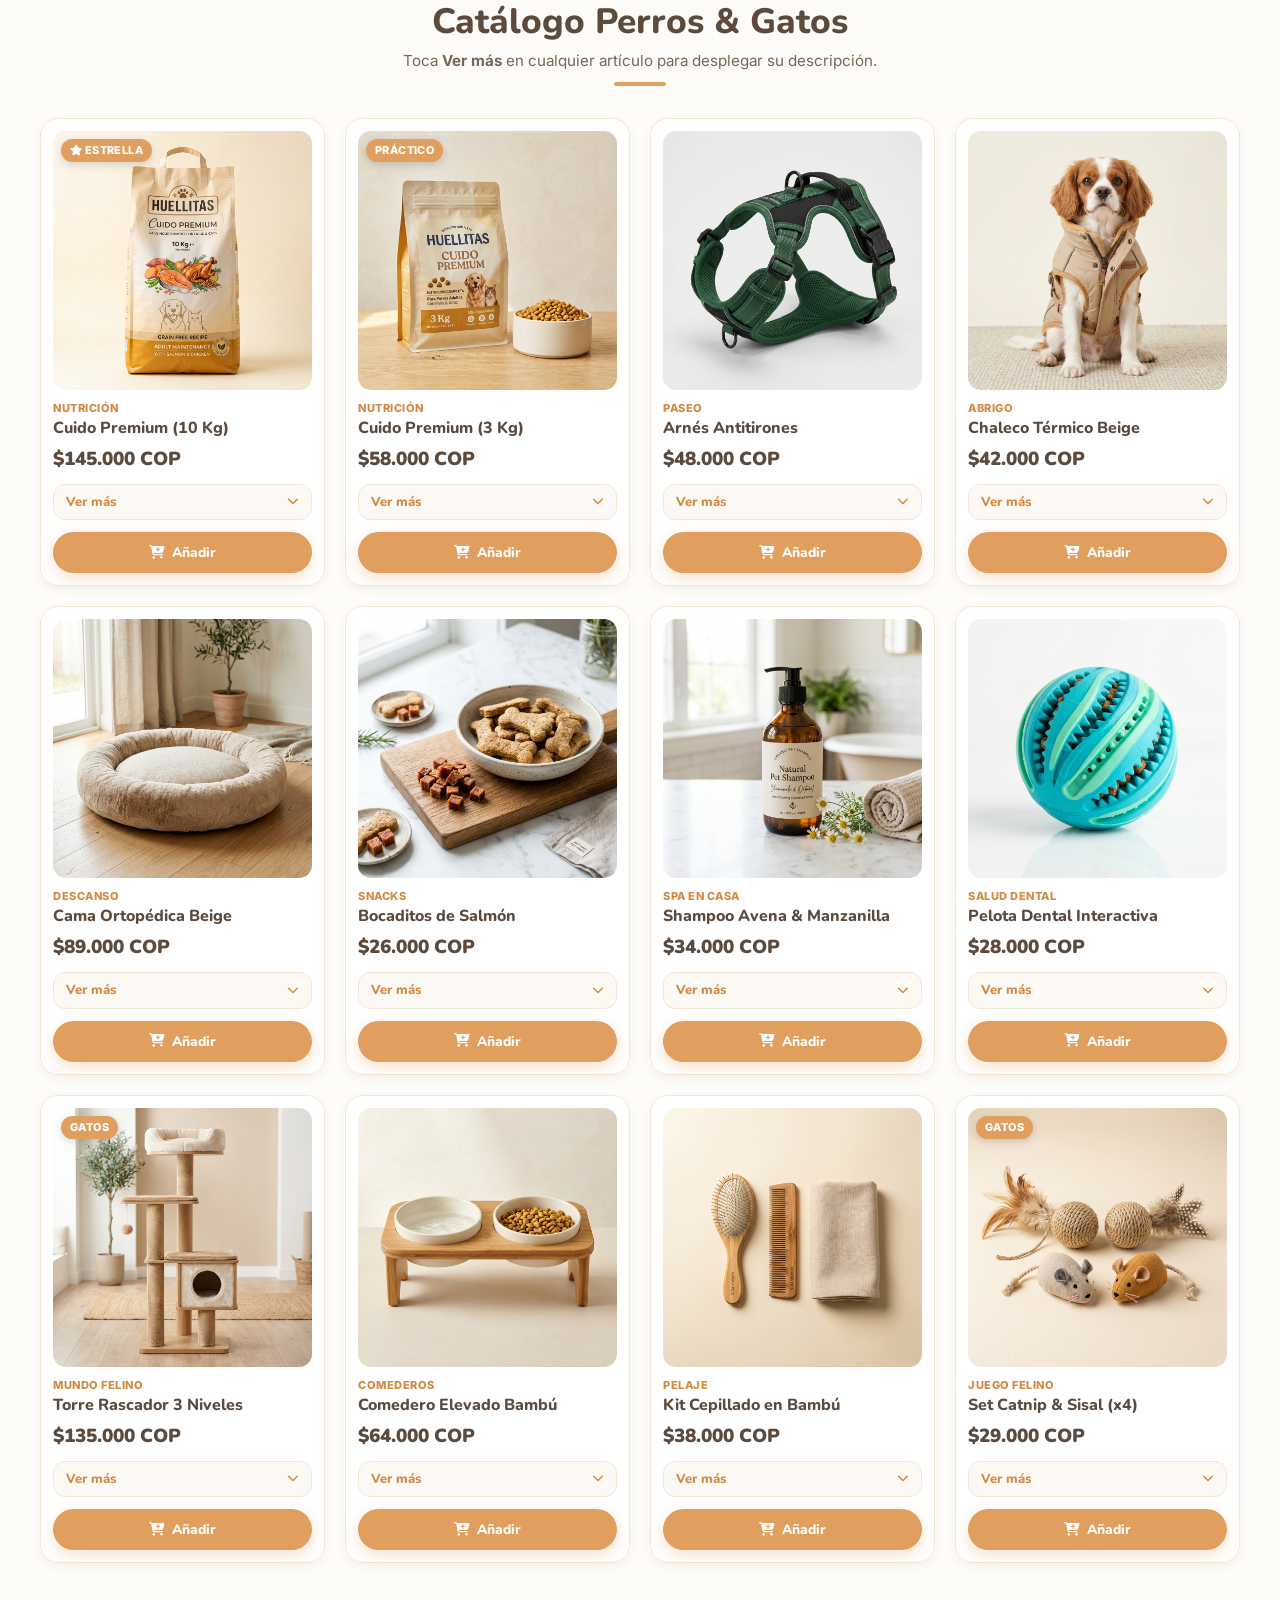
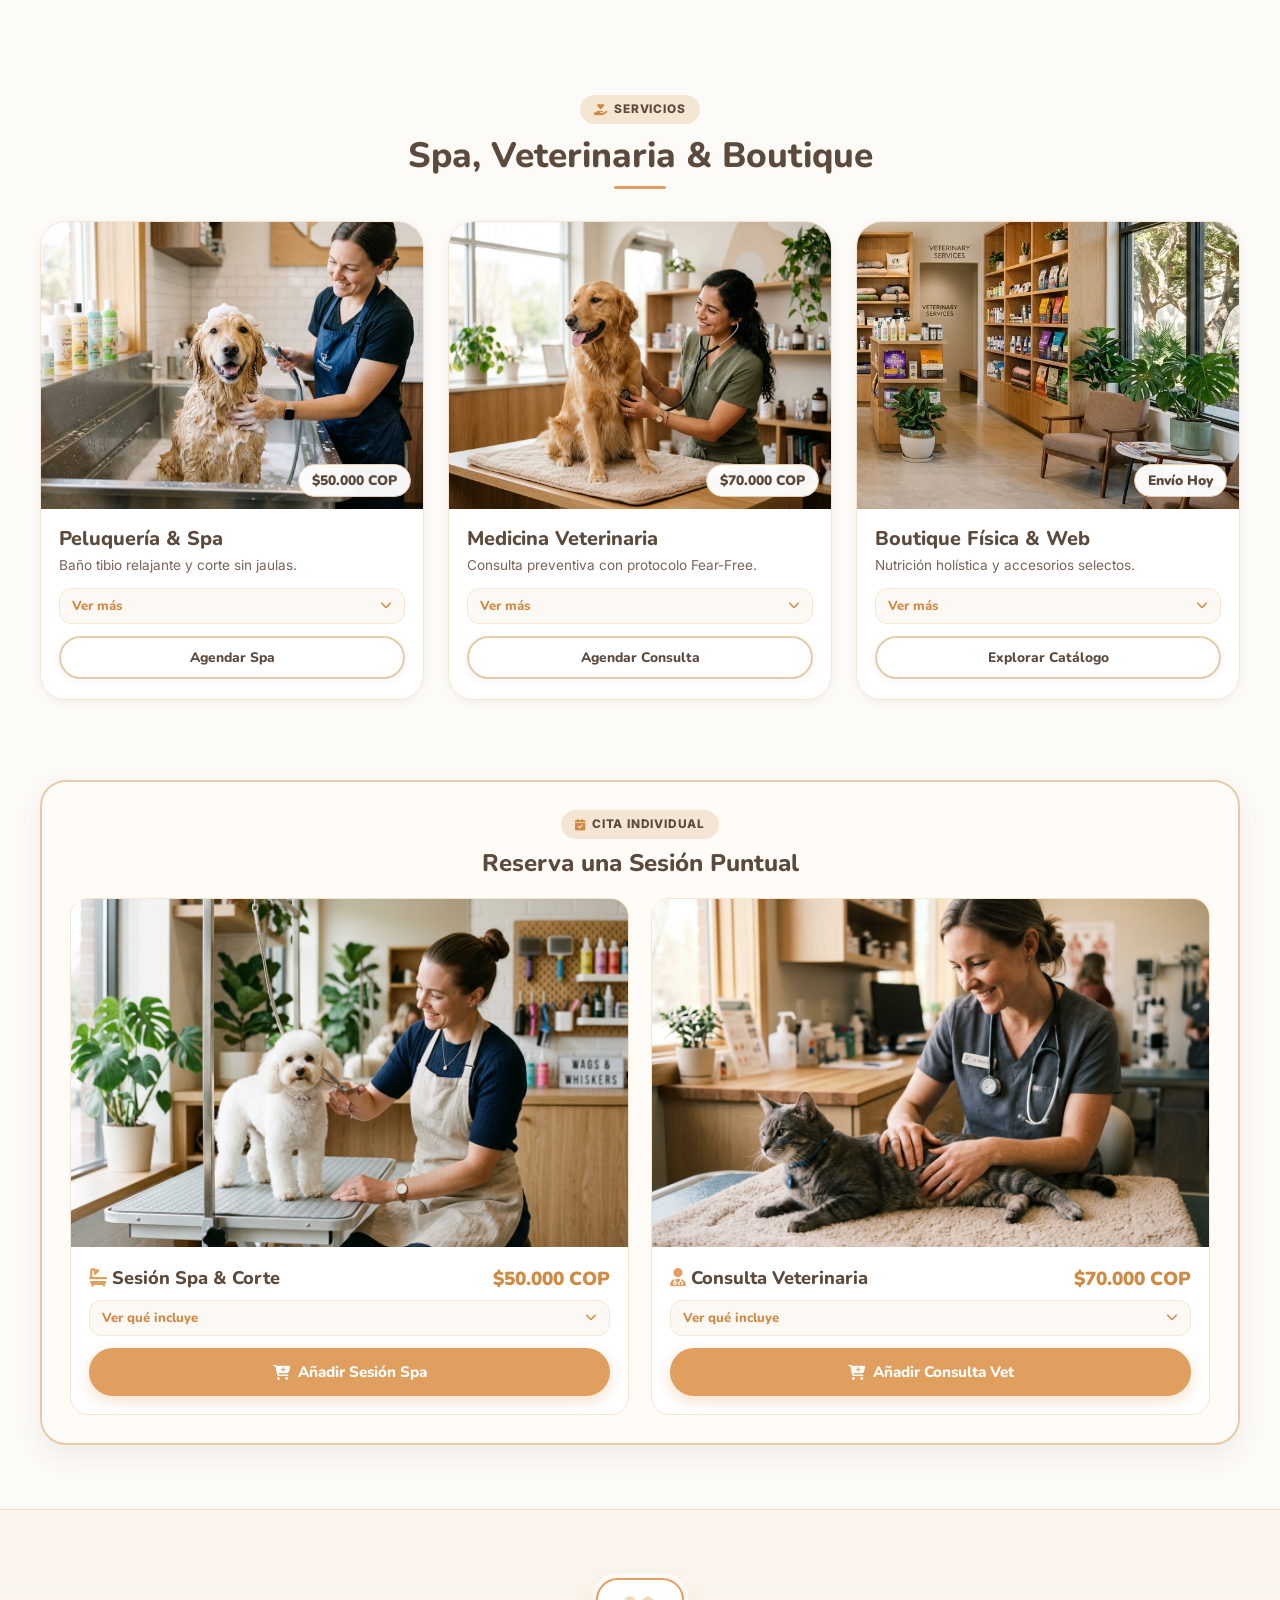
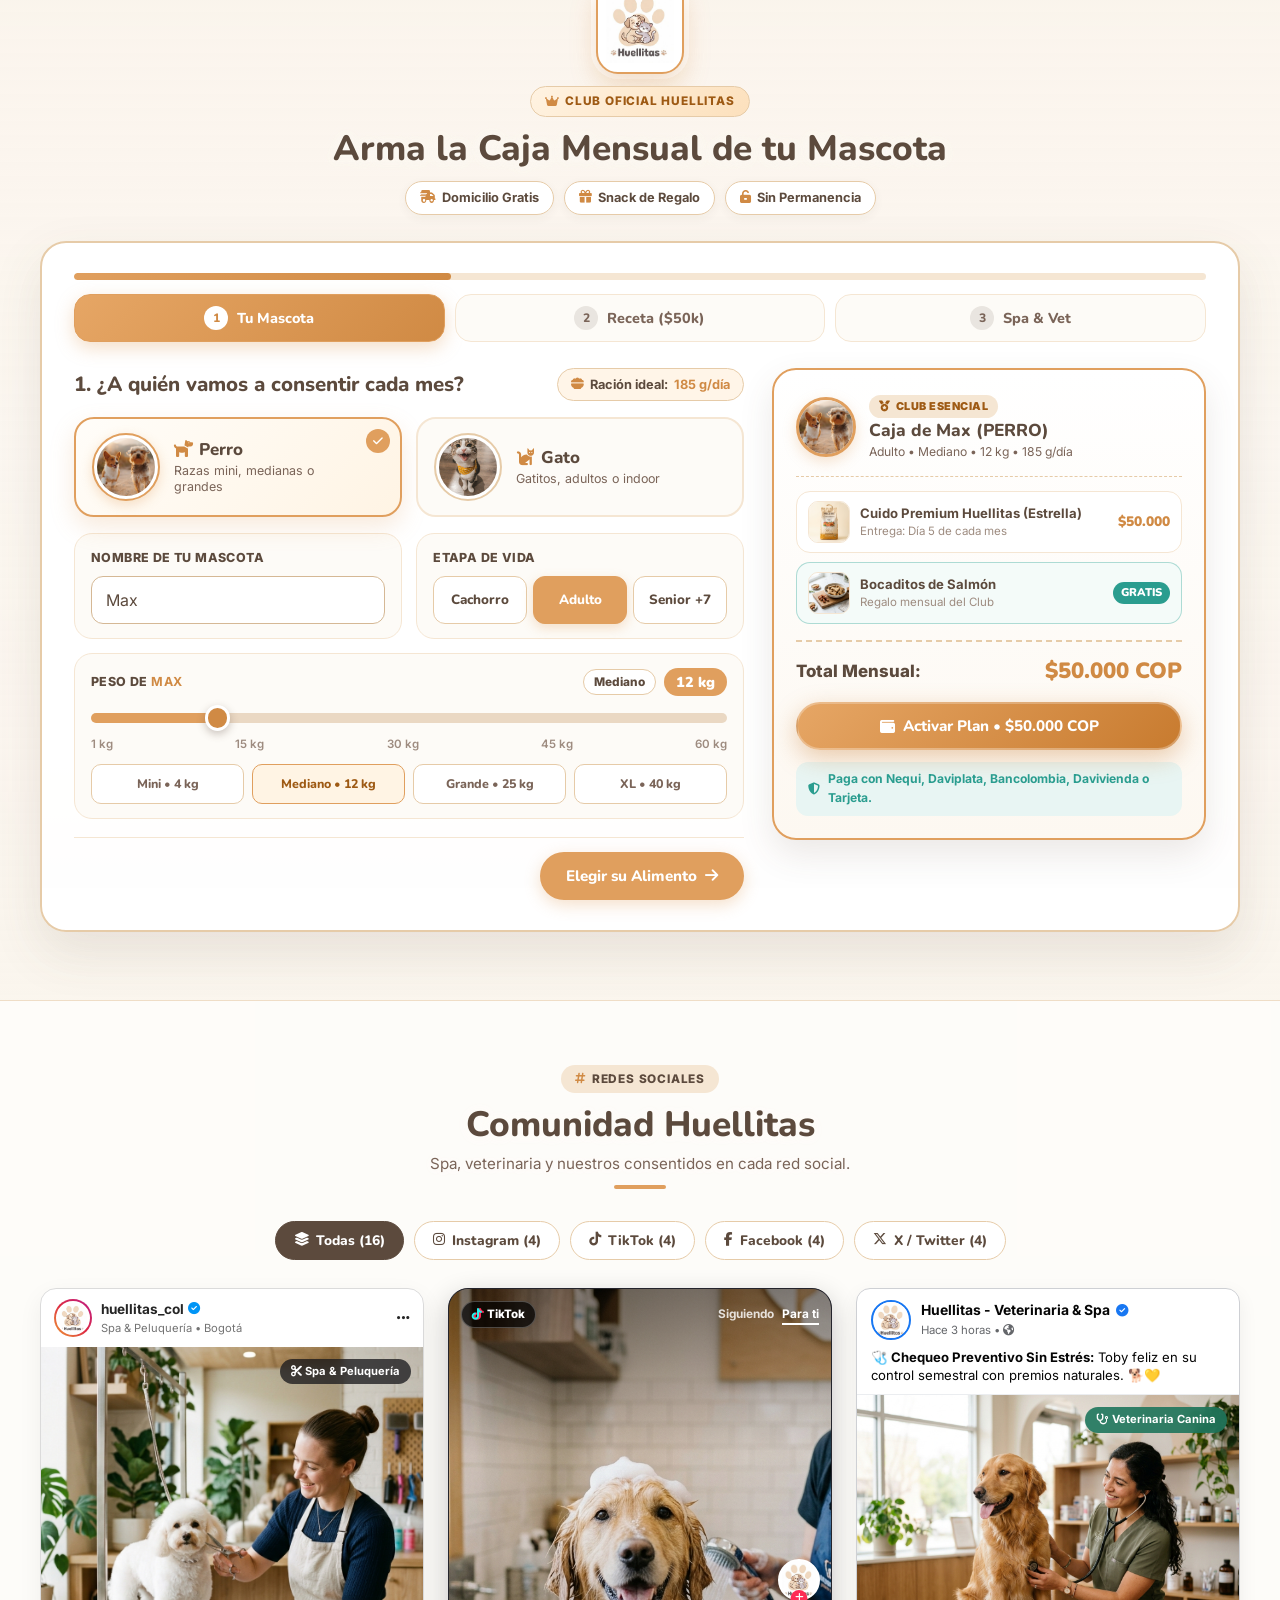
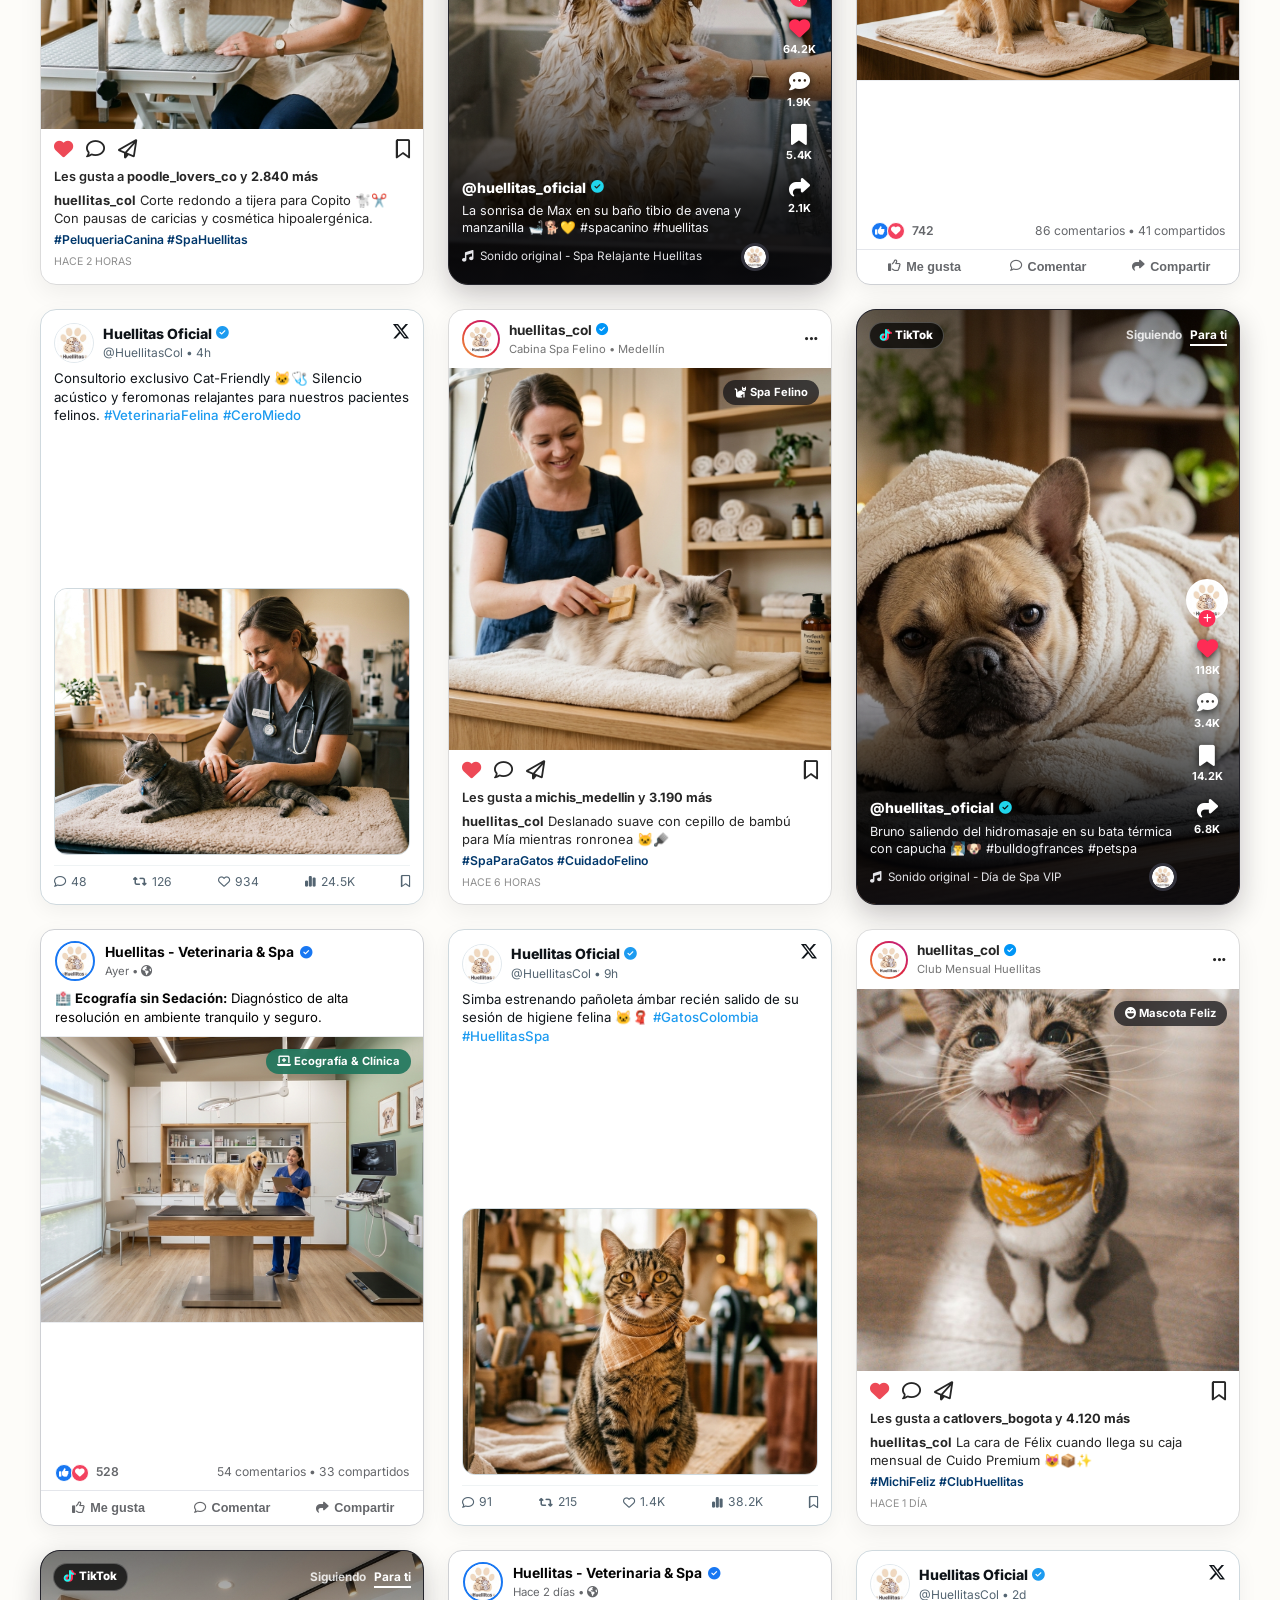
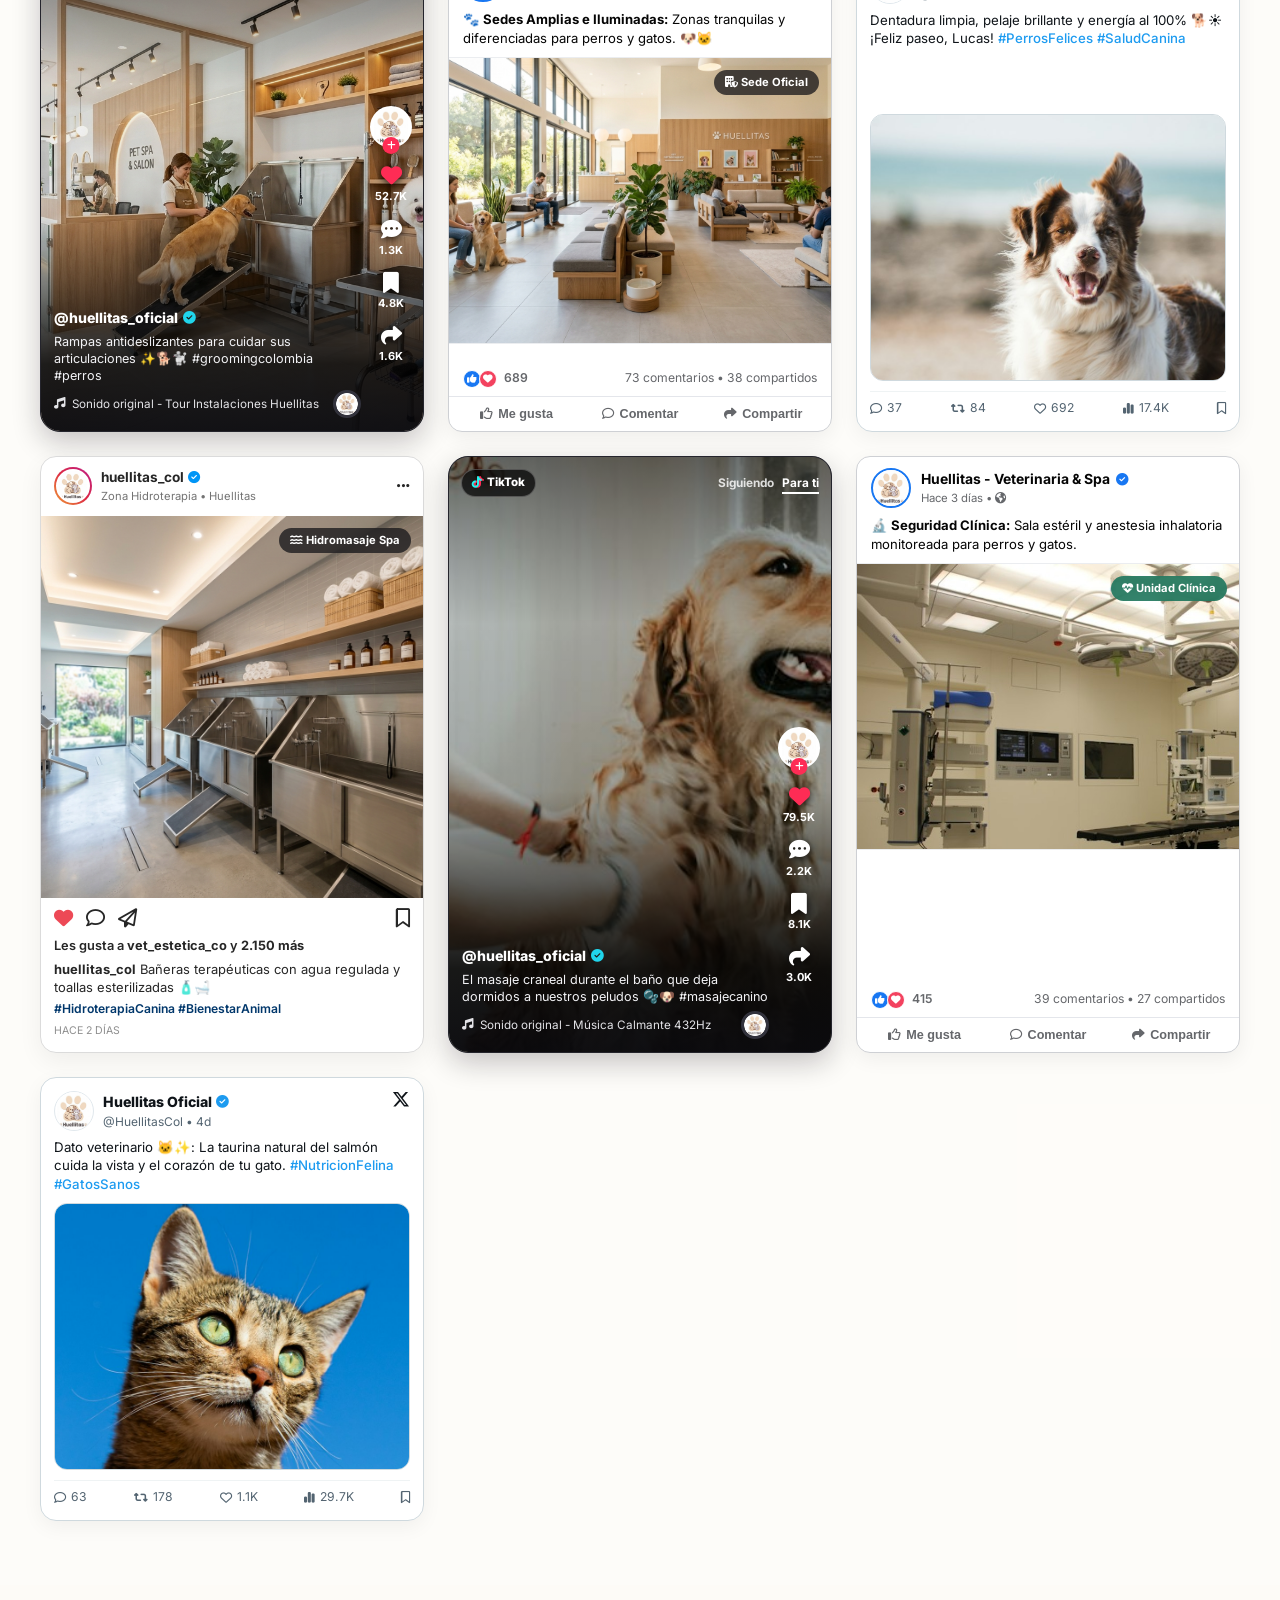
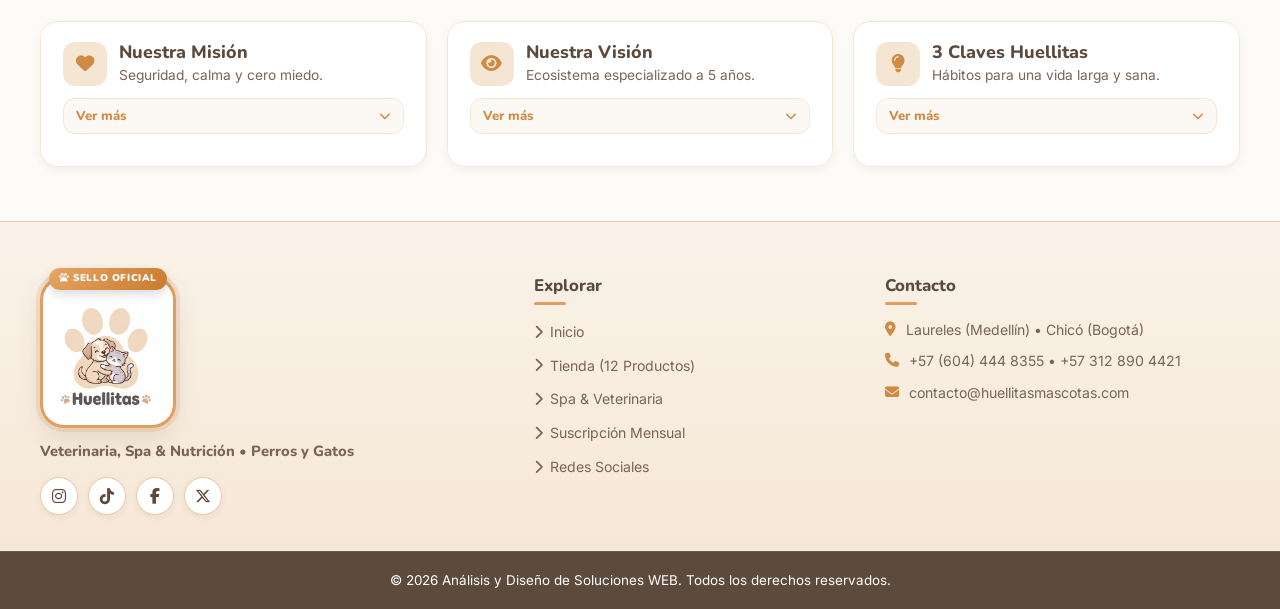
==== commit 0e66142e: "Corregir visibilidad de boton ingresar al iniciar sesion y anadir control de cierre total al menu de" ====
--- a/index.html
+++ b/index.html
@@ -16,7 +16,7 @@
   <link rel="stylesheet" href="https://cdnjs.cloudflare.com/ajax/libs/font-awesome/6.5.1/css/all.min.css">
 
   <!-- Estilos Minimalistas Visual-First -->
-  <link rel="stylesheet" href="style.css?v=20261029v13">
+  <link rel="stylesheet" href="style.css?v=20261029v14">
 </head>
 <body>
 
@@ -106,8 +106,13 @@
             </button>
             <div class="user-dropdown-menu" id="userDropdownMenu" hidden>
               <div class="user-dropdown-header">
-                <strong id="dropdownUserName">Administrador</strong>
-                <small id="dropdownUserIdentifier">admin@huellitas.com</small>
+                <div class="dropdown-user-info">
+                  <strong id="dropdownUserName">Administrador</strong>
+                  <small id="dropdownUserIdentifier">admin@huellitas.com</small>
+                </div>
+                <button type="button" class="dropdown-close-btn" id="btnCloseUserDropdown" aria-label="Cerrar menú desplegable">
+                  <i class="fas fa-times" aria-hidden="true"></i>
+                </button>
               </div>
               <a href="#suscripcion" class="dropdown-item" id="btnDropdownSubs">
                 <i class="fas fa-crown" aria-hidden="true"></i> Mi Suscripción Club
@@ -2378,6 +2383,6 @@
   </a>
 
   <!-- Script interactivo -->
-  <script src="script.js?v=20261029v13"></script>
+  <script src="script.js?v=20261029v14"></script>
 </body>
 </html>
--- a/style.css
+++ b/style.css
@@ -4675,6 +4675,14 @@
   align-items: center;
 }
 
+/* Ocultamiento estricto de elementos con atributo hidden */
+[hidden],
+.header-auth-btn[hidden],
+.user-logged-box[hidden],
+.user-dropdown-menu[hidden] {
+  display: none !important;
+}
+
 .header-auth-btn {
   display: inline-flex;
   align-items: center;
@@ -4699,6 +4707,12 @@
   transform: translateY(-1px);
 }
 
+.user-logged-box {
+  display: inline-flex;
+  align-items: center;
+  position: relative;
+}
+
 .user-profile-pill {
   display: inline-flex;
   align-items: center;
@@ -4718,6 +4732,17 @@
   transform: translateY(-1px);
 }
 
+.user-profile-pill .fa-chevron-down {
+  font-size: 0.72rem;
+  color: var(--color-texto-muted);
+  transition: transform 0.25s ease;
+}
+
+.user-profile-pill[aria-expanded="true"] .fa-chevron-down {
+  transform: rotate(180deg);
+  color: var(--color-acento);
+}
+
 .user-avatar-badge {
   width: 28px;
   height: 28px;
@@ -4761,33 +4786,84 @@
   position: absolute;
   top: calc(100% + 8px);
   right: 0;
-  width: 230px;
+  width: 240px;
   background: var(--color-blanco);
   border: 1.5px solid var(--color-beige-oscuro);
   border-radius: 18px;
-  box-shadow: var(--shadow-lg);
-  padding: 10px 8px;
+  box-shadow: 0 12px 36px rgba(92, 74, 61, 0.22);
+  padding: 8px 8px 10px;
   z-index: 1500;
-  display: flex;
+  display: none;
   flex-direction: column;
   gap: 4px;
+  animation: dropdownPopIn 0.22s cubic-bezier(0.16, 1, 0.3, 1);
+}
+
+.user-dropdown-menu.is-open,
+.user-dropdown-menu:not([hidden]) {
+  display: flex !important;
+}
+
+.user-dropdown-menu[hidden] {
+  display: none !important;
+}
+
+@keyframes dropdownPopIn {
+  from { opacity: 0; transform: translateY(-8px) scale(0.97); }
+  to { opacity: 1; transform: translateY(0) scale(1); }
 }
 
 .user-dropdown-header {
-  padding: 8px 10px 10px;
+  padding: 6px 6px 8px 8px;
   border-bottom: 1px solid var(--color-beige);
   display: flex;
+  align-items: center;
+  justify-content: space-between;
+  gap: 8px;
+}
+
+.dropdown-user-info {
+  display: flex;
   flex-direction: column;
-}
-
-.user-dropdown-header strong {
+  overflow: hidden;
+  min-width: 0;
+}
+
+.dropdown-user-info strong {
   font-size: 0.88rem;
   color: var(--color-texto);
-}
-
-.user-dropdown-header small {
-  font-size: 0.76rem;
+  white-space: nowrap;
+  overflow: hidden;
+  text-overflow: ellipsis;
+}
+
+.dropdown-user-info small {
+  font-size: 0.74rem;
   color: var(--color-texto-muted);
+  white-space: nowrap;
+  overflow: hidden;
+  text-overflow: ellipsis;
+}
+
+.dropdown-close-btn {
+  background: none;
+  border: none;
+  color: var(--color-texto-muted);
+  width: 26px;
+  height: 26px;
+  border-radius: 50%;
+  cursor: pointer;
+  display: flex;
+  align-items: center;
+  justify-content: center;
+  font-size: 0.85rem;
+  transition: all 0.2s ease;
+  flex-shrink: 0;
+}
+
+.dropdown-close-btn:hover {
+  background-color: var(--color-hueso);
+  color: var(--color-texto);
 }
 
 .dropdown-item {
@@ -4806,6 +4882,7 @@
   cursor: pointer;
   transition: var(--transition);
   text-align: left;
+  text-decoration: none;
 }
 
 .dropdown-item:hover {
